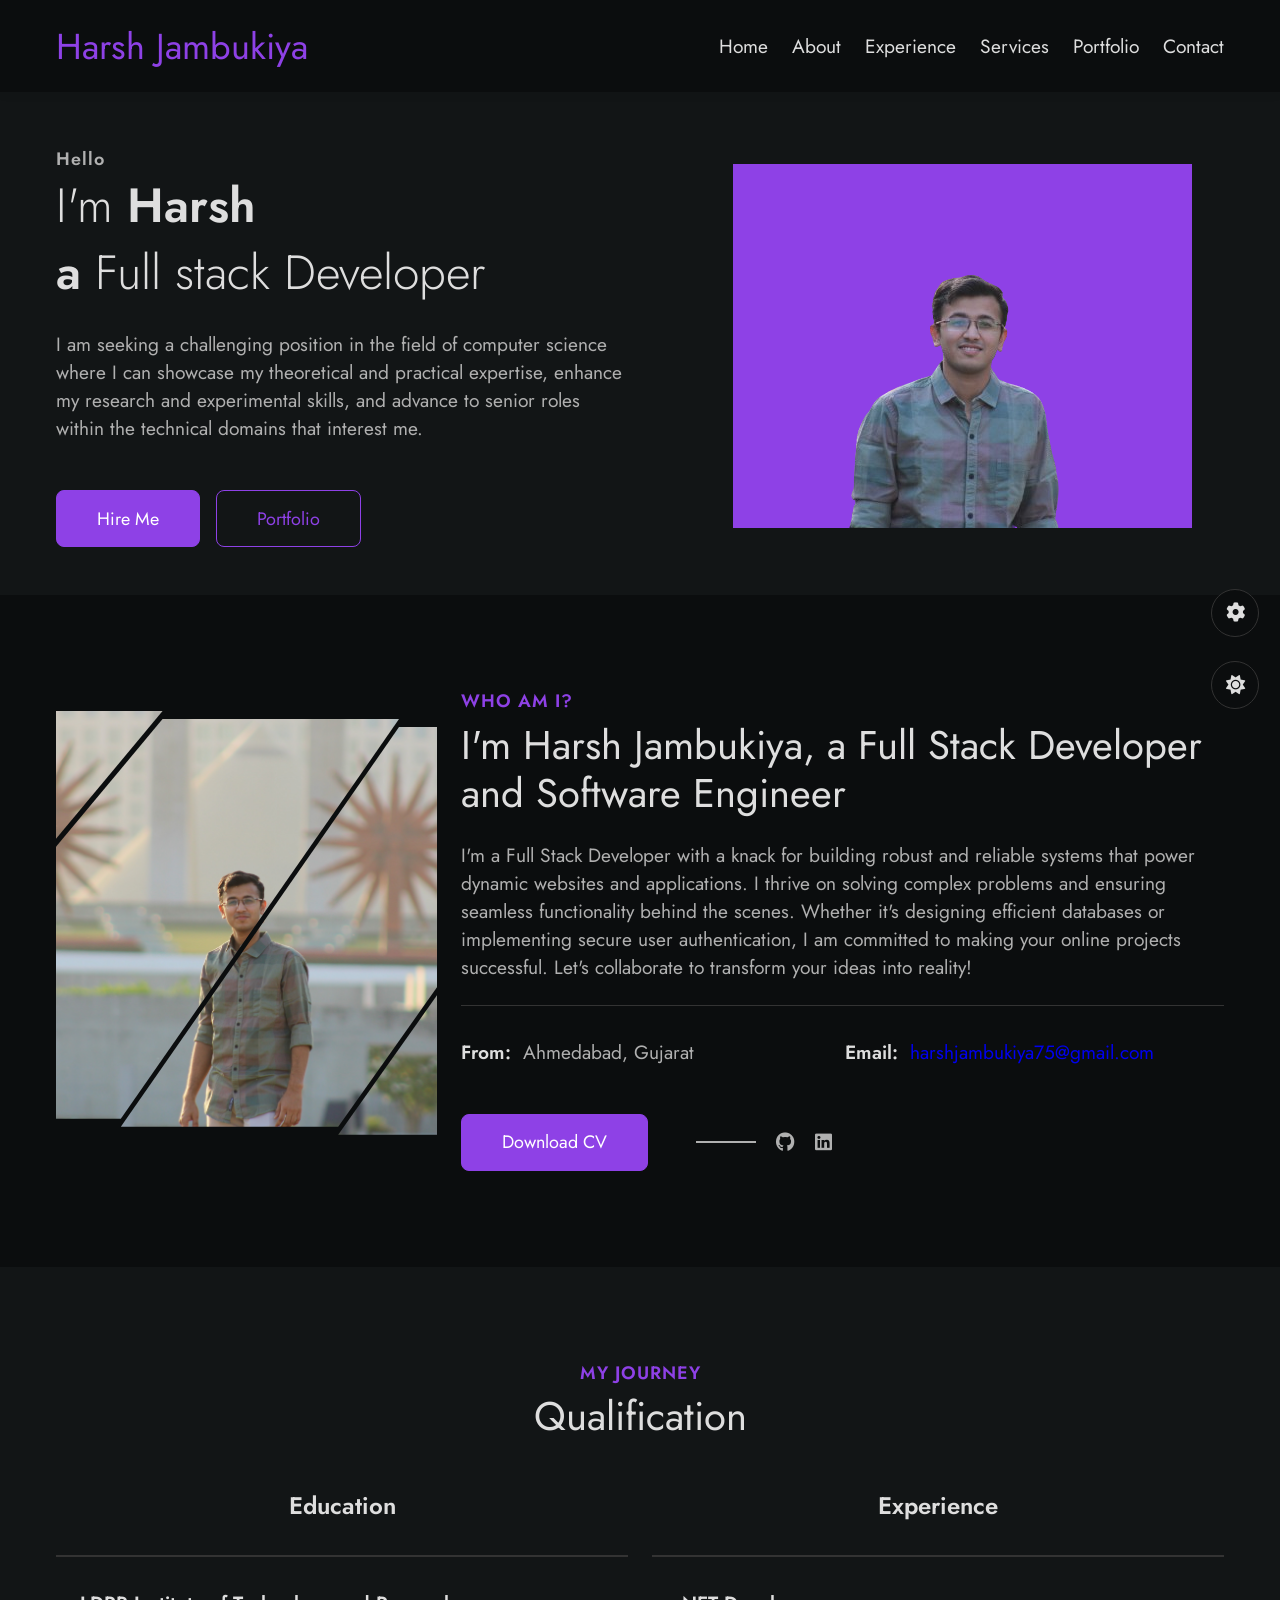
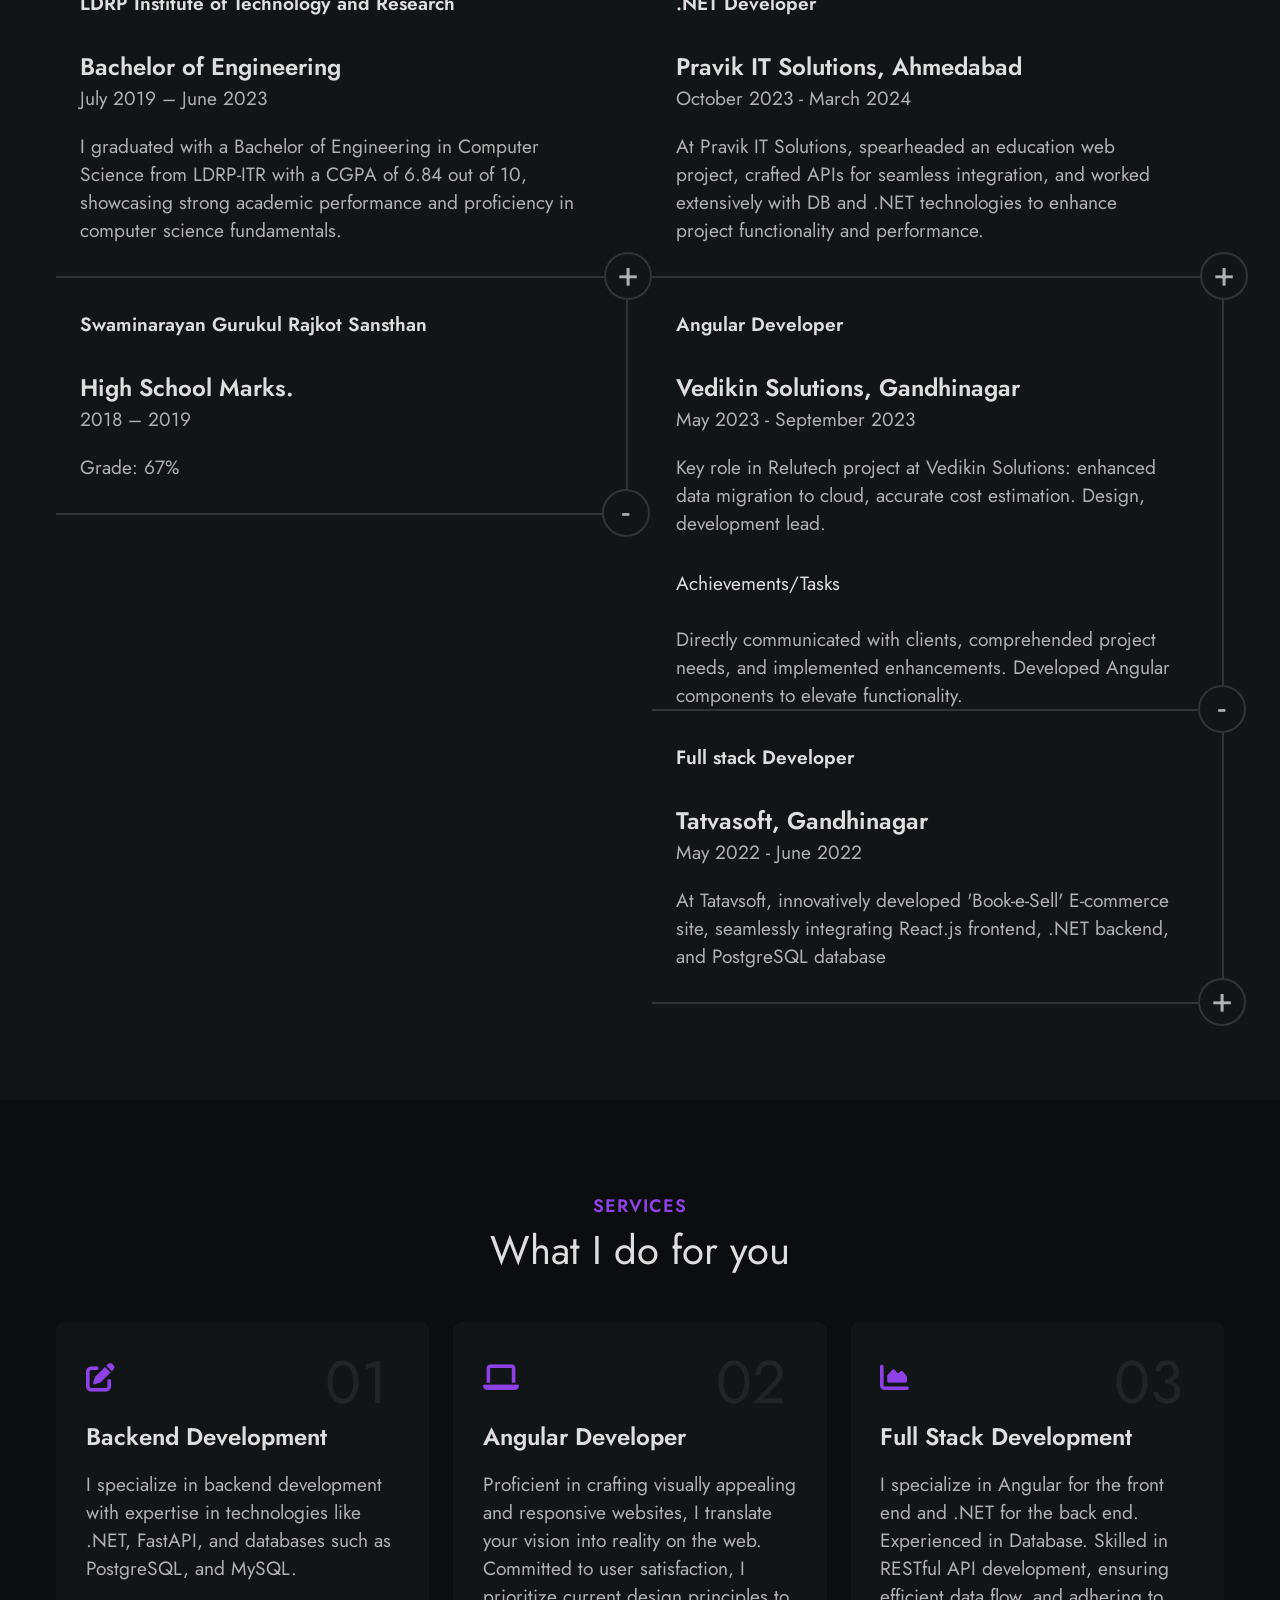
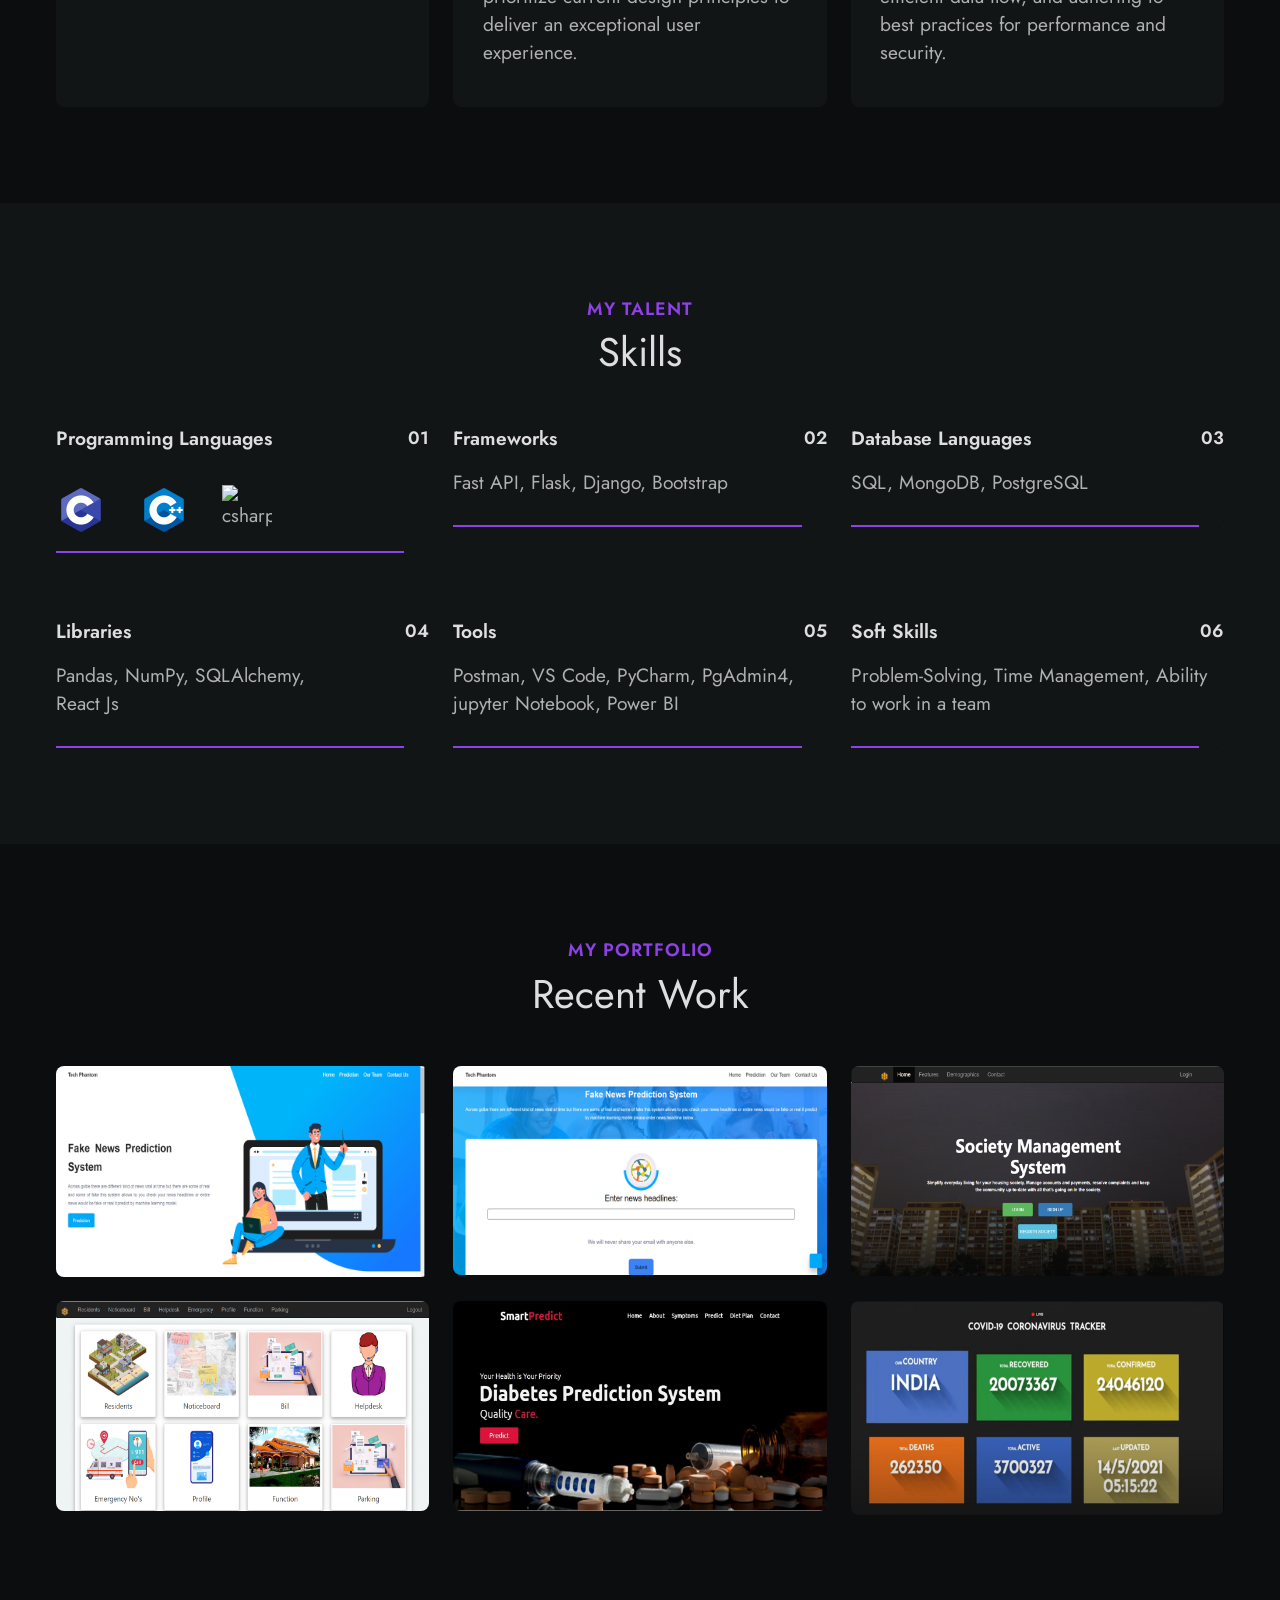
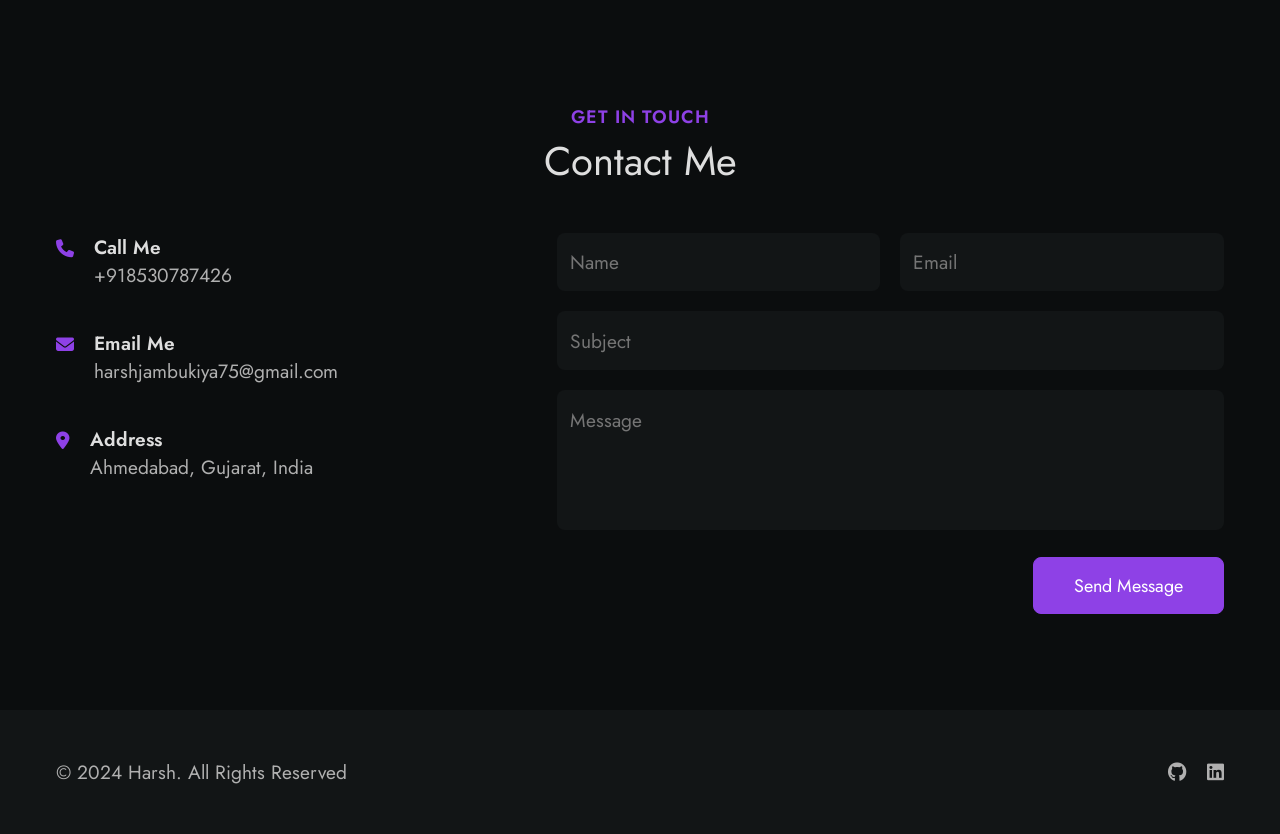
==== index.html @ 57f11ddd "Add my info" ====
<!DOCTYPE html>
<html lang="en">
  <head>
    <meta charset="UTF-8" />
    <meta name="viewport" content="width=device-width, initial-scale=1.0" />

    <title>Portfolio Website</title>

    <!--Font Awesome-->
    <link
      rel="stylesheet"
      href="https://cdnjs.cloudflare.com/ajax/libs/font-awesome/6.5.1/css/all.min.css"
    />

    <!--Font Awesome-->
    <link rel="stylesheet" href="assets/css/styles.css" />
  </head>
  <body>
    <!--==================== STYLE SWITCHER ====================-->
    <input type="radio" name="color" id="color-1" />
    <input type="radio" name="color" id="color-2" />
    <input type="radio" name="color" id="color-3" />
    <input type="radio" name="color" id="color-4" />
    <input type="radio" name="color" id="color-5" />
    <input type="radio" name="color" id="color-6" />
    <input type="radio" name="color" id="color-7" />
    <input type="radio" name="color" id="color-8" />
    <input type="radio" name="color" id="color-9" />
    <input type="radio" name="color" id="color-10" />
    <input type="checkbox" id="toggler" />
    <input type="checkbox" id="day-night" />

    <div class="style__switcher">
      <label for="toggler" class="style__switcher-toggler">
        <i class="fa-solid fa-gear fa-spin"></i>
      </label>

      <label for="day-night" class="style__switcher-theme">
        <i class="fa-solid fa-sun"></i>
        <i class="fa-solid fa-moon"></i>
      </label>

      <h3 class="style__switcher-title">Theme colors</h3>

      <div class="style__switcher-colors">
        <label for="color-1" class="color-1 color"></label>
        <label for="color-2" class="color-2 color"></label>
        <label for="color-3" class="color-3 color"></label>
        <label for="color-4" class="color-4 color"></label>
        <label for="color-5" class="color-5 color"></label>
        <label for="color-6" class="color-6 color"></label>
        <label for="color-7" class="color-7 color"></label>
        <label for="color-8" class="color-8 color"></label>
        <label for="color-9" class="color-9 color"></label>
        <label for="color-10" class="color-10 color"></label>
      </div>
    </div>

    <!--==================== HEADER ====================-->
    <header class="header">
      <nav class="nav container">
        <a href="index.html" class="nav__logo">Harsh Jambukiya</a>

        <input type="checkbox" id="nav-toggler" />

        <label for="nav-toggler" class="nav__toggle">
          <i class="fa-solid fa-bars"></i>
        </label>

        <ul class="nav__list">
          <li class="nav__item">
            <a href="#home" class="nav__link active-link">Home</a>
          </li>

          <li class="nav__item">
            <a href="#about" class="nav__link">About</a>
          </li>

          <li class="nav__item">
            <a href="#qualification" class="nav__link">Experience</a>
          </li>

          <li class="nav__item">
            <a href="#services" class="nav__link">Services</a>
          </li>

          <li class="nav__item">
            <a href="#works" class="nav__link">Portfolio</a>
          </li>

          <li class="nav__item">
            <a href="#contact" class="nav__link">Contact</a>
          </li>
        </ul>
      </nav>
    </header>

    <!--==================== MAIN ====================-->
    <main class="main">
      <!--==================== HOME ====================-->
      <section class="home" id="home">
        <div class="home__container container grid">
          <div class="home__content">
            <span class="home__small">Hello</span>
            <h1 class="home__title">
              <span>I'm</span> Harsh <br />
              a <span>Full stack Developer</span>
            </h1>

            <p class="home__description">
              I am seeking a challenging position in the field of computer
              science where I can showcase my theoretical and practical
              expertise, enhance my research and experimental skills, and
              advance to senior roles within the technical domains that interest
              me.
            </p>

            <div class="home__btns">
              <a href="#contact" class="btn">Hire Me</a>
              <a href="#works" class="btn btn--transparent">Portfolio</a>
            </div>
          </div>

          <div class="home__img-wrapper">
            <img src="assets/img/1.png" alt="" class="home__img" />
          </div>
        </div>
      </section>

      <!--==================== ABOUT ====================-->
      <section class="about section" id="about">
        <div class="about__container container grid">
          <div class="about__img-wrapper">
            <img src="assets/img/profile.jpg" alt="" class="about__img" />
            <img src="assets/img/profile.jpg" alt="" class="about__img" />
            <img src="assets/img/profile.jpg" alt="" class="about__img" />
            <img src="assets/img/profile.jpg" alt="" class="about__img" />
          </div>

          <div class="about__content">
            <h2 class="section__title" data-title="Who am i?">
              I'm Harsh Jambukiya, a Full Stack Developer and Software Engineer
            </h2>

            <p class="about__description">
              I'm a Full Stack Developer with a knack for building robust and
              reliable systems that power dynamic websites and applications. I
              thrive on solving complex problems and ensuring seamless
              functionality behind the scenes. Whether it's designing efficient
              databases or implementing secure user authentication, I am
              committed to making your online projects successful. Let's
              collaborate to transform your ideas into reality!
            </p>

            <ul class="about__data grid">
              <li class="data__item">
                <h3 class="data__title">From:</h3>
                <span class="data__description">Ahmedabad, Gujarat</span>
              </li>

              <li class="data__item">
                <h3 class="data__title">Email:</h3>
                <a
                  href="mailto:harshjambukiya75@gmail.com?subject=Contact&body=Hi%2C%0A%0AI%20saw%20your%20Portfolio%20and%20I%20want%20to%20contact%20you."
                  class="contact__data"
                  >harshjambukiya75@gmail.com</a
                >
              </li>
            </ul>

            <div class="about__bottom">
              <a
                href="https://drive.google.com/file/d/15xY2BOihuQLJzqJaTKsDNTOsERKd1O0m/view?usp=sharing"
                target="_blank"
                class="btn"
                >Download CV</a
              >

              <div class="about__social-links">
                <a
                  href="https://github.com/HarshJambukiya"
                  target="_blank"
                  class="about__social-link"
                >
                  <i class="fa-brands fa-github"></i>
                </a>
                <a
                  href="https://www.linkedin.com/in/harsh-jambukiya-/"
                  target="_blank"
                  class="about__social-link"
                >
                  <i class="fa-brands fa-linkedin"></i>
                </a>
              </div>
            </div>
          </div>
        </div>
      </section>

      <!--==================== QUALIFICATION ====================-->
      <section class="qualification section" id="qualification">
        <h2 class="section__title title-center" data-title="My Journey">
          Qualification
        </h2>

        <div class="resume__container container grid">
          <div class="resume__group">
            <h3 class="resume__heading">Education</h3>

            <div class="resume__items">
              <div class="resume__item">
                <div class="resume__header">
                  <h3 class="resume__subtitle">
                    LDRP Institute of Technology and Research
                  </h3>
                  <span class="resume__icon">+</span>
                </div>

                <div class="resume__content">
                  <div class="resume__datea-title">
                    <h3 class="resume__title">Bachelor of Engineering</h3>
                    <span class="resume__date">July 2019 – June 2023</span>
                  </div>

                  <p class="resume__description">
                    I graduated with a Bachelor of Engineering in Computer
                    Science from LDRP-ITR with a CGPA of 6.84 out of 10,
                    showcasing strong academic performance and proficiency in
                    computer science fundamentals.
                  </p>
                </div>
              </div>

              <div class="resume__item">
                <div class="resume__header">
                  <h3 class="resume__subtitle">
                    Swaminarayan Gurukul Rajkot Sansthan
                  </h3>
                  <span class="resume__icon">-</span>
                </div>

                <div class="resume__content">
                  <div class="resume__datea-title">
                    <h3 class="resume__title">High School Marks.</h3>
                    <span class="resume__date">2018 – 2019</span>
                  </div>

                  <p class="resume__description">Grade: 67%</p>
                </div>
              </div>
            </div>
          </div>

          <div class="resume__group">
            <h3 class="resume__heading">Experience</h3>

            <div class="resume__items">
              <div class="resume__item">
                <div class="resume__header">
                  <h3 class="resume__subtitle">.NET Developer</h3>
                  <span class="resume__icon">+</span>
                </div>

                <div class="resume__content">
                  <div class="resume__datea-title">
                    <h3 class="resume__title">
                      Pravik IT Solutions, Ahmedabad
                    </h3>
                    <span class="resume__date">October 2023 - March 2024</span>
                  </div>

                  <p class="resume__description">
                    At Pravik IT Solutions, spearheaded an education web
                    project, crafted APIs for seamless integration, and worked
                    extensively with DB and .NET technologies to enhance project
                    functionality and performance.
                  </p>
                </div>
              </div>

              <div class="resume__item">
                <div class="resume__header">
                  <h3 class="resume__subtitle">Angular Developer</h3>
                  <span class="resume__icon">-</span>
                </div>

                <div class="resume__content">
                  <div class="resume__datea-title">
                    <h3 class="resume__title">
                      Vedikin Solutions, Gandhinagar
                    </h3>
                    <span class="resume__date">May 2023 - September 2023</span>
                  </div>

                  <p class="resume__description">
                    Key role in Relutech project at Vedikin Solutions: enhanced
                    data migration to cloud, accurate cost estimation. Design,
                    development lead.
                  </p>
                  <p style="color: hsl(0, 0%, 87%)">Achievements/Tasks</p>
                  <br />
                  <ul>
                    <li>
                      <p>
                        Directly communicated with clients, comprehended project
                        needs, and implemented enhancements. Developed Angular
                        components to elevate functionality.
                      </p>
                    </li>
                  </ul>
                </div>
              </div>

              <div class="resume__item">
                <div class="resume__header">
                  <h3 class="resume__subtitle">Full stack Developer</h3>
                  <span class="resume__icon">+</span>
                </div>

                <div class="resume__content">
                  <div class="resume__datea-title">
                    <h3 class="resume__title">Tatvasoft, Gandhinagar</h3>
                    <span class="resume__date">May 2022 - June 2022</span>
                  </div>

                  <p class="resume__description">
                    At Tatavsoft, innovatively developed 'Book-e-Sell'
                    E-commerce site, seamlessly integrating React.js frontend,
                    .NET backend, and PostgreSQL database
                  </p>
                </div>
              </div>
            </div>
          </div>
        </div>
      </section>

      <!--==================== SERVICES ====================-->
      <section class="services section" id="services">
        <h2 class="section__title title-center" data-title="Services">
          What I do for you
        </h2>

        <div class="services__container container grid">
          <div class="services__item">
            <i class="fa-solid fa-pen-to-square services__icon"></i>

            <h3 class="services__title">Backend Development</h3>
            <p class="services__description">
              I specialize in backend development with expertise in technologies
              like .NET, FastAPI, and databases such as PostgreSQL, and MySQL.
            </p>

            <span class="services__no">01</span>
          </div>

          <div class="services__item">
            <i class="fa-solid fa-laptop services__icon"></i>

            <h3 class="services__title">Angular Developer</h3>
            <p class="services__description">
                Proficient in crafting visually appealing and responsive websites, I translate your vision into reality on the web. Committed to user satisfaction, I prioritize current design principles to deliver an exceptional user experience.
            </p>

            <span class="services__no">02</span>
          </div>

          <div class="services__item">
            <i class="fa-solid fa-chart-area services__icon"></i>

            <h3 class="services__title">Full Stack Development</h3>
            <p class="services__description">
              I specialize in Angular for the front
              end and .NET for the back end. Experienced in Database. Skilled in RESTful API development, ensuring
              efficient data flow, and adhering to best practices for
              performance and security.
            </p>

            <span class="services__no">03</span>
          </div>
        </div>
      </section>

      <!--==================== SKILLS ====================-->
      <section class="skills section">
        <h2 class="section__title title-center" data-title="My Talent">
          Skills
        </h2>

        <div class="skills__container container grid">
          <div class="skills__item">
            <div class="skills__titles">
              <h3 class="skills__name">Programming Languages</h3>
              <span class="skills__no">01</span>
            </div>

            <p class="skills__description">
                <div class="image-container">
                    <img src="assets/img/c.png" alt="C Logo" width="50" height="50">
                    <img src="assets/img/c++.png" alt="C++ Logo" width="50" height="50">
                    <img src="assets/img/c#.png" alt="csharp Logo" width="50" height="50">
                </div>
            </p>

            <div class="sills__bar">
              <div class="skills__percentage" style="width: 100%">
                <span></span>
              </div>
            </div>
          </div>

          <div class="skills__item">
            <div class="skills__titles">
              <h3 class="skills__name">Frameworks</h3>
              <span class="skills__no">02</span>
            </div>

            <p class="skills__description">
              Fast API, Flask, Django, Bootstrap
            </p>

            <div class="sills__bar">
              <div class="skills__percentage" style="width: 100%">
                <span></span>
              </div>
            </div>
          </div>

          <div class="skills__item">
            <div class="skills__titles">
              <h3 class="skills__name">Database Languages</h3>
              <span class="skills__no">03</span>
            </div>

            <p class="skills__description">SQL, MongoDB, PostgreSQL</p>

            <div class="sills__bar">
              <div class="skills__percentage" style="width: 100%">
                <span></span>
              </div>
            </div>
          </div>

          <div class="skills__item">
            <div class="skills__titles">
              <h3 class="skills__name">Libraries</h3>
              <span class="skills__no">04</span>
            </div>

            <p class="skills__description">
              Pandas, NumPy, SQLAlchemy, <br />React Js
            </p>

            <div class="sills__bar">
              <div class="skills__percentage" style="width: 100%">
                <span></span>
              </div>
            </div>
          </div>

          <div class="skills__item">
            <div class="skills__titles">
              <h3 class="skills__name">Tools</h3>
              <span class="skills__no">05</span>
            </div>

            <p class="skills__description">
              Postman, VS Code, PyCharm, PgAdmin4, jupyter Notebook, Power BI
            </p>

            <div class="sills__bar">
              <div class="skills__percentage" style="width: 100%">
                <span></span>
              </div>
            </div>
          </div>

          <div class="skills__item">
            <div class="skills__titles">
              <h3 class="skills__name">Soft Skills</h3>
              <span class="skills__no">06</span>
            </div>

            <p class="skills__description">
              Problem-Solving, Time Management, Ability to work in a team
            </p>

            <div class="sills__bar">
              <div class="skills__percentage" style="width: 100%">
                <span></span>
              </div>
            </div>
          </div>
        </div>
      </section>

      <!--==================== PORTFOLIO ====================-->
      <section class="works section" id="works">
        <h2 class="section__title title-center" data-title="My Portfolio">
          Recent Work
        </h2>

        <div class="work__container container grid">
          <div class="work__card">
            <img src="assets/img/fake_news-1.png" alt="" class="work__img" />

            <div class="work__details">
              <h3 class="work__title">Fake News Detection</h3>
              <span class="work__description">This is home Page.</span>
            </div>
          </div>

          <div class="work__card">
            <img src="assets/img/fake_news-2.png" alt="" class="work__img" />

            <div class="work__details">
              <h3 class="work__title">Fake News Detection</h3>
              <span class="work__description">This is Prediction Page.</span>
            </div>
          </div>

          <div class="work__card">
            <img src="assets/img/society-1.png" alt="" class="work__img" />

            <div class="work__details">
              <h3 class="work__title">Society Management</h3>
              <span class="work__description">This is Login/Home Page.</span>
            </div>
          </div>

          <div class="work__card">
            <img src="assets/img/society-2.png" alt="" class="work__img" />

            <div class="work__details">
              <h3 class="work__title">Society Management</h3>
              <span class="work__description">Details of Society.</span>
            </div>
          </div>

          <div class="work__card">
            <img src="assets/img/Diabetes-1.jpg" alt="" class="work__img" />

            <div class="work__details">
              <h3 class="work__title">Diabetes Prediction</h3>
              <span class="work__description">This is Login/Home Page.</span>
            </div>
          </div>

          <div class="work__card">
            <img src="assets/img/Covid-tracker.png" alt="" class="work__img" />

            <div class="work__details">
              <h3 class="work__title">COVID-19 Live Tracker</h3>
              <span class="work__description">Coronavirus Live Tracker.</span>
            </div>
          </div>
        </div>
      </section>

      <!--==================== TESTIMONIALS ====================-->
      <section class="testimonials"></section>

      <!--==================== CONTACT ====================-->
      <section class="contact section" id="contact">
        <h2 class="section__title title-center" data-title="Get in touch">
          Contact Me
        </h2>

        <div class="contact__container container grid">
          <div class="contact__details">
            <div class="contact__item">
              <i class="fa-solid fa-phone contact__icon"></i>

              <div>
                <h3 class="contact__title">Call Me</h3>
                <span class="contact__data">+918530787426</span>
              </div>
            </div>

            <div class="contact__item">
              <i class="fa-solid fa-envelope contact__icon"></i>

              <div>
                <h3 class="contact__title">Email Me</h3>
                <span class="contact__data">harshjambukiya75@gmail.com </span>
              </div>
            </div>

            <div class="contact__item">
              <i class="fa-solid fa-location-dot contact__icon"></i>

              <div>
                <h3 class="contact__title">Address</h3>
                <span class="contact__data">Ahmedabad, Gujarat, India</span>
              </div>
            </div>
          </div>

          <form
            action="https://api.web3forms.com/submit"
            method="POST"
            class="contact__form"
          >
            <input
              type="hidden"
              name="access_key"
              value="88652309-dd6a-4e6a-bd64-de5ef6742611"
            />
            <div class="form__group">
              <div class="form__input">
                <input
                  type="text"
                  placeholder="Name"
                  name="username"
                  class="input__control"
                  required
                  autocomplete="off"
                />
              </div>

              <div class="form__input">
                <input
                  type="email"
                  placeholder="Email"
                  name="email"
                  class="input__control"
                  required
                  autocomplete="off"
                />
              </div>
            </div>

            <div class="form__input">
              <input
                type="text"
                placeholder="Subject"
                name="subject"
                class="input__control"
                required
                autocomplete="off"
              />
            </div>

            <div class="form__input">
              <textarea
                name="Message"
                id="Message"
                placeholder="Message"
                cols="30"
                rows="10"
                class="input__control textarea"
                minlength="5"
              ></textarea>
            </div>

            <button class="btn contact__btn">Send Message</button>
          </form>
        </div>
      </section>
    </main>

    <!--==================== FOOTER ====================-->
    <footer class="footer">
      <div class="footer__container container">
        <p class="footer__copyright">&copy; 2024 Harsh. All Rights Reserved</p>

        <div class="footer__social-links">
          <a
            href="https://github.com/HarshJambukiya"
            target="_blank"
            class="footer__social-link"
          >
            <i class="fa-brands fa-github"></i>
          </a>

          <a
            href="https://www.linkedin.com/in/harsh-jambukiya-/"
            target="_blank"
            class="footer__social-link"
          >
            <i class="fa-brands fa-linkedin"></i>
          </a>
        </div>
      </div>
    </footer>
  </body>
</html>
---- assets/css/styles.css ----
/*=============== GOOGLE FONTS ===============*/
@import url('https://fonts.googleapis.com/css2?family=Jost:wght@300;400;600&display=swap');


/*=============== VARIABLES CSS ===============*/
:root {
  --header-height: 3.5rem;

  /*========== Colors ==========*/
  /* Color mode HSL(hue, saturation, lightness) */
  --first-color: hsl(268, 77%, 58%);
  --first-color-dark: hsl(268, 78%, 51%);
  --first-color-light: hsl(268, 100%, 83%);
  --title-color: hsl(0, 0%, 87%);
  --text-color: hsl(0, 0%, 69%);
  --body-color: hsl(200, 12%, 5%);
  --container-color: hsl(200, 10%, 8%);
  --border-color: hsl(0, 0%, 20%);
  --white: #fff;

  /*========== Font and typography ==========*/
  /* .5rem = 8px | 1rem = 16px ... */
  --body-font: 'Jost', sans-serif;
  --big-font-size: 3rem;
  --h1-font-size: 2.5rem;
  --h2-font-size: 2.25rem;
  --h3-font-size: 1.5rem;
  --larger-font-size: 1.2rem;
  --large-font-size: 1.125rem;

  /*========== Font weight ==========*/
  --weight-300: 300;
  --weight-400: 400;
  --weight-600: 600;
}

/*=============== DARK THEME ===============*/
#day-night:checked~* {
  --title-color: hsl(247, 27%, 31%);
  --text-color: hsl(0, 0%, 41%);
  --body-color: hsl(0, 0%, 100%);
  --container-color: hsl(266, 78%, 98%);
  --border-color: hsl(0, 0%, 87%);
}

/*=============== BASE ===============*/
* {
  margin: 0;
  padding: 0;
  box-sizing: border-box;
}

html {
  scroll-behavior: smooth;
}

input,
textarea,
button,
body {
  font-family: var(--body-font);
  font-size: var(--larger-font-size);
}

main {
  background-color: var(--body-color);
  color: var(--text-color);
}

input,
textarea,
button {
  outline: none;
  border: none;
  background-color: transparent;
}

h1,
h2,
h3 {
  color: var(--title-color);
  font-weight: var(--weight-600);
}

ul {
  list-style: none;
}

a {
  text-decoration: none;
}

img {
  max-width: 100%;
}

/*=============== REUSABLE CSS CLASSES ===============*/
.container {
  max-width: 1200px;
  margin-inline: auto;
  padding-inline: 1rem;
}

.grid {
  display: grid;
  gap: 1.5rem;
}

.section {
  padding-block: 6rem;
}

.section__title {
  font-size: var(--h1-font-size);
  font-weight: var(--weight-400);
  line-height: 1.2;
  margin-bottom: 1.5rem;
}

.section__title::before {
  content: attr(data-title);
  display: block;
  color: var(--first-color);
  font-size: var(--large-font-size);
  font-weight: var(--weight-600);
  text-transform: uppercase;
  letter-spacing: 1px;
  margin-bottom: .5rem;
}

.title-center {
  text-align: center;
  margin-bottom: 3rem;
}

/*=============== STYLE SWITCHER ===============*/
input[type='radio'],
input[type='checkbox'] {
  display: none;
}

.style__switcher {
  position: fixed;
  right: 0;
  bottom: 20%;
  padding: 1rem;
  width: 220px;
  border: 1px solid var(--border-color);
  background-color: var(--container-color);
  border-radius: 0.5rem;
  z-index: 1000;
  transform: translateX(100%);
  transition: all 0.3s ease;
}

#toggler:checked~.style__switcher {
  transform: translateX(0);
}

.style__switcher-toggler,
.style__switcher-theme {
  position: absolute;
  right: 110%;
  color: var(--title-color);
  background-color: var(--body-color);
  border: 1px solid var(--border-color);
  height: 48px;
  width: 48px;
  border-radius: 50%;
  cursor: pointer;
  display: grid;
  place-items: center;
}

.style__switcher-toggler {
  top: 7%;
}

.style__switcher-theme {
  bottom: 7%;
}

.style__switcher-theme .fa-moon {
  display: none;
}

#day-night:checked~* .fa-sun {
  display: none;
}

#day-night:checked~* .fa-moon {
  display: block;
}

.style__switcher-title {
  font-size: var(--larger-font-size);
  margin-bottom: 0.75rem;
}

.style__switcher-colors {
  display: grid;
  grid-template-columns: repeat(5, 1fr);
  gap: 0.5rem;
}

.style__switcher-colors .color {
  height: 30px;
  width: 30px;
  border-radius: 50%;
}

.color-1 {
  background-color: hsl(252, 35%, 51%);
}

.color-2 {
  background-color: hsl(351, 85%, 51%);
}

.color-3 {
  background-color: hsl(271, 76%, 53%);
}

.color-4 {
  background-color: hsl(225, 73%, 57%);
}

.color-5 {
  background-color: hsl(43, 74%, 49%);
}

.color-6 {
  background-color: hsl(339, 81%, 66%);
}

.color-7 {
  background-color: hsl(80, 61%, 50%);
}

.color-8 {
  background-color: hsl(19, 96%, 52%);
}

.color-9 {
  background-color: hsl(88, 65%, 43%);
}

.color-10 {
  background-color: hsl(42, 100%, 50%);
}

#color-1:checked~* {
  --first-color: hsl(252, 35%, 51%);
  --first-color-dark: hsl(252, 25%, 51%);
  --first-color-light: hsl(252, 100%, 83%);
}

#color-2:checked~* {
  --first-color: hsl(351, 85%, 51%);
  --first-color-dark: hsl(351, 75%, 51%);
  --first-color-light: hsl(351, 100%, 83%);
}

#color-3:checked~* {
  --first-color: hsl(271, 76%, 53%);
  --first-color-dark: hsl(271, 60%, 53%);
  --first-color-light: hsl(271, 100%, 83%);
}

#color-4:checked~* {
  --first-color: hsl(225, 73%, 57%);
  --first-color-dark: hsl(225, 63%, 57%);
  --first-color-light: hsl(225, 100%, 83%);
}

#color-5:checked~* {
  --first-color: hsl(43, 74%, 49%);
  --first-color-dark: hsl(43, 64%, 49%);
  --first-color-light: hsl(43, 100%, 83%);
}

#color-6:checked~* {
  --first-color: hsl(339, 81%, 66%);
  --first-color-dark: hsl(339, 71%, 66%);
  --first-color-light: hsl(339, 100%, 83%);
}

#color-7:checked~* {
  --first-color: hsl(80, 61%, 50%);
  --first-color-dark: hsl(80, 51%, 50%);
  --first-color-light: hsl(80, 100%, 83%);
}

#color-8:checked~* {
  --first-color: hsl(19, 96%, 52%);
  --first-color-dark: hsl(19, 86%, 52%);
  --first-color-light: hsl(19, 100%, 83%);
}

#color-9:checked~* {
  --first-color: hsl(88, 65%, 43%);
  --first-color-dark: hsl(88, 55%, 43%);
  --first-color-light: hsl(88, 100%, 83%);
}

#color-10:checked~* {
  --first-color: hsl(42, 100%, 50%);
  --first-color-dark: hsl(42, 85%, 50%);
  --first-color-light: hsl(42, 100%, 83%);
}

/*=============== HEADER & NAV ===============*/
.header {
  position: fixed;
  top: 0;
  left: 0;
  width: 100%;
  background-color: var(--body-color);
  box-shadow: 0 3px 9px hsla(0, 0%, 0%, 0.05);
  z-index: 100;
}

.nav,
.nav__list {
  display: flex;
}

.nav {
  height: calc(var(--header-height) + 2.25rem);
  justify-content: space-between;
  align-items: center;
}

.nav__logo {
  color: var(--first-color);
  font-size: var(--h2-font-size);
}

.nav__list {
  column-gap: 1.5rem;
}

.nav__link {
  color: var(--title-color);
  transition: all .3s ease;
}

.nav__toggle {
  display: none;
}

/* Active link */

/* .active-link, */
.nav__link:hover {
  color: var(--first-color);
}

/*=============== HOME ===============*/
.home {
  background-color: var(--container-color);
  padding-block: 9rem 3rem;
}

.home__container {
  grid-template-columns: repeat(2, 1fr);
  align-items: center;
}

.home__small {
  font-size: var(--large-font-size);
  font-weight: var(--weight-600);
  letter-spacing: 1px;
}

.home__title {
  font-size: var(--big-font-size);
  line-height: 1.4;
}

.home__title span {
  font-weight: var(--weight-300);
}

.home__description {
  margin-block: 1.5rem 3rem;
}

.home__btns {
  display: flex;
  column-gap: 1rem;
}

.home__img-wrapper {
  margin-inline: auto 2rem;
  position: relative;
}

.home__img-wrapper::before,
.home__img-wrapper::after {
  content: '';
  position: absolute;
  inset: 0;
}

.home__img-wrapper::before {
  background-color: var(--first-color-light);
  animation: animate__before 8s ease-in-out infinite;
}

.home__img-wrapper::after {
  background-color: var(--first-color);
}

.home__img-wrapper::after,
.home__img {
  animation: animate__after 8s ease-in-out infinite;
}

.home__img {
  z-index: 10;
  position: relative;
  vertical-align: middle;
}

/* Home animation */
@keyframes animate__before {
  0% {
    border-radius: 65% 35% 29% 71% / 55% 30% 70% 45%;
  }

  50% {
    border-radius: 21% 79% 50% 50% / 21% 50% 50% 79%;
  }

  100% {
    border-radius: 65% 35% 29% 71% / 55% 30% 70% 45%;
  }
}

@keyframes animate__after {
  0% {
    border-radius: 21% 79% 50% 50% / 21% 50% 50% 79%;
  }

  50% {
    border-radius: 65% 35% 29% 71% / 55% 30% 70% 45%;
  }

  100% {
    border-radius: 21% 79% 50% 50% / 21% 50% 50% 79%;
  }
}

/*=============== BUTTON ===============*/
.btn {
  display: inline-block;
  background-color: var(--first-color);
  border: 1px solid var(--first-color);
  color: var(--white);
  padding: 0.9rem 2.5rem;
  font-size: var(--large-font-size);
  border-radius: 0.5rem;
  transition: all 0.5s ease;
}

.btn--transparent {
  background-color: transparent;
  color: var(--first-color);
}

/* Button hover */
.btn:hover {
  background-color: var(--first-color-dark);
}

.btn--transparent:hover {
  background-color: var(--first-color);
  color: var(--white);
}

/*=============== ABOUT ===============*/
.about__container {
  grid-template-columns: 4fr 8fr;
  align-items: center;
}

.about__img-wrapper {
  position: relative;
  height: 400px;
}

.about__img {
  position: absolute;
  top: 0;
  left: 0;
  height: 100%;
  object-fit: cover;
  transition: all .3s ease;
}

.about__img:nth-child(1) {
  clip-path: polygon(0 0, 0 32%, 28% 0);
  transform: translateY(-1.25rem);
}

.about__img:nth-child(2) {
  clip-path: polygon(28% 0, 0 32%, 0 100%, 17% 100%, 90% 0);
  transform: translateY(-0.75rem);
}

.about__img:nth-child(3) {
  clip-path: polygon(100% 0, 100% 65%, 74% 100%, 17% 100%, 90% 0);
  transform: translateY(-0.25rem);
}

.about__img:nth-child(4) {
  clip-path: polygon(100% 65%, 74% 100%, 100% 100%);
  transform: translateY(0.25rem);
}

/* About img hover */
.about__img-wrapper:hover .about__img {
  transform: translateY(0);
}

.about__description {
  border-bottom: 1px solid var(--border-color);
  padding-bottom: 1.5rem;
  margin-bottom: 2rem;
}

.about__data {
  grid-template-columns: repeat(2, 1fr);
  gap: .25rem;
  margin-bottom: 3rem;
}

.data__item {
  display: flex;
  column-gap: .75rem;
}

.data__title {
  font-size: var(--larger-font-size);
}

.about__link {
  color: hsl(225, 73%, 57%);
  /* text-decoration: underline;
    cursor: pointer; */
}

.about__bottom,
.about__social-links {
  display: flex;
  align-items: center;
}

.about__bottom {
  column-gap: 3rem;
}

.about__social-links {
  column-gap: 1.25rem;
}

.about__social-links::before {
  content: '';
  background-color: var(--text-color);
  width: 60px;
  height: 2px;
}

.about__social-link {
  color: var(--text-color);
  transition: all 0.3s ease;
}

.about__social-link:hover {
  color: var(--first-color);
}

/*=============== QUALIFICATION ===============*/
.qualification {
  background-color: var(--container-color);
}

.resume__container {
  grid-template-columns: repeat(2, 1fr);
}

.resume__heading {
  text-align: center;
  font-size: var(--h3-font-size);
  padding-bottom: 2rem;
}

.resume__heading,
.resume__item {
  border-bottom: 2px solid var(--border-color)
}

.resume__item:not(:first-child) {
  border-right: 2px solid var(--border-color);
}

.resume__item {
  position: relative;
}

.resume__header {
  padding: 2rem 1.5rem;
}

.resume__subtitle {
  font-size: var(--larger-font-size);
  cursor: pointer;
}

.resume__icon {
  background-color: var(--container-color);
  border: 2px solid var(--border-color);
  font-size: var(--h2-font-size);
  width: 48px;
  height: 48px;
  border-radius: 50%;
  line-height: 1.1em;
  text-align: center;
  cursor: pointer;
  position: absolute;
  right: -1.5rem;
  bottom: -1.5rem;
  z-index: 10;
}

.resume__content {
  padding-inline: 1.5rem 3rem;
}

.resume__date-title {
  display: flex;
  justify-content: space-between;
  align-items: center;
}

.resume__title {
  font-size: var(--h3-font-size);
}

.resume_date {
  color: var(--title-color);
  font-size: var(--large-font-size);
}

.resume__description {
  margin-block: 1.25rem 2rem;
}

/*=============== SERVICES ===============*/
.services__container {
  grid-template-columns: repeat(3, 1fr);
}

.services__item {
  background-color: var(--container-color);
  border: 1px solid var(--container-color);
  padding: 2.5rem 1.8rem;
  border-radius: .5rem;
  position: relative;
  transition: all .5rem ease;
}

/* Services hover */
.services__item:hover {
  background-color: var(--body-color);
  border-color: var(--border-color);
}

.services__icon {
  color: var(--first-color);
  font-size: 1.8rem;
}

.services__title {
  font-size: var(--h3-font-size);
  margin-block: 1.5rem 1rem;
}

.services__no {
  position: absolute;
  right: 2.5rem;
  top: 1rem;
  color: var(--title-color);
  font-size: 3.75rem;
  opacity: 0.07;
}

/*=============== SKILLS ===============*/
.skills {
  background-color: var(--container-color);
}

.skills__container {
  grid-template-columns: repeat(3, 1fr);
  row-gap: 4rem;
}

.skills__titles {
  display: flex;
  justify-content: space-between;
  align-items: center;
}


.skills__name {
  font-size: var(--larger-font-size);
}

.skills__no {
  color: var(--title-color);
  font-size: var(--large-font-size);
  font-weight: var(--weight-600);
}

.skills__description {
  margin-block: 1rem 1.8rem;
}

.skills__bar,
.skills__percentage {
  height: 2px;
  background-color: var(--border-color);
}

.skills__bar {
  background-color: var(--border-color);
}

.skills__percentage {
  background-color: var(--first-color);
  position: relative;
}

.skills__percentage span {
  background-color: var(--container-color);
  border: 0px solid var(--border-color);
  width: 25px;
  height: 25px;
  border-radius: 50%;
  position: absolute;
  right: 0;
  top: -0.75rem;
}

/*=============== PORTFOLIO ===============*/
.work__container {
  grid-template-columns: repeat(3, 1fr);
}

.work__card {
  position: relative;
  cursor: pointer;
  /* transition: 1s; */
  /* margin: 0 10px; */
}

.work__img {
  vertical-align: middle;
  width: 100%;
}

.work__details {
  position: absolute;
  inset: 0;
  background-color: hsla(0, 0%, 0%, 0.5);
  display: flex;
  flex-direction: column;
  justify-content: center;
  align-items: center;
  opacity: 0;
  transition: all .4s ease-in-out;
}


.work__img,
.work__details {
  border-radius: .5rem;
}

.work__title {
  font-size: var(--h3-font-size);
}

.work__title,
.work__description {
  color: var(--white);
  transform: translateY(1.5rem);
  transition: all .3s ease-in-out;
}

.work__description {
  font-size: var(--larger-font-size);
}


/* Work hover */
.work__card:hover .work__details {
  opacity: 1;
  /* transform: scale(1.3);
    z-index: 2; */
}

.work__card:hover :is(.work__title, .about__description) {
  transform: translateY(0)
}

/*=============== TESTIMONIALS ===============*/

/*=============== CONTACT ===============*/
.contact__container {
  grid-template-columns: 5fr 7fr;
  align-items: flex-start;
}

.contact__item {
  display: flex;
  align-items: flex-start;
  column-gap: 1.25rem;
}

.contact__item:not(:last-child) {
  margin-bottom: 2.5rem;
}

.contact__icon {
  color: var(--first-color);
  font-size: var(--large-font-size);
  line-height: 1.8;
}

.contact__title {
  font-size: var(--larger-font-size);
}

.contact__data {
  font-size: var(--larger-font-size);
}

.form__group {
  display: grid;
  grid-template-columns: repeat(2, 1fr);
  column-gap: 1.25rem;
}

.input__control {
  color: var(--title-color);
  background-color: var(--container-color);
  border: 1px solid transparent;
  padding: 0.9rem 0.75rem;
  width: 100%;
  border-radius: 0.5rem;
  margin-bottom: 1.25rem;
}

.textarea {
  height: 140px;
  resize: none;
}

.contact__btn {
  float: right;
}

/*=============== FOOTER ===============*/
.footer {
  background-color: var(--container-color);
  padding-block: 3rem;
}

.footer__container {
  display: flex;
  justify-content: space-between;
  align-items: center;
}

.footer__copyright {
  color: var(--text-color);
}

.footer__social-links {
  display: flex;
  column-gap: 1.25rem;
}

.footer__social-link {
  color: var(--text-color);
  font-size: var(--larger-font-size);
}

.image-container {
  display: flex;
  align-items: center;
  /* Optional: align images vertically center */
}

.image-container img {
  margin-block: 0.25rem 1rem;
  /* Optional: add some space between images */
}

/* For Language images css */
.image-container {
  display: flex;
  align-items: center;
  /* Optional: align images vertically center */
}

.image-container img {
  margin-right: 33px;
  /* Optional: add some space between images */
}

/* Media Query for Large Screens */


/* Media Query for Medium Screens */
@media (max-width: 1023px) and (min-width: 768px) {
  .image-container {
    flex-wrap: wrap;
    /* Allow images to wrap to the next line */
    justify-content: center;
    /* Center align images */
  }

  .image-container img {
    margin: 5px;
    /* Adjust margin for smaller screens */
  }
}

/* Media Query for Small Screens */
@media (max-width: 767px) {
  .image-container {
    flex-wrap: wrap;
    /* Allow images to wrap to the next line */
    justify-content: center;
    /* Center align images */
  }

  .image-container img {
    margin: 5px;
    /* Adjust margin for smaller screens */
  }
}


/* END */


/*=============== BREAKPOINTS ===============*/
/* For large devices */
@media screen and (max-width: 1200px) {
  .container {
    max-width: 960px;
  }

  :root {
    --big-font-size: 2.5rem;
    --h1-font-size: 2rem;
    --h2-font-size: 1.75rem;
    --h3-font-size: 1.25rem;
    --larger-font-size: 1rem;
    --large-font-size: 0.938rem;
  }

  .home__img {
    width: 340px;
  }

  .about__img-wrapper {
    height: 320px;
  }

  .resume__icon {
    line-height: 1.4em;
  }

  .services__icon {
    font-size: 1.5rem;
  }

  .services__no {
    font-size: 2.5rem;
  }

  .services__title {
    margin-block: 1.25rem 0.75rem;
  }

  .style__switcher {
    width: 200px;
  }

  .style__switcher-colors .color {
    width: 24px;
    height: 24px;
  }

  .style__switcher-toggler,
  .style__switcher-theme {
    width: 40px;
    height: 40px;
  }

  .style__switcher-toggler {
    top: 10%;
  }

  .style__switcher-theme {
    bottom: 10%;
  }
}

@media screen and (max-width: 992px) {
  .container {
    max-width: 720px;
  }

  .home__container,
  .about__container,
  .resume__container,
  .contact__container {
    grid-template-columns: 1fr;
  }

  .home__content {
    order: 1;
  }

  .home__img-wrapper {
    margin-inline: auto;
  }

  .about__container,
  .contact__container {
    row-gap: 2rem;
  }

  .about__img:not(:first-child) {
    display: none;
  }

  .about__img:first-child {
    clip-path: initial;
    transform: initial;
    left: 50%;
    translate: -50%;
  }

  .services__container,
  .skills__container,
  .work__container {
    grid-template-columns: repeat(2, 1fr);
  }

  .resume__container {
    row-gap: 2.5rem;
  }
}

/* For medium devices */
@media screen and (max-width: 768px) {
  .container {
    max-width: 560px;
  }

  .nav {
    height: calc(var(--header-height) + 1rem);
  }

  .nav__list {
    position: absolute;
    top: 100%;
    left: 0;
    width: 100%;
    background-color: var(--body-color);
    flex-direction: column;
    align-items: center;
    row-gap: 0.75rem;
    max-height: 0;
    overflow: hidden;
    transition: all 0.3s ease;
  }

  .nav__toggle {
    display: block;
    color: var(--text-color);
    font-size: 1.3rem;
  }

  #nav-toggler:checked~.nav__list {
    max-height: 500px;
    padding: 1.75rem;
  }

  .home__img {
    width: 300px;
  }
}

/* For small devices */
@media screen and (max-width: 576px) {
  .home {
    padding-top: 7rem;
  }

  .section {
    padding-block: 4rem;
  }

  .resume__icon {
    display: none;
  }

  .services__container,
  .skills__container,
  .work__container,
  .form__group {
    grid-template-columns: 1fr;
  }

  .footer__container {
    flex-direction: column;
    row-gap: 1rem;
  }
}

@media screen and (max-width: 450px) {
  .about__data {
    grid-template-columns: 1fr;
  }

  .about__bottom,
  .resume__date-title {
    flex-direction: column;
    align-items: flex-start;
  }

  .about__bottom .btn {
    row-gap: 1.25rem;
  }

  .about__bottom .btn {
    order: 1;
  }

  .resume__date-title {
    row-gap: 0.25rem;
  }

  .resume__header,
  .skills__titles,
  .skills__description {
    padding-inline: 1rem;
  }

  .resume__content {
    padding-inline: 1rem 1.5rem;
  }

  .services__item {
    padding: 2rem 1.5rem;
  }
}
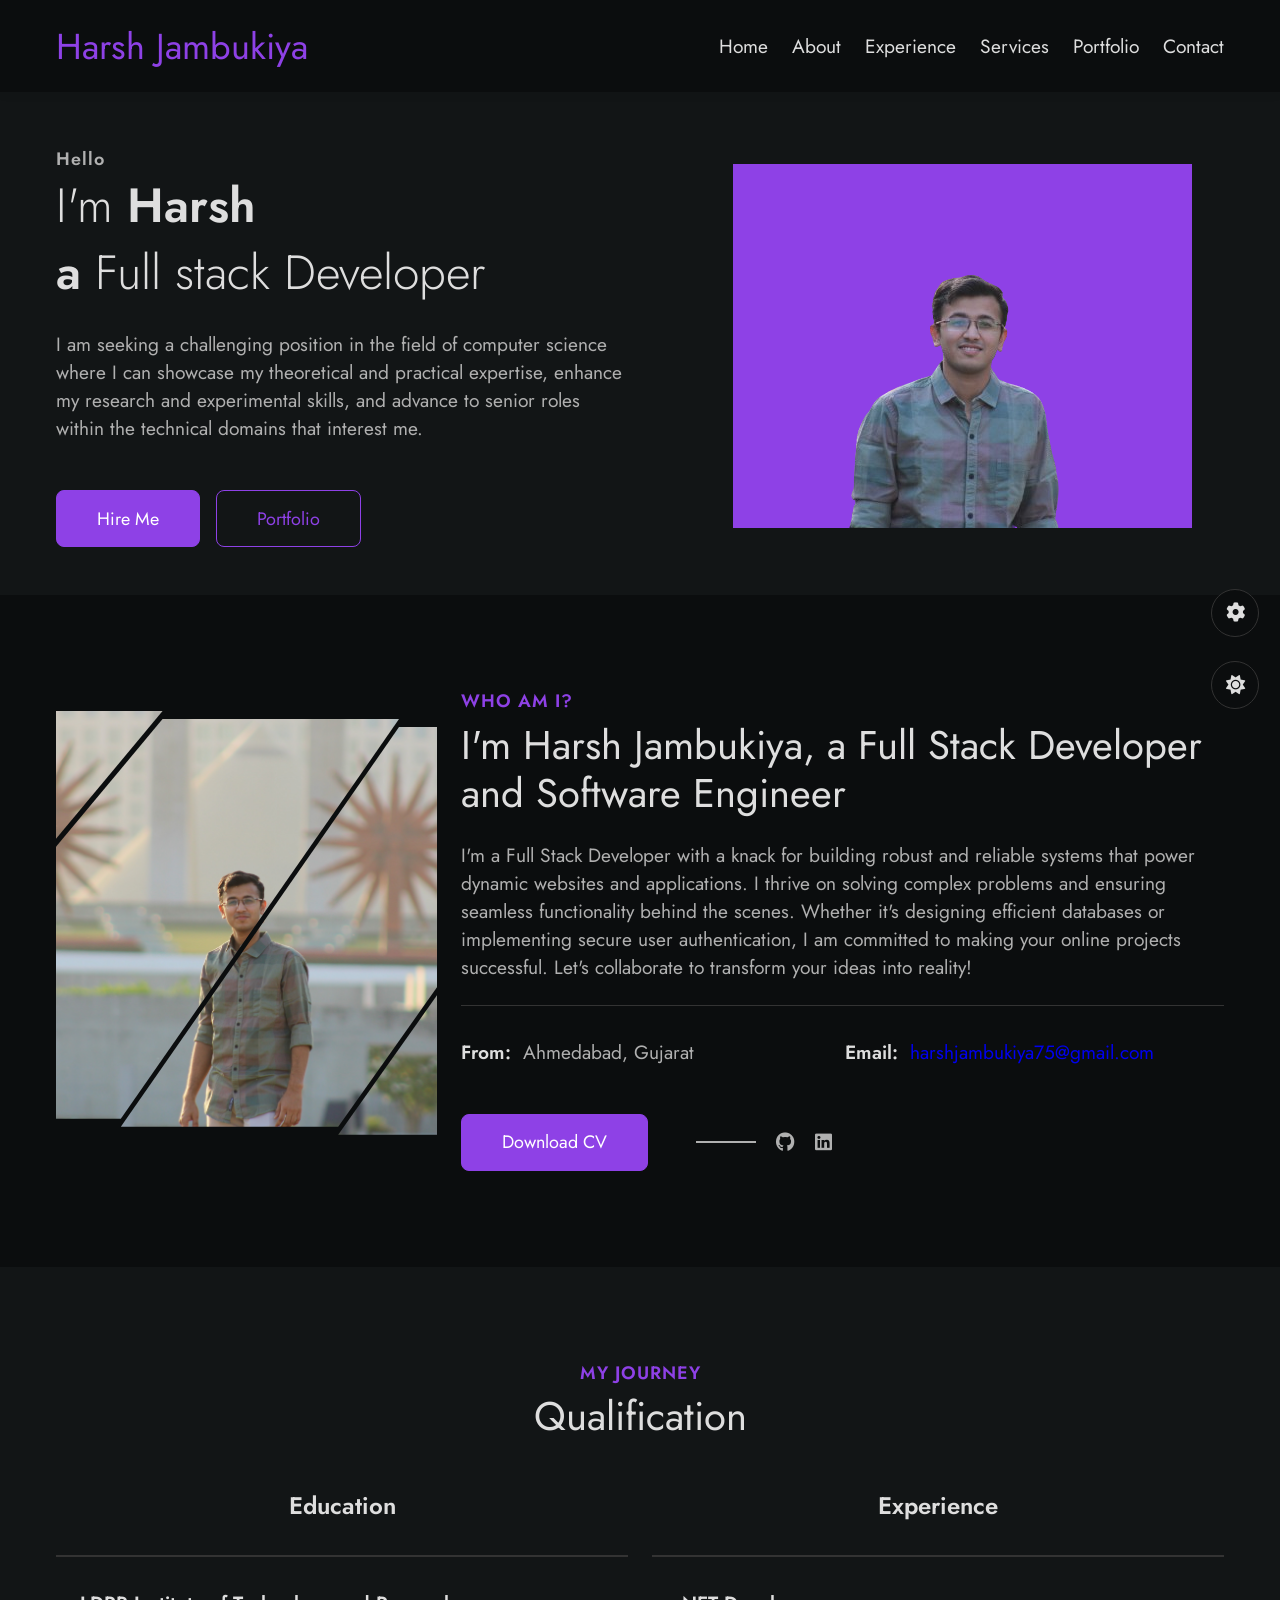
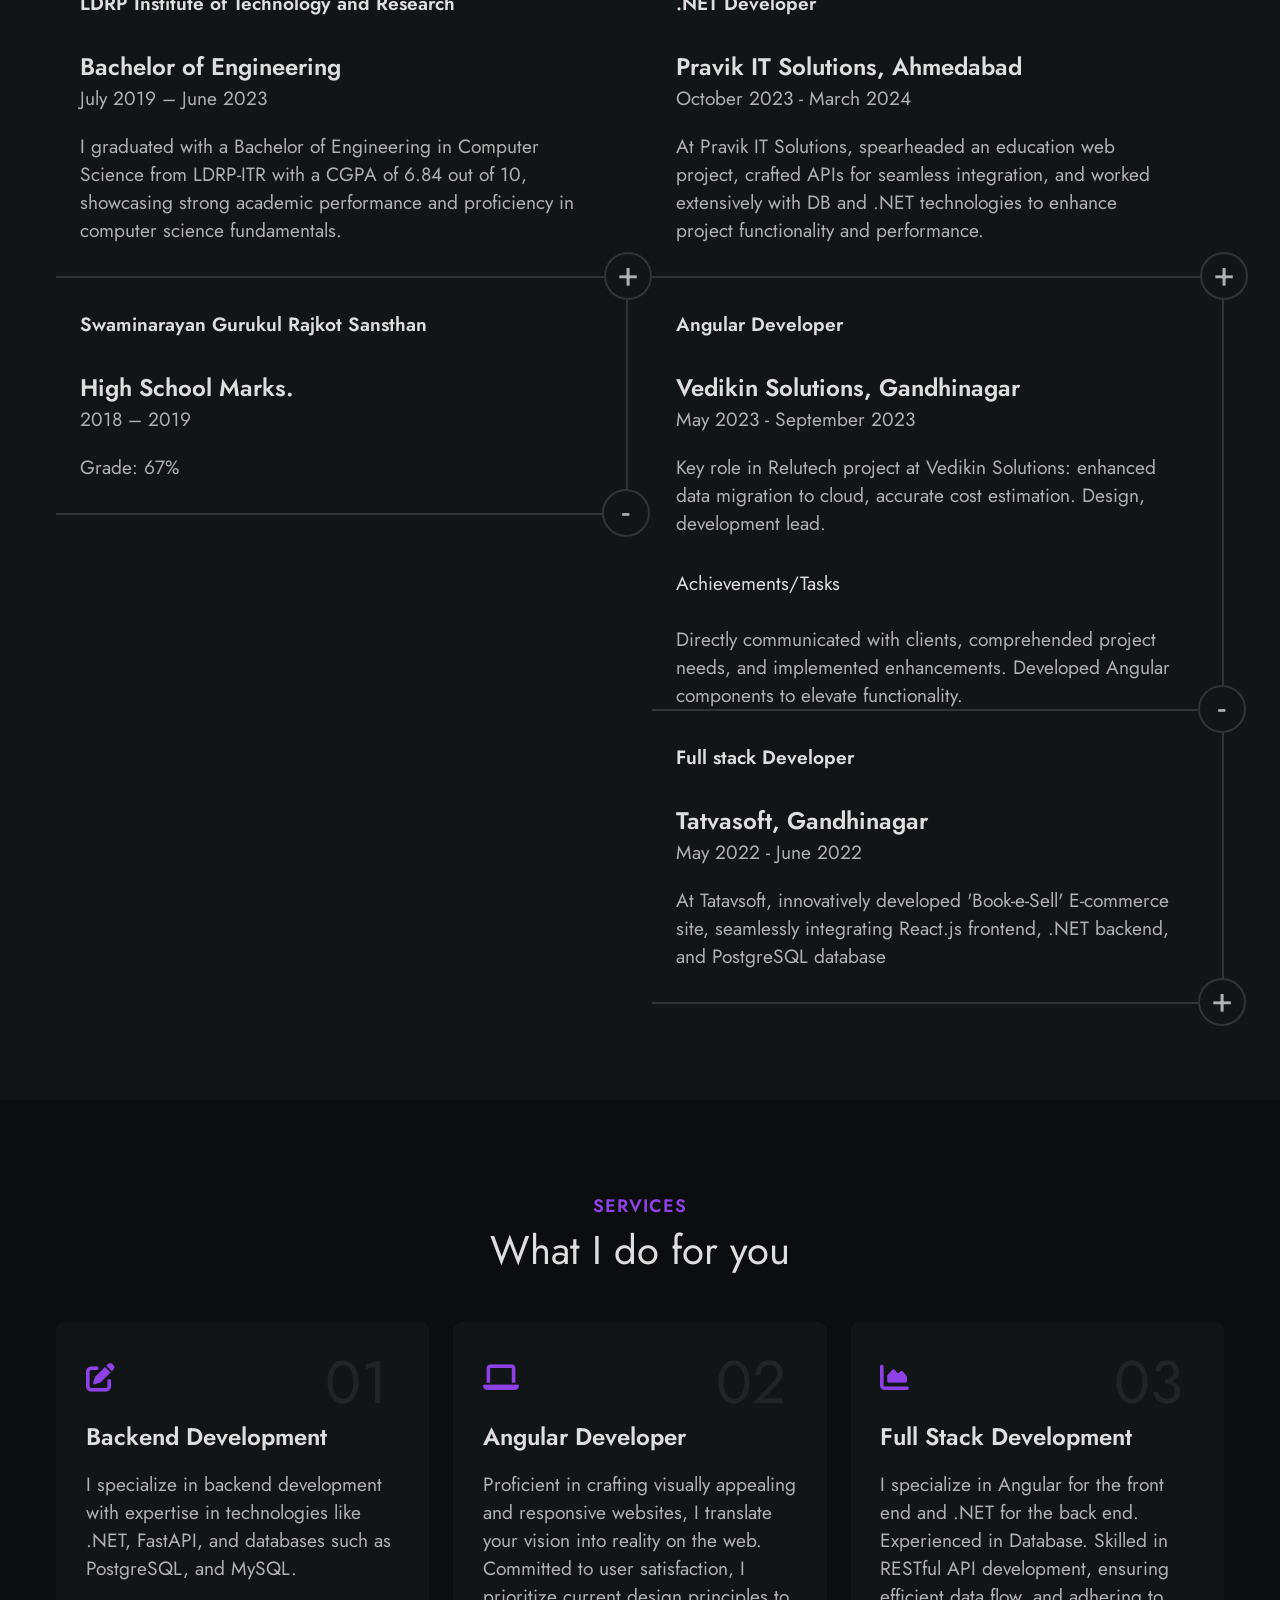
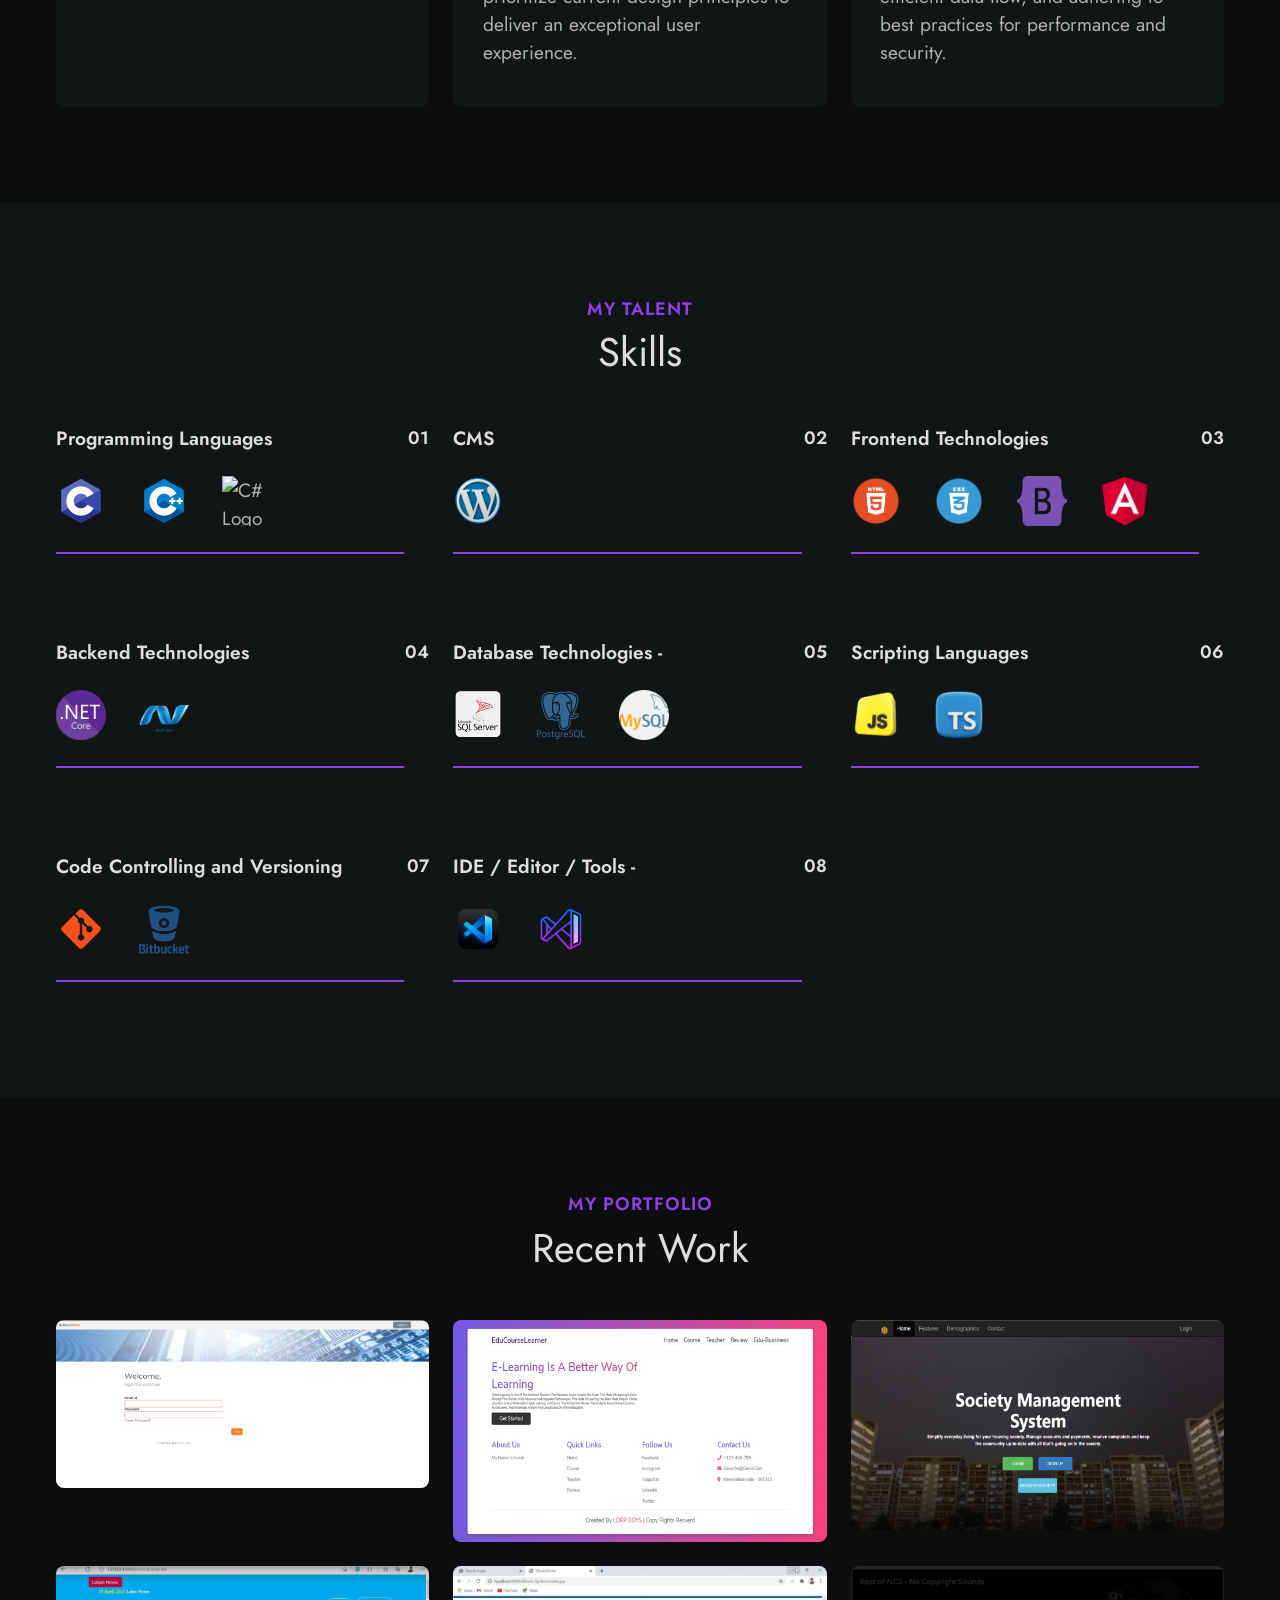
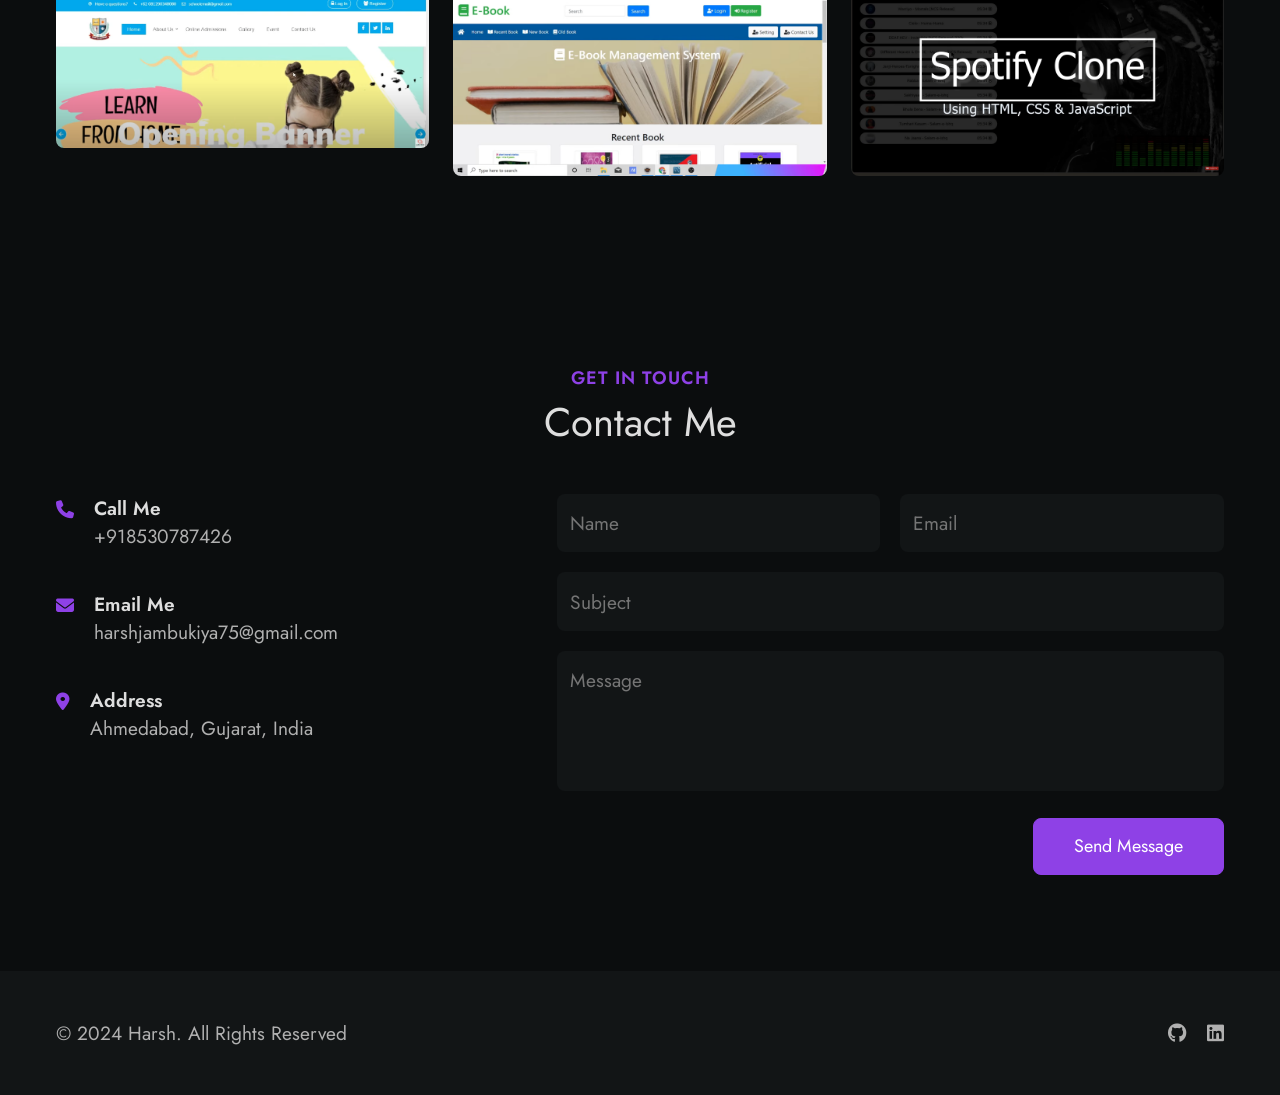
==== commit 4acd8864: "All Code update" ====
--- a/index.html
+++ b/index.html
@@ -1,687 +1,673 @@
 <!DOCTYPE html>
 <html lang="en">
-  <head>
-    <meta charset="UTF-8" />
-    <meta name="viewport" content="width=device-width, initial-scale=1.0" />
-
-    <title>Portfolio Website</title>
-
-    <!--Font Awesome-->
-    <link
-      rel="stylesheet"
-      href="https://cdnjs.cloudflare.com/ajax/libs/font-awesome/6.5.1/css/all.min.css"
-    />
-
-    <!--Font Awesome-->
-    <link rel="stylesheet" href="assets/css/styles.css" />
-  </head>
-  <body>
-    <!--==================== STYLE SWITCHER ====================-->
-    <input type="radio" name="color" id="color-1" />
-    <input type="radio" name="color" id="color-2" />
-    <input type="radio" name="color" id="color-3" />
-    <input type="radio" name="color" id="color-4" />
-    <input type="radio" name="color" id="color-5" />
-    <input type="radio" name="color" id="color-6" />
-    <input type="radio" name="color" id="color-7" />
-    <input type="radio" name="color" id="color-8" />
-    <input type="radio" name="color" id="color-9" />
-    <input type="radio" name="color" id="color-10" />
-    <input type="checkbox" id="toggler" />
-    <input type="checkbox" id="day-night" />
-
-    <div class="style__switcher">
-      <label for="toggler" class="style__switcher-toggler">
-        <i class="fa-solid fa-gear fa-spin"></i>
+
+<head>
+  <meta charset="UTF-8" />
+  <meta name="viewport" content="width=device-width, initial-scale=1.0" />
+
+  <title>Portfolio Website</title>
+
+  <!--Font Awesome-->
+  <link rel="stylesheet" href="https://cdnjs.cloudflare.com/ajax/libs/font-awesome/6.5.1/css/all.min.css" />
+
+  <!--Font Awesome-->
+  <link rel="stylesheet" href="assets/css/styles.css" />
+</head>
+
+<body>
+  <!--==================== STYLE SWITCHER ====================-->
+  <input type="radio" name="color" id="color-1" />
+  <input type="radio" name="color" id="color-2" />
+  <input type="radio" name="color" id="color-3" />
+  <input type="radio" name="color" id="color-4" />
+  <input type="radio" name="color" id="color-5" />
+  <input type="radio" name="color" id="color-6" />
+  <input type="radio" name="color" id="color-7" />
+  <input type="radio" name="color" id="color-8" />
+  <input type="radio" name="color" id="color-9" />
+  <input type="radio" name="color" id="color-10" />
+  <input type="checkbox" id="toggler" />
+  <input type="checkbox" id="day-night" />
+
+  <div class="style__switcher">
+    <label for="toggler" class="style__switcher-toggler">
+      <i class="fa-solid fa-gear fa-spin"></i>
+    </label>
+
+    <label for="day-night" class="style__switcher-theme">
+      <i class="fa-solid fa-sun"></i>
+      <i class="fa-solid fa-moon"></i>
+    </label>
+
+    <h3 class="style__switcher-title">Theme colors</h3>
+
+    <div class="style__switcher-colors">
+      <label for="color-1" class="color-1 color"></label>
+      <label for="color-2" class="color-2 color"></label>
+      <label for="color-3" class="color-3 color"></label>
+      <label for="color-4" class="color-4 color"></label>
+      <label for="color-5" class="color-5 color"></label>
+      <label for="color-6" class="color-6 color"></label>
+      <label for="color-7" class="color-7 color"></label>
+      <label for="color-8" class="color-8 color"></label>
+      <label for="color-9" class="color-9 color"></label>
+      <label for="color-10" class="color-10 color"></label>
+    </div>
+  </div>
+
+  <!--==================== HEADER ====================-->
+  <header class="header">
+    <nav class="nav container">
+      <a href="index.html" class="nav__logo">Harsh Jambukiya</a>
+
+      <input type="checkbox" id="nav-toggler" />
+
+      <label for="nav-toggler" class="nav__toggle">
+        <i class="fa-solid fa-bars"></i>
       </label>
 
-      <label for="day-night" class="style__switcher-theme">
-        <i class="fa-solid fa-sun"></i>
-        <i class="fa-solid fa-moon"></i>
-      </label>
-
-      <h3 class="style__switcher-title">Theme colors</h3>
-
-      <div class="style__switcher-colors">
-        <label for="color-1" class="color-1 color"></label>
-        <label for="color-2" class="color-2 color"></label>
-        <label for="color-3" class="color-3 color"></label>
-        <label for="color-4" class="color-4 color"></label>
-        <label for="color-5" class="color-5 color"></label>
-        <label for="color-6" class="color-6 color"></label>
-        <label for="color-7" class="color-7 color"></label>
-        <label for="color-8" class="color-8 color"></label>
-        <label for="color-9" class="color-9 color"></label>
-        <label for="color-10" class="color-10 color"></label>
+      <ul class="nav__list">
+        <li class="nav__item">
+          <a href="#home" class="nav__link active-link">Home</a>
+        </li>
+
+        <li class="nav__item">
+          <a href="#about" class="nav__link">About</a>
+        </li>
+
+        <li class="nav__item">
+          <a href="#qualification" class="nav__link">Experience</a>
+        </li>
+
+        <li class="nav__item">
+          <a href="#services" class="nav__link">Services</a>
+        </li>
+
+        <li class="nav__item">
+          <a href="#works" class="nav__link">Portfolio</a>
+        </li>
+
+        <li class="nav__item">
+          <a href="#contact" class="nav__link">Contact</a>
+        </li>
+      </ul>
+    </nav>
+  </header>
+
+  <!--==================== MAIN ====================-->
+  <main class="main">
+    <!--==================== HOME ====================-->
+    <section class="home" id="home">
+      <div class="home__container container grid">
+        <div class="home__content">
+          <span class="home__small">Hello</span>
+          <h1 class="home__title">
+            <span>I'm</span> Harsh <br />
+            a <span>Full stack Developer</span>
+          </h1>
+
+          <p class="home__description">
+            I am seeking a challenging position in the field of computer
+            science where I can showcase my theoretical and practical
+            expertise, enhance my research and experimental skills, and
+            advance to senior roles within the technical domains that interest
+            me.
+          </p>
+
+          <div class="home__btns">
+            <a href="#contact" class="btn">Hire Me</a>
+            <a href="#works" class="btn btn--transparent">Portfolio</a>
+          </div>
+        </div>
+
+        <div class="home__img-wrapper">
+          <img src="assets/img/1.png" alt="" class="home__img" />
+        </div>
+      </div>
+    </section>
+
+    <!--==================== ABOUT ====================-->
+    <section class="about section" id="about">
+      <div class="about__container container grid">
+        <div class="about__img-wrapper">
+          <img src="assets/img/profile.jpg" alt="" class="about__img" />
+          <img src="assets/img/profile.jpg" alt="" class="about__img" />
+          <img src="assets/img/profile.jpg" alt="" class="about__img" />
+          <img src="assets/img/profile.jpg" alt="" class="about__img" />
+        </div>
+
+        <div class="about__content">
+          <h2 class="section__title" data-title="Who am i?">
+            I'm Harsh Jambukiya, a Full Stack Developer and Software Engineer
+          </h2>
+
+          <p class="about__description">
+            I'm a Full Stack Developer with a knack for building robust and
+            reliable systems that power dynamic websites and applications. I
+            thrive on solving complex problems and ensuring seamless
+            functionality behind the scenes. Whether it's designing efficient
+            databases or implementing secure user authentication, I am
+            committed to making your online projects successful. Let's
+            collaborate to transform your ideas into reality!
+          </p>
+
+          <ul class="about__data grid">
+            <li class="data__item">
+              <h3 class="data__title">From:</h3>
+              <span class="data__description">Ahmedabad, Gujarat</span>
+            </li>
+
+            <li class="data__item">
+              <h3 class="data__title">Email:</h3>
+              <a href="mailto:harshjambukiya75@gmail.com?subject=Contact&body=Hi%2C%0A%0AI%20saw%20your%20Portfolio%20and%20I%20want%20to%20contact%20you."
+                class="contact__data">harshjambukiya75@gmail.com</a>
+            </li>
+          </ul>
+
+          <div class="about__bottom">
+            <a href="https://drive.google.com/file/d/15xY2BOihuQLJzqJaTKsDNTOsERKd1O0m/view?usp=sharing" target="_blank"
+              class="btn">Download CV</a>
+
+            <div class="about__social-links">
+              <a href="https://github.com/HarshJambukiya" target="_blank" class="about__social-link">
+                <i class="fa-brands fa-github"></i>
+              </a>
+              <a href="https://www.linkedin.com/in/harsh-jambukiya-/" target="_blank" class="about__social-link">
+                <i class="fa-brands fa-linkedin"></i>
+              </a>
+            </div>
+          </div>
+        </div>
+      </div>
+    </section>
+
+    <!--==================== QUALIFICATION ====================-->
+    <section class="qualification section" id="qualification">
+      <h2 class="section__title title-center" data-title="My Journey">
+        Qualification
+      </h2>
+
+      <div class="resume__container container grid">
+        <div class="resume__group">
+          <h3 class="resume__heading">Education</h3>
+
+          <div class="resume__items">
+            <div class="resume__item">
+              <div class="resume__header">
+                <h3 class="resume__subtitle">
+                  LDRP Institute of Technology and Research
+                </h3>
+                <span class="resume__icon">+</span>
+              </div>
+
+              <div class="resume__content">
+                <div class="resume__datea-title">
+                  <h3 class="resume__title">Bachelor of Engineering</h3>
+                  <span class="resume__date">July 2019 – June 2023</span>
+                </div>
+
+                <p class="resume__description">
+                  I graduated with a Bachelor of Engineering in Computer
+                  Science from LDRP-ITR with a CGPA of 6.84 out of 10,
+                  showcasing strong academic performance and proficiency in
+                  computer science fundamentals.
+                </p>
+              </div>
+            </div>
+
+            <div class="resume__item">
+              <div class="resume__header">
+                <h3 class="resume__subtitle">
+                  Swaminarayan Gurukul Rajkot Sansthan
+                </h3>
+                <span class="resume__icon">-</span>
+              </div>
+
+              <div class="resume__content">
+                <div class="resume__datea-title">
+                  <h3 class="resume__title">High School Marks.</h3>
+                  <span class="resume__date">2018 – 2019</span>
+                </div>
+
+                <p class="resume__description">Grade: 67%</p>
+              </div>
+            </div>
+          </div>
+        </div>
+
+        <div class="resume__group">
+          <h3 class="resume__heading">Experience</h3>
+
+          <div class="resume__items">
+            <div class="resume__item">
+              <div class="resume__header">
+                <h3 class="resume__subtitle">.NET Developer</h3>
+                <span class="resume__icon">+</span>
+              </div>
+
+              <div class="resume__content">
+                <div class="resume__datea-title">
+                  <h3 class="resume__title">
+                    Pravik IT Solutions, Ahmedabad
+                  </h3>
+                  <span class="resume__date">October 2023 - March 2024</span>
+                </div>
+
+                <p class="resume__description">
+                  At Pravik IT Solutions, spearheaded an education web
+                  project, crafted APIs for seamless integration, and worked
+                  extensively with DB and .NET technologies to enhance project
+                  functionality and performance.
+                </p>
+              </div>
+            </div>
+
+            <div class="resume__item">
+              <div class="resume__header">
+                <h3 class="resume__subtitle">Angular Developer</h3>
+                <span class="resume__icon">-</span>
+              </div>
+
+              <div class="resume__content">
+                <div class="resume__datea-title">
+                  <h3 class="resume__title">
+                    Vedikin Solutions, Gandhinagar
+                  </h3>
+                  <span class="resume__date">May 2023 - September 2023</span>
+                </div>
+
+                <p class="resume__description">
+                  Key role in Relutech project at Vedikin Solutions: enhanced
+                  data migration to cloud, accurate cost estimation. Design,
+                  development lead.
+                </p>
+                <p style="color: hsl(0, 0%, 87%)">Achievements/Tasks</p>
+                <br />
+                <ul>
+                  <li>
+                    <p>
+                      Directly communicated with clients, comprehended project
+                      needs, and implemented enhancements. Developed Angular
+                      components to elevate functionality.
+                    </p>
+                  </li>
+                </ul>
+              </div>
+            </div>
+
+            <div class="resume__item">
+              <div class="resume__header">
+                <h3 class="resume__subtitle">Full stack Developer</h3>
+                <span class="resume__icon">+</span>
+              </div>
+
+              <div class="resume__content">
+                <div class="resume__datea-title">
+                  <h3 class="resume__title">Tatvasoft, Gandhinagar</h3>
+                  <span class="resume__date">May 2022 - June 2022</span>
+                </div>
+
+                <p class="resume__description">
+                  At Tatavsoft, innovatively developed 'Book-e-Sell'
+                  E-commerce site, seamlessly integrating React.js frontend,
+                  .NET backend, and PostgreSQL database
+                </p>
+              </div>
+            </div>
+          </div>
+        </div>
+      </div>
+    </section>
+
+    <!--==================== SERVICES ====================-->
+    <section class="services section" id="services">
+      <h2 class="section__title title-center" data-title="Services">
+        What I do for you
+      </h2>
+
+      <div class="services__container container grid">
+        <div class="services__item">
+          <i class="fa-solid fa-pen-to-square services__icon"></i>
+
+          <h3 class="services__title">Backend Development</h3>
+          <p class="services__description">
+            I specialize in backend development with expertise in technologies
+            like .NET, FastAPI, and databases such as PostgreSQL, and MySQL.
+          </p>
+
+          <span class="services__no">01</span>
+        </div>
+
+        <div class="services__item">
+          <i class="fa-solid fa-laptop services__icon"></i>
+
+          <h3 class="services__title">Angular Developer</h3>
+          <p class="services__description">
+            Proficient in crafting visually appealing and responsive websites,
+            I translate your vision into reality on the web. Committed to user
+            satisfaction, I prioritize current design principles to deliver an
+            exceptional user experience.
+          </p>
+
+          <span class="services__no">02</span>
+        </div>
+
+        <div class="services__item">
+          <i class="fa-solid fa-chart-area services__icon"></i>
+
+          <h3 class="services__title">Full Stack Development</h3>
+          <p class="services__description">
+            I specialize in Angular for the front end and .NET for the back
+            end. Experienced in Database. Skilled in RESTful API development,
+            ensuring efficient data flow, and adhering to best practices for
+            performance and security.
+          </p>
+
+          <span class="services__no">03</span>
+        </div>
+      </div>
+    </section>
+
+    <!--==================== SKILLS ====================-->
+    <section class="skills section">
+      <h2 class="section__title title-center" data-title="My Talent">
+        Skills
+      </h2>
+
+      <div class="skills__container container grid">
+        <div class="skills__item">
+          <div class="skills__titles">
+            <h3 class="skills__name">Programming Languages</h3>
+            <span class="skills__no">01</span>
+          </div>
+
+          <div class="image-container">
+            <img src="assets/img/c.png" alt="C Logo" width="50" height="50" />
+            <img src="assets/img/c++.png" alt="C++ Logo" width="50" height="50" />
+            <img src="assets/img/c#.jpg" alt="C# Logo" width="50" height="50" />
+          </div>
+
+          <div class="sills__bar">
+            <div class="skills__percentage" style="width: 100%">
+              <span></span>
+            </div>
+          </div>
+        </div>
+
+        <div class="skills__item">
+          <div class="skills__titles">
+            <h3 class="skills__name">CMS</h3>
+            <span class="skills__no">02</span>
+          </div>
+
+          <div class="image-container">
+            <img src="assets/img/WP.png" alt="Wordpress Logo" width="50" height="50" />
+          </div>
+
+          <div class="sills__bar">
+            <div class="skills__percentage" style="width: 100%">
+              <span></span>
+            </div>
+          </div>
+        </div>
+
+        <div class="skills__item">
+          <div class="skills__titles">
+            <h3 class="skills__name">Frontend Technologies</h3>
+            <span class="skills__no">03</span>
+          </div>
+
+          <div class="image-container">
+            <img src="assets/img/html.png" alt="HTML Logo" width="50" height="50" />
+            <img src="assets/img/css.png" alt="CSS Logo" width="50" height="50" />
+            <img src="assets/img/BT.png" alt="BOOTSTREAP Logo" width="50" height="50" />
+            <img src="assets/img/Angular.png" alt="ANGULAR Logo" width="50" height="50" />
+          </div>
+
+          <div class="sills__bar">
+            <div class="skills__percentage" style="width: 100%">
+              <span></span>
+            </div>
+          </div>
+        </div>
+
+        <div class="skills__item">
+          <div class="skills__titles">
+            <h3 class="skills__name">Backend Technologies</h3>
+            <span class="skills__no">04</span>
+          </div>
+
+          <div class="image-container">
+            <img src="assets/img/net-core.png" alt=".Net-core Logo" width="50" height="50" />
+            <img src="assets/img/ASP.png" alt="ASP .net Logo" width="50" height="50" />
+          </div>
+
+          <div class="sills__bar">
+            <div class="skills__percentage" style="width: 100%">
+              <span></span>
+            </div>
+          </div>
+        </div>
+
+        <div class="skills__item">
+          <div class="skills__titles">
+            <h3 class="skills__name">Database Technologies -</h3>
+            <span class="skills__no">05</span>
+          </div>
+
+          <div class="image-container">
+            <img src="assets/img/SQL-server.png" alt="Sql server Logo" width="50" height="50" />
+            <img src="assets/img/PS.png" alt="PostgreSQL Logo" width="50" height="50" />
+            <img src="assets/img/MSQL.png" alt="Mysql Logo" width="50" height="50" />
+          </div>
+
+          <div class="sills__bar">
+            <div class="skills__percentage" style="width: 100%">
+              <span></span>
+            </div>
+          </div>
+        </div>
+
+        <div class="skills__item">
+          <div class="skills__titles">
+            <h3 class="skills__name">Scripting Languages</h3>
+            <span class="skills__no">06</span>
+          </div>
+          <div class="image-container">
+            <img src="assets/img/js.png" alt="JS Logo" width="50" height="50" />
+            <img src="assets/img/TS.png" alt="TY Logo" width="50" height="50" />
+          </div>
+
+          <div class="sills__bar">
+            <div class="skills__percentage" style="width: 100%">
+              <span></span>
+            </div>
+          </div>
+        </div>
+
+        <div class="skills__item">
+          <div class="skills__titles">
+            <h3 class="skills__name">Code Controlling and Versioning</h3>
+            <span class="skills__no">07</span>
+          </div>
+          <div class="image-container">
+            <img src="assets/img/GIT.png" alt="GIT Logo" width="50" height="50" />
+            <img src="assets/img/Bitbucket.png" alt="BitBucket Logo" width="50" height="50" />
+          </div>
+
+          <div class="sills__bar">
+            <div class="skills__percentage" style="width: 100%">
+              <span></span>
+            </div>
+          </div>
+        </div>
+
+        <div class="skills__item">
+          <div class="skills__titles">
+            <h3 class="skills__name">IDE / Editor / Tools -</h3>
+            <span class="skills__no">08</span>
+          </div>
+          <div class="image-container">
+            <img src="assets/img/VS.png" alt="VS code Logo" width="50" height="50" />
+            <img src="assets/img/VS-studio.png" alt="Visual Studio Logo" width="50" height="50" />
+          </div>
+
+          <div class="sills__bar">
+            <div class="skills__percentage" style="width: 100%">
+              <span></span>
+            </div>
+          </div>
+        </div>
+      </div>
+    </section>
+
+    <!--==================== PORTFOLIO ====================-->
+    <section class="works section" id="works">
+      <h2 class="section__title title-center" data-title="My Portfolio">
+        Recent Work
+      </h2>
+
+      <div class="work__container container grid">
+        <div class="work__card" style="height: 100; width:100;">
+          <img src="assets/img/Relutech.png" alt="" class="work__img" />
+
+          <div class="work__details">
+            <h3 class="work__title">Relutech</h3>
+            <span class="work__description">Server Migration Tool.</span>
+          </div>
+        </div>
+
+        <div class="work__card">
+          <img src="assets/img/EduCourse.jpg" alt="" class="work__img" />
+
+          <div class="work__details">
+            <h3 class="work__title">Educourse Learner</h3>
+            <span class="work__description">This is Online Learning website.</span>
+          </div>
+        </div>
+
+        <div class="work__card">
+          <img src="assets/img/society-1.png" alt="" class="work__img" />
+
+          <div class="work__details">
+            <h3 class="work__title">Society Management</h3>
+            <span class="work__description">This is Login/Home Page.</span>
+          </div>
+        </div>
+
+        <div class="work__card">
+          <img src="assets/img/SchoolM.png" alt="" class="work__img" />
+
+          <div class="work__details">
+            <h3 class="work__title">School Management</h3>
+            <span class="work__description">Details of School Management.</span>
+          </div>
+        </div>
+
+        <div class="work__card">
+          <img src="assets/img/Book-e-sell.png" alt="" class="work__img" />
+
+          <div class="work__details">
+            <h3 class="work__title">Book E sell</h3>
+            <span class="work__description">This is book selling project.</span>
+          </div>
+        </div>
+
+        <div class="work__card">
+          <img src="assets/img/Spotify.png" alt="" class="work__img" />
+
+          <div class="work__details">
+            <h3 class="work__title">Spotify web clone</h3>
+            <span class="work__description">Listening songs.</span>
+          </div>
+        </div>
+      </div>
+    </section>
+
+    <!--==================== TESTIMONIALS ====================-->
+    <section class="testimonials"></section>
+
+    <!--==================== CONTACT ====================-->
+    <section class="contact section" id="contact">
+      <h2 class="section__title title-center" data-title="Get in touch">
+        Contact Me
+      </h2>
+
+      <div class="contact__container container grid">
+        <div class="contact__details">
+          <div class="contact__item">
+            <i class="fa-solid fa-phone contact__icon"></i>
+
+            <div>
+              <h3 class="contact__title">Call Me</h3>
+              <span class="contact__data">+918530787426</span>
+            </div>
+          </div>
+
+          <div class="contact__item">
+            <i class="fa-solid fa-envelope contact__icon"></i>
+
+            <div>
+              <h3 class="contact__title">Email Me</h3>
+              <span class="contact__data">harshjambukiya75@gmail.com </span>
+            </div>
+          </div>
+
+          <div class="contact__item">
+            <i class="fa-solid fa-location-dot contact__icon"></i>
+
+            <div>
+              <h3 class="contact__title">Address</h3>
+              <span class="contact__data">Ahmedabad, Gujarat, India</span>
+            </div>
+          </div>
+        </div>
+
+        <form action="https://api.web3forms.com/submit" method="POST" class="contact__form">
+          <input type="hidden" name="access_key" value="88652309-dd6a-4e6a-bd64-de5ef6742611" />
+          <div class="form__group">
+            <div class="form__input">
+              <input type="text" placeholder="Name" name="username" class="input__control" required
+                autocomplete="off" />
+            </div>
+
+            <div class="form__input">
+              <input type="email" placeholder="Email" name="email" class="input__control" required autocomplete="off" />
+            </div>
+          </div>
+
+          <div class="form__input">
+            <input type="text" placeholder="Subject" name="subject" class="input__control" required
+              autocomplete="off" />
+          </div>
+
+          <div class="form__input">
+            <textarea name="Message" id="Message" placeholder="Message" cols="30" rows="10"
+              class="input__control textarea" minlength="5"></textarea>
+          </div>
+
+          <button class="btn contact__btn">Send Message</button>
+        </form>
+      </div>
+    </section>
+  </main>
+
+  <!--==================== FOOTER ====================-->
+  <footer class="footer">
+    <div class="footer__container container">
+      <p class="footer__copyright">&copy; 2024 Harsh. All Rights Reserved</p>
+
+      <div class="footer__social-links">
+        <a href="https://github.com/HarshJambukiya" target="_blank" class="footer__social-link">
+          <i class="fa-brands fa-github"></i>
+        </a>
+
+        <a href="https://www.linkedin.com/in/harsh-jambukiya-/" target="_blank" class="footer__social-link">
+          <i class="fa-brands fa-linkedin"></i>
+        </a>
       </div>
     </div>
-
-    <!--==================== HEADER ====================-->
-    <header class="header">
-      <nav class="nav container">
-        <a href="index.html" class="nav__logo">Harsh Jambukiya</a>
-
-        <input type="checkbox" id="nav-toggler" />
-
-        <label for="nav-toggler" class="nav__toggle">
-          <i class="fa-solid fa-bars"></i>
-        </label>
-
-        <ul class="nav__list">
-          <li class="nav__item">
-            <a href="#home" class="nav__link active-link">Home</a>
-          </li>
-
-          <li class="nav__item">
-            <a href="#about" class="nav__link">About</a>
-          </li>
-
-          <li class="nav__item">
-            <a href="#qualification" class="nav__link">Experience</a>
-          </li>
-
-          <li class="nav__item">
-            <a href="#services" class="nav__link">Services</a>
-          </li>
-
-          <li class="nav__item">
-            <a href="#works" class="nav__link">Portfolio</a>
-          </li>
-
-          <li class="nav__item">
-            <a href="#contact" class="nav__link">Contact</a>
-          </li>
-        </ul>
-      </nav>
-    </header>
-
-    <!--==================== MAIN ====================-->
-    <main class="main">
-      <!--==================== HOME ====================-->
-      <section class="home" id="home">
-        <div class="home__container container grid">
-          <div class="home__content">
-            <span class="home__small">Hello</span>
-            <h1 class="home__title">
-              <span>I'm</span> Harsh <br />
-              a <span>Full stack Developer</span>
-            </h1>
-
-            <p class="home__description">
-              I am seeking a challenging position in the field of computer
-              science where I can showcase my theoretical and practical
-              expertise, enhance my research and experimental skills, and
-              advance to senior roles within the technical domains that interest
-              me.
-            </p>
-
-            <div class="home__btns">
-              <a href="#contact" class="btn">Hire Me</a>
-              <a href="#works" class="btn btn--transparent">Portfolio</a>
-            </div>
-          </div>
-
-          <div class="home__img-wrapper">
-            <img src="assets/img/1.png" alt="" class="home__img" />
-          </div>
-        </div>
-      </section>
-
-      <!--==================== ABOUT ====================-->
-      <section class="about section" id="about">
-        <div class="about__container container grid">
-          <div class="about__img-wrapper">
-            <img src="assets/img/profile.jpg" alt="" class="about__img" />
-            <img src="assets/img/profile.jpg" alt="" class="about__img" />
-            <img src="assets/img/profile.jpg" alt="" class="about__img" />
-            <img src="assets/img/profile.jpg" alt="" class="about__img" />
-          </div>
-
-          <div class="about__content">
-            <h2 class="section__title" data-title="Who am i?">
-              I'm Harsh Jambukiya, a Full Stack Developer and Software Engineer
-            </h2>
-
-            <p class="about__description">
-              I'm a Full Stack Developer with a knack for building robust and
-              reliable systems that power dynamic websites and applications. I
-              thrive on solving complex problems and ensuring seamless
-              functionality behind the scenes. Whether it's designing efficient
-              databases or implementing secure user authentication, I am
-              committed to making your online projects successful. Let's
-              collaborate to transform your ideas into reality!
-            </p>
-
-            <ul class="about__data grid">
-              <li class="data__item">
-                <h3 class="data__title">From:</h3>
-                <span class="data__description">Ahmedabad, Gujarat</span>
-              </li>
-
-              <li class="data__item">
-                <h3 class="data__title">Email:</h3>
-                <a
-                  href="mailto:harshjambukiya75@gmail.com?subject=Contact&body=Hi%2C%0A%0AI%20saw%20your%20Portfolio%20and%20I%20want%20to%20contact%20you."
-                  class="contact__data"
-                  >harshjambukiya75@gmail.com</a
-                >
-              </li>
-            </ul>
-
-            <div class="about__bottom">
-              <a
-                href="https://drive.google.com/file/d/15xY2BOihuQLJzqJaTKsDNTOsERKd1O0m/view?usp=sharing"
-                target="_blank"
-                class="btn"
-                >Download CV</a
-              >
-
-              <div class="about__social-links">
-                <a
-                  href="https://github.com/HarshJambukiya"
-                  target="_blank"
-                  class="about__social-link"
-                >
-                  <i class="fa-brands fa-github"></i>
-                </a>
-                <a
-                  href="https://www.linkedin.com/in/harsh-jambukiya-/"
-                  target="_blank"
-                  class="about__social-link"
-                >
-                  <i class="fa-brands fa-linkedin"></i>
-                </a>
-              </div>
-            </div>
-          </div>
-        </div>
-      </section>
-
-      <!--==================== QUALIFICATION ====================-->
-      <section class="qualification section" id="qualification">
-        <h2 class="section__title title-center" data-title="My Journey">
-          Qualification
-        </h2>
-
-        <div class="resume__container container grid">
-          <div class="resume__group">
-            <h3 class="resume__heading">Education</h3>
-
-            <div class="resume__items">
-              <div class="resume__item">
-                <div class="resume__header">
-                  <h3 class="resume__subtitle">
-                    LDRP Institute of Technology and Research
-                  </h3>
-                  <span class="resume__icon">+</span>
-                </div>
-
-                <div class="resume__content">
-                  <div class="resume__datea-title">
-                    <h3 class="resume__title">Bachelor of Engineering</h3>
-                    <span class="resume__date">July 2019 – June 2023</span>
-                  </div>
-
-                  <p class="resume__description">
-                    I graduated with a Bachelor of Engineering in Computer
-                    Science from LDRP-ITR with a CGPA of 6.84 out of 10,
-                    showcasing strong academic performance and proficiency in
-                    computer science fundamentals.
-                  </p>
-                </div>
-              </div>
-
-              <div class="resume__item">
-                <div class="resume__header">
-                  <h3 class="resume__subtitle">
-                    Swaminarayan Gurukul Rajkot Sansthan
-                  </h3>
-                  <span class="resume__icon">-</span>
-                </div>
-
-                <div class="resume__content">
-                  <div class="resume__datea-title">
-                    <h3 class="resume__title">High School Marks.</h3>
-                    <span class="resume__date">2018 – 2019</span>
-                  </div>
-
-                  <p class="resume__description">Grade: 67%</p>
-                </div>
-              </div>
-            </div>
-          </div>
-
-          <div class="resume__group">
-            <h3 class="resume__heading">Experience</h3>
-
-            <div class="resume__items">
-              <div class="resume__item">
-                <div class="resume__header">
-                  <h3 class="resume__subtitle">.NET Developer</h3>
-                  <span class="resume__icon">+</span>
-                </div>
-
-                <div class="resume__content">
-                  <div class="resume__datea-title">
-                    <h3 class="resume__title">
-                      Pravik IT Solutions, Ahmedabad
-                    </h3>
-                    <span class="resume__date">October 2023 - March 2024</span>
-                  </div>
-
-                  <p class="resume__description">
-                    At Pravik IT Solutions, spearheaded an education web
-                    project, crafted APIs for seamless integration, and worked
-                    extensively with DB and .NET technologies to enhance project
-                    functionality and performance.
-                  </p>
-                </div>
-              </div>
-
-              <div class="resume__item">
-                <div class="resume__header">
-                  <h3 class="resume__subtitle">Angular Developer</h3>
-                  <span class="resume__icon">-</span>
-                </div>
-
-                <div class="resume__content">
-                  <div class="resume__datea-title">
-                    <h3 class="resume__title">
-                      Vedikin Solutions, Gandhinagar
-                    </h3>
-                    <span class="resume__date">May 2023 - September 2023</span>
-                  </div>
-
-                  <p class="resume__description">
-                    Key role in Relutech project at Vedikin Solutions: enhanced
-                    data migration to cloud, accurate cost estimation. Design,
-                    development lead.
-                  </p>
-                  <p style="color: hsl(0, 0%, 87%)">Achievements/Tasks</p>
-                  <br />
-                  <ul>
-                    <li>
-                      <p>
-                        Directly communicated with clients, comprehended project
-                        needs, and implemented enhancements. Developed Angular
-                        components to elevate functionality.
-                      </p>
-                    </li>
-                  </ul>
-                </div>
-              </div>
-
-              <div class="resume__item">
-                <div class="resume__header">
-                  <h3 class="resume__subtitle">Full stack Developer</h3>
-                  <span class="resume__icon">+</span>
-                </div>
-
-                <div class="resume__content">
-                  <div class="resume__datea-title">
-                    <h3 class="resume__title">Tatvasoft, Gandhinagar</h3>
-                    <span class="resume__date">May 2022 - June 2022</span>
-                  </div>
-
-                  <p class="resume__description">
-                    At Tatavsoft, innovatively developed 'Book-e-Sell'
-                    E-commerce site, seamlessly integrating React.js frontend,
-                    .NET backend, and PostgreSQL database
-                  </p>
-                </div>
-              </div>
-            </div>
-          </div>
-        </div>
-      </section>
-
-      <!--==================== SERVICES ====================-->
-      <section class="services section" id="services">
-        <h2 class="section__title title-center" data-title="Services">
-          What I do for you
-        </h2>
-
-        <div class="services__container container grid">
-          <div class="services__item">
-            <i class="fa-solid fa-pen-to-square services__icon"></i>
-
-            <h3 class="services__title">Backend Development</h3>
-            <p class="services__description">
-              I specialize in backend development with expertise in technologies
-              like .NET, FastAPI, and databases such as PostgreSQL, and MySQL.
-            </p>
-
-            <span class="services__no">01</span>
-          </div>
-
-          <div class="services__item">
-            <i class="fa-solid fa-laptop services__icon"></i>
-
-            <h3 class="services__title">Angular Developer</h3>
-            <p class="services__description">
-                Proficient in crafting visually appealing and responsive websites, I translate your vision into reality on the web. Committed to user satisfaction, I prioritize current design principles to deliver an exceptional user experience.
-            </p>
-
-            <span class="services__no">02</span>
-          </div>
-
-          <div class="services__item">
-            <i class="fa-solid fa-chart-area services__icon"></i>
-
-            <h3 class="services__title">Full Stack Development</h3>
-            <p class="services__description">
-              I specialize in Angular for the front
-              end and .NET for the back end. Experienced in Database. Skilled in RESTful API development, ensuring
-              efficient data flow, and adhering to best practices for
-              performance and security.
-            </p>
-
-            <span class="services__no">03</span>
-          </div>
-        </div>
-      </section>
-
-      <!--==================== SKILLS ====================-->
-      <section class="skills section">
-        <h2 class="section__title title-center" data-title="My Talent">
-          Skills
-        </h2>
-
-        <div class="skills__container container grid">
-          <div class="skills__item">
-            <div class="skills__titles">
-              <h3 class="skills__name">Programming Languages</h3>
-              <span class="skills__no">01</span>
-            </div>
-
-            <p class="skills__description">
-                <div class="image-container">
-                    <img src="assets/img/c.png" alt="C Logo" width="50" height="50">
-                    <img src="assets/img/c++.png" alt="C++ Logo" width="50" height="50">
-                    <img src="assets/img/c#.png" alt="csharp Logo" width="50" height="50">
-                </div>
-            </p>
-
-            <div class="sills__bar">
-              <div class="skills__percentage" style="width: 100%">
-                <span></span>
-              </div>
-            </div>
-          </div>
-
-          <div class="skills__item">
-            <div class="skills__titles">
-              <h3 class="skills__name">Frameworks</h3>
-              <span class="skills__no">02</span>
-            </div>
-
-            <p class="skills__description">
-              Fast API, Flask, Django, Bootstrap
-            </p>
-
-            <div class="sills__bar">
-              <div class="skills__percentage" style="width: 100%">
-                <span></span>
-              </div>
-            </div>
-          </div>
-
-          <div class="skills__item">
-            <div class="skills__titles">
-              <h3 class="skills__name">Database Languages</h3>
-              <span class="skills__no">03</span>
-            </div>
-
-            <p class="skills__description">SQL, MongoDB, PostgreSQL</p>
-
-            <div class="sills__bar">
-              <div class="skills__percentage" style="width: 100%">
-                <span></span>
-              </div>
-            </div>
-          </div>
-
-          <div class="skills__item">
-            <div class="skills__titles">
-              <h3 class="skills__name">Libraries</h3>
-              <span class="skills__no">04</span>
-            </div>
-
-            <p class="skills__description">
-              Pandas, NumPy, SQLAlchemy, <br />React Js
-            </p>
-
-            <div class="sills__bar">
-              <div class="skills__percentage" style="width: 100%">
-                <span></span>
-              </div>
-            </div>
-          </div>
-
-          <div class="skills__item">
-            <div class="skills__titles">
-              <h3 class="skills__name">Tools</h3>
-              <span class="skills__no">05</span>
-            </div>
-
-            <p class="skills__description">
-              Postman, VS Code, PyCharm, PgAdmin4, jupyter Notebook, Power BI
-            </p>
-
-            <div class="sills__bar">
-              <div class="skills__percentage" style="width: 100%">
-                <span></span>
-              </div>
-            </div>
-          </div>
-
-          <div class="skills__item">
-            <div class="skills__titles">
-              <h3 class="skills__name">Soft Skills</h3>
-              <span class="skills__no">06</span>
-            </div>
-
-            <p class="skills__description">
-              Problem-Solving, Time Management, Ability to work in a team
-            </p>
-
-            <div class="sills__bar">
-              <div class="skills__percentage" style="width: 100%">
-                <span></span>
-              </div>
-            </div>
-          </div>
-        </div>
-      </section>
-
-      <!--==================== PORTFOLIO ====================-->
-      <section class="works section" id="works">
-        <h2 class="section__title title-center" data-title="My Portfolio">
-          Recent Work
-        </h2>
-
-        <div class="work__container container grid">
-          <div class="work__card">
-            <img src="assets/img/fake_news-1.png" alt="" class="work__img" />
-
-            <div class="work__details">
-              <h3 class="work__title">Fake News Detection</h3>
-              <span class="work__description">This is home Page.</span>
-            </div>
-          </div>
-
-          <div class="work__card">
-            <img src="assets/img/fake_news-2.png" alt="" class="work__img" />
-
-            <div class="work__details">
-              <h3 class="work__title">Fake News Detection</h3>
-              <span class="work__description">This is Prediction Page.</span>
-            </div>
-          </div>
-
-          <div class="work__card">
-            <img src="assets/img/society-1.png" alt="" class="work__img" />
-
-            <div class="work__details">
-              <h3 class="work__title">Society Management</h3>
-              <span class="work__description">This is Login/Home Page.</span>
-            </div>
-          </div>
-
-          <div class="work__card">
-            <img src="assets/img/society-2.png" alt="" class="work__img" />
-
-            <div class="work__details">
-              <h3 class="work__title">Society Management</h3>
-              <span class="work__description">Details of Society.</span>
-            </div>
-          </div>
-
-          <div class="work__card">
-            <img src="assets/img/Diabetes-1.jpg" alt="" class="work__img" />
-
-            <div class="work__details">
-              <h3 class="work__title">Diabetes Prediction</h3>
-              <span class="work__description">This is Login/Home Page.</span>
-            </div>
-          </div>
-
-          <div class="work__card">
-            <img src="assets/img/Covid-tracker.png" alt="" class="work__img" />
-
-            <div class="work__details">
-              <h3 class="work__title">COVID-19 Live Tracker</h3>
-              <span class="work__description">Coronavirus Live Tracker.</span>
-            </div>
-          </div>
-        </div>
-      </section>
-
-      <!--==================== TESTIMONIALS ====================-->
-      <section class="testimonials"></section>
-
-      <!--==================== CONTACT ====================-->
-      <section class="contact section" id="contact">
-        <h2 class="section__title title-center" data-title="Get in touch">
-          Contact Me
-        </h2>
-
-        <div class="contact__container container grid">
-          <div class="contact__details">
-            <div class="contact__item">
-              <i class="fa-solid fa-phone contact__icon"></i>
-
-              <div>
-                <h3 class="contact__title">Call Me</h3>
-                <span class="contact__data">+918530787426</span>
-              </div>
-            </div>
-
-            <div class="contact__item">
-              <i class="fa-solid fa-envelope contact__icon"></i>
-
-              <div>
-                <h3 class="contact__title">Email Me</h3>
-                <span class="contact__data">harshjambukiya75@gmail.com </span>
-              </div>
-            </div>
-
-            <div class="contact__item">
-              <i class="fa-solid fa-location-dot contact__icon"></i>
-
-              <div>
-                <h3 class="contact__title">Address</h3>
-                <span class="contact__data">Ahmedabad, Gujarat, India</span>
-              </div>
-            </div>
-          </div>
-
-          <form
-            action="https://api.web3forms.com/submit"
-            method="POST"
-            class="contact__form"
-          >
-            <input
-              type="hidden"
-              name="access_key"
-              value="88652309-dd6a-4e6a-bd64-de5ef6742611"
-            />
-            <div class="form__group">
-              <div class="form__input">
-                <input
-                  type="text"
-                  placeholder="Name"
-                  name="username"
-                  class="input__control"
-                  required
-                  autocomplete="off"
-                />
-              </div>
-
-              <div class="form__input">
-                <input
-                  type="email"
-                  placeholder="Email"
-                  name="email"
-                  class="input__control"
-                  required
-                  autocomplete="off"
-                />
-              </div>
-            </div>
-
-            <div class="form__input">
-              <input
-                type="text"
-                placeholder="Subject"
-                name="subject"
-                class="input__control"
-                required
-                autocomplete="off"
-              />
-            </div>
-
-            <div class="form__input">
-              <textarea
-                name="Message"
-                id="Message"
-                placeholder="Message"
-                cols="30"
-                rows="10"
-                class="input__control textarea"
-                minlength="5"
-              ></textarea>
-            </div>
-
-            <button class="btn contact__btn">Send Message</button>
-          </form>
-        </div>
-      </section>
-    </main>
-
-    <!--==================== FOOTER ====================-->
-    <footer class="footer">
-      <div class="footer__container container">
-        <p class="footer__copyright">&copy; 2024 Harsh. All Rights Reserved</p>
-
-        <div class="footer__social-links">
-          <a
-            href="https://github.com/HarshJambukiya"
-            target="_blank"
-            class="footer__social-link"
-          >
-            <i class="fa-brands fa-github"></i>
-          </a>
-
-          <a
-            href="https://www.linkedin.com/in/harsh-jambukiya-/"
-            target="_blank"
-            class="footer__social-link"
-          >
-            <i class="fa-brands fa-linkedin"></i>
-          </a>
-        </div>
-      </div>
-    </footer>
-  </body>
-</html>
+  </footer>
+</body>
+
+</html>
--- a/assets/css/styles.css
+++ b/assets/css/styles.css
@@ -957,6 +957,30 @@
 
 /* END */
 
+/* Harsh code skills */
+
+.skills__item {
+  margin-bottom: 20px;
+  /* Add space between each skill item */
+}
+
+.skills__titles {
+  margin-bottom: 20px;
+  /* Space after the skills name */
+}
+
+.image-container {
+  margin-bottom: 10px;
+  /* Space after the images */
+}
+
+.skills__bar {
+  margin-top: 20px;
+  /* Space before the skills bar */
+}
+
+
+/* END */
 
 /*=============== BREAKPOINTS ===============*/
 /* For large devices */
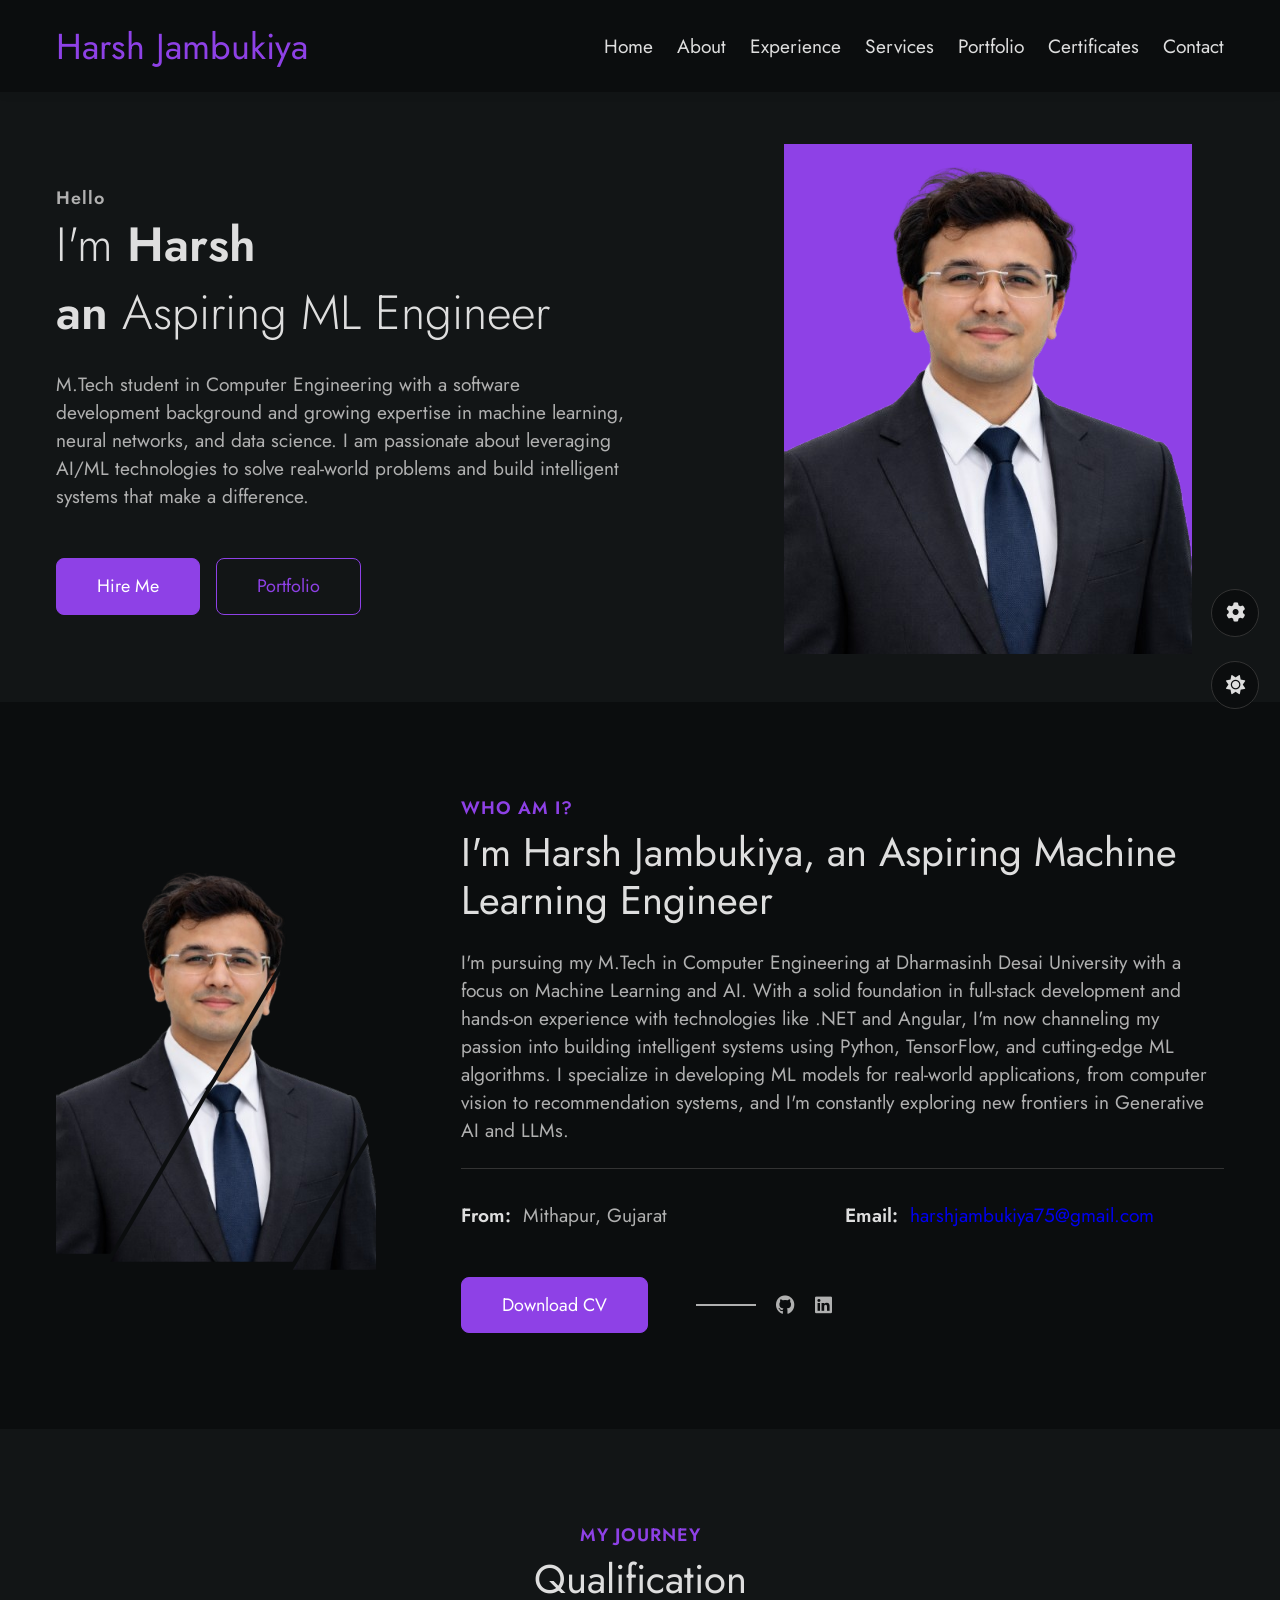
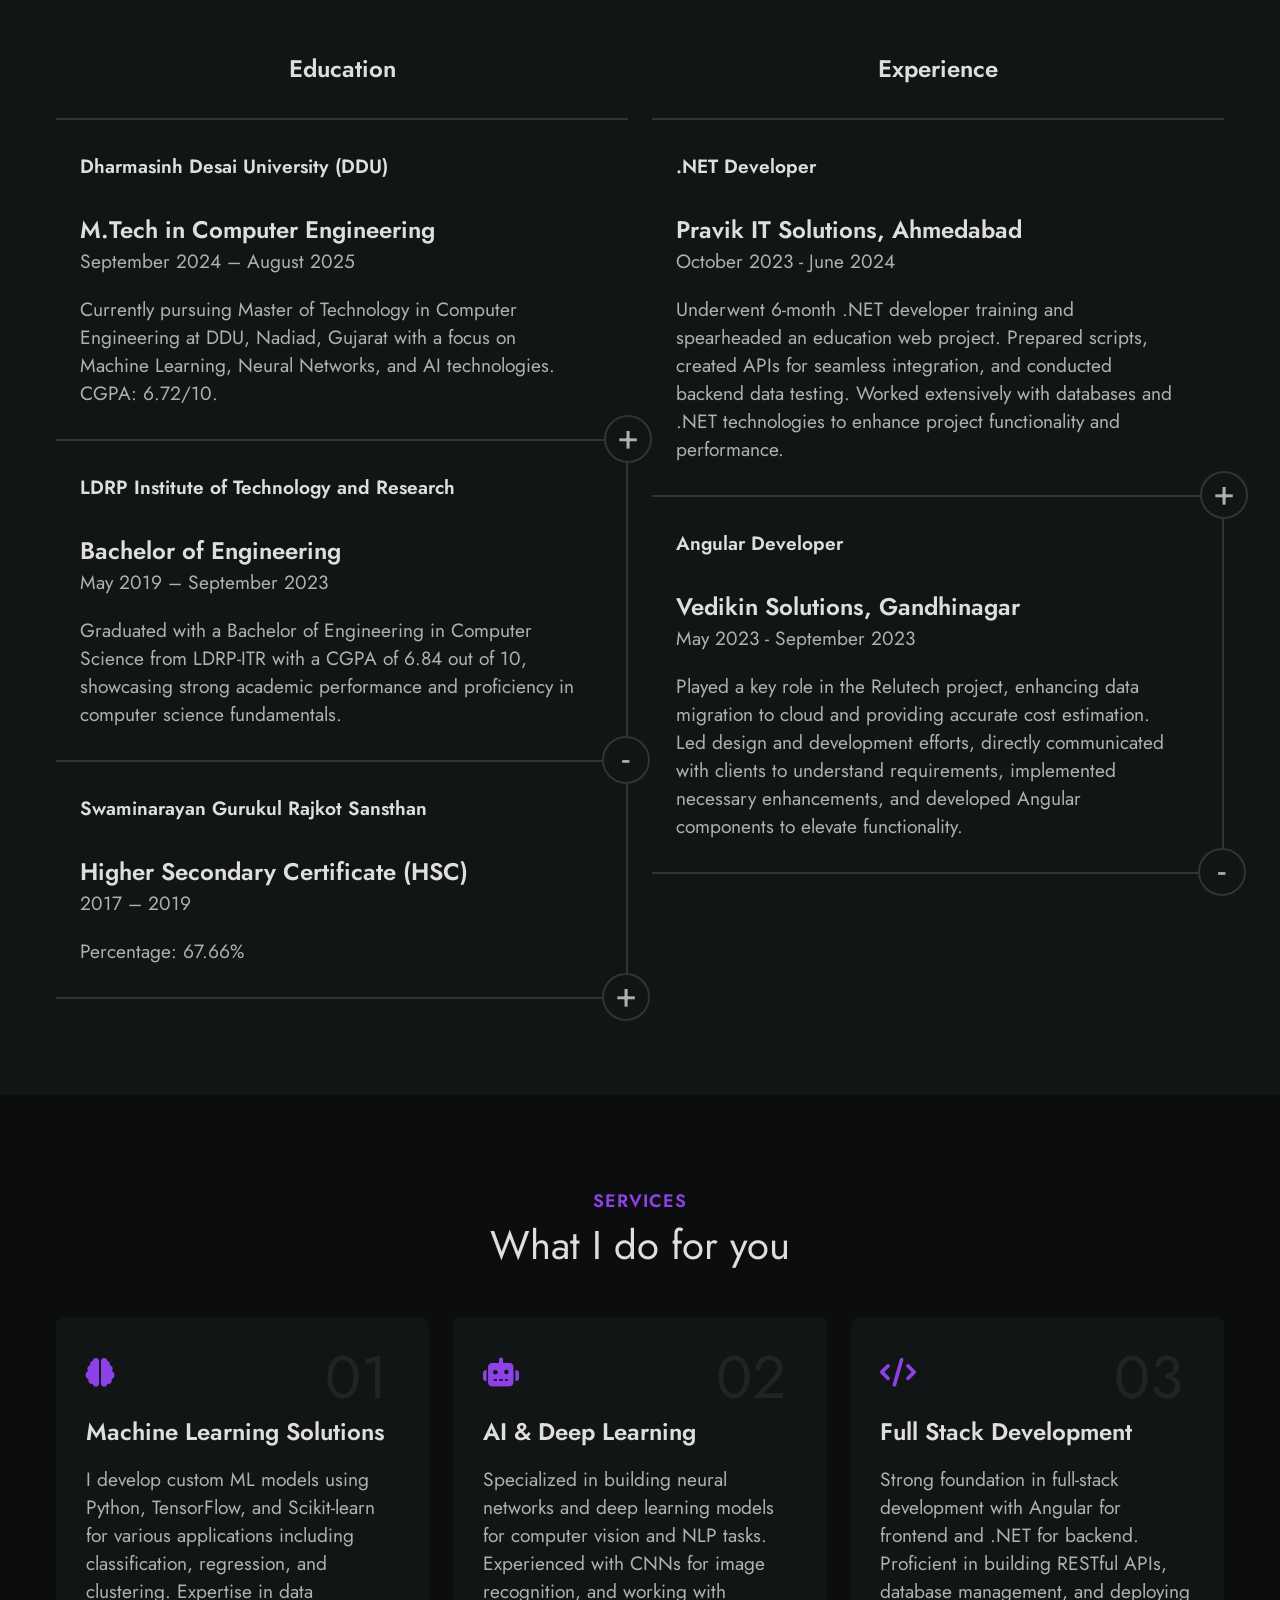
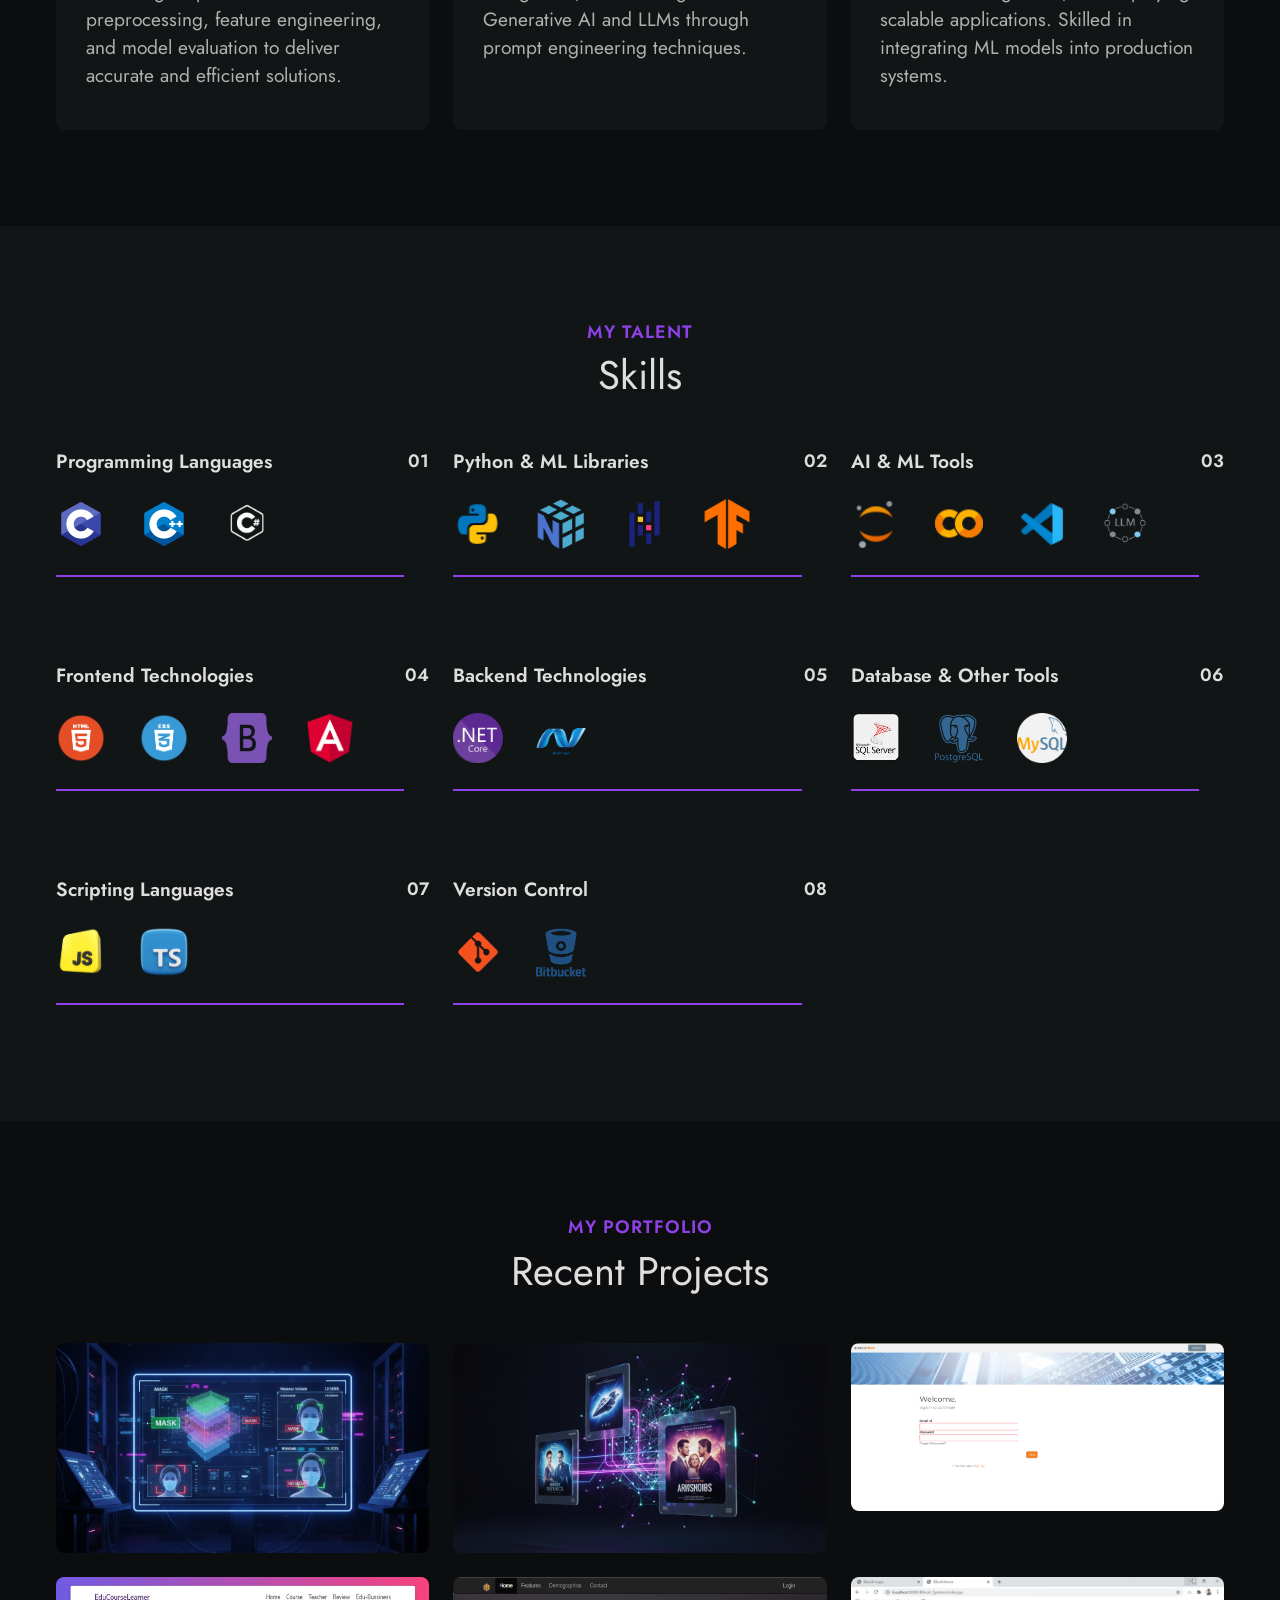
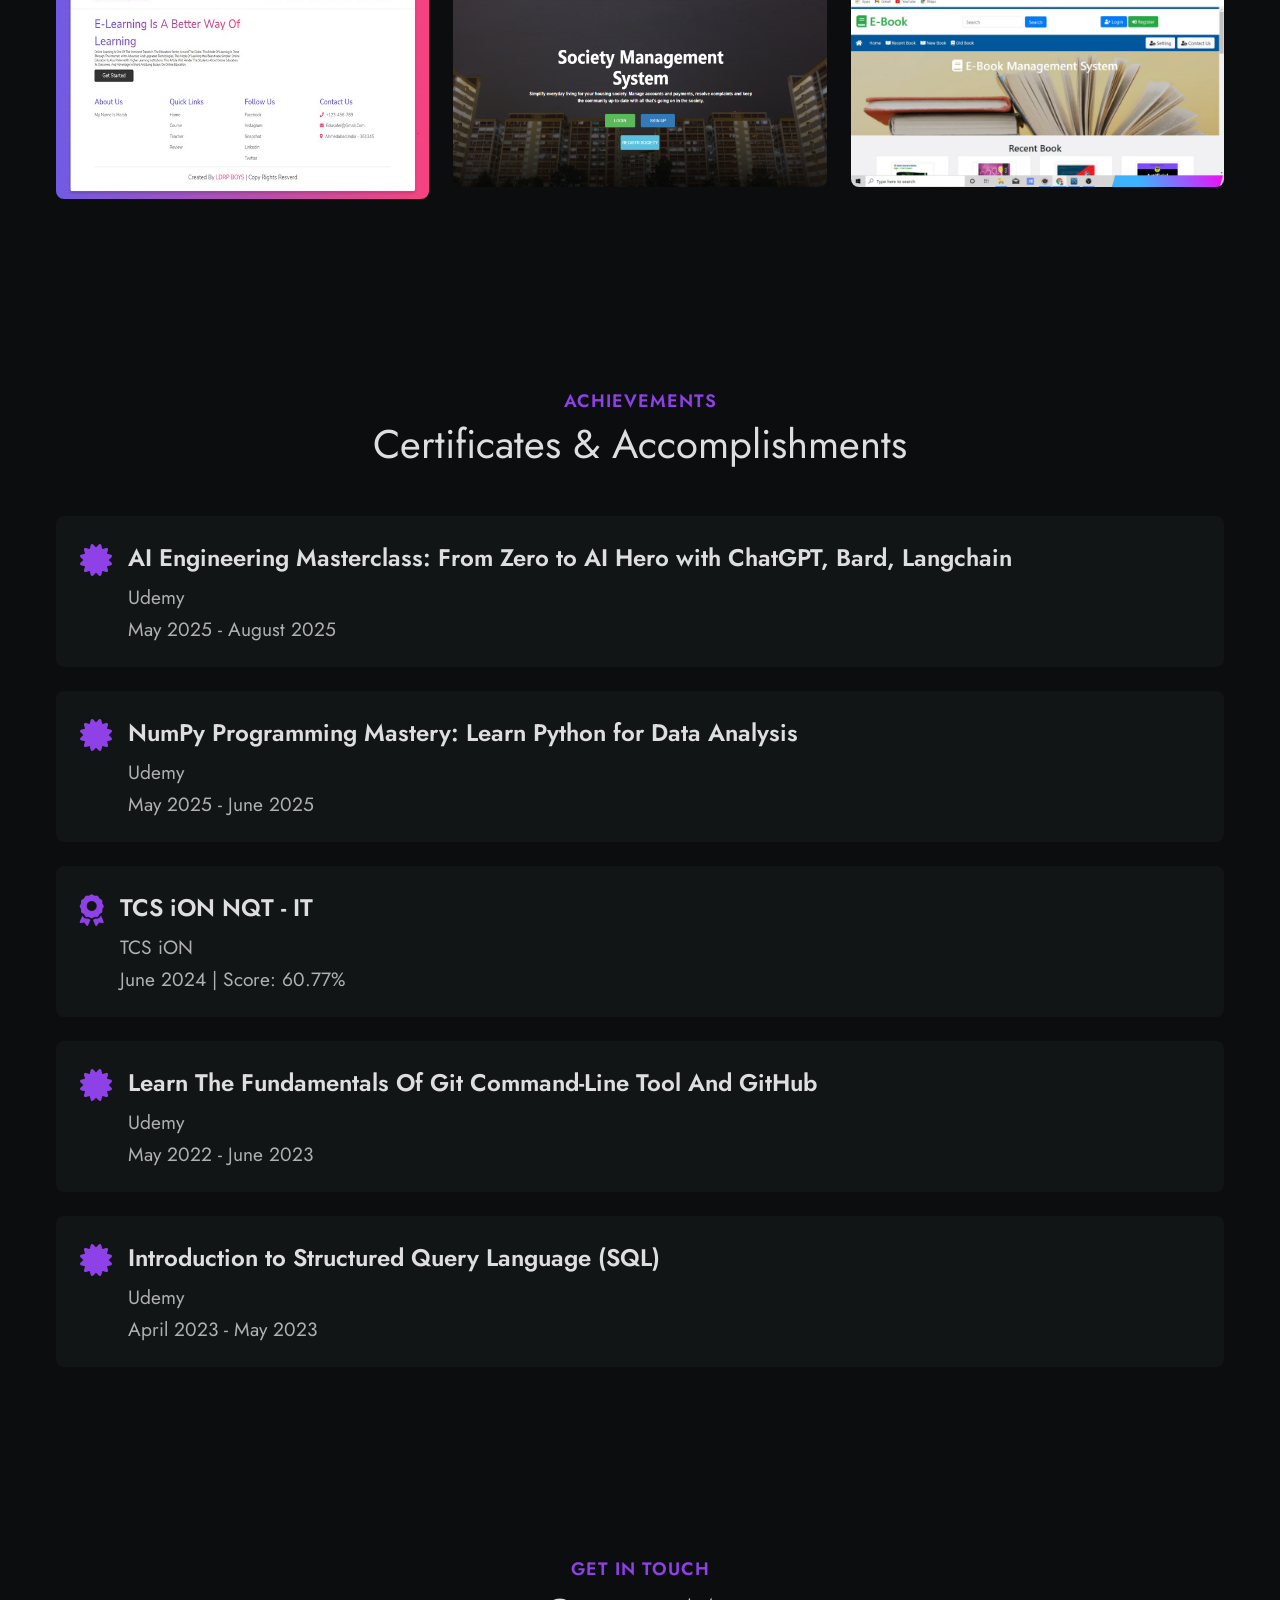
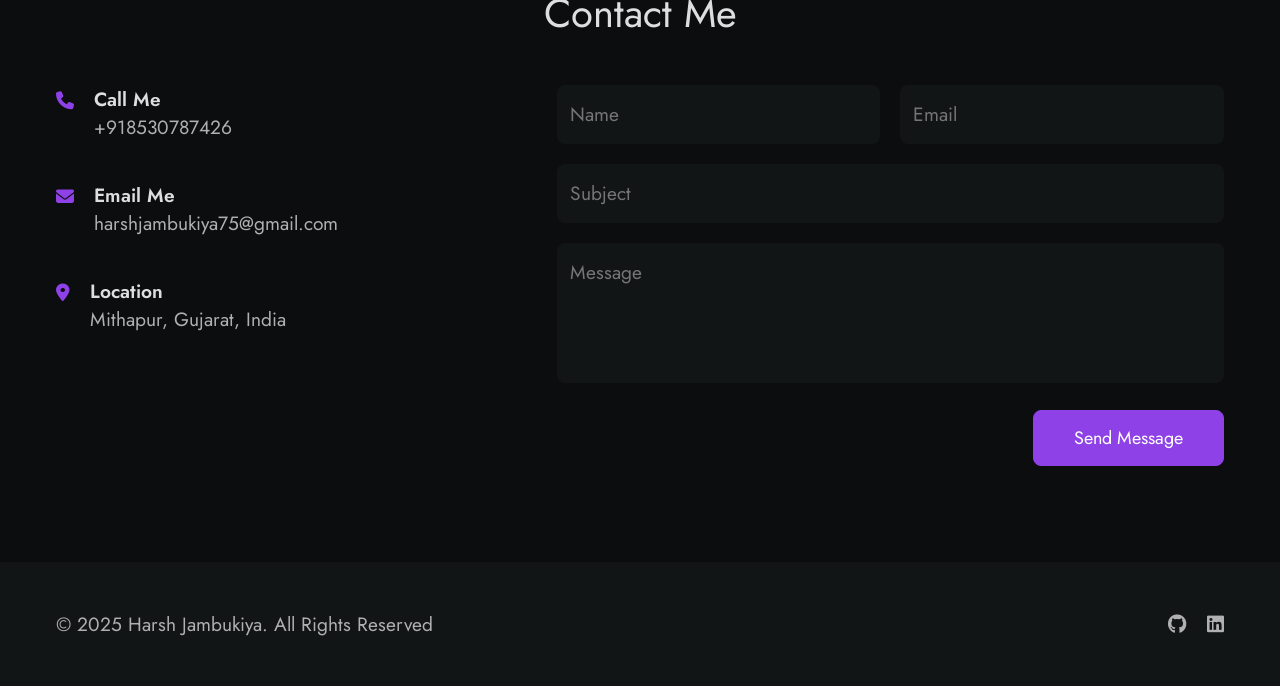
==== commit 3c615de4: "Update Portfolio" ====
--- a/index.html
+++ b/index.html
@@ -1,673 +1,1012 @@
 <!DOCTYPE html>
 <html lang="en">
-
-<head>
-  <meta charset="UTF-8" />
-  <meta name="viewport" content="width=device-width, initial-scale=1.0" />
-
-  <title>Portfolio Website</title>
-
-  <!--Font Awesome-->
-  <link rel="stylesheet" href="https://cdnjs.cloudflare.com/ajax/libs/font-awesome/6.5.1/css/all.min.css" />
-
-  <!--Font Awesome-->
-  <link rel="stylesheet" href="assets/css/styles.css" />
-</head>
-
-<body>
-  <!--==================== STYLE SWITCHER ====================-->
-  <input type="radio" name="color" id="color-1" />
-  <input type="radio" name="color" id="color-2" />
-  <input type="radio" name="color" id="color-3" />
-  <input type="radio" name="color" id="color-4" />
-  <input type="radio" name="color" id="color-5" />
-  <input type="radio" name="color" id="color-6" />
-  <input type="radio" name="color" id="color-7" />
-  <input type="radio" name="color" id="color-8" />
-  <input type="radio" name="color" id="color-9" />
-  <input type="radio" name="color" id="color-10" />
-  <input type="checkbox" id="toggler" />
-  <input type="checkbox" id="day-night" />
-
-  <div class="style__switcher">
-    <label for="toggler" class="style__switcher-toggler">
-      <i class="fa-solid fa-gear fa-spin"></i>
-    </label>
-
-    <label for="day-night" class="style__switcher-theme">
-      <i class="fa-solid fa-sun"></i>
-      <i class="fa-solid fa-moon"></i>
-    </label>
-
-    <h3 class="style__switcher-title">Theme colors</h3>
-
-    <div class="style__switcher-colors">
-      <label for="color-1" class="color-1 color"></label>
-      <label for="color-2" class="color-2 color"></label>
-      <label for="color-3" class="color-3 color"></label>
-      <label for="color-4" class="color-4 color"></label>
-      <label for="color-5" class="color-5 color"></label>
-      <label for="color-6" class="color-6 color"></label>
-      <label for="color-7" class="color-7 color"></label>
-      <label for="color-8" class="color-8 color"></label>
-      <label for="color-9" class="color-9 color"></label>
-      <label for="color-10" class="color-10 color"></label>
+  <head>
+    <meta charset="UTF-8" />
+    <meta name="viewport" content="width=device-width, initial-scale=1.0" />
+
+    <title>Harsh Jambukiya - ML Engineer Portfolio</title>
+
+    <!--Font Awesome-->
+    <link
+      rel="stylesheet"
+      href="https://cdnjs.cloudflare.com/ajax/libs/font-awesome/6.5.1/css/all.min.css"
+    />
+
+    <!--Font Awesome-->
+    <link rel="stylesheet" href="assets/css/styles.css" />
+  </head>
+
+  <body>
+    <!--==================== STYLE SWITCHER ====================-->
+    <input type="radio" name="color" id="color-1" />
+    <input type="radio" name="color" id="color-2" />
+    <input type="radio" name="color" id="color-3" />
+    <input type="radio" name="color" id="color-4" />
+    <input type="radio" name="color" id="color-5" />
+    <input type="radio" name="color" id="color-6" />
+    <input type="radio" name="color" id="color-7" />
+    <input type="radio" name="color" id="color-8" />
+    <input type="radio" name="color" id="color-9" />
+    <input type="radio" name="color" id="color-10" />
+    <input type="checkbox" id="toggler" />
+    <input type="checkbox" id="day-night" />
+
+    <div class="style__switcher">
+      <label for="toggler" class="style__switcher-toggler">
+        <i class="fa-solid fa-gear fa-spin"></i>
+      </label>
+
+      <label for="day-night" class="style__switcher-theme">
+        <i class="fa-solid fa-sun"></i>
+        <i class="fa-solid fa-moon"></i>
+      </label>
+
+      <h3 class="style__switcher-title">Theme colors</h3>
+
+      <div class="style__switcher-colors">
+        <label for="color-1" class="color-1 color"></label>
+        <label for="color-2" class="color-2 color"></label>
+        <label for="color-3" class="color-3 color"></label>
+        <label for="color-4" class="color-4 color"></label>
+        <label for="color-5" class="color-5 color"></label>
+        <label for="color-6" class="color-6 color"></label>
+        <label for="color-7" class="color-7 color"></label>
+        <label for="color-8" class="color-8 color"></label>
+        <label for="color-9" class="color-9 color"></label>
+        <label for="color-10" class="color-10 color"></label>
+      </div>
+    </div>
+
+    <!--==================== HEADER ====================-->
+    <header class="header">
+      <nav class="nav container">
+        <a href="index.html" class="nav__logo">Harsh Jambukiya</a>
+
+        <input type="checkbox" id="nav-toggler" />
+
+        <label for="nav-toggler" class="nav__toggle">
+          <i class="fa-solid fa-bars"></i>
+        </label>
+
+        <ul class="nav__list">
+          <li class="nav__item">
+            <a href="#home" class="nav__link active-link">Home</a>
+          </li>
+
+          <li class="nav__item">
+            <a href="#about" class="nav__link">About</a>
+          </li>
+
+          <li class="nav__item">
+            <a href="#qualification" class="nav__link">Experience</a>
+          </li>
+
+          <li class="nav__item">
+            <a href="#services" class="nav__link">Services</a>
+          </li>
+
+          <li class="nav__item">
+            <a href="#works" class="nav__link">Portfolio</a>
+          </li>
+
+          <li class="nav__item">
+            <a href="#certificates" class="nav__link">Certificates</a>
+          </li>
+
+          <li class="nav__item">
+            <a href="#contact" class="nav__link">Contact</a>
+          </li>
+        </ul>
+      </nav>
+    </header>
+
+    <!--==================== MAIN ====================-->
+    <main class="main">
+      <!--==================== HOME ====================-->
+      <section class="home" id="home">
+        <div class="home__container container grid">
+          <div class="home__content">
+            <span class="home__small">Hello</span>
+            <h1 class="home__title">
+              <span>I'm</span> Harsh <br />
+              an <span>Aspiring ML Engineer</span>
+            </h1>
+
+            <p class="home__description">
+              M.Tech student in Computer Engineering with a software development
+              background and growing expertise in machine learning, neural
+              networks, and data science. I am passionate about leveraging AI/ML
+              technologies to solve real-world problems and build intelligent
+              systems that make a difference.
+            </p>
+
+            <div class="home__btns">
+              <a href="#contact" class="btn">Hire Me</a>
+              <a href="#works" class="btn btn--transparent">Portfolio</a>
+            </div>
+          </div>
+
+          <div class="home__img-wrapper">
+            <img src="assets/img/HomeHarsh.png" alt="" class="home__img" />
+          </div>
+        </div>
+      </section>
+
+      <!--==================== ABOUT ====================-->
+      <section class="about section" id="about">
+        <div class="about__container container grid">
+          <div class="about__img-wrapper">
+            <img src="assets/img/Harsh.png" alt="" class="about__img" />
+            <img src="assets/img/Harsh.png" alt="" class="about__img" />
+            <img src="assets/img/Harsh.png" alt="" class="about__img" />
+            <img src="assets/img/Harsh.png" alt="" class="about__img" />
+          </div>
+
+          <div class="about__content">
+            <h2 class="section__title" data-title="Who am i?">
+              I'm Harsh Jambukiya, an Aspiring Machine Learning Engineer
+            </h2>
+
+            <p class="about__description">
+              I'm pursuing my M.Tech in Computer Engineering at Dharmasinh Desai
+              University with a focus on Machine Learning and AI. With a solid
+              foundation in full-stack development and hands-on experience with
+              technologies like .NET and Angular, I'm now channeling my passion
+              into building intelligent systems using Python, TensorFlow, and
+              cutting-edge ML algorithms. I specialize in developing ML models
+              for real-world applications, from computer vision to
+              recommendation systems, and I'm constantly exploring new frontiers
+              in Generative AI and LLMs.
+            </p>
+
+            <ul class="about__data grid">
+              <li class="data__item">
+                <h3 class="data__title">From:</h3>
+                <span class="data__description">Mithapur, Gujarat</span>
+              </li>
+
+              <li class="data__item">
+                <h3 class="data__title">Email:</h3>
+                <a
+                  href="mailto:harshjambukiya75@gmail.com?subject=Contact&body=Hi%2C%0A%0AI%20saw%20your%20Portfolio%20and%20I%20want%20to%20contact%20you."
+                  class="contact__data"
+                  >harshjambukiya75@gmail.com</a
+                >
+              </li>
+            </ul>
+
+            <div class="about__bottom">
+              <a
+                href="https://drive.google.com/file/d/1h7hyjil7koFTNn_AosfOhfXyly43hzsX/view?usp=sharing"
+                target="_blank"
+                class="btn"
+                >Download CV</a
+              >
+
+              <div class="about__social-links">
+                <a
+                  href="https://github.com/HarshJambukiya"
+                  target="_blank"
+                  class="about__social-link"
+                >
+                  <i class="fa-brands fa-github"></i>
+                </a>
+                <a
+                  href="https://www.linkedin.com/in/harsh-jambukiya-/"
+                  target="_blank"
+                  class="about__social-link"
+                >
+                  <i class="fa-brands fa-linkedin"></i>
+                </a>
+              </div>
+            </div>
+          </div>
+        </div>
+      </section>
+
+      <!--==================== QUALIFICATION ====================-->
+      <section class="qualification section" id="qualification">
+        <h2 class="section__title title-center" data-title="My Journey">
+          Qualification
+        </h2>
+
+        <div class="resume__container container grid">
+          <div class="resume__group">
+            <h3 class="resume__heading">Education</h3>
+
+            <div class="resume__items">
+              <div class="resume__item">
+                <div class="resume__header">
+                  <h3 class="resume__subtitle">
+                    Dharmasinh Desai University (DDU)
+                  </h3>
+                  <span class="resume__icon">+</span>
+                </div>
+
+                <div class="resume__content">
+                  <div class="resume__datea-title">
+                    <h3 class="resume__title">
+                      M.Tech in Computer Engineering
+                    </h3>
+                    <span class="resume__date"
+                      >September 2024 – August 2025</span
+                    >
+                  </div>
+
+                  <p class="resume__description">
+                    Currently pursuing Master of Technology in Computer
+                    Engineering at DDU, Nadiad, Gujarat with a focus on Machine
+                    Learning, Neural Networks, and AI technologies. CGPA:
+                    6.72/10.
+                  </p>
+                </div>
+              </div>
+
+              <div class="resume__item">
+                <div class="resume__header">
+                  <h3 class="resume__subtitle">
+                    LDRP Institute of Technology and Research
+                  </h3>
+                  <span class="resume__icon">-</span>
+                </div>
+
+                <div class="resume__content">
+                  <div class="resume__datea-title">
+                    <h3 class="resume__title">Bachelor of Engineering</h3>
+                    <span class="resume__date">May 2019 – September 2023</span>
+                  </div>
+
+                  <p class="resume__description">
+                    Graduated with a Bachelor of Engineering in Computer Science
+                    from LDRP-ITR with a CGPA of 6.84 out of 10, showcasing
+                    strong academic performance and proficiency in computer
+                    science fundamentals.
+                  </p>
+                </div>
+              </div>
+
+              <div class="resume__item">
+                <div class="resume__header">
+                  <h3 class="resume__subtitle">
+                    Swaminarayan Gurukul Rajkot Sansthan
+                  </h3>
+                  <span class="resume__icon">+</span>
+                </div>
+
+                <div class="resume__content">
+                  <div class="resume__datea-title">
+                    <h3 class="resume__title">
+                      Higher Secondary Certificate (HSC)
+                    </h3>
+                    <span class="resume__date">2017 – 2019</span>
+                  </div>
+
+                  <p class="resume__description">Percentage: 67.66%</p>
+                </div>
+              </div>
+            </div>
+          </div>
+
+          <div class="resume__group">
+            <h3 class="resume__heading">Experience</h3>
+
+            <div class="resume__items">
+              <div class="resume__item">
+                <div class="resume__header">
+                  <h3 class="resume__subtitle">.NET Developer</h3>
+                  <span class="resume__icon">+</span>
+                </div>
+
+                <div class="resume__content">
+                  <div class="resume__datea-title">
+                    <h3 class="resume__title">
+                      Pravik IT Solutions, Ahmedabad
+                    </h3>
+                    <span class="resume__date">October 2023 - June 2024</span>
+                  </div>
+
+                  <p class="resume__description">
+                    Underwent 6-month .NET developer training and spearheaded an
+                    education web project. Prepared scripts, created APIs for
+                    seamless integration, and conducted backend data testing.
+                    Worked extensively with databases and .NET technologies to
+                    enhance project functionality and performance.
+                  </p>
+                </div>
+              </div>
+
+              <div class="resume__item">
+                <div class="resume__header">
+                  <h3 class="resume__subtitle">Angular Developer</h3>
+                  <span class="resume__icon">-</span>
+                </div>
+
+                <div class="resume__content">
+                  <div class="resume__datea-title">
+                    <h3 class="resume__title">
+                      Vedikin Solutions, Gandhinagar
+                    </h3>
+                    <span class="resume__date">May 2023 - September 2023</span>
+                  </div>
+
+                  <p class="resume__description">
+                    Played a key role in the Relutech project, enhancing data
+                    migration to cloud and providing accurate cost estimation.
+                    Led design and development efforts, directly communicated
+                    with clients to understand requirements, implemented
+                    necessary enhancements, and developed Angular components to
+                    elevate functionality.
+                  </p>
+                </div>
+              </div>
+            </div>
+          </div>
+        </div>
+      </section>
+
+      <!--==================== SERVICES ====================-->
+      <section class="services section" id="services">
+        <h2 class="section__title title-center" data-title="Services">
+          What I do for you
+        </h2>
+
+        <div class="services__container container grid">
+          <div class="services__item">
+            <i class="fa-solid fa-brain services__icon"></i>
+
+            <h3 class="services__title">Machine Learning Solutions</h3>
+            <p class="services__description">
+              I develop custom ML models using Python, TensorFlow, and
+              Scikit-learn for various applications including classification,
+              regression, and clustering. Expertise in data preprocessing,
+              feature engineering, and model evaluation to deliver accurate and
+              efficient solutions.
+            </p>
+
+            <span class="services__no">01</span>
+          </div>
+
+          <div class="services__item">
+            <i class="fa-solid fa-robot services__icon"></i>
+
+            <h3 class="services__title">AI & Deep Learning</h3>
+            <p class="services__description">
+              Specialized in building neural networks and deep learning models
+              for computer vision and NLP tasks. Experienced with CNNs for image
+              recognition, and working with Generative AI and LLMs through
+              prompt engineering techniques.
+            </p>
+
+            <span class="services__no">02</span>
+          </div>
+
+          <div class="services__item">
+            <i class="fa-solid fa-code services__icon"></i>
+
+            <h3 class="services__title">Full Stack Development</h3>
+            <p class="services__description">
+              Strong foundation in full-stack development with Angular for
+              frontend and .NET for backend. Proficient in building RESTful
+              APIs, database management, and deploying scalable applications.
+              Skilled in integrating ML models into production systems.
+            </p>
+
+            <span class="services__no">03</span>
+          </div>
+        </div>
+      </section>
+
+      <!--==================== SKILLS ====================-->
+      <section class="skills section">
+        <h2 class="section__title title-center" data-title="My Talent">
+          Skills
+        </h2>
+
+        <div class="skills__container container grid">
+          <div class="skills__item">
+            <div class="skills__titles">
+              <h3 class="skills__name">Programming Languages</h3>
+              <span class="skills__no">01</span>
+            </div>
+
+            <div class="image-container">
+              <img src="assets/img/c.png" alt="C Logo" width="50" height="50" />
+              <img
+                src="assets/img/c++.png"
+                alt="C++ Logo"
+                width="50"
+                height="50"
+              />
+              
+              <img
+                src="assets/img/csharp.png"
+                alt="C# Logo"
+                width="50"
+                height="50"
+              />
+            </div>
+
+            <div class="sills__bar">
+              <div class="skills__percentage" style="width: 100%">
+                <span></span>
+              </div>
+            </div>
+          </div>
+
+          <div class="skills__item">
+            <div class="skills__titles">
+              <h3 class="skills__name">Python & ML Libraries</h3>
+              <span class="skills__no">02</span>
+            </div>
+
+            <!-- Logos -->
+            <div class="image-container">
+              <img
+                src="assets/img/python.png"
+                alt="Python Logo"
+                width="50"
+                height="50"
+              />
+              <img
+                src="assets/img/numpy.png"
+                alt="NumPy Logo"
+                width="50"
+                height="50"
+              />
+              <img
+                src="assets/img/pandas.png"
+                alt="Pandas Logo"
+                width="50"
+                height="50"
+              />
+              <img
+                src="assets/img/tensorflow.png"
+                alt="TensorFlow Logo"
+                width="50"
+                height="50"
+              />
+            </div>
+
+            <div class="sills__bar">
+              <div class="skills__percentage" style="width: 100%">
+                <span></span>
+              </div>
+            </div>
+          </div>
+
+          <div class="skills__item">
+  <div class="skills__titles">
+    <h3 class="skills__name">AI & ML Tools</h3>
+    <span class="skills__no">03</span>
+  </div>
+
+  <!-- Tool Logos -->
+  <div class="image-container">
+    <img src="assets/img/jupyter.png" alt="Jupyter Notebook Logo" width="50" height="50" />
+    <img src="assets/img/colab.png" alt="Google Colab Logo" width="50" height="50" />
+    <img src="assets/img/vscode.png" alt="VS Code Logo" width="50" height="50" />
+    <img src="assets/img/llm.png" alt="LLM Logo" width="50" height="50" />
+  </div>
+
+
+  <div class="sills__bar">
+    <div class="skills__percentage" style="width: 100%">
+      <span></span>
     </div>
   </div>
-
-  <!--==================== HEADER ====================-->
-  <header class="header">
-    <nav class="nav container">
-      <a href="index.html" class="nav__logo">Harsh Jambukiya</a>
-
-      <input type="checkbox" id="nav-toggler" />
-
-      <label for="nav-toggler" class="nav__toggle">
-        <i class="fa-solid fa-bars"></i>
-      </label>
-
-      <ul class="nav__list">
-        <li class="nav__item">
-          <a href="#home" class="nav__link active-link">Home</a>
-        </li>
-
-        <li class="nav__item">
-          <a href="#about" class="nav__link">About</a>
-        </li>
-
-        <li class="nav__item">
-          <a href="#qualification" class="nav__link">Experience</a>
-        </li>
-
-        <li class="nav__item">
-          <a href="#services" class="nav__link">Services</a>
-        </li>
-
-        <li class="nav__item">
-          <a href="#works" class="nav__link">Portfolio</a>
-        </li>
-
-        <li class="nav__item">
-          <a href="#contact" class="nav__link">Contact</a>
-        </li>
-      </ul>
-    </nav>
-  </header>
-
-  <!--==================== MAIN ====================-->
-  <main class="main">
-    <!--==================== HOME ====================-->
-    <section class="home" id="home">
-      <div class="home__container container grid">
-        <div class="home__content">
-          <span class="home__small">Hello</span>
-          <h1 class="home__title">
-            <span>I'm</span> Harsh <br />
-            a <span>Full stack Developer</span>
-          </h1>
-
-          <p class="home__description">
-            I am seeking a challenging position in the field of computer
-            science where I can showcase my theoretical and practical
-            expertise, enhance my research and experimental skills, and
-            advance to senior roles within the technical domains that interest
-            me.
-          </p>
-
-          <div class="home__btns">
-            <a href="#contact" class="btn">Hire Me</a>
-            <a href="#works" class="btn btn--transparent">Portfolio</a>
+</div>
+
+
+          <div class="skills__item">
+            <div class="skills__titles">
+              <h3 class="skills__name">Frontend Technologies</h3>
+              <span class="skills__no">04</span>
+            </div>
+
+            <div class="image-container">
+              <img
+                src="assets/img/html.png"
+                alt="HTML Logo"
+                width="50"
+                height="50"
+              />
+              <img
+                src="assets/img/css.png"
+                alt="CSS Logo"
+                width="50"
+                height="50"
+              />
+              <img
+                src="assets/img/BT.png"
+                alt="Bootstrap Logo"
+                width="50"
+                height="50"
+              />
+              <img
+                src="assets/img/Angular.png"
+                alt="Angular Logo"
+                width="50"
+                height="50"
+              />
+            </div>
+
+            <div class="sills__bar">
+              <div class="skills__percentage" style="width: 100%">
+                <span></span>
+              </div>
+            </div>
+          </div>
+
+          <div class="skills__item">
+            <div class="skills__titles">
+              <h3 class="skills__name">Backend Technologies</h3>
+              <span class="skills__no">05</span>
+            </div>
+
+            <div class="image-container">
+              <img
+                src="assets/img/net-core.png"
+                alt=".Net-core Logo"
+                width="50"
+                height="50"
+              />
+              <img
+                src="assets/img/ASP.png"
+                alt="ASP .net Logo"
+                width="50"
+                height="50"
+              />
+            </div>
+
+            <div class="sills__bar">
+              <div class="skills__percentage" style="width: 100%">
+                <span></span>
+              </div>
+            </div>
+          </div>
+
+          <div class="skills__item">
+            <div class="skills__titles">
+              <h3 class="skills__name">Database & Other Tools</h3>
+              <span class="skills__no">06</span>
+            </div>
+
+            <div class="image-container">
+              <img
+                src="assets/img/SQL-server.png"
+                alt="SQL Server Logo"
+                width="50"
+                height="50"
+              />
+              <img
+                src="assets/img/PS.png"
+                alt="PostgreSQL Logo"
+                width="50"
+                height="50"
+              />
+              <img
+                src="assets/img/MSQL.png"
+                alt="MySQL Logo"
+                width="50"
+                height="50"
+              />
+            </div>
+
+            <div class="sills__bar">
+              <div class="skills__percentage" style="width: 100%">
+                <span></span>
+              </div>
+            </div>
+          </div>
+
+          <div class="skills__item">
+            <div class="skills__titles">
+              <h3 class="skills__name">Scripting Languages</h3>
+              <span class="skills__no">07</span>
+            </div>
+            <div class="image-container">
+              <img
+                src="assets/img/js.png"
+                alt="JavaScript Logo"
+                width="50"
+                height="50"
+              />
+              <img
+                src="assets/img/TS.png"
+                alt="TypeScript Logo"
+                width="50"
+                height="50"
+              />
+            </div>
+
+            <div class="sills__bar">
+              <div class="skills__percentage" style="width: 100%">
+                <span></span>
+              </div>
+            </div>
+          </div>
+
+          <div class="skills__item">
+            <div class="skills__titles">
+              <h3 class="skills__name">Version Control</h3>
+              <span class="skills__no">08</span>
+            </div>
+            <div class="image-container">
+              <img
+                src="assets/img/GIT.png"
+                alt="GIT Logo"
+                width="50"
+                height="50"
+              />
+              <img
+                src="assets/img/Bitbucket.png"
+                alt="BitBucket Logo"
+                width="50"
+                height="50"
+              />
+            </div>
+
+            <div class="sills__bar">
+              <div class="skills__percentage" style="width: 100%">
+                <span></span>
+              </div>
+            </div>
           </div>
         </div>
-
-        <div class="home__img-wrapper">
-          <img src="assets/img/1.png" alt="" class="home__img" />
+      </section>
+
+      <!--==================== PORTFOLIO ====================-->
+      <section class="works section" id="works">
+        <h2 class="section__title title-center" data-title="My Portfolio">
+          Recent Projects
+        </h2>
+
+        <div class="work__container container grid">
+          <div class="work__card">
+            <img
+              src="assets/img/face-mask.png"
+              alt="Face Mask Detection"
+              class="work__img"
+              onerror="this.src='https://via.placeholder.com/400x300/667eea/ffffff?text=Face+Mask+Detection'"
+            />
+
+            <div class="work__details">
+              <h3 class="work__title">
+                Face Mask Detection using CNN & OpenCV
+              </h3>
+              <span class="work__description"
+                >Real-time face mask detection system using Convolutional Neural
+                Networks and OpenCV. Implements image augmentation, dropout
+                regularization, and comprehensive model evaluation.</span
+              >
+            </div>
+          </div>
+
+          <div class="work__card">
+            <img
+              src="assets/img/movie-rec.png"
+              alt="Movie Recommendation"
+              class="work__img"
+              onerror="this.src='https://via.placeholder.com/400x300/764ba2/ffffff?text=Movie+Recommender'"
+            />
+
+            <div class="work__details">
+              <h3 class="work__title">Movie Recommendation System</h3>
+              <span class="work__description"
+                >Content-based movie recommendation system using NLP techniques
+                (CountVectorizer, cosine similarity). Deployed with Streamlit
+                and integrated with TMDB API for dynamic poster fetching.</span
+              >
+            </div>
+          </div>
+
+          <div class="work__card">
+            <img
+              src="assets/img/Relutech.png"
+              alt="Relutech"
+              class="work__img"
+            />
+
+            <div class="work__details">
+              <h3 class="work__title">RELUTECH - Server Migration Tool</h3>
+              <span class="work__description"
+                >Designed critical features using Angular and PHP. Facilitated
+                efficient data migration to cloud storage with robust security
+                through hash code password storage.</span
+              >
+            </div>
+          </div>
+
+          <div class="work__card">
+            <img
+              src="assets/img/EduCourse.jpg"
+              alt="Educourse"
+              class="work__img"
+            />
+
+            <div class="work__details">
+              <h3 class="work__title">Educourse Learner</h3>
+              <span class="work__description"
+                >Online learning platform with comprehensive course management
+                and interactive features.</span
+              >
+            </div>
+          </div>
+
+          <div class="work__card">
+            <img
+              src="assets/img/society-1.png"
+              alt="Society Management"
+              class="work__img"
+            />
+
+            <div class="work__details">
+              <h3 class="work__title">Society Management System</h3>
+              <span class="work__description"
+                >Complete society management solution with member tracking and
+                administrative features.</span
+              >
+            </div>
+          </div>
+
+          <div class="work__card">
+            <img
+              src="assets/img/Book-e-sell.png"
+              alt="Book E-sell"
+              class="work__img"
+            />
+
+            <div class="work__details">
+              <h3 class="work__title">Book-e-Sell E-commerce</h3>
+              <span class="work__description"
+                >Full-stack e-commerce platform built with React.js, .NET
+                backend, and PostgreSQL database.</span
+              >
+            </div>
+          </div>
+        </div>
+      </section>
+
+      <!--==================== CERTIFICATES ====================-->
+      <section class="certificates section" id="certificates">
+        <h2 class="section__title title-center" data-title="Achievements">
+          Certificates & Accomplishments
+        </h2>
+
+        <div class="certificates__container container">
+          <div class="certificates__items">
+            <div class="certificate__item">
+              <i class="fa-solid fa-certificate certificate__icon"></i>
+              <div class="certificate__content">
+                <h3 class="certificate__title">
+                  AI Engineering Masterclass: From Zero to AI Hero with ChatGPT,
+                  Bard, Langchain
+                </h3>
+                <span class="certificate__platform">Udemy</span>
+                <span class="certificate__date">May 2025 - August 2025</span>
+              </div>
+            </div>
+
+            <div class="certificate__item">
+              <i class="fa-solid fa-certificate certificate__icon"></i>
+              <div class="certificate__content">
+                <h3 class="certificate__title">
+                  NumPy Programming Mastery: Learn Python for Data Analysis
+                </h3>
+                <span class="certificate__platform">Udemy</span>
+                <span class="certificate__date">May 2025 - June 2025</span>
+              </div>
+            </div>
+
+            <div class="certificate__item">
+              <i class="fa-solid fa-award certificate__icon"></i>
+              <div class="certificate__content">
+                <h3 class="certificate__title">TCS iON NQT - IT</h3>
+                <span class="certificate__platform">TCS iON</span>
+                <span class="certificate__date">June 2024 | Score: 60.77%</span>
+              </div>
+            </div>
+
+            <div class="certificate__item">
+              <i class="fa-solid fa-certificate certificate__icon"></i>
+              <div class="certificate__content">
+                <h3 class="certificate__title">
+                  Learn The Fundamentals Of Git Command-Line Tool And GitHub
+                </h3>
+                <span class="certificate__platform">Udemy</span>
+                <span class="certificate__date">May 2022 - June 2023</span>
+              </div>
+            </div>
+
+            <div class="certificate__item">
+              <i class="fa-solid fa-certificate certificate__icon"></i>
+              <div class="certificate__content">
+                <h3 class="certificate__title">
+                  Introduction to Structured Query Language (SQL)
+                </h3>
+                <span class="certificate__platform">Udemy</span>
+                <span class="certificate__date">April 2023 - May 2023</span>
+              </div>
+            </div>
+          </div>
+        </div>
+      </section>
+
+      <!--==================== CONTACT ====================-->
+      <section class="contact section" id="contact">
+        <h2 class="section__title title-center" data-title="Get in touch">
+          Contact Me
+        </h2>
+
+        <div class="contact__container container grid">
+          <div class="contact__details">
+            <div class="contact__item">
+              <i class="fa-solid fa-phone contact__icon"></i>
+
+              <div>
+                <h3 class="contact__title">Call Me</h3>
+                <span class="contact__data">+918530787426</span>
+              </div>
+            </div>
+
+            <div class="contact__item">
+              <i class="fa-solid fa-envelope contact__icon"></i>
+
+              <div>
+                <h3 class="contact__title">Email Me</h3>
+                <span class="contact__data">harshjambukiya75@gmail.com</span>
+              </div>
+            </div>
+
+            <div class="contact__item">
+              <i class="fa-solid fa-location-dot contact__icon"></i>
+
+              <div>
+                <h3 class="contact__title">Location</h3>
+                <span class="contact__data">Mithapur, Gujarat, India</span>
+              </div>
+            </div>
+          </div>
+
+          <form
+            action="https://api.web3forms.com/submit"
+            method="POST"
+            class="contact__form"
+          >
+            <input
+              type="hidden"
+              name="access_key"
+              value="f230814d-1fc3-4435-8a81-3d4c2ea38bbd"
+            />
+            <div class="form__group">
+              <div class="form__input">
+                <input
+                  type="text"
+                  placeholder="Name"
+                  name="username"
+                  class="input__control"
+                  required
+                  autocomplete="off"
+                />
+              </div>
+
+              <div class="form__input">
+                <input
+                  type="email"
+                  placeholder="Email"
+                  name="email"
+                  class="input__control"
+                  required
+                  autocomplete="off"
+                />
+              </div>
+            </div>
+
+            <div class="form__input">
+              <input
+                type="text"
+                placeholder="Subject"
+                name="subject"
+                class="input__control"
+                required
+                autocomplete="off"
+              />
+            </div>
+
+            <div class="form__input">
+              <textarea
+                name="Message"
+                id="Message"
+                placeholder="Message"
+                cols="30"
+                rows="10"
+                class="input__control textarea"
+                minlength="5"
+              ></textarea>
+            </div>
+
+            <button class="btn contact__btn">Send Message</button>
+          </form>
+        </div>
+      </section>
+    </main>
+
+    <!--==================== FOOTER ====================-->
+    <footer class="footer">
+      <div class="footer__container container">
+        <p class="footer__copyright">
+          &copy; 2025 Harsh Jambukiya. All Rights Reserved
+        </p>
+
+        <div class="footer__social-links">
+          <a
+            href="https://github.com/HarshJambukiya"
+            target="_blank"
+            class="footer__social-link"
+          >
+            <i class="fa-brands fa-github"></i>
+          </a>
+
+          <a
+            href="https://www.linkedin.com/in/harsh-jambukiya-/"
+            target="_blank"
+            class="footer__social-link"
+          >
+            <i class="fa-brands fa-linkedin"></i>
+          </a>
         </div>
       </div>
-    </section>
-
-    <!--==================== ABOUT ====================-->
-    <section class="about section" id="about">
-      <div class="about__container container grid">
-        <div class="about__img-wrapper">
-          <img src="assets/img/profile.jpg" alt="" class="about__img" />
-          <img src="assets/img/profile.jpg" alt="" class="about__img" />
-          <img src="assets/img/profile.jpg" alt="" class="about__img" />
-          <img src="assets/img/profile.jpg" alt="" class="about__img" />
-        </div>
-
-        <div class="about__content">
-          <h2 class="section__title" data-title="Who am i?">
-            I'm Harsh Jambukiya, a Full Stack Developer and Software Engineer
-          </h2>
-
-          <p class="about__description">
-            I'm a Full Stack Developer with a knack for building robust and
-            reliable systems that power dynamic websites and applications. I
-            thrive on solving complex problems and ensuring seamless
-            functionality behind the scenes. Whether it's designing efficient
-            databases or implementing secure user authentication, I am
-            committed to making your online projects successful. Let's
-            collaborate to transform your ideas into reality!
-          </p>
-
-          <ul class="about__data grid">
-            <li class="data__item">
-              <h3 class="data__title">From:</h3>
-              <span class="data__description">Ahmedabad, Gujarat</span>
-            </li>
-
-            <li class="data__item">
-              <h3 class="data__title">Email:</h3>
-              <a href="mailto:harshjambukiya75@gmail.com?subject=Contact&body=Hi%2C%0A%0AI%20saw%20your%20Portfolio%20and%20I%20want%20to%20contact%20you."
-                class="contact__data">harshjambukiya75@gmail.com</a>
-            </li>
-          </ul>
-
-          <div class="about__bottom">
-            <a href="https://drive.google.com/file/d/15xY2BOihuQLJzqJaTKsDNTOsERKd1O0m/view?usp=sharing" target="_blank"
-              class="btn">Download CV</a>
-
-            <div class="about__social-links">
-              <a href="https://github.com/HarshJambukiya" target="_blank" class="about__social-link">
-                <i class="fa-brands fa-github"></i>
-              </a>
-              <a href="https://www.linkedin.com/in/harsh-jambukiya-/" target="_blank" class="about__social-link">
-                <i class="fa-brands fa-linkedin"></i>
-              </a>
-            </div>
-          </div>
-        </div>
-      </div>
-    </section>
-
-    <!--==================== QUALIFICATION ====================-->
-    <section class="qualification section" id="qualification">
-      <h2 class="section__title title-center" data-title="My Journey">
-        Qualification
-      </h2>
-
-      <div class="resume__container container grid">
-        <div class="resume__group">
-          <h3 class="resume__heading">Education</h3>
-
-          <div class="resume__items">
-            <div class="resume__item">
-              <div class="resume__header">
-                <h3 class="resume__subtitle">
-                  LDRP Institute of Technology and Research
-                </h3>
-                <span class="resume__icon">+</span>
-              </div>
-
-              <div class="resume__content">
-                <div class="resume__datea-title">
-                  <h3 class="resume__title">Bachelor of Engineering</h3>
-                  <span class="resume__date">July 2019 – June 2023</span>
-                </div>
-
-                <p class="resume__description">
-                  I graduated with a Bachelor of Engineering in Computer
-                  Science from LDRP-ITR with a CGPA of 6.84 out of 10,
-                  showcasing strong academic performance and proficiency in
-                  computer science fundamentals.
-                </p>
-              </div>
-            </div>
-
-            <div class="resume__item">
-              <div class="resume__header">
-                <h3 class="resume__subtitle">
-                  Swaminarayan Gurukul Rajkot Sansthan
-                </h3>
-                <span class="resume__icon">-</span>
-              </div>
-
-              <div class="resume__content">
-                <div class="resume__datea-title">
-                  <h3 class="resume__title">High School Marks.</h3>
-                  <span class="resume__date">2018 – 2019</span>
-                </div>
-
-                <p class="resume__description">Grade: 67%</p>
-              </div>
-            </div>
-          </div>
-        </div>
-
-        <div class="resume__group">
-          <h3 class="resume__heading">Experience</h3>
-
-          <div class="resume__items">
-            <div class="resume__item">
-              <div class="resume__header">
-                <h3 class="resume__subtitle">.NET Developer</h3>
-                <span class="resume__icon">+</span>
-              </div>
-
-              <div class="resume__content">
-                <div class="resume__datea-title">
-                  <h3 class="resume__title">
-                    Pravik IT Solutions, Ahmedabad
-                  </h3>
-                  <span class="resume__date">October 2023 - March 2024</span>
-                </div>
-
-                <p class="resume__description">
-                  At Pravik IT Solutions, spearheaded an education web
-                  project, crafted APIs for seamless integration, and worked
-                  extensively with DB and .NET technologies to enhance project
-                  functionality and performance.
-                </p>
-              </div>
-            </div>
-
-            <div class="resume__item">
-              <div class="resume__header">
-                <h3 class="resume__subtitle">Angular Developer</h3>
-                <span class="resume__icon">-</span>
-              </div>
-
-              <div class="resume__content">
-                <div class="resume__datea-title">
-                  <h3 class="resume__title">
-                    Vedikin Solutions, Gandhinagar
-                  </h3>
-                  <span class="resume__date">May 2023 - September 2023</span>
-                </div>
-
-                <p class="resume__description">
-                  Key role in Relutech project at Vedikin Solutions: enhanced
-                  data migration to cloud, accurate cost estimation. Design,
-                  development lead.
-                </p>
-                <p style="color: hsl(0, 0%, 87%)">Achievements/Tasks</p>
-                <br />
-                <ul>
-                  <li>
-                    <p>
-                      Directly communicated with clients, comprehended project
-                      needs, and implemented enhancements. Developed Angular
-                      components to elevate functionality.
-                    </p>
-                  </li>
-                </ul>
-              </div>
-            </div>
-
-            <div class="resume__item">
-              <div class="resume__header">
-                <h3 class="resume__subtitle">Full stack Developer</h3>
-                <span class="resume__icon">+</span>
-              </div>
-
-              <div class="resume__content">
-                <div class="resume__datea-title">
-                  <h3 class="resume__title">Tatvasoft, Gandhinagar</h3>
-                  <span class="resume__date">May 2022 - June 2022</span>
-                </div>
-
-                <p class="resume__description">
-                  At Tatavsoft, innovatively developed 'Book-e-Sell'
-                  E-commerce site, seamlessly integrating React.js frontend,
-                  .NET backend, and PostgreSQL database
-                </p>
-              </div>
-            </div>
-          </div>
-        </div>
-      </div>
-    </section>
-
-    <!--==================== SERVICES ====================-->
-    <section class="services section" id="services">
-      <h2 class="section__title title-center" data-title="Services">
-        What I do for you
-      </h2>
-
-      <div class="services__container container grid">
-        <div class="services__item">
-          <i class="fa-solid fa-pen-to-square services__icon"></i>
-
-          <h3 class="services__title">Backend Development</h3>
-          <p class="services__description">
-            I specialize in backend development with expertise in technologies
-            like .NET, FastAPI, and databases such as PostgreSQL, and MySQL.
-          </p>
-
-          <span class="services__no">01</span>
-        </div>
-
-        <div class="services__item">
-          <i class="fa-solid fa-laptop services__icon"></i>
-
-          <h3 class="services__title">Angular Developer</h3>
-          <p class="services__description">
-            Proficient in crafting visually appealing and responsive websites,
-            I translate your vision into reality on the web. Committed to user
-            satisfaction, I prioritize current design principles to deliver an
-            exceptional user experience.
-          </p>
-
-          <span class="services__no">02</span>
-        </div>
-
-        <div class="services__item">
-          <i class="fa-solid fa-chart-area services__icon"></i>
-
-          <h3 class="services__title">Full Stack Development</h3>
-          <p class="services__description">
-            I specialize in Angular for the front end and .NET for the back
-            end. Experienced in Database. Skilled in RESTful API development,
-            ensuring efficient data flow, and adhering to best practices for
-            performance and security.
-          </p>
-
-          <span class="services__no">03</span>
-        </div>
-      </div>
-    </section>
-
-    <!--==================== SKILLS ====================-->
-    <section class="skills section">
-      <h2 class="section__title title-center" data-title="My Talent">
-        Skills
-      </h2>
-
-      <div class="skills__container container grid">
-        <div class="skills__item">
-          <div class="skills__titles">
-            <h3 class="skills__name">Programming Languages</h3>
-            <span class="skills__no">01</span>
-          </div>
-
-          <div class="image-container">
-            <img src="assets/img/c.png" alt="C Logo" width="50" height="50" />
-            <img src="assets/img/c++.png" alt="C++ Logo" width="50" height="50" />
-            <img src="assets/img/c#.jpg" alt="C# Logo" width="50" height="50" />
-          </div>
-
-          <div class="sills__bar">
-            <div class="skills__percentage" style="width: 100%">
-              <span></span>
-            </div>
-          </div>
-        </div>
-
-        <div class="skills__item">
-          <div class="skills__titles">
-            <h3 class="skills__name">CMS</h3>
-            <span class="skills__no">02</span>
-          </div>
-
-          <div class="image-container">
-            <img src="assets/img/WP.png" alt="Wordpress Logo" width="50" height="50" />
-          </div>
-
-          <div class="sills__bar">
-            <div class="skills__percentage" style="width: 100%">
-              <span></span>
-            </div>
-          </div>
-        </div>
-
-        <div class="skills__item">
-          <div class="skills__titles">
-            <h3 class="skills__name">Frontend Technologies</h3>
-            <span class="skills__no">03</span>
-          </div>
-
-          <div class="image-container">
-            <img src="assets/img/html.png" alt="HTML Logo" width="50" height="50" />
-            <img src="assets/img/css.png" alt="CSS Logo" width="50" height="50" />
-            <img src="assets/img/BT.png" alt="BOOTSTREAP Logo" width="50" height="50" />
-            <img src="assets/img/Angular.png" alt="ANGULAR Logo" width="50" height="50" />
-          </div>
-
-          <div class="sills__bar">
-            <div class="skills__percentage" style="width: 100%">
-              <span></span>
-            </div>
-          </div>
-        </div>
-
-        <div class="skills__item">
-          <div class="skills__titles">
-            <h3 class="skills__name">Backend Technologies</h3>
-            <span class="skills__no">04</span>
-          </div>
-
-          <div class="image-container">
-            <img src="assets/img/net-core.png" alt=".Net-core Logo" width="50" height="50" />
-            <img src="assets/img/ASP.png" alt="ASP .net Logo" width="50" height="50" />
-          </div>
-
-          <div class="sills__bar">
-            <div class="skills__percentage" style="width: 100%">
-              <span></span>
-            </div>
-          </div>
-        </div>
-
-        <div class="skills__item">
-          <div class="skills__titles">
-            <h3 class="skills__name">Database Technologies -</h3>
-            <span class="skills__no">05</span>
-          </div>
-
-          <div class="image-container">
-            <img src="assets/img/SQL-server.png" alt="Sql server Logo" width="50" height="50" />
-            <img src="assets/img/PS.png" alt="PostgreSQL Logo" width="50" height="50" />
-            <img src="assets/img/MSQL.png" alt="Mysql Logo" width="50" height="50" />
-          </div>
-
-          <div class="sills__bar">
-            <div class="skills__percentage" style="width: 100%">
-              <span></span>
-            </div>
-          </div>
-        </div>
-
-        <div class="skills__item">
-          <div class="skills__titles">
-            <h3 class="skills__name">Scripting Languages</h3>
-            <span class="skills__no">06</span>
-          </div>
-          <div class="image-container">
-            <img src="assets/img/js.png" alt="JS Logo" width="50" height="50" />
-            <img src="assets/img/TS.png" alt="TY Logo" width="50" height="50" />
-          </div>
-
-          <div class="sills__bar">
-            <div class="skills__percentage" style="width: 100%">
-              <span></span>
-            </div>
-          </div>
-        </div>
-
-        <div class="skills__item">
-          <div class="skills__titles">
-            <h3 class="skills__name">Code Controlling and Versioning</h3>
-            <span class="skills__no">07</span>
-          </div>
-          <div class="image-container">
-            <img src="assets/img/GIT.png" alt="GIT Logo" width="50" height="50" />
-            <img src="assets/img/Bitbucket.png" alt="BitBucket Logo" width="50" height="50" />
-          </div>
-
-          <div class="sills__bar">
-            <div class="skills__percentage" style="width: 100%">
-              <span></span>
-            </div>
-          </div>
-        </div>
-
-        <div class="skills__item">
-          <div class="skills__titles">
-            <h3 class="skills__name">IDE / Editor / Tools -</h3>
-            <span class="skills__no">08</span>
-          </div>
-          <div class="image-container">
-            <img src="assets/img/VS.png" alt="VS code Logo" width="50" height="50" />
-            <img src="assets/img/VS-studio.png" alt="Visual Studio Logo" width="50" height="50" />
-          </div>
-
-          <div class="sills__bar">
-            <div class="skills__percentage" style="width: 100%">
-              <span></span>
-            </div>
-          </div>
-        </div>
-      </div>
-    </section>
-
-    <!--==================== PORTFOLIO ====================-->
-    <section class="works section" id="works">
-      <h2 class="section__title title-center" data-title="My Portfolio">
-        Recent Work
-      </h2>
-
-      <div class="work__container container grid">
-        <div class="work__card" style="height: 100; width:100;">
-          <img src="assets/img/Relutech.png" alt="" class="work__img" />
-
-          <div class="work__details">
-            <h3 class="work__title">Relutech</h3>
-            <span class="work__description">Server Migration Tool.</span>
-          </div>
-        </div>
-
-        <div class="work__card">
-          <img src="assets/img/EduCourse.jpg" alt="" class="work__img" />
-
-          <div class="work__details">
-            <h3 class="work__title">Educourse Learner</h3>
-            <span class="work__description">This is Online Learning website.</span>
-          </div>
-        </div>
-
-        <div class="work__card">
-          <img src="assets/img/society-1.png" alt="" class="work__img" />
-
-          <div class="work__details">
-            <h3 class="work__title">Society Management</h3>
-            <span class="work__description">This is Login/Home Page.</span>
-          </div>
-        </div>
-
-        <div class="work__card">
-          <img src="assets/img/SchoolM.png" alt="" class="work__img" />
-
-          <div class="work__details">
-            <h3 class="work__title">School Management</h3>
-            <span class="work__description">Details of School Management.</span>
-          </div>
-        </div>
-
-        <div class="work__card">
-          <img src="assets/img/Book-e-sell.png" alt="" class="work__img" />
-
-          <div class="work__details">
-            <h3 class="work__title">Book E sell</h3>
-            <span class="work__description">This is book selling project.</span>
-          </div>
-        </div>
-
-        <div class="work__card">
-          <img src="assets/img/Spotify.png" alt="" class="work__img" />
-
-          <div class="work__details">
-            <h3 class="work__title">Spotify web clone</h3>
-            <span class="work__description">Listening songs.</span>
-          </div>
-        </div>
-      </div>
-    </section>
-
-    <!--==================== TESTIMONIALS ====================-->
-    <section class="testimonials"></section>
-
-    <!--==================== CONTACT ====================-->
-    <section class="contact section" id="contact">
-      <h2 class="section__title title-center" data-title="Get in touch">
-        Contact Me
-      </h2>
-
-      <div class="contact__container container grid">
-        <div class="contact__details">
-          <div class="contact__item">
-            <i class="fa-solid fa-phone contact__icon"></i>
-
-            <div>
-              <h3 class="contact__title">Call Me</h3>
-              <span class="contact__data">+918530787426</span>
-            </div>
-          </div>
-
-          <div class="contact__item">
-            <i class="fa-solid fa-envelope contact__icon"></i>
-
-            <div>
-              <h3 class="contact__title">Email Me</h3>
-              <span class="contact__data">harshjambukiya75@gmail.com </span>
-            </div>
-          </div>
-
-          <div class="contact__item">
-            <i class="fa-solid fa-location-dot contact__icon"></i>
-
-            <div>
-              <h3 class="contact__title">Address</h3>
-              <span class="contact__data">Ahmedabad, Gujarat, India</span>
-            </div>
-          </div>
-        </div>
-
-        <form action="https://api.web3forms.com/submit" method="POST" class="contact__form">
-          <input type="hidden" name="access_key" value="88652309-dd6a-4e6a-bd64-de5ef6742611" />
-          <div class="form__group">
-            <div class="form__input">
-              <input type="text" placeholder="Name" name="username" class="input__control" required
-                autocomplete="off" />
-            </div>
-
-            <div class="form__input">
-              <input type="email" placeholder="Email" name="email" class="input__control" required autocomplete="off" />
-            </div>
-          </div>
-
-          <div class="form__input">
-            <input type="text" placeholder="Subject" name="subject" class="input__control" required
-              autocomplete="off" />
-          </div>
-
-          <div class="form__input">
-            <textarea name="Message" id="Message" placeholder="Message" cols="30" rows="10"
-              class="input__control textarea" minlength="5"></textarea>
-          </div>
-
-          <button class="btn contact__btn">Send Message</button>
-        </form>
-      </div>
-    </section>
-  </main>
-
-  <!--==================== FOOTER ====================-->
-  <footer class="footer">
-    <div class="footer__container container">
-      <p class="footer__copyright">&copy; 2024 Harsh. All Rights Reserved</p>
-
-      <div class="footer__social-links">
-        <a href="https://github.com/HarshJambukiya" target="_blank" class="footer__social-link">
-          <i class="fa-brands fa-github"></i>
-        </a>
-
-        <a href="https://www.linkedin.com/in/harsh-jambukiya-/" target="_blank" class="footer__social-link">
-          <i class="fa-brands fa-linkedin"></i>
-        </a>
-      </div>
-    </div>
-  </footer>
-</body>
-
-</html>+    </footer>
+
+    <style>
+      /* Additional styles for certificates section */
+      .certificates__items {
+        display: grid;
+        gap: 1.5rem;
+      }
+
+      .certificate__item {
+        background: var(--container-color);
+        padding: 1.5rem;
+        border-radius: 0.5rem;
+        display: flex;
+        gap: 1rem;
+        align-items: flex-start;
+        transition: transform 0.3s;
+      }
+
+      .certificate__item:hover {
+        transform: translateY(-5px);
+      }
+
+      .certificate__icon {
+        font-size: 2rem;
+        color: var(--first-color);
+        margin-top: 0.25rem;
+      }
+
+      .certificate__content {
+        flex: 1;
+      }
+
+      .certificate__title {
+        font-size: var(--h3-font-size);
+        margin-bottom: 0.5rem;
+        color: var(--title-color);
+      }
+
+      .certificate__platform,
+      .certificate__date {
+        display: block;
+        font-size: var(--small-font-size);
+        color: var(--text-color);
+        margin-top: 0.25rem;
+      }
+
+      .skills__description {
+        font-size: var(--small-font-size);
+        line-height: 1.6;
+      }
+    </style>
+  </body>
+</html>
--- a/assets/css/styles.css
+++ b/assets/css/styles.css
@@ -488,6 +488,10 @@
 .about__img-wrapper {
   position: relative;
   height: 400px;
+
+  display: flex;
+  justify-content: center;
+  align-items: center;
 }
 
 .about__img {
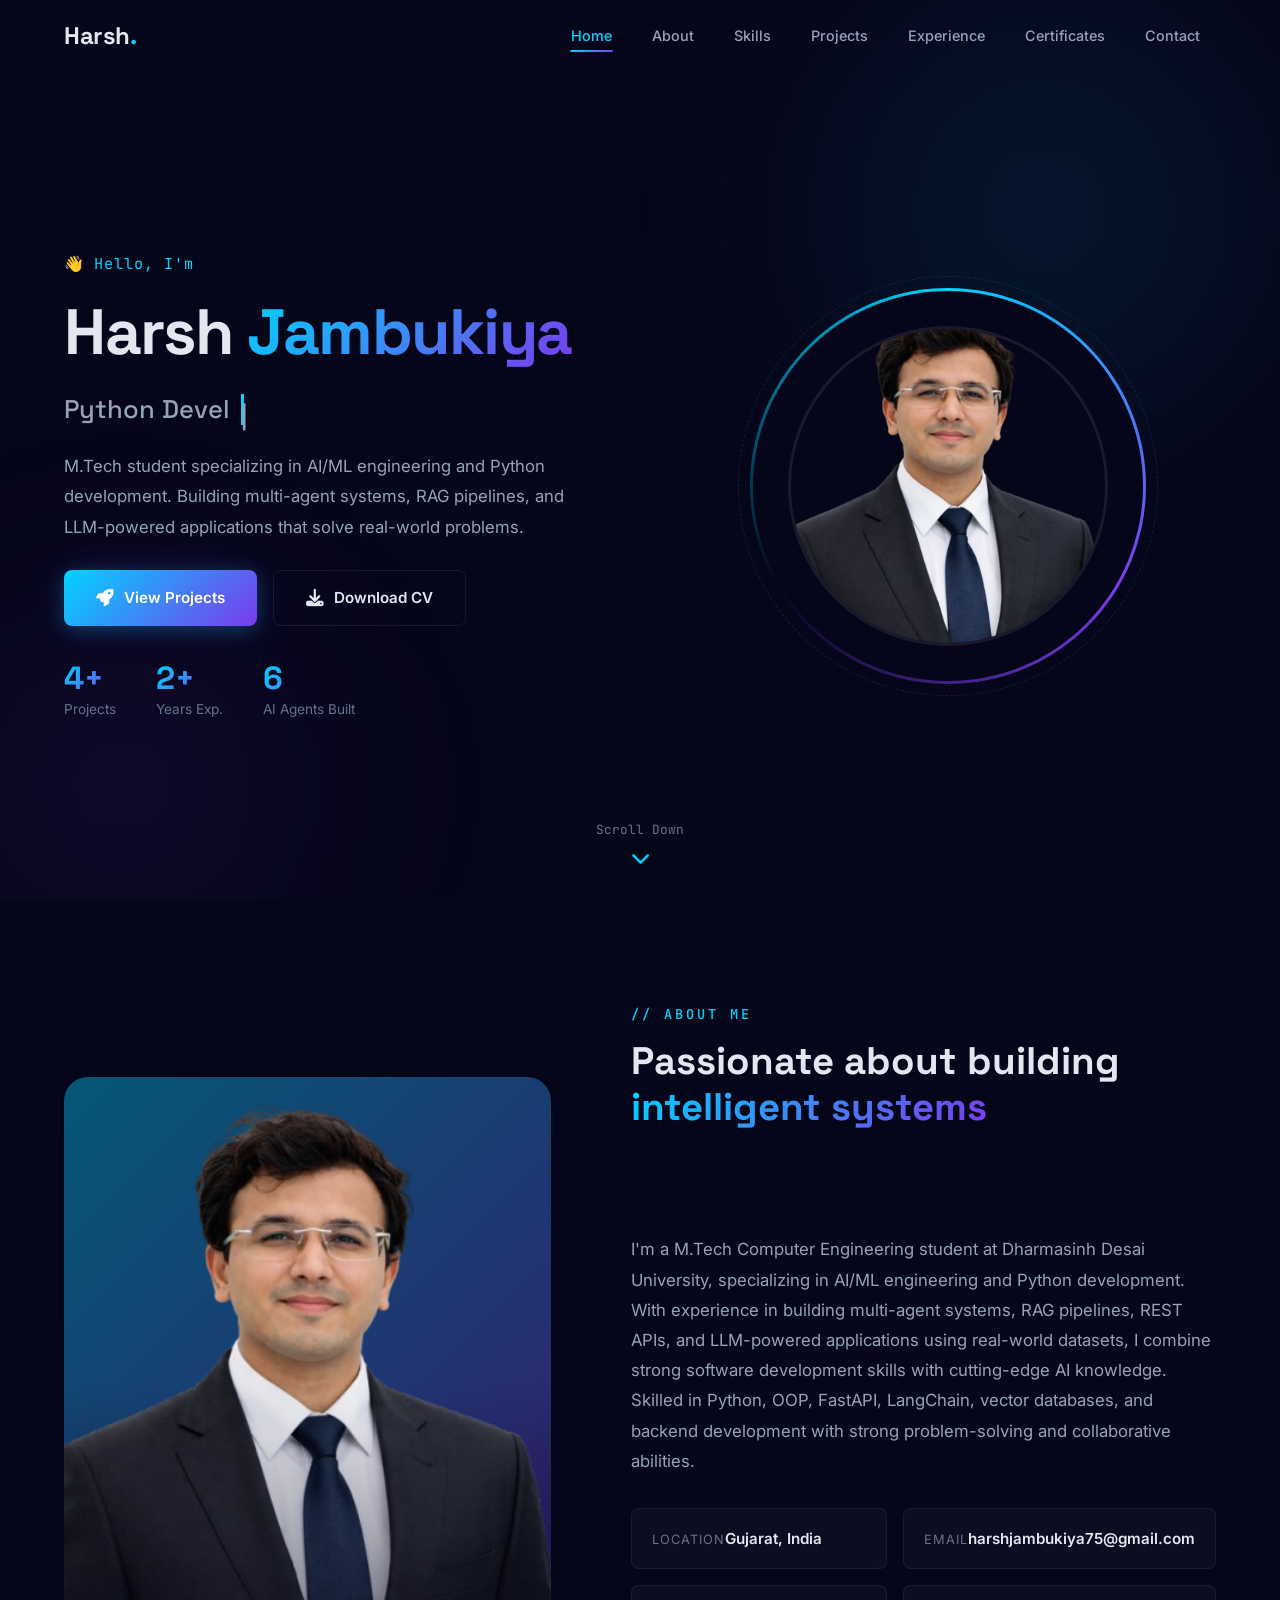
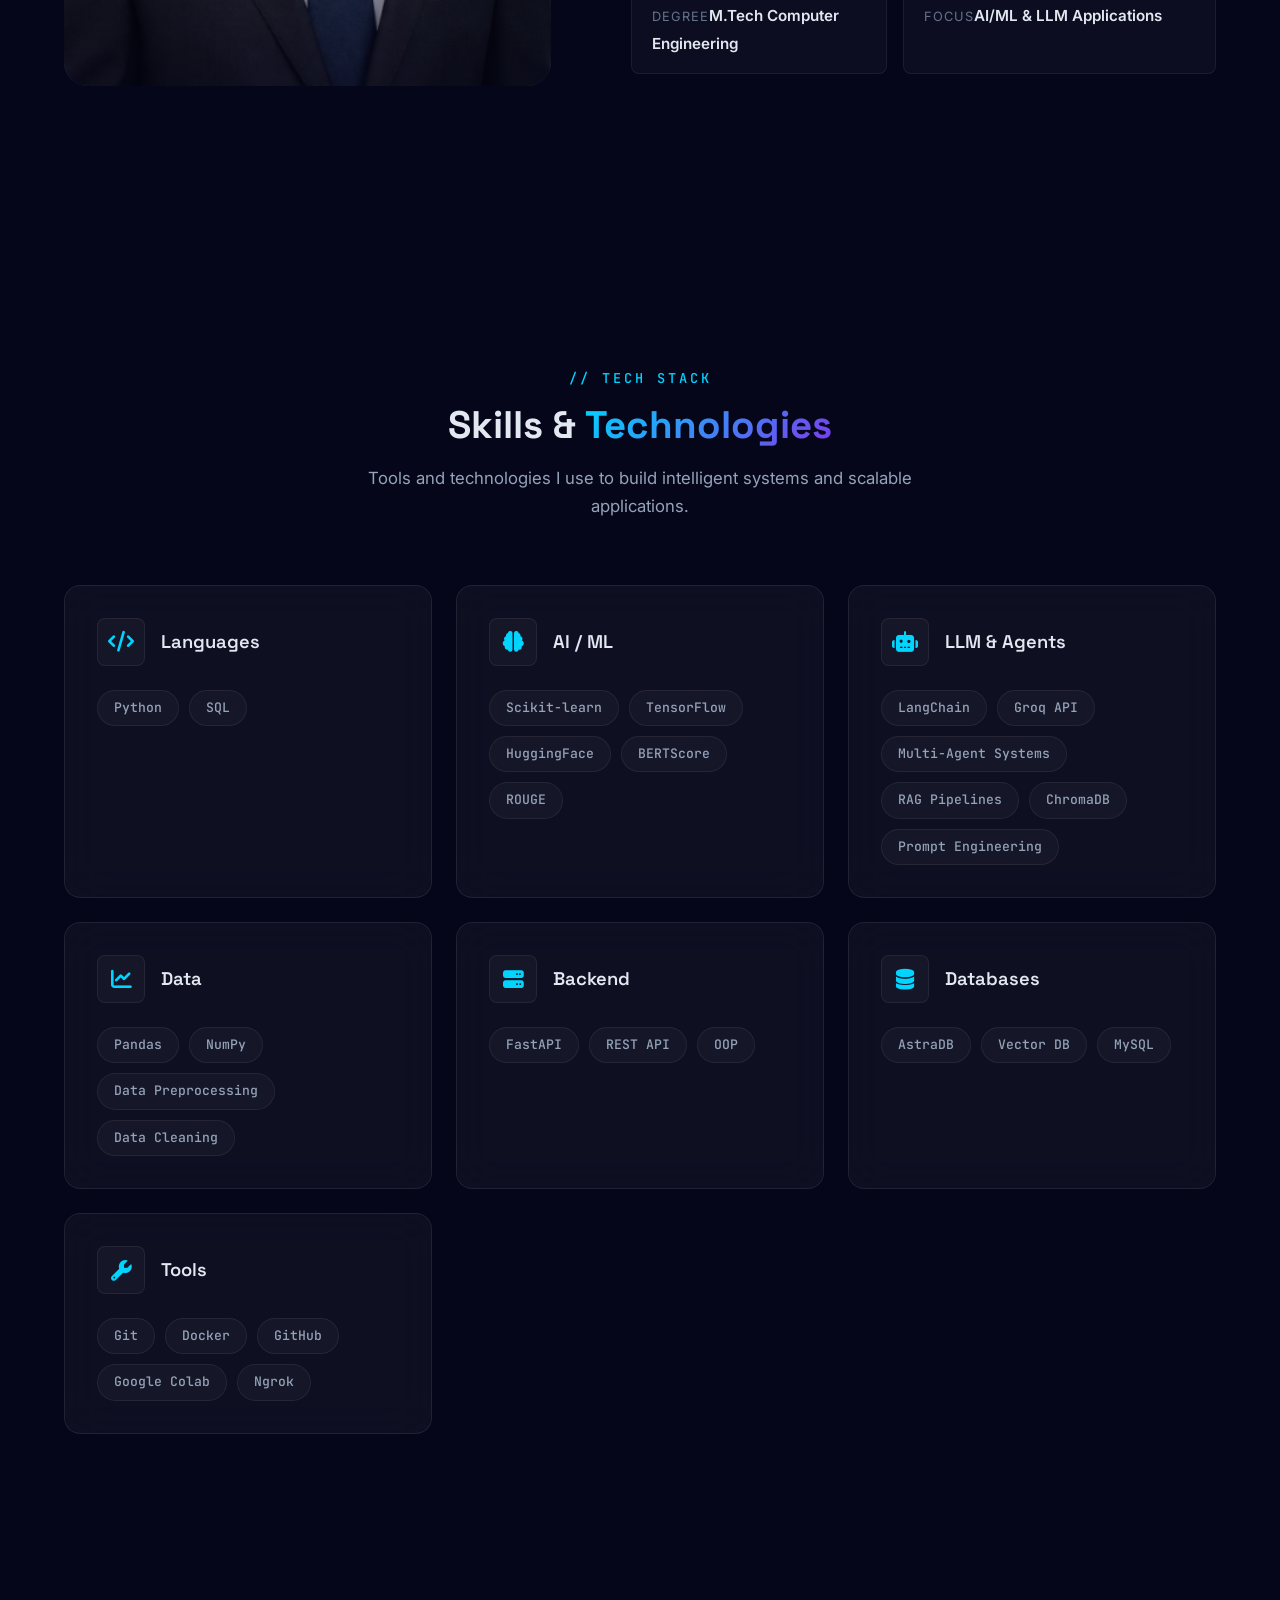
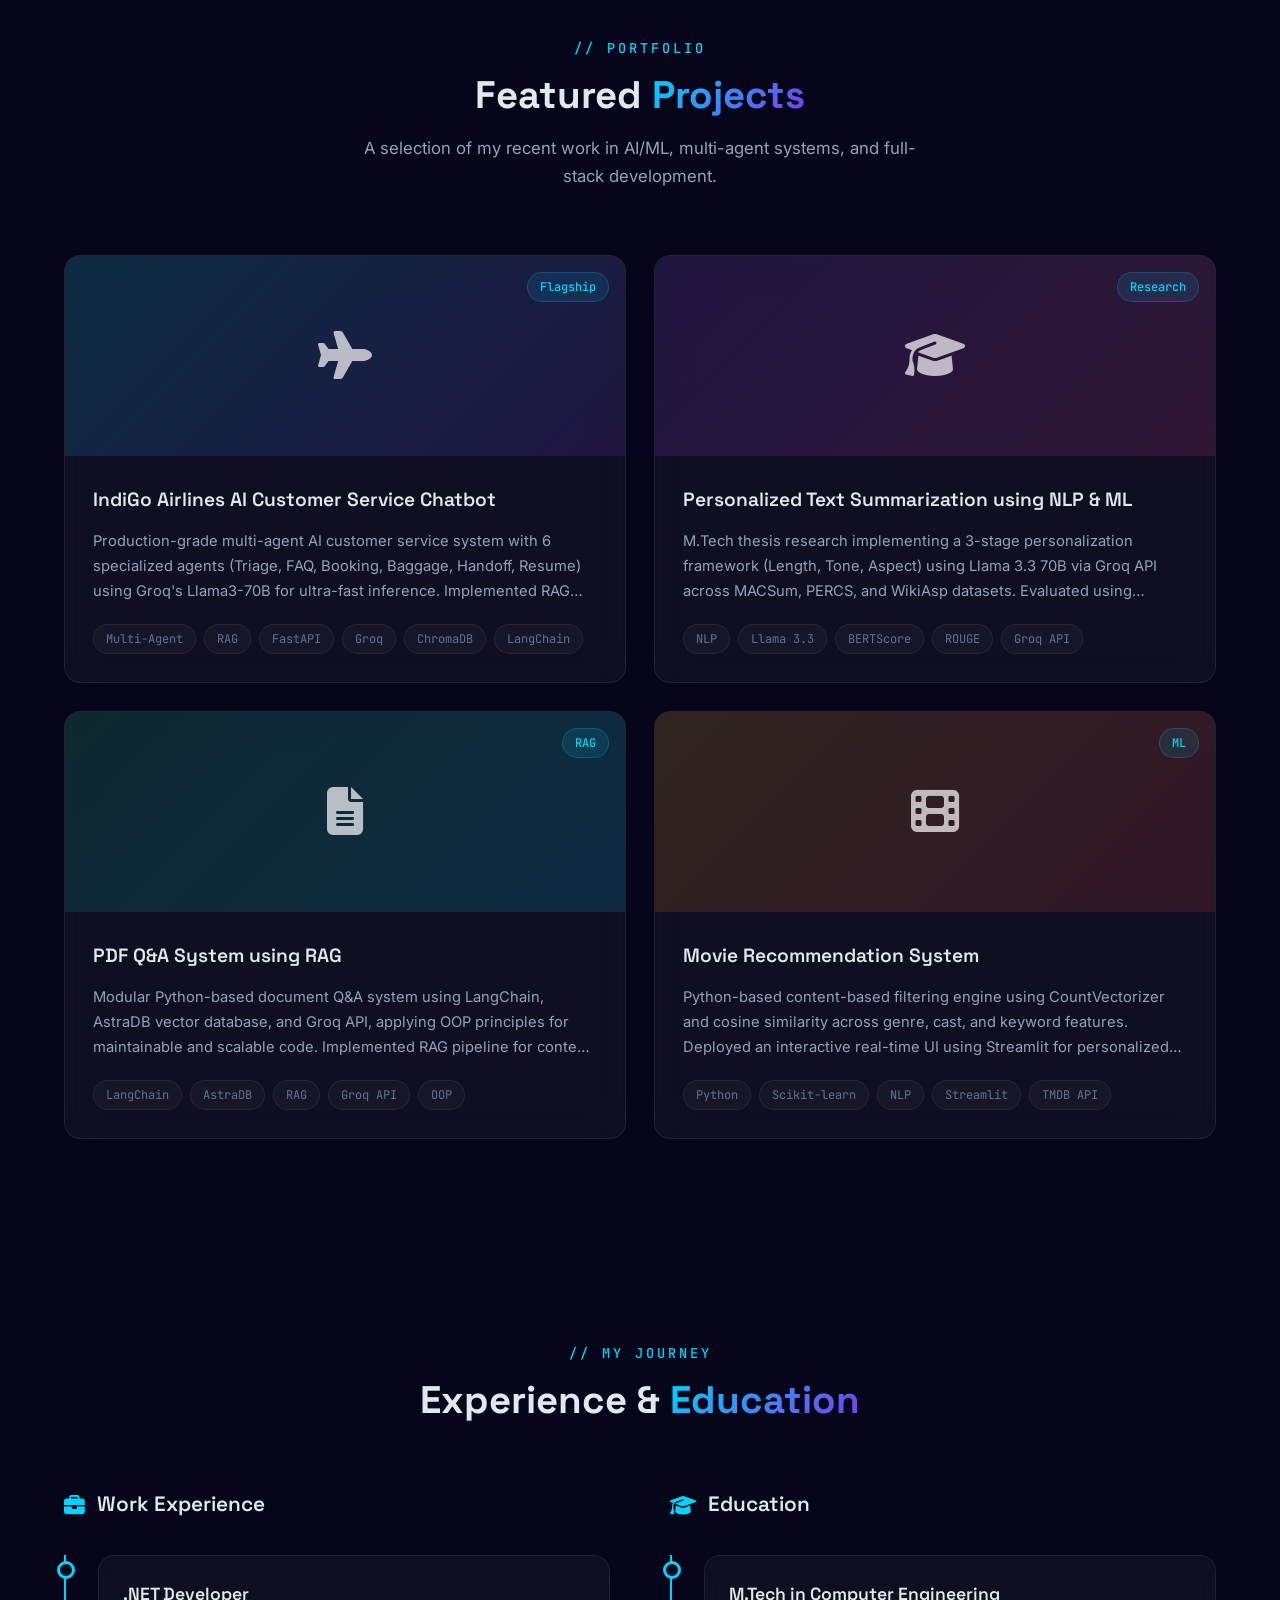
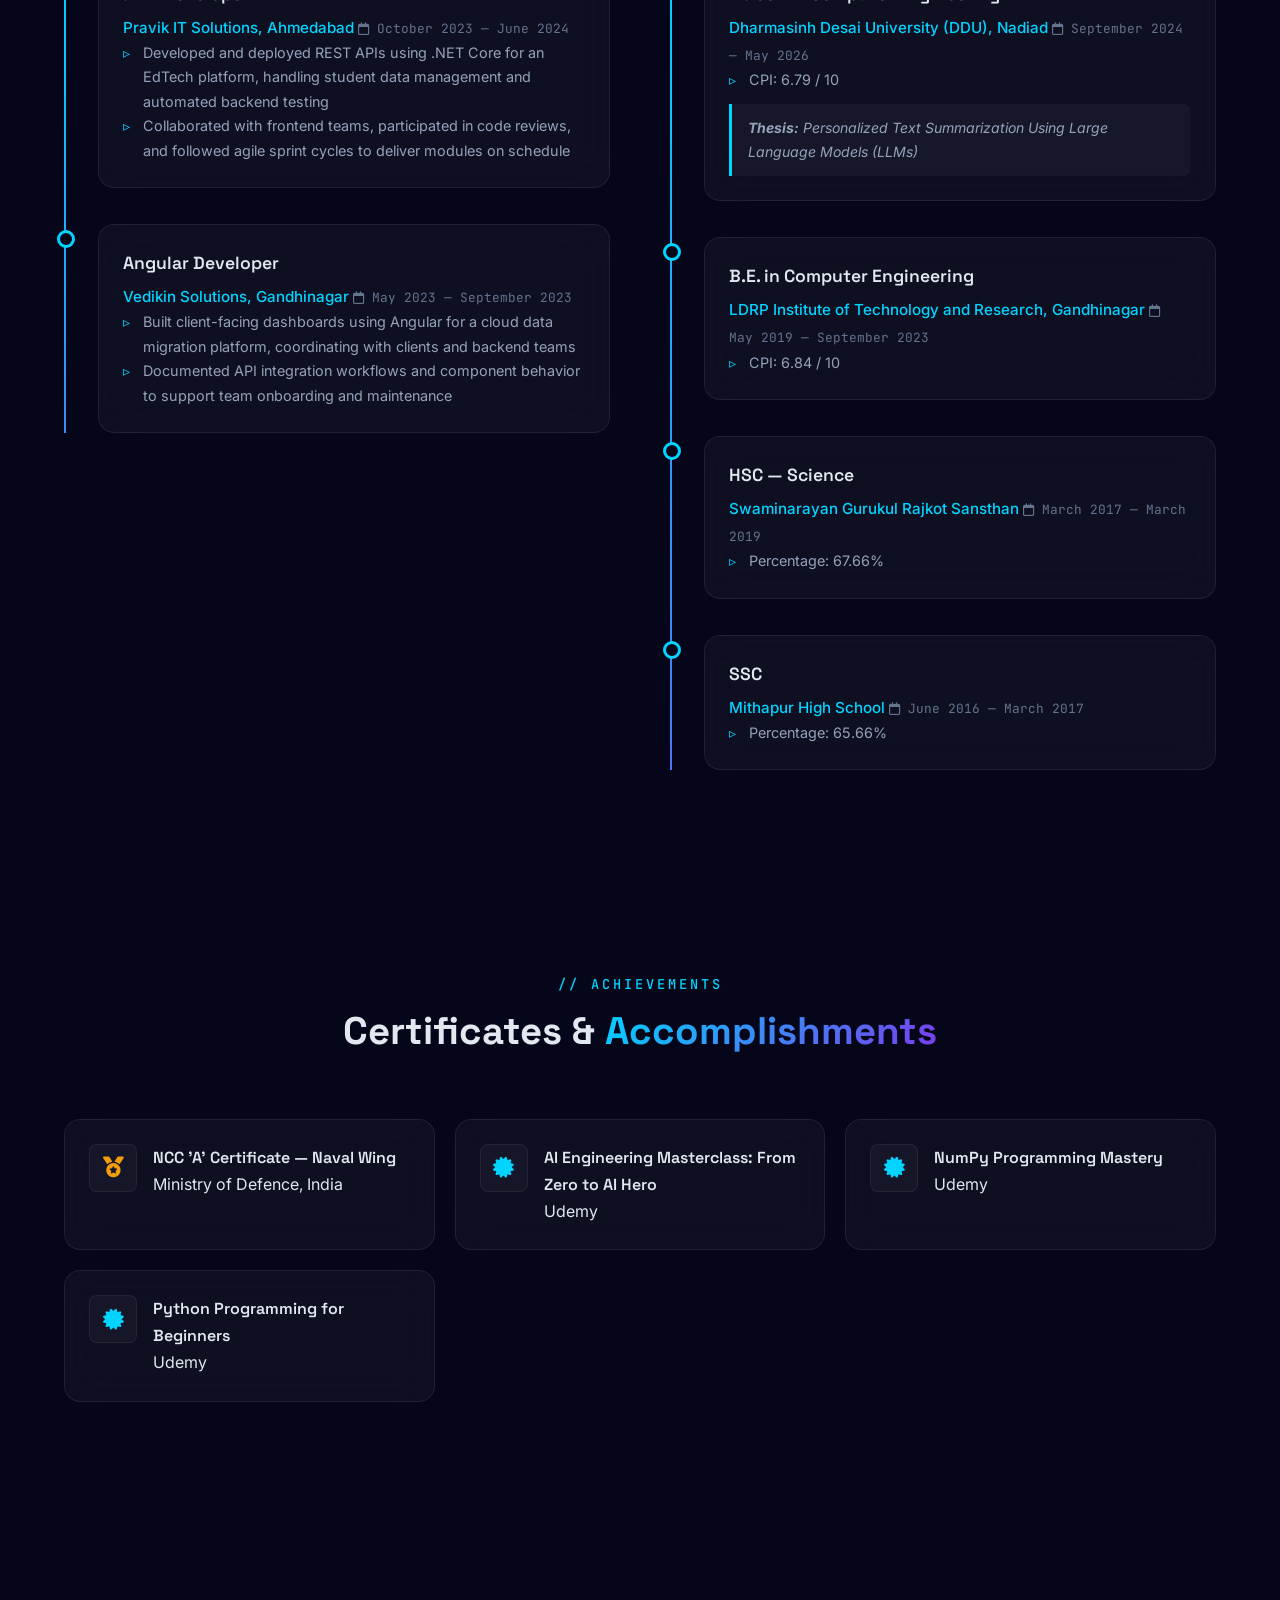
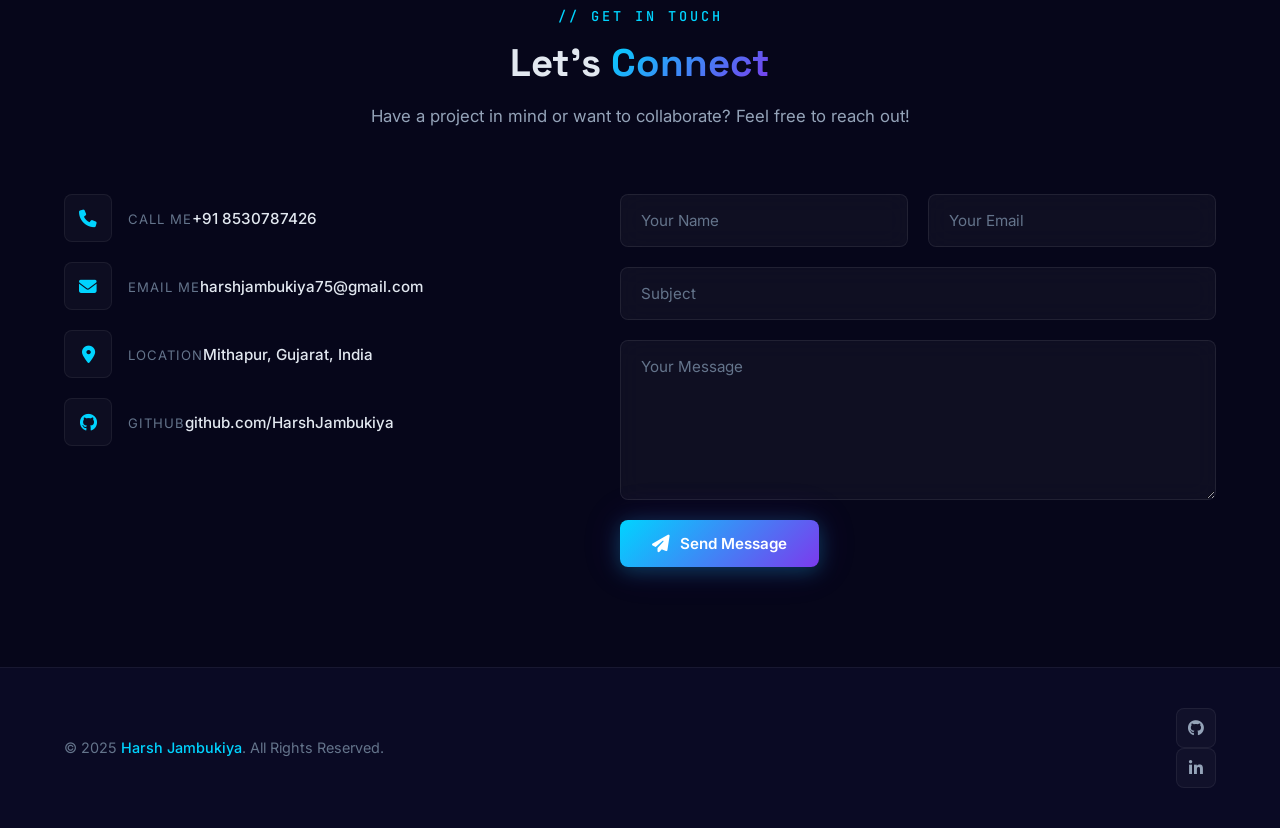
==== commit 7b3a70fb: "Complete portfolio redesign - premium dark theme with glassmorphism, updated resume content, new pro" ====
--- a/index.html
+++ b/index.html
@@ -1,1012 +1,361 @@
-<!DOCTYPE html>
+﻿<!DOCTYPE html>
 <html lang="en">
   <head>
     <meta charset="UTF-8" />
     <meta name="viewport" content="width=device-width, initial-scale=1.0" />
-
-    <title>Harsh Jambukiya - ML Engineer Portfolio</title>
-
-    <!--Font Awesome-->
-    <link
-      rel="stylesheet"
-      href="https://cdnjs.cloudflare.com/ajax/libs/font-awesome/6.5.1/css/all.min.css"
-    />
-
-    <!--Font Awesome-->
+    <title>Harsh Jambukiya — AI/ML Engineer | Python Developer</title>
+    <meta name="description" content="Portfolio of Harsh Jambukiya — M.Tech student specializing in AI/ML engineering, multi-agent systems, RAG pipelines, and LLM-powered applications." />
+    <meta name="keywords" content="AI, ML, Machine Learning, Python, LangChain, RAG, LLM, Portfolio, Harsh Jambukiya" />
+    <meta name="author" content="Harsh Jambukiya" />
+    <link rel="preconnect" href="https://fonts.googleapis.com" />
+    <link rel="preconnect" href="https://fonts.gstatic.com" crossorigin />
+    <link href="https://fonts.googleapis.com/css2?family=Space+Grotesk:wght@400;500;600;700&family=Inter:wght@300;400;500;600;700&family=JetBrains+Mono:wght@400;500&display=swap" rel="stylesheet" />
+    <link rel="stylesheet" href="https://cdnjs.cloudflare.com/ajax/libs/font-awesome/6.5.1/css/all.min.css" />
     <link rel="stylesheet" href="assets/css/styles.css" />
   </head>
-
   <body>
-    <!--==================== STYLE SWITCHER ====================-->
-    <input type="radio" name="color" id="color-1" />
-    <input type="radio" name="color" id="color-2" />
-    <input type="radio" name="color" id="color-3" />
-    <input type="radio" name="color" id="color-4" />
-    <input type="radio" name="color" id="color-5" />
-    <input type="radio" name="color" id="color-6" />
-    <input type="radio" name="color" id="color-7" />
-    <input type="radio" name="color" id="color-8" />
-    <input type="radio" name="color" id="color-9" />
-    <input type="radio" name="color" id="color-10" />
-    <input type="checkbox" id="toggler" />
-    <input type="checkbox" id="day-night" />
-
-    <div class="style__switcher">
-      <label for="toggler" class="style__switcher-toggler">
-        <i class="fa-solid fa-gear fa-spin"></i>
-      </label>
-
-      <label for="day-night" class="style__switcher-theme">
-        <i class="fa-solid fa-sun"></i>
-        <i class="fa-solid fa-moon"></i>
-      </label>
-
-      <h3 class="style__switcher-title">Theme colors</h3>
-
-      <div class="style__switcher-colors">
-        <label for="color-1" class="color-1 color"></label>
-        <label for="color-2" class="color-2 color"></label>
-        <label for="color-3" class="color-3 color"></label>
-        <label for="color-4" class="color-4 color"></label>
-        <label for="color-5" class="color-5 color"></label>
-        <label for="color-6" class="color-6 color"></label>
-        <label for="color-7" class="color-7 color"></label>
-        <label for="color-8" class="color-8 color"></label>
-        <label for="color-9" class="color-9 color"></label>
-        <label for="color-10" class="color-10 color"></label>
+    <!-- NAVIGATION -->
+    <nav class="navbar" id="navbar">
+      <div class="navbar__container container">
+        <a href="#home" class="navbar__logo">Harsh<span>.</span></a>
+        <ul class="navbar__links" id="nav-links">
+          <li><a href="#home" class="navbar__link active">Home</a></li>
+          <li><a href="#about" class="navbar__link">About</a></li>
+          <li><a href="#skills" class="navbar__link">Skills</a></li>
+          <li><a href="#projects" class="navbar__link">Projects</a></li>
+          <li><a href="#experience" class="navbar__link">Experience</a></li>
+          <li><a href="#certificates" class="navbar__link">Certificates</a></li>
+          <li><a href="#contact" class="navbar__link">Contact</a></li>
+        </ul>
+        <div class="navbar__toggle" id="nav-toggle">
+          <span></span><span></span><span></span>
+        </div>
       </div>
-    </div>
-
-    <!--==================== HEADER ====================-->
-    <header class="header">
-      <nav class="nav container">
-        <a href="index.html" class="nav__logo">Harsh Jambukiya</a>
-
-        <input type="checkbox" id="nav-toggler" />
-
-        <label for="nav-toggler" class="nav__toggle">
-          <i class="fa-solid fa-bars"></i>
-        </label>
-
-        <ul class="nav__list">
-          <li class="nav__item">
-            <a href="#home" class="nav__link active-link">Home</a>
-          </li>
-
-          <li class="nav__item">
-            <a href="#about" class="nav__link">About</a>
-          </li>
-
-          <li class="nav__item">
-            <a href="#qualification" class="nav__link">Experience</a>
-          </li>
-
-          <li class="nav__item">
-            <a href="#services" class="nav__link">Services</a>
-          </li>
-
-          <li class="nav__item">
-            <a href="#works" class="nav__link">Portfolio</a>
-          </li>
-
-          <li class="nav__item">
-            <a href="#certificates" class="nav__link">Certificates</a>
-          </li>
-
-          <li class="nav__item">
-            <a href="#contact" class="nav__link">Contact</a>
-          </li>
-        </ul>
-      </nav>
-    </header>
-
-    <!--==================== MAIN ====================-->
-    <main class="main">
-      <!--==================== HOME ====================-->
-      <section class="home" id="home">
-        <div class="home__container container grid">
-          <div class="home__content">
-            <span class="home__small">Hello</span>
-            <h1 class="home__title">
-              <span>I'm</span> Harsh <br />
-              an <span>Aspiring ML Engineer</span>
-            </h1>
-
-            <p class="home__description">
-              M.Tech student in Computer Engineering with a software development
-              background and growing expertise in machine learning, neural
-              networks, and data science. I am passionate about leveraging AI/ML
-              technologies to solve real-world problems and build intelligent
-              systems that make a difference.
-            </p>
-
-            <div class="home__btns">
-              <a href="#contact" class="btn">Hire Me</a>
-              <a href="#works" class="btn btn--transparent">Portfolio</a>
-            </div>
-          </div>
-
-          <div class="home__img-wrapper">
-            <img src="assets/img/HomeHarsh.png" alt="" class="home__img" />
-          </div>
-        </div>
-      </section>
-
-      <!--==================== ABOUT ====================-->
+    </nav>
+    <div class="nav-overlay" id="nav-overlay"></div>
+
+    <main>
+      <!-- HERO -->
+      <section class="hero" id="home">
+        <div class="hero__bg">
+          <div class="hero__blob hero__blob--1"></div>
+          <div class="hero__blob hero__blob--2"></div>
+          <div class="hero__grid-pattern"></div>
+        </div>
+        <div class="container hero__container">
+          <div class="hero__content">
+            <p class="hero__greeting"><span>&#x1F44B;</span> Hello, I'm</p>
+            <h1 class="hero__name">Harsh <span class="gradient-text">Jambukiya</span></h1>
+            <div class="hero__typewriter">
+              <span class="hero__typewriter-text"></span>
+              <span class="hero__cursor">|</span>
+            </div>
+            <p class="hero__description">M.Tech student specializing in AI/ML engineering and Python development. Building multi-agent systems, RAG pipelines, and LLM-powered applications that solve real-world problems.</p>
+            <div class="hero__actions">
+              <a href="#projects" class="btn btn--primary"><i class="fa-solid fa-rocket"></i> View Projects</a>
+              <a href="https://drive.google.com/file/d/1h7hyjil7koFTNn_AosfOhfXyly43hzsX/view?usp=sharing" target="_blank" class="btn btn--outline"><i class="fa-solid fa-download"></i> Download CV</a>
+            </div>
+            <div class="hero__stats">
+              <div class="hero__stat"><span class="hero__stat-number">4+</span><span class="hero__stat-label">Projects</span></div>
+              <div class="hero__stat"><span class="hero__stat-number">2+</span><span class="hero__stat-label">Years Exp.</span></div>
+              <div class="hero__stat"><span class="hero__stat-number">6</span><span class="hero__stat-label">AI Agents Built</span></div>
+            </div>
+          </div>
+          <div class="hero__visual">
+            <div class="hero__image-wrapper">
+              <img src="assets/img/HomeHarsh.png" alt="Harsh Jambukiya" class="hero__image" onerror="this.style.display='none'; this.nextElementSibling.style.display='flex';" />
+              <div class="hero__avatar" style="display:none">HJ</div>
+              <div class="hero__image-ring"></div>
+            </div>
+          </div>
+        </div>
+        <a href="#about" class="hero__scroll-indicator"><span>Scroll Down</span><i class="fa-solid fa-chevron-down"></i></a>
+      </section>
+
+      <!-- ABOUT -->
       <section class="about section" id="about">
-        <div class="about__container container grid">
-          <div class="about__img-wrapper">
-            <img src="assets/img/Harsh.png" alt="" class="about__img" />
-            <img src="assets/img/Harsh.png" alt="" class="about__img" />
-            <img src="assets/img/Harsh.png" alt="" class="about__img" />
-            <img src="assets/img/Harsh.png" alt="" class="about__img" />
-          </div>
-
+        <div class="about__container container">
+          <div class="about__image-section reveal">
+            <div class="about__image-wrapper">
+              <img src="assets/img/Harsh.png" alt="Harsh Jambukiya" class="about__image" onerror="this.src='https://via.placeholder.com/400x500/0a0a24/00d4ff?text=HJ'" />
+            </div>
+            <div class="about__image-decoration about__image-decoration--1"></div>
+            <div class="about__image-decoration about__image-decoration--2"></div>
+          </div>
           <div class="about__content">
-            <h2 class="section__title" data-title="Who am i?">
-              I'm Harsh Jambukiya, an Aspiring Machine Learning Engineer
-            </h2>
-
-            <p class="about__description">
-              I'm pursuing my M.Tech in Computer Engineering at Dharmasinh Desai
-              University with a focus on Machine Learning and AI. With a solid
-              foundation in full-stack development and hands-on experience with
-              technologies like .NET and Angular, I'm now channeling my passion
-              into building intelligent systems using Python, TensorFlow, and
-              cutting-edge ML algorithms. I specialize in developing ML models
-              for real-world applications, from computer vision to
-              recommendation systems, and I'm constantly exploring new frontiers
-              in Generative AI and LLMs.
-            </p>
-
-            <ul class="about__data grid">
-              <li class="data__item">
-                <h3 class="data__title">From:</h3>
-                <span class="data__description">Mithapur, Gujarat</span>
-              </li>
-
-              <li class="data__item">
-                <h3 class="data__title">Email:</h3>
-                <a
-                  href="mailto:harshjambukiya75@gmail.com?subject=Contact&body=Hi%2C%0A%0AI%20saw%20your%20Portfolio%20and%20I%20want%20to%20contact%20you."
-                  class="contact__data"
-                  >harshjambukiya75@gmail.com</a
-                >
-              </li>
-            </ul>
-
-            <div class="about__bottom">
-              <a
-                href="https://drive.google.com/file/d/1h7hyjil7koFTNn_AosfOhfXyly43hzsX/view?usp=sharing"
-                target="_blank"
-                class="btn"
-                >Download CV</a
-              >
-
+            <div class="section__header reveal">
+              <span class="section__label">// About Me</span>
+              <h2 class="section__title">Passionate about building <span class="gradient-text">intelligent systems</span></h2>
+            </div>
+            <p class="about__description reveal">I'm a M.Tech Computer Engineering student at Dharmasinh Desai University, specializing in AI/ML engineering and Python development. With experience in building multi-agent systems, RAG pipelines, REST APIs, and LLM-powered applications using real-world datasets, I combine strong software development skills with cutting-edge AI knowledge. Skilled in Python, OOP, FastAPI, LangChain, vector databases, and backend development with strong problem-solving and collaborative abilities.</p>
+            <div class="about__info reveal">
+              <div class="about__info-item"><span class="about__info-label">Location</span><span class="about__info-value">Gujarat, India</span></div>
+              <div class="about__info-item"><span class="about__info-label">Email</span><span class="about__info-value"><a href="mailto:harshjambukiya75@gmail.com">harshjambukiya75@gmail.com</a></span></div>
+              <div class="about__info-item"><span class="about__info-label">Degree</span><span class="about__info-value">M.Tech Computer Engineering</span></div>
+              <div class="about__info-item"><span class="about__info-label">Focus</span><span class="about__info-value">AI/ML & LLM Applications</span></div>
+            </div>
+            <div class="about__actions reveal">
+              <a href="https://drive.google.com/file/d/1h7hyjil7koFTNn_AosfOhfXyly43hzsX/view?usp=sharing" target="_blank" class="btn btn--primary"><i class="fa-solid fa-file-arrow-down"></i> Download CV</a>
               <div class="about__social-links">
-                <a
-                  href="https://github.com/HarshJambukiya"
-                  target="_blank"
-                  class="about__social-link"
-                >
-                  <i class="fa-brands fa-github"></i>
-                </a>
-                <a
-                  href="https://www.linkedin.com/in/harsh-jambukiya-/"
-                  target="_blank"
-                  class="about__social-link"
-                >
-                  <i class="fa-brands fa-linkedin"></i>
-                </a>
-              </div>
-            </div>
-          </div>
-        </div>
-      </section>
-
-      <!--==================== QUALIFICATION ====================-->
-      <section class="qualification section" id="qualification">
-        <h2 class="section__title title-center" data-title="My Journey">
-          Qualification
-        </h2>
-
-        <div class="resume__container container grid">
-          <div class="resume__group">
-            <h3 class="resume__heading">Education</h3>
-
-            <div class="resume__items">
-              <div class="resume__item">
-                <div class="resume__header">
-                  <h3 class="resume__subtitle">
-                    Dharmasinh Desai University (DDU)
-                  </h3>
-                  <span class="resume__icon">+</span>
-                </div>
-
-                <div class="resume__content">
-                  <div class="resume__datea-title">
-                    <h3 class="resume__title">
-                      M.Tech in Computer Engineering
-                    </h3>
-                    <span class="resume__date"
-                      >September 2024 – August 2025</span
-                    >
-                  </div>
-
-                  <p class="resume__description">
-                    Currently pursuing Master of Technology in Computer
-                    Engineering at DDU, Nadiad, Gujarat with a focus on Machine
-                    Learning, Neural Networks, and AI technologies. CGPA:
-                    6.72/10.
-                  </p>
-                </div>
-              </div>
-
-              <div class="resume__item">
-                <div class="resume__header">
-                  <h3 class="resume__subtitle">
-                    LDRP Institute of Technology and Research
-                  </h3>
-                  <span class="resume__icon">-</span>
-                </div>
-
-                <div class="resume__content">
-                  <div class="resume__datea-title">
-                    <h3 class="resume__title">Bachelor of Engineering</h3>
-                    <span class="resume__date">May 2019 – September 2023</span>
-                  </div>
-
-                  <p class="resume__description">
-                    Graduated with a Bachelor of Engineering in Computer Science
-                    from LDRP-ITR with a CGPA of 6.84 out of 10, showcasing
-                    strong academic performance and proficiency in computer
-                    science fundamentals.
-                  </p>
-                </div>
-              </div>
-
-              <div class="resume__item">
-                <div class="resume__header">
-                  <h3 class="resume__subtitle">
-                    Swaminarayan Gurukul Rajkot Sansthan
-                  </h3>
-                  <span class="resume__icon">+</span>
-                </div>
-
-                <div class="resume__content">
-                  <div class="resume__datea-title">
-                    <h3 class="resume__title">
-                      Higher Secondary Certificate (HSC)
-                    </h3>
-                    <span class="resume__date">2017 – 2019</span>
-                  </div>
-
-                  <p class="resume__description">Percentage: 67.66%</p>
-                </div>
-              </div>
-            </div>
-          </div>
-
-          <div class="resume__group">
-            <h3 class="resume__heading">Experience</h3>
-
-            <div class="resume__items">
-              <div class="resume__item">
-                <div class="resume__header">
-                  <h3 class="resume__subtitle">.NET Developer</h3>
-                  <span class="resume__icon">+</span>
-                </div>
-
-                <div class="resume__content">
-                  <div class="resume__datea-title">
-                    <h3 class="resume__title">
-                      Pravik IT Solutions, Ahmedabad
-                    </h3>
-                    <span class="resume__date">October 2023 - June 2024</span>
-                  </div>
-
-                  <p class="resume__description">
-                    Underwent 6-month .NET developer training and spearheaded an
-                    education web project. Prepared scripts, created APIs for
-                    seamless integration, and conducted backend data testing.
-                    Worked extensively with databases and .NET technologies to
-                    enhance project functionality and performance.
-                  </p>
-                </div>
-              </div>
-
-              <div class="resume__item">
-                <div class="resume__header">
-                  <h3 class="resume__subtitle">Angular Developer</h3>
-                  <span class="resume__icon">-</span>
-                </div>
-
-                <div class="resume__content">
-                  <div class="resume__datea-title">
-                    <h3 class="resume__title">
-                      Vedikin Solutions, Gandhinagar
-                    </h3>
-                    <span class="resume__date">May 2023 - September 2023</span>
-                  </div>
-
-                  <p class="resume__description">
-                    Played a key role in the Relutech project, enhancing data
-                    migration to cloud and providing accurate cost estimation.
-                    Led design and development efforts, directly communicated
-                    with clients to understand requirements, implemented
-                    necessary enhancements, and developed Angular components to
-                    elevate functionality.
-                  </p>
-                </div>
-              </div>
-            </div>
-          </div>
-        </div>
-      </section>
-
-      <!--==================== SERVICES ====================-->
-      <section class="services section" id="services">
-        <h2 class="section__title title-center" data-title="Services">
-          What I do for you
-        </h2>
-
-        <div class="services__container container grid">
-          <div class="services__item">
-            <i class="fa-solid fa-brain services__icon"></i>
-
-            <h3 class="services__title">Machine Learning Solutions</h3>
-            <p class="services__description">
-              I develop custom ML models using Python, TensorFlow, and
-              Scikit-learn for various applications including classification,
-              regression, and clustering. Expertise in data preprocessing,
-              feature engineering, and model evaluation to deliver accurate and
-              efficient solutions.
-            </p>
-
-            <span class="services__no">01</span>
-          </div>
-
-          <div class="services__item">
-            <i class="fa-solid fa-robot services__icon"></i>
-
-            <h3 class="services__title">AI & Deep Learning</h3>
-            <p class="services__description">
-              Specialized in building neural networks and deep learning models
-              for computer vision and NLP tasks. Experienced with CNNs for image
-              recognition, and working with Generative AI and LLMs through
-              prompt engineering techniques.
-            </p>
-
-            <span class="services__no">02</span>
-          </div>
-
-          <div class="services__item">
-            <i class="fa-solid fa-code services__icon"></i>
-
-            <h3 class="services__title">Full Stack Development</h3>
-            <p class="services__description">
-              Strong foundation in full-stack development with Angular for
-              frontend and .NET for backend. Proficient in building RESTful
-              APIs, database management, and deploying scalable applications.
-              Skilled in integrating ML models into production systems.
-            </p>
-
-            <span class="services__no">03</span>
-          </div>
-        </div>
-      </section>
-
-      <!--==================== SKILLS ====================-->
-      <section class="skills section">
-        <h2 class="section__title title-center" data-title="My Talent">
-          Skills
-        </h2>
-
-        <div class="skills__container container grid">
-          <div class="skills__item">
-            <div class="skills__titles">
-              <h3 class="skills__name">Programming Languages</h3>
-              <span class="skills__no">01</span>
-            </div>
-
-            <div class="image-container">
-              <img src="assets/img/c.png" alt="C Logo" width="50" height="50" />
-              <img
-                src="assets/img/c++.png"
-                alt="C++ Logo"
-                width="50"
-                height="50"
-              />
-              
-              <img
-                src="assets/img/csharp.png"
-                alt="C# Logo"
-                width="50"
-                height="50"
-              />
-            </div>
-
-            <div class="sills__bar">
-              <div class="skills__percentage" style="width: 100%">
-                <span></span>
-              </div>
-            </div>
-          </div>
-
-          <div class="skills__item">
-            <div class="skills__titles">
-              <h3 class="skills__name">Python & ML Libraries</h3>
-              <span class="skills__no">02</span>
-            </div>
-
-            <!-- Logos -->
-            <div class="image-container">
-              <img
-                src="assets/img/python.png"
-                alt="Python Logo"
-                width="50"
-                height="50"
-              />
-              <img
-                src="assets/img/numpy.png"
-                alt="NumPy Logo"
-                width="50"
-                height="50"
-              />
-              <img
-                src="assets/img/pandas.png"
-                alt="Pandas Logo"
-                width="50"
-                height="50"
-              />
-              <img
-                src="assets/img/tensorflow.png"
-                alt="TensorFlow Logo"
-                width="50"
-                height="50"
-              />
-            </div>
-
-            <div class="sills__bar">
-              <div class="skills__percentage" style="width: 100%">
-                <span></span>
-              </div>
-            </div>
-          </div>
-
-          <div class="skills__item">
-  <div class="skills__titles">
-    <h3 class="skills__name">AI & ML Tools</h3>
-    <span class="skills__no">03</span>
-  </div>
-
-  <!-- Tool Logos -->
-  <div class="image-container">
-    <img src="assets/img/jupyter.png" alt="Jupyter Notebook Logo" width="50" height="50" />
-    <img src="assets/img/colab.png" alt="Google Colab Logo" width="50" height="50" />
-    <img src="assets/img/vscode.png" alt="VS Code Logo" width="50" height="50" />
-    <img src="assets/img/llm.png" alt="LLM Logo" width="50" height="50" />
-  </div>
-
-
-  <div class="sills__bar">
-    <div class="skills__percentage" style="width: 100%">
-      <span></span>
-    </div>
-  </div>
-</div>
-
-
-          <div class="skills__item">
-            <div class="skills__titles">
-              <h3 class="skills__name">Frontend Technologies</h3>
-              <span class="skills__no">04</span>
-            </div>
-
-            <div class="image-container">
-              <img
-                src="assets/img/html.png"
-                alt="HTML Logo"
-                width="50"
-                height="50"
-              />
-              <img
-                src="assets/img/css.png"
-                alt="CSS Logo"
-                width="50"
-                height="50"
-              />
-              <img
-                src="assets/img/BT.png"
-                alt="Bootstrap Logo"
-                width="50"
-                height="50"
-              />
-              <img
-                src="assets/img/Angular.png"
-                alt="Angular Logo"
-                width="50"
-                height="50"
-              />
-            </div>
-
-            <div class="sills__bar">
-              <div class="skills__percentage" style="width: 100%">
-                <span></span>
-              </div>
-            </div>
-          </div>
-
-          <div class="skills__item">
-            <div class="skills__titles">
-              <h3 class="skills__name">Backend Technologies</h3>
-              <span class="skills__no">05</span>
-            </div>
-
-            <div class="image-container">
-              <img
-                src="assets/img/net-core.png"
-                alt=".Net-core Logo"
-                width="50"
-                height="50"
-              />
-              <img
-                src="assets/img/ASP.png"
-                alt="ASP .net Logo"
-                width="50"
-                height="50"
-              />
-            </div>
-
-            <div class="sills__bar">
-              <div class="skills__percentage" style="width: 100%">
-                <span></span>
-              </div>
-            </div>
-          </div>
-
-          <div class="skills__item">
-            <div class="skills__titles">
-              <h3 class="skills__name">Database & Other Tools</h3>
-              <span class="skills__no">06</span>
-            </div>
-
-            <div class="image-container">
-              <img
-                src="assets/img/SQL-server.png"
-                alt="SQL Server Logo"
-                width="50"
-                height="50"
-              />
-              <img
-                src="assets/img/PS.png"
-                alt="PostgreSQL Logo"
-                width="50"
-                height="50"
-              />
-              <img
-                src="assets/img/MSQL.png"
-                alt="MySQL Logo"
-                width="50"
-                height="50"
-              />
-            </div>
-
-            <div class="sills__bar">
-              <div class="skills__percentage" style="width: 100%">
-                <span></span>
-              </div>
-            </div>
-          </div>
-
-          <div class="skills__item">
-            <div class="skills__titles">
-              <h3 class="skills__name">Scripting Languages</h3>
-              <span class="skills__no">07</span>
-            </div>
-            <div class="image-container">
-              <img
-                src="assets/img/js.png"
-                alt="JavaScript Logo"
-                width="50"
-                height="50"
-              />
-              <img
-                src="assets/img/TS.png"
-                alt="TypeScript Logo"
-                width="50"
-                height="50"
-              />
-            </div>
-
-            <div class="sills__bar">
-              <div class="skills__percentage" style="width: 100%">
-                <span></span>
-              </div>
-            </div>
-          </div>
-
-          <div class="skills__item">
-            <div class="skills__titles">
-              <h3 class="skills__name">Version Control</h3>
-              <span class="skills__no">08</span>
-            </div>
-            <div class="image-container">
-              <img
-                src="assets/img/GIT.png"
-                alt="GIT Logo"
-                width="50"
-                height="50"
-              />
-              <img
-                src="assets/img/Bitbucket.png"
-                alt="BitBucket Logo"
-                width="50"
-                height="50"
-              />
-            </div>
-
-            <div class="sills__bar">
-              <div class="skills__percentage" style="width: 100%">
-                <span></span>
-              </div>
-            </div>
-          </div>
-        </div>
-      </section>
-
-      <!--==================== PORTFOLIO ====================-->
-      <section class="works section" id="works">
-        <h2 class="section__title title-center" data-title="My Portfolio">
-          Recent Projects
-        </h2>
-
-        <div class="work__container container grid">
-          <div class="work__card">
-            <img
-              src="assets/img/face-mask.png"
-              alt="Face Mask Detection"
-              class="work__img"
-              onerror="this.src='https://via.placeholder.com/400x300/667eea/ffffff?text=Face+Mask+Detection'"
-            />
-
-            <div class="work__details">
-              <h3 class="work__title">
-                Face Mask Detection using CNN & OpenCV
-              </h3>
-              <span class="work__description"
-                >Real-time face mask detection system using Convolutional Neural
-                Networks and OpenCV. Implements image augmentation, dropout
-                regularization, and comprehensive model evaluation.</span
-              >
-            </div>
-          </div>
-
-          <div class="work__card">
-            <img
-              src="assets/img/movie-rec.png"
-              alt="Movie Recommendation"
-              class="work__img"
-              onerror="this.src='https://via.placeholder.com/400x300/764ba2/ffffff?text=Movie+Recommender'"
-            />
-
-            <div class="work__details">
-              <h3 class="work__title">Movie Recommendation System</h3>
-              <span class="work__description"
-                >Content-based movie recommendation system using NLP techniques
-                (CountVectorizer, cosine similarity). Deployed with Streamlit
-                and integrated with TMDB API for dynamic poster fetching.</span
-              >
-            </div>
-          </div>
-
-          <div class="work__card">
-            <img
-              src="assets/img/Relutech.png"
-              alt="Relutech"
-              class="work__img"
-            />
-
-            <div class="work__details">
-              <h3 class="work__title">RELUTECH - Server Migration Tool</h3>
-              <span class="work__description"
-                >Designed critical features using Angular and PHP. Facilitated
-                efficient data migration to cloud storage with robust security
-                through hash code password storage.</span
-              >
-            </div>
-          </div>
-
-          <div class="work__card">
-            <img
-              src="assets/img/EduCourse.jpg"
-              alt="Educourse"
-              class="work__img"
-            />
-
-            <div class="work__details">
-              <h3 class="work__title">Educourse Learner</h3>
-              <span class="work__description"
-                >Online learning platform with comprehensive course management
-                and interactive features.</span
-              >
-            </div>
-          </div>
-
-          <div class="work__card">
-            <img
-              src="assets/img/society-1.png"
-              alt="Society Management"
-              class="work__img"
-            />
-
-            <div class="work__details">
-              <h3 class="work__title">Society Management System</h3>
-              <span class="work__description"
-                >Complete society management solution with member tracking and
-                administrative features.</span
-              >
-            </div>
-          </div>
-
-          <div class="work__card">
-            <img
-              src="assets/img/Book-e-sell.png"
-              alt="Book E-sell"
-              class="work__img"
-            />
-
-            <div class="work__details">
-              <h3 class="work__title">Book-e-Sell E-commerce</h3>
-              <span class="work__description"
-                >Full-stack e-commerce platform built with React.js, .NET
-                backend, and PostgreSQL database.</span
-              >
-            </div>
-          </div>
-        </div>
-      </section>
-
-      <!--==================== CERTIFICATES ====================-->
+                <a href="https://github.com/HarshJambukiya" target="_blank" class="about__social-link" aria-label="GitHub"><i class="fa-brands fa-github"></i></a>
+                <a href="https://www.linkedin.com/in/harsh-jambukiya-/" target="_blank" class="about__social-link" aria-label="LinkedIn"><i class="fa-brands fa-linkedin-in"></i></a>
+              </div>
+            </div>
+          </div>
+        </div>
+      </section>
+
+      <!-- SKILLS -->
+      <section class="skills section" id="skills">
+        <div class="container">
+          <div class="section__header section__header--center reveal">
+            <span class="section__label">// Tech Stack</span>
+            <h2 class="section__title">Skills & <span class="gradient-text">Technologies</span></h2>
+            <p class="section__subtitle">Tools and technologies I use to build intelligent systems and scalable applications.</p>
+          </div>
+          <div class="skills__grid">
+            <div class="skill-category reveal reveal-delay-1">
+              <div class="skill-category__header"><div class="skill-category__icon"><i class="fa-solid fa-code"></i></div><h3 class="skill-category__title">Languages</h3></div>
+              <div class="skill-category__tags"><span class="skill-tag">Python</span><span class="skill-tag">SQL</span></div>
+            </div>
+            <div class="skill-category reveal reveal-delay-2">
+              <div class="skill-category__header"><div class="skill-category__icon"><i class="fa-solid fa-brain"></i></div><h3 class="skill-category__title">AI / ML</h3></div>
+              <div class="skill-category__tags"><span class="skill-tag">Scikit-learn</span><span class="skill-tag">TensorFlow</span><span class="skill-tag">HuggingFace</span><span class="skill-tag">BERTScore</span><span class="skill-tag">ROUGE</span></div>
+            </div>
+            <div class="skill-category reveal reveal-delay-3">
+              <div class="skill-category__header"><div class="skill-category__icon"><i class="fa-solid fa-robot"></i></div><h3 class="skill-category__title">LLM & Agents</h3></div>
+              <div class="skill-category__tags"><span class="skill-tag">LangChain</span><span class="skill-tag">Groq API</span><span class="skill-tag">Multi-Agent Systems</span><span class="skill-tag">RAG Pipelines</span><span class="skill-tag">ChromaDB</span><span class="skill-tag">Prompt Engineering</span></div>
+            </div>
+            <div class="skill-category reveal reveal-delay-1">
+              <div class="skill-category__header"><div class="skill-category__icon"><i class="fa-solid fa-chart-line"></i></div><h3 class="skill-category__title">Data</h3></div>
+              <div class="skill-category__tags"><span class="skill-tag">Pandas</span><span class="skill-tag">NumPy</span><span class="skill-tag">Data Preprocessing</span><span class="skill-tag">Data Cleaning</span></div>
+            </div>
+            <div class="skill-category reveal reveal-delay-2">
+              <div class="skill-category__header"><div class="skill-category__icon"><i class="fa-solid fa-server"></i></div><h3 class="skill-category__title">Backend</h3></div>
+              <div class="skill-category__tags"><span class="skill-tag">FastAPI</span><span class="skill-tag">REST API</span><span class="skill-tag">OOP</span></div>
+            </div>
+            <div class="skill-category reveal reveal-delay-3">
+              <div class="skill-category__header"><div class="skill-category__icon"><i class="fa-solid fa-database"></i></div><h3 class="skill-category__title">Databases</h3></div>
+              <div class="skill-category__tags"><span class="skill-tag">AstraDB</span><span class="skill-tag">Vector DB</span><span class="skill-tag">MySQL</span></div>
+            </div>
+            <div class="skill-category reveal reveal-delay-1">
+              <div class="skill-category__header"><div class="skill-category__icon"><i class="fa-solid fa-wrench"></i></div><h3 class="skill-category__title">Tools</h3></div>
+              <div class="skill-category__tags"><span class="skill-tag">Git</span><span class="skill-tag">Docker</span><span class="skill-tag">GitHub</span><span class="skill-tag">Google Colab</span><span class="skill-tag">Ngrok</span></div>
+            </div>
+          </div>
+        </div>
+      </section>
+
+      <!-- PROJECTS -->
+      <section class="projects section" id="projects">
+        <div class="container">
+          <div class="section__header section__header--center reveal">
+            <span class="section__label">// Portfolio</span>
+            <h2 class="section__title">Featured <span class="gradient-text">Projects</span></h2>
+            <p class="section__subtitle">A selection of my recent work in AI/ML, multi-agent systems, and full-stack development.</p>
+          </div>
+          <div class="projects__grid">
+            <div class="project-card reveal reveal-delay-1">
+              <div class="project-card__visual"><div class="project-card__gradient project-card__gradient--1"><i class="fa-solid fa-plane project-card__visual-icon"></i></div><span class="project-card__badge">Flagship</span></div>
+              <div class="project-card__content">
+                <h3 class="project-card__title">IndiGo Airlines AI Customer Service Chatbot</h3>
+                <p class="project-card__description">Production-grade multi-agent AI customer service system with 6 specialized agents (Triage, FAQ, Booking, Baggage, Handoff, Resume) using Groq's Llama3-70B for ultra-fast inference. Implemented RAG pipeline over airline policy documents using ChromaDB with persistent vector storage.</p>
+                <div class="project-card__tags"><span class="project-card__tag">Multi-Agent</span><span class="project-card__tag">RAG</span><span class="project-card__tag">FastAPI</span><span class="project-card__tag">Groq</span><span class="project-card__tag">ChromaDB</span><span class="project-card__tag">LangChain</span></div>
+              </div>
+            </div>
+            <div class="project-card reveal reveal-delay-2">
+              <div class="project-card__visual"><div class="project-card__gradient project-card__gradient--2"><i class="fa-solid fa-graduation-cap project-card__visual-icon"></i></div><span class="project-card__badge">Research</span></div>
+              <div class="project-card__content">
+                <h3 class="project-card__title">Personalized Text Summarization using NLP & ML</h3>
+                <p class="project-card__description">M.Tech thesis research implementing a 3-stage personalization framework (Length, Tone, Aspect) using Llama 3.3 70B via Groq API across MACSum, PERCS, and WikiAsp datasets. Evaluated using BERTScore, ROUGE, and Flesch-Kincaid metrics.</p>
+                <div class="project-card__tags"><span class="project-card__tag">NLP</span><span class="project-card__tag">Llama 3.3</span><span class="project-card__tag">BERTScore</span><span class="project-card__tag">ROUGE</span><span class="project-card__tag">Groq API</span></div>
+              </div>
+            </div>
+            <div class="project-card reveal reveal-delay-3">
+              <div class="project-card__visual"><div class="project-card__gradient project-card__gradient--3"><i class="fa-solid fa-file-lines project-card__visual-icon"></i></div><span class="project-card__badge">RAG</span></div>
+              <div class="project-card__content">
+                <h3 class="project-card__title">PDF Q&A System using RAG</h3>
+                <p class="project-card__description">Modular Python-based document Q&A system using LangChain, AstraDB vector database, and Groq API, applying OOP principles for maintainable and scalable code. Implemented RAG pipeline for context-aware question answering.</p>
+                <div class="project-card__tags"><span class="project-card__tag">LangChain</span><span class="project-card__tag">AstraDB</span><span class="project-card__tag">RAG</span><span class="project-card__tag">Groq API</span><span class="project-card__tag">OOP</span></div>
+              </div>
+            </div>
+            <div class="project-card reveal reveal-delay-4">
+              <div class="project-card__visual"><div class="project-card__gradient project-card__gradient--4"><i class="fa-solid fa-film project-card__visual-icon"></i></div><span class="project-card__badge">ML</span></div>
+              <div class="project-card__content">
+                <h3 class="project-card__title">Movie Recommendation System</h3>
+                <p class="project-card__description">Python-based content-based filtering engine using CountVectorizer and cosine similarity across genre, cast, and keyword features. Deployed an interactive real-time UI using Streamlit for personalized recommendations.</p>
+                <div class="project-card__tags"><span class="project-card__tag">Python</span><span class="project-card__tag">Scikit-learn</span><span class="project-card__tag">NLP</span><span class="project-card__tag">Streamlit</span><span class="project-card__tag">TMDB API</span></div>
+              </div>
+            </div>
+          </div>
+        </div>
+      </section>
+
+      <!-- EXPERIENCE -->
+      <section class="experience section" id="experience">
+        <div class="container">
+          <div class="section__header section__header--center reveal">
+            <span class="section__label">// My Journey</span>
+            <h2 class="section__title">Experience & <span class="gradient-text">Education</span></h2>
+          </div>
+          <div class="experience__grid">
+            <div>
+              <h3 class="experience__column-title reveal"><i class="fa-solid fa-briefcase"></i> Work Experience</h3>
+              <div class="timeline">
+                <div class="timeline__item reveal">
+                  <div class="timeline__dot"></div>
+                  <div class="timeline__card">
+                    <h4 class="timeline__role">.NET Developer</h4>
+                    <span class="timeline__company">Pravik IT Solutions, Ahmedabad</span>
+                    <span class="timeline__date"><i class="fa-regular fa-calendar"></i> October 2023 — June 2024</span>
+                    <ul class="timeline__description">
+                      <li>Developed and deployed REST APIs using .NET Core for an EdTech platform, handling student data management and automated backend testing</li>
+                      <li>Collaborated with frontend teams, participated in code reviews, and followed agile sprint cycles to deliver modules on schedule</li>
+                    </ul>
+                  </div>
+                </div>
+                <div class="timeline__item reveal">
+                  <div class="timeline__dot"></div>
+                  <div class="timeline__card">
+                    <h4 class="timeline__role">Angular Developer</h4>
+                    <span class="timeline__company">Vedikin Solutions, Gandhinagar</span>
+                    <span class="timeline__date"><i class="fa-regular fa-calendar"></i> May 2023 — September 2023</span>
+                    <ul class="timeline__description">
+                      <li>Built client-facing dashboards using Angular for a cloud data migration platform, coordinating with clients and backend teams</li>
+                      <li>Documented API integration workflows and component behavior to support team onboarding and maintenance</li>
+                    </ul>
+                  </div>
+                </div>
+              </div>
+            </div>
+            <div>
+              <h3 class="experience__column-title reveal"><i class="fa-solid fa-graduation-cap"></i> Education</h3>
+              <div class="timeline">
+                <div class="timeline__item reveal">
+                  <div class="timeline__dot"></div>
+                  <div class="timeline__card">
+                    <h4 class="timeline__role">M.Tech in Computer Engineering</h4>
+                    <span class="timeline__company">Dharmasinh Desai University (DDU), Nadiad</span>
+                    <span class="timeline__date"><i class="fa-regular fa-calendar"></i> September 2024 — May 2026</span>
+                    <ul class="timeline__description"><li>CPI: 6.79 / 10</li></ul>
+                    <div class="timeline__thesis"><strong>Thesis:</strong> Personalized Text Summarization Using Large Language Models (LLMs)</div>
+                  </div>
+                </div>
+                <div class="timeline__item reveal">
+                  <div class="timeline__dot"></div>
+                  <div class="timeline__card">
+                    <h4 class="timeline__role">B.E. in Computer Engineering</h4>
+                    <span class="timeline__company">LDRP Institute of Technology and Research, Gandhinagar</span>
+                    <span class="timeline__date"><i class="fa-regular fa-calendar"></i> May 2019 — September 2023</span>
+                    <ul class="timeline__description"><li>CPI: 6.84 / 10</li></ul>
+                  </div>
+                </div>
+                <div class="timeline__item reveal">
+                  <div class="timeline__dot"></div>
+                  <div class="timeline__card">
+                    <h4 class="timeline__role">HSC — Science</h4>
+                    <span class="timeline__company">Swaminarayan Gurukul Rajkot Sansthan</span>
+                    <span class="timeline__date"><i class="fa-regular fa-calendar"></i> March 2017 — March 2019</span>
+                    <ul class="timeline__description"><li>Percentage: 67.66%</li></ul>
+                  </div>
+                </div>
+                <div class="timeline__item reveal">
+                  <div class="timeline__dot"></div>
+                  <div class="timeline__card">
+                    <h4 class="timeline__role">SSC</h4>
+                    <span class="timeline__company">Mithapur High School</span>
+                    <span class="timeline__date"><i class="fa-regular fa-calendar"></i> June 2016 — March 2017</span>
+                    <ul class="timeline__description"><li>Percentage: 65.66%</li></ul>
+                  </div>
+                </div>
+              </div>
+            </div>
+          </div>
+        </div>
+      </section>
+
+      <!-- CERTIFICATES -->
       <section class="certificates section" id="certificates">
-        <h2 class="section__title title-center" data-title="Achievements">
-          Certificates & Accomplishments
-        </h2>
-
-        <div class="certificates__container container">
-          <div class="certificates__items">
-            <div class="certificate__item">
-              <i class="fa-solid fa-certificate certificate__icon"></i>
-              <div class="certificate__content">
-                <h3 class="certificate__title">
-                  AI Engineering Masterclass: From Zero to AI Hero with ChatGPT,
-                  Bard, Langchain
-                </h3>
-                <span class="certificate__platform">Udemy</span>
-                <span class="certificate__date">May 2025 - August 2025</span>
-              </div>
-            </div>
-
-            <div class="certificate__item">
-              <i class="fa-solid fa-certificate certificate__icon"></i>
-              <div class="certificate__content">
-                <h3 class="certificate__title">
-                  NumPy Programming Mastery: Learn Python for Data Analysis
-                </h3>
-                <span class="certificate__platform">Udemy</span>
-                <span class="certificate__date">May 2025 - June 2025</span>
-              </div>
-            </div>
-
-            <div class="certificate__item">
-              <i class="fa-solid fa-award certificate__icon"></i>
-              <div class="certificate__content">
-                <h3 class="certificate__title">TCS iON NQT - IT</h3>
-                <span class="certificate__platform">TCS iON</span>
-                <span class="certificate__date">June 2024 | Score: 60.77%</span>
-              </div>
-            </div>
-
-            <div class="certificate__item">
-              <i class="fa-solid fa-certificate certificate__icon"></i>
-              <div class="certificate__content">
-                <h3 class="certificate__title">
-                  Learn The Fundamentals Of Git Command-Line Tool And GitHub
-                </h3>
-                <span class="certificate__platform">Udemy</span>
-                <span class="certificate__date">May 2022 - June 2023</span>
-              </div>
-            </div>
-
-            <div class="certificate__item">
-              <i class="fa-solid fa-certificate certificate__icon"></i>
-              <div class="certificate__content">
-                <h3 class="certificate__title">
-                  Introduction to Structured Query Language (SQL)
-                </h3>
-                <span class="certificate__platform">Udemy</span>
-                <span class="certificate__date">April 2023 - May 2023</span>
-              </div>
-            </div>
-          </div>
-        </div>
-      </section>
-
-      <!--==================== CONTACT ====================-->
+        <div class="container">
+          <div class="section__header section__header--center reveal">
+            <span class="section__label">// Achievements</span>
+            <h2 class="section__title">Certificates & <span class="gradient-text">Accomplishments</span></h2>
+          </div>
+          <div class="certificates__grid">
+            <div class="certificate-card reveal reveal-delay-1">
+              <div class="certificate-card__icon certificate-card__icon--award"><i class="fa-solid fa-medal"></i></div>
+              <div><h3 class="certificate-card__title">NCC 'A' Certificate — Naval Wing</h3><span class="certificate-card__platform">Ministry of Defence, India</span></div>
+            </div>
+            <div class="certificate-card reveal reveal-delay-2">
+              <div class="certificate-card__icon certificate-card__icon--cert"><i class="fa-solid fa-certificate"></i></div>
+              <div><h3 class="certificate-card__title">AI Engineering Masterclass: From Zero to AI Hero</h3><span class="certificate-card__platform">Udemy</span></div>
+            </div>
+            <div class="certificate-card reveal reveal-delay-3">
+              <div class="certificate-card__icon certificate-card__icon--cert"><i class="fa-solid fa-certificate"></i></div>
+              <div><h3 class="certificate-card__title">NumPy Programming Mastery</h3><span class="certificate-card__platform">Udemy</span></div>
+            </div>
+            <div class="certificate-card reveal reveal-delay-4">
+              <div class="certificate-card__icon certificate-card__icon--cert"><i class="fa-solid fa-certificate"></i></div>
+              <div><h3 class="certificate-card__title">Python Programming for Beginners</h3><span class="certificate-card__platform">Udemy</span></div>
+            </div>
+          </div>
+        </div>
+      </section>
+
+      <!-- CONTACT -->
       <section class="contact section" id="contact">
-        <h2 class="section__title title-center" data-title="Get in touch">
-          Contact Me
-        </h2>
-
-        <div class="contact__container container grid">
-          <div class="contact__details">
-            <div class="contact__item">
-              <i class="fa-solid fa-phone contact__icon"></i>
-
-              <div>
-                <h3 class="contact__title">Call Me</h3>
-                <span class="contact__data">+918530787426</span>
-              </div>
-            </div>
-
-            <div class="contact__item">
-              <i class="fa-solid fa-envelope contact__icon"></i>
-
-              <div>
-                <h3 class="contact__title">Email Me</h3>
-                <span class="contact__data">harshjambukiya75@gmail.com</span>
-              </div>
-            </div>
-
-            <div class="contact__item">
-              <i class="fa-solid fa-location-dot contact__icon"></i>
-
-              <div>
-                <h3 class="contact__title">Location</h3>
-                <span class="contact__data">Mithapur, Gujarat, India</span>
-              </div>
-            </div>
-          </div>
-
-          <form
-            action="https://api.web3forms.com/submit"
-            method="POST"
-            class="contact__form"
-          >
-            <input
-              type="hidden"
-              name="access_key"
-              value="f230814d-1fc3-4435-8a81-3d4c2ea38bbd"
-            />
-            <div class="form__group">
-              <div class="form__input">
-                <input
-                  type="text"
-                  placeholder="Name"
-                  name="username"
-                  class="input__control"
-                  required
-                  autocomplete="off"
-                />
-              </div>
-
-              <div class="form__input">
-                <input
-                  type="email"
-                  placeholder="Email"
-                  name="email"
-                  class="input__control"
-                  required
-                  autocomplete="off"
-                />
-              </div>
-            </div>
-
-            <div class="form__input">
-              <input
-                type="text"
-                placeholder="Subject"
-                name="subject"
-                class="input__control"
-                required
-                autocomplete="off"
-              />
-            </div>
-
-            <div class="form__input">
-              <textarea
-                name="Message"
-                id="Message"
-                placeholder="Message"
-                cols="30"
-                rows="10"
-                class="input__control textarea"
-                minlength="5"
-              ></textarea>
-            </div>
-
-            <button class="btn contact__btn">Send Message</button>
-          </form>
+        <div class="container">
+          <div class="section__header section__header--center reveal">
+            <span class="section__label">// Get In Touch</span>
+            <h2 class="section__title">Let's <span class="gradient-text">Connect</span></h2>
+            <p class="section__subtitle">Have a project in mind or want to collaborate? Feel free to reach out!</p>
+          </div>
+          <div class="contact__container">
+            <div class="contact__info reveal">
+              <div class="contact__info-list">
+                <div class="contact__info-item">
+                  <div class="contact__info-icon"><i class="fa-solid fa-phone"></i></div>
+                  <div><span class="contact__info-label">Call Me</span><span class="contact__info-value"><a href="tel:+918530787426">+91 8530787426</a></span></div>
+                </div>
+                <div class="contact__info-item">
+                  <div class="contact__info-icon"><i class="fa-solid fa-envelope"></i></div>
+                  <div><span class="contact__info-label">Email Me</span><span class="contact__info-value"><a href="mailto:harshjambukiya75@gmail.com">harshjambukiya75@gmail.com</a></span></div>
+                </div>
+                <div class="contact__info-item">
+                  <div class="contact__info-icon"><i class="fa-solid fa-location-dot"></i></div>
+                  <div><span class="contact__info-label">Location</span><span class="contact__info-value">Mithapur, Gujarat, India</span></div>
+                </div>
+                <div class="contact__info-item">
+                  <div class="contact__info-icon"><i class="fa-brands fa-github"></i></div>
+                  <div><span class="contact__info-label">GitHub</span><span class="contact__info-value"><a href="https://github.com/HarshJambukiya" target="_blank">github.com/HarshJambukiya</a></span></div>
+                </div>
+              </div>
+            </div>
+            <form action="https://api.web3forms.com/submit" method="POST" class="contact__form reveal">
+              <input type="hidden" name="access_key" value="f230814d-1fc3-4435-8a81-3d4c2ea38bbd" />
+              <div class="contact__form-row">
+                <input type="text" name="username" placeholder="Your Name" class="contact__input" required autocomplete="off" />
+                <input type="email" name="email" placeholder="Your Email" class="contact__input" required autocomplete="off" />
+              </div>
+              <input type="text" name="subject" placeholder="Subject" class="contact__input" required autocomplete="off" />
+              <textarea name="message" placeholder="Your Message" class="contact__textarea" rows="6" required minlength="5"></textarea>
+              <button type="submit" class="btn btn--primary contact__submit"><i class="fa-solid fa-paper-plane"></i> Send Message</button>
+            </form>
+          </div>
         </div>
       </section>
     </main>
 
-    <!--==================== FOOTER ====================-->
+    <!-- FOOTER -->
     <footer class="footer">
       <div class="footer__container container">
-        <p class="footer__copyright">
-          &copy; 2025 Harsh Jambukiya. All Rights Reserved
-        </p>
-
+        <p class="footer__copyright">&copy; 2025 <span>Harsh Jambukiya</span>. All Rights Reserved.</p>
         <div class="footer__social-links">
-          <a
-            href="https://github.com/HarshJambukiya"
-            target="_blank"
-            class="footer__social-link"
-          >
-            <i class="fa-brands fa-github"></i>
-          </a>
-
-          <a
-            href="https://www.linkedin.com/in/harsh-jambukiya-/"
-            target="_blank"
-            class="footer__social-link"
-          >
-            <i class="fa-brands fa-linkedin"></i>
-          </a>
+          <a href="https://github.com/HarshJambukiya" target="_blank" class="footer__social-link" aria-label="GitHub"><i class="fa-brands fa-github"></i></a>
+          <a href="https://www.linkedin.com/in/harsh-jambukiya-/" target="_blank" class="footer__social-link" aria-label="LinkedIn"><i class="fa-brands fa-linkedin-in"></i></a>
         </div>
       </div>
     </footer>
-
-    <style>
-      /* Additional styles for certificates section */
-      .certificates__items {
-        display: grid;
-        gap: 1.5rem;
-      }
-
-      .certificate__item {
-        background: var(--container-color);
-        padding: 1.5rem;
-        border-radius: 0.5rem;
-        display: flex;
-        gap: 1rem;
-        align-items: flex-start;
-        transition: transform 0.3s;
-      }
-
-      .certificate__item:hover {
-        transform: translateY(-5px);
-      }
-
-      .certificate__icon {
-        font-size: 2rem;
-        color: var(--first-color);
-        margin-top: 0.25rem;
-      }
-
-      .certificate__content {
-        flex: 1;
-      }
-
-      .certificate__title {
-        font-size: var(--h3-font-size);
-        margin-bottom: 0.5rem;
-        color: var(--title-color);
-      }
-
-      .certificate__platform,
-      .certificate__date {
-        display: block;
-        font-size: var(--small-font-size);
-        color: var(--text-color);
-        margin-top: 0.25rem;
-      }
-
-      .skills__description {
-        font-size: var(--small-font-size);
-        line-height: 1.6;
-      }
-    </style>
+    <script src="assets/js/main.js"></script>
   </body>
 </html>
--- a/assets/css/styles.css
+++ b/assets/css/styles.css
@@ -1,1203 +1,822 @@
-/*=============== GOOGLE FONTS ===============*/
-@import url('https://fonts.googleapis.com/css2?family=Jost:wght@300;400;600&display=swap');
-
-
-/*=============== VARIABLES CSS ===============*/
+﻿/* ============================================================
+   HARSH JAMBUKIYA - AI/ML Engineer Portfolio
+   Premium Dark Theme with Glassmorphism & Gradient Accents
+   ============================================================ */
+
+/* -- Google Fonts ------------------------------------------- */
+@import url('https://fonts.googleapis.com/css2?family=Space+Grotesk:wght@400;500;600;700&family=Inter:wght@300;400;500;600;700&family=JetBrains+Mono:wght@400;500;600&display=swap');
+
+/* -- CSS Custom Properties ---------------------------------- */
 :root {
-  --header-height: 3.5rem;
-
-  /*========== Colors ==========*/
-  /* Color mode HSL(hue, saturation, lightness) */
-  --first-color: hsl(268, 77%, 58%);
-  --first-color-dark: hsl(268, 78%, 51%);
-  --first-color-light: hsl(268, 100%, 83%);
-  --title-color: hsl(0, 0%, 87%);
-  --text-color: hsl(0, 0%, 69%);
-  --body-color: hsl(200, 12%, 5%);
-  --container-color: hsl(200, 10%, 8%);
-  --border-color: hsl(0, 0%, 20%);
-  --white: #fff;
-
-  /*========== Font and typography ==========*/
-  /* .5rem = 8px | 1rem = 16px ... */
-  --body-font: 'Jost', sans-serif;
-  --big-font-size: 3rem;
-  --h1-font-size: 2.5rem;
-  --h2-font-size: 2.25rem;
-  --h3-font-size: 1.5rem;
-  --larger-font-size: 1.2rem;
-  --large-font-size: 1.125rem;
-
-  /*========== Font weight ==========*/
-  --weight-300: 300;
-  --weight-400: 400;
-  --weight-600: 600;
-}
-
-/*=============== DARK THEME ===============*/
-#day-night:checked~* {
-  --title-color: hsl(247, 27%, 31%);
-  --text-color: hsl(0, 0%, 41%);
-  --body-color: hsl(0, 0%, 100%);
-  --container-color: hsl(266, 78%, 98%);
-  --border-color: hsl(0, 0%, 87%);
-}
-
-/*=============== BASE ===============*/
-* {
-  margin: 0;
-  padding: 0;
-  box-sizing: border-box;
-}
-
-html {
-  scroll-behavior: smooth;
-}
-
-input,
-textarea,
-button,
-body {
-  font-family: var(--body-font);
-  font-size: var(--larger-font-size);
-}
-
-main {
-  background-color: var(--body-color);
-  color: var(--text-color);
-}
-
-input,
-textarea,
-button {
-  outline: none;
-  border: none;
-  background-color: transparent;
-}
-
-h1,
-h2,
-h3 {
-  color: var(--title-color);
-  font-weight: var(--weight-600);
-}
-
-ul {
-  list-style: none;
-}
-
-a {
-  text-decoration: none;
-}
-
-img {
-  max-width: 100%;
-}
-
-/*=============== REUSABLE CSS CLASSES ===============*/
-.container {
-  max-width: 1200px;
-  margin-inline: auto;
-  padding-inline: 1rem;
-}
-
-.grid {
-  display: grid;
-  gap: 1.5rem;
-}
-
-.section {
-  padding-block: 6rem;
-}
-
-.section__title {
-  font-size: var(--h1-font-size);
-  font-weight: var(--weight-400);
-  line-height: 1.2;
-  margin-bottom: 1.5rem;
-}
-
-.section__title::before {
-  content: attr(data-title);
-  display: block;
-  color: var(--first-color);
-  font-size: var(--large-font-size);
-  font-weight: var(--weight-600);
-  text-transform: uppercase;
+  --bg-primary: #06061a;
+  --bg-secondary: #0a0a24;
+  --surface: rgba(255, 255, 255, 0.03);
+  --surface-hover: rgba(255, 255, 255, 0.06);
+  --accent-cyan: #00d4ff;
+  --accent-purple: #7c3aed;
+  --gradient-primary: linear-gradient(135deg, #00d4ff, #7c3aed);
+  --text-primary: #e2e8f0;
+  --text-secondary: #94a3b8;
+  --text-muted: #64748b;
+  --glass-bg: rgba(255, 255, 255, 0.04);
+  --glass-border: rgba(255, 255, 255, 0.08);
+  --border: rgba(255, 255, 255, 0.06);
+  --border-hover: rgba(0, 212, 255, 0.2);
+  --font-heading: 'Space Grotesk', sans-serif;
+  --font-body: 'Inter', sans-serif;
+  --font-mono: 'JetBrains Mono', monospace;
+  --container-max: 1200px;
+  --nav-height: 72px;
+  --section-padding: 100px;
+  --radius-sm: 8px;
+  --radius-md: 16px;
+  --radius-lg: 24px;
+  --transition: all 0.3s cubic-bezier(0.4, 0, 0.2, 1);
+}
+
+/* ============================================================
+   1. RESET & BASE
+   ============================================================ */
+*, *::before, *::after { margin: 0; padding: 0; box-sizing: border-box; }
+html { scroll-behavior: smooth; -webkit-font-smoothing: antialiased; -moz-osx-font-smoothing: grayscale; text-rendering: optimizeLegibility; }
+body { font-family: var(--font-body); font-size: 16px; line-height: 1.7; color: var(--text-primary); background-color: var(--bg-primary); overflow-x: hidden; min-height: 100vh; }
+img { max-width: 100%; height: auto; display: block; }
+a { text-decoration: none; color: inherit; transition: var(--transition); }
+ul, ol { list-style: none; }
+button { cursor: pointer; border: none; outline: none; background: none; font-family: inherit; color: inherit; }
+input, textarea { font-family: inherit; border: none; outline: none; }
+::selection { background: rgba(0, 212, 255, 0.25); color: #fff; }
+::-webkit-scrollbar { width: 8px; }
+::-webkit-scrollbar-track { background: var(--bg-primary); }
+::-webkit-scrollbar-thumb { background: linear-gradient(180deg, var(--accent-cyan), var(--accent-purple)); border-radius: 100px; }
+::-webkit-scrollbar-thumb:hover { background: linear-gradient(180deg, #33ddff, #9b5cff); }
+
+/* ============================================================
+   2. UTILITIES
+   ============================================================ */
+.container { width: 100%; max-width: var(--container-max); margin: 0 auto; padding: 0 24px; }
+.section { padding: var(--section-padding) 0; position: relative; }
+.section__header { margin-bottom: 64px; }
+.section__header--center { text-align: center; }
+.section__label { display: inline-block; font-family: var(--font-mono); font-size: 0.85rem; font-weight: 500; color: var(--accent-cyan); text-transform: uppercase; letter-spacing: 3px; margin-bottom: 12px; }
+.section__title { font-family: var(--font-heading); font-size: clamp(1.8rem, 3vw, 2.4rem); font-weight: 700; color: var(--text-primary); line-height: 1.2; margin-bottom: 16px; }
+.section__subtitle { font-size: 1.05rem; color: var(--text-secondary); max-width: 560px; line-height: 1.7; }
+.section__header--center .section__subtitle { margin: 0 auto; }
+.gradient-text { background: var(--gradient-primary); -webkit-background-clip: text; background-clip: text; -webkit-text-fill-color: transparent; }
+
+.btn { display: inline-flex; align-items: center; gap: 10px; padding: 14px 32px; font-family: var(--font-body); font-size: 0.95rem; font-weight: 600; border-radius: var(--radius-sm); transition: var(--transition); cursor: pointer; position: relative; overflow: hidden; white-space: nowrap; }
+.btn i { font-size: 1.1rem; transition: var(--transition); }
+.btn--primary { background: var(--gradient-primary); color: #fff; border: none; box-shadow: 0 4px 20px rgba(0, 212, 255, 0.25), 0 0 40px rgba(124, 58, 237, 0.15); }
+.btn--primary:hover { transform: translateY(-2px); box-shadow: 0 8px 32px rgba(0, 212, 255, 0.35), 0 0 60px rgba(124, 58, 237, 0.25); }
+.btn--primary:hover i { transform: translateX(4px); }
+.btn--outline { background: transparent; color: var(--text-primary); border: 1px solid var(--glass-border); backdrop-filter: blur(8px); }
+.btn--outline:hover { background: var(--surface-hover); border-color: var(--border-hover); transform: translateY(-2px); box-shadow: 0 4px 20px rgba(0, 212, 255, 0.1); }
+.glass-card { background: var(--glass-bg); border: 1px solid var(--glass-border); border-radius: var(--radius-md); backdrop-filter: blur(20px); -webkit-backdrop-filter: blur(20px); transition: var(--transition); }
+
+/* ============================================================
+   3. NAVIGATION (.navbar)
+   ============================================================ */
+.navbar { position: fixed; top: 0; left: 0; width: 100%; height: var(--nav-height); z-index: 1000; transition: var(--transition); }
+.navbar.scrolled { background: rgba(6, 6, 26, 0.85); backdrop-filter: blur(20px); -webkit-backdrop-filter: blur(20px); border-bottom: 1px solid var(--glass-border); box-shadow: 0 4px 30px rgba(0, 0, 0, 0.3); }
+.navbar__container { max-width: var(--container-max); margin: 0 auto; padding: 0 24px; height: 100%; display: flex; align-items: center; justify-content: space-between; }
+.navbar__logo { font-family: var(--font-heading); font-size: 1.5rem; font-weight: 700; color: var(--text-primary); letter-spacing: -0.5px; }
+.navbar__logo span { color: var(--accent-cyan); }
+.navbar__links { display: flex; align-items: center; gap: 8px; }
+.navbar__link { font-size: 0.9rem; font-weight: 500; color: var(--text-secondary); padding: 8px 16px; border-radius: var(--radius-sm); position: relative; transition: var(--transition); }
+.navbar__link::after { content: ''; position: absolute; bottom: 0; left: 50%; transform: translateX(-50%); width: 0; height: 2px; background: var(--gradient-primary); border-radius: 100px; transition: var(--transition); }
+.navbar__link:hover { color: var(--text-primary); }
+.navbar__link:hover::after, .navbar__link.active::after { width: 60%; }
+.navbar__link.active { color: var(--accent-cyan); }
+
+.navbar__toggle { display: none; flex-direction: column; justify-content: center; gap: 6px; width: 32px; height: 32px; cursor: pointer; z-index: 1001; }
+.navbar__toggle span { display: block; width: 100%; height: 2px; background: var(--text-primary); border-radius: 2px; transition: var(--transition); transform-origin: center; }
+.navbar__toggle.active span:nth-child(1) { transform: translateY(8px) rotate(45deg); }
+.navbar__toggle.active span:nth-child(2) { opacity: 0; transform: scaleX(0); }
+.navbar__toggle.active span:nth-child(3) { transform: translateY(-8px) rotate(-45deg); }
+
+.nav-overlay { position: fixed; inset: 0; background: rgba(0, 0, 0, 0.6); backdrop-filter: blur(4px); z-index: 998; opacity: 0; visibility: hidden; transition: var(--transition); }
+.nav-overlay.open { opacity: 1; visibility: visible; }
+
+/* ============================================================
+   4. HERO (.hero)
+   ============================================================ */
+.hero { min-height: 100vh; display: flex; align-items: center; position: relative; overflow: hidden; padding-top: var(--nav-height); }
+
+.hero__bg { position: absolute; inset: 0; pointer-events: none; overflow: hidden; }
+.hero__blob--1 { position: absolute; top: -10%; right: -5%; width: 600px; height: 600px; background: radial-gradient(circle, rgba(0, 212, 255, 0.12) 0%, transparent 70%); border-radius: 50%; filter: blur(100px); animation: blob-float 8s ease-in-out infinite; }
+.hero__blob--2 { position: absolute; bottom: -15%; left: -10%; width: 500px; height: 500px; background: radial-gradient(circle, rgba(124, 58, 237, 0.12) 0%, transparent 70%); border-radius: 50%; filter: blur(100px); animation: blob-float 8s ease-in-out infinite reverse; }
+.hero__grid-pattern { position: absolute; inset: 0; background-image: linear-gradient(rgba(255, 255, 255, 0.02) 1px, transparent 1px), linear-gradient(90deg, rgba(255, 255, 255, 0.02) 1px, transparent 1px); background-size: 60px 60px; mask-image: radial-gradient(ellipse at center, rgba(0, 0, 0, 0.4) 0%, transparent 70%); -webkit-mask-image: radial-gradient(ellipse at center, rgba(0, 0, 0, 0.4) 0%, transparent 70%); }
+
+.hero__container { display: grid; grid-template-columns: 1fr 1fr; gap: 80px; align-items: center; position: relative; z-index: 1; }
+.hero__content { display: flex; flex-direction: column; gap: 20px; }
+
+.hero__greeting {
+  font-family: var(--font-mono);
+  font-size: 0.95rem;
+  color: var(--accent-cyan);
   letter-spacing: 1px;
-  margin-bottom: .5rem;
-}
-
-.title-center {
-  text-align: center;
-  margin-bottom: 3rem;
-}
-
-/*=============== STYLE SWITCHER ===============*/
-input[type='radio'],
-input[type='checkbox'] {
-  display: none;
-}
-
-.style__switcher {
-  position: fixed;
-  right: 0;
-  bottom: 20%;
-  padding: 1rem;
-  width: 220px;
-  border: 1px solid var(--border-color);
-  background-color: var(--container-color);
-  border-radius: 0.5rem;
-  z-index: 1000;
-  transform: translateX(100%);
-  transition: all 0.3s ease;
-}
-
-#toggler:checked~.style__switcher {
-  transform: translateX(0);
-}
-
-.style__switcher-toggler,
-.style__switcher-theme {
+  opacity: 0;
+  animation: fadeInUp 0.6s ease forwards;
+  animation-delay: 0.2s;
+}
+
+.hero__name {
+  font-family: var(--font-heading);
+  font-size: clamp(2.8rem, 5vw, 4.2rem);
+  font-weight: 700;
+  line-height: 1.1;
+  letter-spacing: -1.5px;
+  color: var(--text-primary);
+  opacity: 0;
+  animation: fadeInUp 0.6s ease forwards;
+  animation-delay: 0.4s;
+}
+
+.hero__typewriter {
+  font-family: var(--font-heading);
+  font-size: clamp(1.2rem, 2.5vw, 1.6rem);
+  font-weight: 500;
+  color: var(--text-secondary);
+  opacity: 0;
+  animation: fadeInUp 0.6s ease forwards;
+  animation-delay: 0.6s;
+}
+
+.hero__cursor {
+  display: inline-block;
+  width: 3px;
+  height: 1.2em;
+  background: var(--accent-cyan);
+  margin-left: 4px;
+  vertical-align: text-bottom;
+  animation: blink 1s step-end infinite;
+}
+
+.hero__description {
+  font-size: 1.05rem;
+  color: var(--text-secondary);
+  line-height: 1.8;
+  max-width: 520px;
+  opacity: 0;
+  animation: fadeInUp 0.6s ease forwards;
+  animation-delay: 0.8s;
+}
+
+.hero__actions {
+  display: flex;
+  gap: 16px;
+  flex-wrap: wrap;
+  margin-top: 8px;
+  opacity: 0;
+  animation: fadeInUp 0.6s ease forwards;
+  animation-delay: 1s;
+}
+
+.hero__stats {
+  display: flex;
+  gap: 40px;
+  margin-top: 16px;
+  opacity: 0;
+  animation: fadeInUp 0.6s ease forwards;
+  animation-delay: 1.2s;
+}
+
+.hero__stat { display: flex; flex-direction: column; }
+.hero__stat-number { font-family: var(--font-heading); font-size: 2rem; font-weight: 700; line-height: 1; background: var(--gradient-primary); -webkit-background-clip: text; background-clip: text; -webkit-text-fill-color: transparent; }
+.hero__stat-label { font-size: 0.85rem; color: var(--text-muted); margin-top: 4px; }
+
+.hero__visual {
+  display: flex;
+  justify-content: center;
+  align-items: center;
+  opacity: 0;
+  animation: fadeInScale 0.8s ease forwards;
+  animation-delay: 0.6s;
+}
+
+.hero__image-wrapper {
+  position: relative;
+  width: 380px;
+  height: 380px;
+  display: flex;
+  justify-content: center;
+  align-items: center;
+}
+
+.hero__image {
+  width: 320px;
+  height: 320px;
+  border-radius: 50%;
+  object-fit: cover;
+  position: relative;
+  z-index: 2;
+  border: 3px solid var(--glass-border);
+}
+
+.hero__image-ring {
   position: absolute;
-  right: 110%;
-  color: var(--title-color);
-  background-color: var(--body-color);
-  border: 1px solid var(--border-color);
-  height: 48px;
-  width: 48px;
+  inset: -8px;
   border-radius: 50%;
-  cursor: pointer;
-  display: grid;
-  place-items: center;
-}
-
-.style__switcher-toggler {
-  top: 7%;
-}
-
-.style__switcher-theme {
-  bottom: 7%;
-}
-
-.style__switcher-theme .fa-moon {
-  display: none;
-}
-
-#day-night:checked~* .fa-sun {
-  display: none;
-}
-
-#day-night:checked~* .fa-moon {
-  display: block;
-}
-
-.style__switcher-title {
-  font-size: var(--larger-font-size);
-  margin-bottom: 0.75rem;
-}
-
-.style__switcher-colors {
-  display: grid;
-  grid-template-columns: repeat(5, 1fr);
-  gap: 0.5rem;
-}
-
-.style__switcher-colors .color {
-  height: 30px;
-  width: 30px;
+  background: conic-gradient(from 0deg, var(--accent-cyan), var(--accent-purple), transparent, var(--accent-cyan));
+  animation: spin 6s linear infinite;
+  z-index: 1;
+}
+
+.hero__image-ring::before {
+  content: '';
+  position: absolute;
+  inset: 3px;
   border-radius: 50%;
-}
-
-.color-1 {
-  background-color: hsl(252, 35%, 51%);
-}
-
-.color-2 {
-  background-color: hsl(351, 85%, 51%);
-}
-
-.color-3 {
-  background-color: hsl(271, 76%, 53%);
-}
-
-.color-4 {
-  background-color: hsl(225, 73%, 57%);
-}
-
-.color-5 {
-  background-color: hsl(43, 74%, 49%);
-}
-
-.color-6 {
-  background-color: hsl(339, 81%, 66%);
-}
-
-.color-7 {
-  background-color: hsl(80, 61%, 50%);
-}
-
-.color-8 {
-  background-color: hsl(19, 96%, 52%);
-}
-
-.color-9 {
-  background-color: hsl(88, 65%, 43%);
-}
-
-.color-10 {
-  background-color: hsl(42, 100%, 50%);
-}
-
-#color-1:checked~* {
-  --first-color: hsl(252, 35%, 51%);
-  --first-color-dark: hsl(252, 25%, 51%);
-  --first-color-light: hsl(252, 100%, 83%);
-}
-
-#color-2:checked~* {
-  --first-color: hsl(351, 85%, 51%);
-  --first-color-dark: hsl(351, 75%, 51%);
-  --first-color-light: hsl(351, 100%, 83%);
-}
-
-#color-3:checked~* {
-  --first-color: hsl(271, 76%, 53%);
-  --first-color-dark: hsl(271, 60%, 53%);
-  --first-color-light: hsl(271, 100%, 83%);
-}
-
-#color-4:checked~* {
-  --first-color: hsl(225, 73%, 57%);
-  --first-color-dark: hsl(225, 63%, 57%);
-  --first-color-light: hsl(225, 100%, 83%);
-}
-
-#color-5:checked~* {
-  --first-color: hsl(43, 74%, 49%);
-  --first-color-dark: hsl(43, 64%, 49%);
-  --first-color-light: hsl(43, 100%, 83%);
-}
-
-#color-6:checked~* {
-  --first-color: hsl(339, 81%, 66%);
-  --first-color-dark: hsl(339, 71%, 66%);
-  --first-color-light: hsl(339, 100%, 83%);
-}
-
-#color-7:checked~* {
-  --first-color: hsl(80, 61%, 50%);
-  --first-color-dark: hsl(80, 51%, 50%);
-  --first-color-light: hsl(80, 100%, 83%);
-}
-
-#color-8:checked~* {
-  --first-color: hsl(19, 96%, 52%);
-  --first-color-dark: hsl(19, 86%, 52%);
-  --first-color-light: hsl(19, 100%, 83%);
-}
-
-#color-9:checked~* {
-  --first-color: hsl(88, 65%, 43%);
-  --first-color-dark: hsl(88, 55%, 43%);
-  --first-color-light: hsl(88, 100%, 83%);
-}
-
-#color-10:checked~* {
-  --first-color: hsl(42, 100%, 50%);
-  --first-color-dark: hsl(42, 85%, 50%);
-  --first-color-light: hsl(42, 100%, 83%);
-}
-
-/*=============== HEADER & NAV ===============*/
-.header {
-  position: fixed;
-  top: 0;
-  left: 0;
+  background: var(--bg-primary);
+}
+
+.hero__image-wrapper::before {
+  content: '';
+  position: absolute;
+  inset: -20px;
+  border-radius: 50%;
+  border: 1px dashed rgba(0, 212, 255, 0.15);
+  animation: spin 20s linear infinite reverse;
+  z-index: 0;
+}
+
+.hero__scroll-indicator {
+  position: absolute;
+  bottom: 32px;
+  left: 50%;
+  transform: translateX(-50%);
+  display: flex;
+  flex-direction: column;
+  align-items: center;
+  gap: 8px;
+  color: var(--text-muted);
+  font-size: 0.8rem;
+  font-family: var(--font-mono);
+  animation: bounce-slow 2s ease-in-out infinite;
+  z-index: 2;
+}
+
+.hero__scroll-indicator i { font-size: 1.2rem; color: var(--accent-cyan); }
+
+/* ============================================================
+   5. ABOUT (.about)
+   ============================================================ */
+.about__container { display: grid; grid-template-columns: 1fr 1.2fr; gap: 80px; align-items: center; }
+
+.about__image-wrapper {
+  position: relative;
+  aspect-ratio: 4 / 5;
+  border-radius: var(--radius-lg);
+  overflow: hidden;
+}
+
+.about__image-wrapper img {
   width: 100%;
-  background-color: var(--body-color);
-  box-shadow: 0 3px 9px hsla(0, 0%, 0%, 0.05);
-  z-index: 100;
-}
-
-.nav,
-.nav__list {
-  display: flex;
-}
-
-.nav {
-  height: calc(var(--header-height) + 2.25rem);
-  justify-content: space-between;
-  align-items: center;
-}
-
-.nav__logo {
-  color: var(--first-color);
-  font-size: var(--h2-font-size);
-}
-
-.nav__list {
-  column-gap: 1.5rem;
-}
-
-.nav__link {
-  color: var(--title-color);
-  transition: all .3s ease;
-}
-
-.nav__toggle {
-  display: none;
-}
-
-/* Active link */
-
-/* .active-link, */
-.nav__link:hover {
-  color: var(--first-color);
-}
-
-/*=============== HOME ===============*/
-.home {
-  background-color: var(--container-color);
-  padding-block: 9rem 3rem;
-}
-
-.home__container {
-  grid-template-columns: repeat(2, 1fr);
-  align-items: center;
-}
-
-.home__small {
-  font-size: var(--large-font-size);
-  font-weight: var(--weight-600);
-  letter-spacing: 1px;
-}
-
-.home__title {
-  font-size: var(--big-font-size);
-  line-height: 1.4;
-}
-
-.home__title span {
-  font-weight: var(--weight-300);
-}
-
-.home__description {
-  margin-block: 1.5rem 3rem;
-}
-
-.home__btns {
-  display: flex;
-  column-gap: 1rem;
-}
-
-.home__img-wrapper {
-  margin-inline: auto 2rem;
-  position: relative;
-}
-
-.home__img-wrapper::before,
-.home__img-wrapper::after {
+  height: 100%;
+  object-fit: cover;
+  transition: transform 0.6s cubic-bezier(0.4, 0, 0.2, 1);
+}
+
+.about__image-wrapper:hover img { transform: scale(1.05); }
+
+.about__image-wrapper::after {
   content: '';
   position: absolute;
   inset: 0;
-}
-
-.home__img-wrapper::before {
-  background-color: var(--first-color-light);
-  animation: animate__before 8s ease-in-out infinite;
-}
-
-.home__img-wrapper::after {
-  background-color: var(--first-color);
-}
-
-.home__img-wrapper::after,
-.home__img {
-  animation: animate__after 8s ease-in-out infinite;
-}
-
-.home__img {
-  z-index: 10;
+  background: linear-gradient(to top, rgba(6, 6, 26, 0.6) 0%, transparent 50%);
+  pointer-events: none;
+}
+
+.about__image-wrapper::before {
+  content: '';
+  position: absolute;
+  top: -2px; left: -2px; right: -2px; bottom: -2px;
+  border-radius: var(--radius-lg);
+  background: var(--gradient-primary);
+  z-index: -1;
+  opacity: 0.4;
+  transition: var(--transition);
+}
+
+.about__image-wrapper:hover::before { opacity: 0.7; }
+.about__content { display: flex; flex-direction: column; gap: 24px; }
+.about__description { font-size: 1.05rem; color: var(--text-secondary); line-height: 1.8; }
+.about__info { display: grid; grid-template-columns: 1fr 1fr; gap: 16px; margin-top: 8px; }
+
+.about__info-item {
+  background: var(--surface);
+  border: 1px solid var(--border);
+  border-radius: var(--radius-sm);
+  padding: 16px 20px;
+  transition: var(--transition);
+}
+
+.about__info-item:hover { background: var(--surface-hover); border-color: var(--border-hover); }
+.about__info-label { font-size: 0.8rem; color: var(--text-muted); text-transform: uppercase; letter-spacing: 1px; margin-bottom: 4px; }
+.about__info-value { font-weight: 600; color: var(--text-primary); font-size: 0.95rem; }
+.about__actions { display: flex; align-items: center; gap: 20px; margin-top: 12px; flex-wrap: wrap; }
+.about__social-links { display: flex; gap: 12px; }
+
+.about__social-links a {
+  width: 44px; height: 44px;
+  display: flex; align-items: center; justify-content: center;
+  border-radius: var(--radius-sm);
+  background: var(--surface);
+  border: 1px solid var(--border);
+  color: var(--text-secondary);
+  font-size: 1.1rem;
+  transition: var(--transition);
+}
+
+.about__social-links a:hover {
+  color: var(--accent-cyan);
+  border-color: var(--border-hover);
+  background: var(--surface-hover);
+  box-shadow: 0 0 20px rgba(0, 212, 255, 0.15);
+  transform: translateY(-2px);
+}
+
+/* ============================================================
+   6. SKILLS (.skills)
+   ============================================================ */
+.skills__grid { display: grid; grid-template-columns: repeat(auto-fill, minmax(340px, 1fr)); gap: 24px; }
+
+.skill-category {
+  background: var(--glass-bg);
+  border: 1px solid var(--glass-border);
+  border-radius: var(--radius-md);
+  padding: 32px;
+  backdrop-filter: blur(20px);
+  -webkit-backdrop-filter: blur(20px);
+  transition: var(--transition);
+}
+
+.skill-category:hover {
+  border-color: var(--border-hover);
+  transform: translateY(-4px);
+  box-shadow: 0 12px 40px rgba(0, 0, 0, 0.3), 0 0 30px rgba(0, 212, 255, 0.08);
+}
+
+.skill-category__header { display: flex; align-items: center; gap: 16px; margin-bottom: 24px; }
+
+.skill-category__icon {
+  width: 48px; height: 48px;
+  display: flex; align-items: center; justify-content: center;
+  border-radius: var(--radius-sm);
+  background: var(--surface);
+  border: 1px solid var(--border);
+  font-size: 1.3rem;
+  color: var(--accent-cyan);
+  transition: var(--transition);
+}
+
+.skill-category:hover .skill-category__icon {
+  background: rgba(0, 212, 255, 0.08);
+  border-color: var(--border-hover);
+  box-shadow: 0 0 16px rgba(0, 212, 255, 0.12);
+}
+
+.skill-category__title { font-family: var(--font-heading); font-size: 1.15rem; font-weight: 600; color: var(--text-primary); }
+.skill-category__tags { display: flex; flex-wrap: wrap; gap: 10px; }
+
+.skill-tag {
+  font-family: var(--font-mono);
+  font-size: 0.82rem;
+  font-weight: 500;
+  color: var(--text-secondary);
+  background: var(--surface);
+  border: 1px solid var(--border);
+  padding: 6px 16px;
+  border-radius: 100px;
+  transition: var(--transition);
+  cursor: default;
+}
+
+.skill-tag:hover {
+  color: var(--accent-cyan);
+  border-color: var(--border-hover);
+  background: rgba(0, 212, 255, 0.05);
+}
+
+/* ============================================================
+   7. PROJECTS (.projects)
+   ============================================================ */
+.projects__grid { display: grid; grid-template-columns: repeat(2, 1fr); gap: 28px; }
+
+.project-card {
+  background: var(--glass-bg);
+  border: 1px solid var(--glass-border);
+  border-radius: var(--radius-md);
+  overflow: hidden;
+  backdrop-filter: blur(20px);
+  -webkit-backdrop-filter: blur(20px);
+  transition: var(--transition);
+  display: flex;
+  flex-direction: column;
+}
+
+.project-card:hover {
+  border-color: var(--border-hover);
+  transform: translateY(-6px);
+  box-shadow: 0 20px 60px rgba(0, 0, 0, 0.4), 0 0 40px rgba(0, 212, 255, 0.08);
+}
+
+.project-card__visual {
+  height: 200px;
+  display: flex;
+  align-items: center;
+  justify-content: center;
   position: relative;
-  vertical-align: middle;
-}
-
-/* Home animation */
-@keyframes animate__before {
-  0% {
-    border-radius: 65% 35% 29% 71% / 55% 30% 70% 45%;
-  }
-
-  50% {
-    border-radius: 21% 79% 50% 50% / 21% 50% 50% 79%;
-  }
-
-  100% {
-    border-radius: 65% 35% 29% 71% / 55% 30% 70% 45%;
-  }
-}
-
-@keyframes animate__after {
-  0% {
-    border-radius: 21% 79% 50% 50% / 21% 50% 50% 79%;
-  }
-
-  50% {
-    border-radius: 65% 35% 29% 71% / 55% 30% 70% 45%;
-  }
-
-  100% {
-    border-radius: 21% 79% 50% 50% / 21% 50% 50% 79%;
-  }
-}
-
-/*=============== BUTTON ===============*/
-.btn {
-  display: inline-block;
-  background-color: var(--first-color);
-  border: 1px solid var(--first-color);
-  color: var(--white);
-  padding: 0.9rem 2.5rem;
-  font-size: var(--large-font-size);
-  border-radius: 0.5rem;
-  transition: all 0.5s ease;
-}
-
-.btn--transparent {
-  background-color: transparent;
-  color: var(--first-color);
-}
-
-/* Button hover */
-.btn:hover {
-  background-color: var(--first-color-dark);
-}
-
-.btn--transparent:hover {
-  background-color: var(--first-color);
-  color: var(--white);
-}
-
-/*=============== ABOUT ===============*/
-.about__container {
-  grid-template-columns: 4fr 8fr;
+  overflow: hidden;
+}
+
+.project-card__visual i { font-size: 3rem; color: rgba(255, 255, 255, 0.7); z-index: 1; transition: var(--transition); }
+.project-card:hover .project-card__visual i { transform: scale(1.15); }
+
+.project-card:nth-child(1) .project-card__visual { background: linear-gradient(135deg, rgba(0, 212, 255, 0.15), rgba(124, 58, 237, 0.15)); }
+.project-card:nth-child(2) .project-card__visual { background: linear-gradient(135deg, rgba(124, 58, 237, 0.15), rgba(236, 72, 153, 0.15)); }
+.project-card:nth-child(3) .project-card__visual { background: linear-gradient(135deg, rgba(16, 185, 129, 0.15), rgba(0, 212, 255, 0.15)); }
+.project-card:nth-child(4) .project-card__visual { background: linear-gradient(135deg, rgba(245, 158, 11, 0.15), rgba(239, 68, 68, 0.15)); }
+.project-card:nth-child(n+5) .project-card__visual { background: linear-gradient(135deg, rgba(0, 212, 255, 0.1), rgba(124, 58, 237, 0.1)); }
+
+.project-card__badge {
+  position: absolute;
+  top: 16px; right: 16px;
+  font-family: var(--font-mono);
+  font-size: 0.75rem;
+  font-weight: 500;
+  color: var(--accent-cyan);
+  background: rgba(0, 212, 255, 0.1);
+  border: 1px solid rgba(0, 212, 255, 0.2);
+  padding: 4px 12px;
+  border-radius: 100px;
+  z-index: 2;
+}
+
+.project-card__content { padding: 28px; flex: 1; display: flex; flex-direction: column; gap: 12px; }
+.project-card__title { font-family: var(--font-heading); font-size: 1.2rem; font-weight: 600; color: var(--text-primary); transition: var(--transition); }
+.project-card:hover .project-card__title { color: var(--accent-cyan); }
+
+.project-card__description {
+  font-size: 0.92rem;
+  color: var(--text-secondary);
+  line-height: 1.7;
+  display: -webkit-box;
+  -webkit-line-clamp: 3;
+  -webkit-box-orient: vertical;
+  overflow: hidden;
+}
+
+.project-card__tags { display: flex; flex-wrap: wrap; gap: 8px; margin-top: auto; padding-top: 8px; }
+
+.project-card__tags span {
+  font-family: var(--font-mono);
+  font-size: 0.75rem;
+  color: var(--text-muted);
+  background: var(--surface);
+  border: 1px solid var(--border);
+  padding: 4px 12px;
+  border-radius: 100px;
+  transition: var(--transition);
+}
+
+.project-card:hover .project-card__tags span { border-color: var(--glass-border); }
+.project-card__links { display: flex; gap: 12px; margin-top: 8px; }
+.project-card__links a { display: inline-flex; align-items: center; gap: 6px; font-size: 0.85rem; font-weight: 500; color: var(--text-secondary); transition: var(--transition); }
+.project-card__links a:hover { color: var(--accent-cyan); }
+
+/* ============================================================
+   8. EXPERIENCE TIMELINE
+   ============================================================ */
+.experience__grid { display: grid; grid-template-columns: 1fr 1fr; gap: 60px; }
+
+.experience__column-title {
+  font-family: var(--font-heading);
+  font-size: 1.3rem;
+  font-weight: 600;
+  color: var(--text-primary);
+  display: flex;
   align-items: center;
-}
-
-.about__img-wrapper {
+  gap: 12px;
+  margin-bottom: 32px;
+}
+
+.experience__column-title i { font-size: 1.3rem; color: var(--accent-cyan); }
+
+.timeline {
   position: relative;
-  height: 400px;
-
-  display: flex;
-  justify-content: center;
+  padding-left: 32px;
+  border-left: 2px solid;
+  border-image: var(--gradient-primary) 1;
+}
+
+.timeline__item { position: relative; margin-bottom: 36px; }
+.timeline__item:last-child { margin-bottom: 0; }
+
+.timeline__dot {
+  position: absolute;
+  left: -41px;
+  top: 6px;
+  width: 18px;
+  height: 18px;
+  border-radius: 50%;
+  border: 3px solid var(--accent-cyan);
+  background: var(--bg-primary);
+  transition: var(--transition);
+  z-index: 1;
+}
+
+.timeline__item:hover .timeline__dot { background: var(--accent-cyan); box-shadow: 0 0 16px rgba(0, 212, 255, 0.4); }
+
+.timeline__card {
+  background: var(--glass-bg);
+  border: 1px solid var(--glass-border);
+  border-radius: var(--radius-md);
+  padding: 24px;
+  backdrop-filter: blur(20px);
+  -webkit-backdrop-filter: blur(20px);
+  transition: var(--transition);
+}
+
+.timeline__card:hover {
+  border-color: var(--border-hover);
+  box-shadow: 0 8px 32px rgba(0, 0, 0, 0.3), 0 0 24px rgba(0, 212, 255, 0.06);
+}
+
+.timeline__role { font-family: var(--font-heading); font-size: 1.1rem; font-weight: 600; color: var(--text-primary); margin-bottom: 4px; }
+.timeline__company { font-size: 0.95rem; color: var(--accent-cyan); font-weight: 500; margin-bottom: 6px; }
+.timeline__date { font-family: var(--font-mono); font-size: 0.8rem; color: var(--text-muted); margin-bottom: 12px; }
+.timeline__description { font-size: 0.9rem; color: var(--text-secondary); line-height: 1.7; }
+.timeline__description ul { display: flex; flex-direction: column; gap: 6px; }
+.timeline__description li { padding-left: 20px; position: relative; }
+.timeline__description li::before { content: '\25B9'; position: absolute; left: 0; color: var(--accent-cyan); font-size: 0.9rem; }
+
+.timeline__thesis {
+  margin-top: 12px;
+  padding: 12px 16px;
+  background: var(--surface);
+  border-left: 3px solid var(--accent-cyan);
+  border-radius: 0 var(--radius-sm) var(--radius-sm) 0;
+  font-size: 0.88rem;
+  color: var(--text-secondary);
+  font-style: italic;
+}
+
+/* ============================================================
+   9. CERTIFICATES
+   ============================================================ */
+.certificates__grid { display: grid; grid-template-columns: repeat(auto-fill, minmax(320px, 1fr)); gap: 20px; }
+
+.certificate-card {
+  display: flex;
+  align-items: flex-start;
+  gap: 16px;
+  background: var(--glass-bg);
+  border: 1px solid var(--glass-border);
+  border-radius: var(--radius-md);
+  padding: 24px;
+  backdrop-filter: blur(20px);
+  -webkit-backdrop-filter: blur(20px);
+  transition: var(--transition);
+}
+
+.certificate-card:hover {
+  border-color: var(--border-hover);
+  transform: translateY(-4px);
+  box-shadow: 0 12px 40px rgba(0, 0, 0, 0.3), 0 0 24px rgba(0, 212, 255, 0.08);
+}
+
+.certificate-card__icon {
+  flex-shrink: 0;
+  width: 48px; height: 48px;
+  display: flex; align-items: center; justify-content: center;
+  border-radius: var(--radius-sm);
+  background: var(--surface);
+  border: 1px solid var(--border);
+  font-size: 1.3rem;
+  transition: var(--transition);
+}
+
+.certificate-card__icon--award { color: #f59e0b; }
+.certificate-card:hover .certificate-card__icon--award { background: rgba(245, 158, 11, 0.08); border-color: rgba(245, 158, 11, 0.2); box-shadow: 0 0 16px rgba(245, 158, 11, 0.12); }
+.certificate-card__icon--cert { color: var(--accent-cyan); }
+.certificate-card:hover .certificate-card__icon--cert { background: rgba(0, 212, 255, 0.08); border-color: var(--border-hover); box-shadow: 0 0 16px rgba(0, 212, 255, 0.12); }
+
+.certificate-card__text { flex: 1; display: flex; flex-direction: column; gap: 4px; }
+.certificate-card__title { font-family: var(--font-heading); font-size: 1rem; font-weight: 600; color: var(--text-primary); }
+.certificate-card__issuer { font-size: 0.88rem; color: var(--text-secondary); }
+.certificate-card__date { font-family: var(--font-mono); font-size: 0.78rem; color: var(--text-muted); }
+
+/* ============================================================
+   10. CONTACT
+   ============================================================ */
+.contact__container { display: grid; grid-template-columns: 1fr 1.2fr; gap: 60px; align-items: start; }
+.contact__info { display: flex; flex-direction: column; gap: 24px; }
+.contact__info-list { display: flex; flex-direction: column; gap: 20px; }
+.contact__info-item { display: flex; align-items: center; gap: 16px; }
+
+.contact__info-icon {
+  flex-shrink: 0;
+  width: 48px; height: 48px;
+  display: flex; align-items: center; justify-content: center;
+  border-radius: var(--radius-sm);
+  background: var(--surface);
+  border: 1px solid var(--border);
+  color: var(--accent-cyan);
+  font-size: 1.1rem;
+  transition: var(--transition);
+}
+
+.contact__info-item:hover .contact__info-icon { background: rgba(0, 212, 255, 0.08); border-color: var(--border-hover); box-shadow: 0 0 16px rgba(0, 212, 255, 0.12); }
+.contact__info-label { font-size: 0.82rem; color: var(--text-muted); text-transform: uppercase; letter-spacing: 1px; }
+.contact__info-value { font-weight: 500; color: var(--text-primary); font-size: 0.95rem; }
+.contact__info-value a { color: var(--text-primary); transition: var(--transition); }
+.contact__info-value a:hover { color: var(--accent-cyan); }
+
+.contact__form { display: flex; flex-direction: column; gap: 20px; }
+.contact__form-row { display: grid; grid-template-columns: 1fr 1fr; gap: 20px; }
+
+.contact__input,
+.contact__textarea {
+  width: 100%;
+  padding: 16px 20px;
+  font-size: 0.95rem;
+  color: var(--text-primary);
+  background: var(--glass-bg);
+  border: 1px solid var(--glass-border);
+  border-radius: var(--radius-sm);
+  backdrop-filter: blur(12px);
+  -webkit-backdrop-filter: blur(12px);
+  transition: var(--transition);
+}
+
+.contact__input::placeholder, .contact__textarea::placeholder { color: var(--text-muted); }
+.contact__input:focus, .contact__textarea:focus { border-color: var(--accent-cyan); box-shadow: 0 0 20px rgba(0, 212, 255, 0.1); background: rgba(255, 255, 255, 0.06); }
+.contact__textarea { resize: vertical; min-height: 160px; }
+.contact__submit { align-self: flex-start; }
+
+/* ============================================================
+   11. FOOTER (.footer)
+   ============================================================ */
+.footer { border-top: 1px solid var(--border); background: var(--bg-secondary); padding: 40px 0; }
+
+.footer__container {
+  max-width: var(--container-max);
+  margin: 0 auto;
+  padding: 0 24px;
+  display: flex;
   align-items: center;
-}
-
-.about__img {
-  position: absolute;
-  top: 0;
-  left: 0;
-  height: 100%;
-  object-fit: cover;
-  transition: all .3s ease;
-}
-
-.about__img:nth-child(1) {
-  clip-path: polygon(0 0, 0 32%, 28% 0);
-  transform: translateY(-1.25rem);
-}
-
-.about__img:nth-child(2) {
-  clip-path: polygon(28% 0, 0 32%, 0 100%, 17% 100%, 90% 0);
-  transform: translateY(-0.75rem);
-}
-
-.about__img:nth-child(3) {
-  clip-path: polygon(100% 0, 100% 65%, 74% 100%, 17% 100%, 90% 0);
-  transform: translateY(-0.25rem);
-}
-
-.about__img:nth-child(4) {
-  clip-path: polygon(100% 65%, 74% 100%, 100% 100%);
-  transform: translateY(0.25rem);
-}
-
-/* About img hover */
-.about__img-wrapper:hover .about__img {
-  transform: translateY(0);
-}
-
-.about__description {
-  border-bottom: 1px solid var(--border-color);
-  padding-bottom: 1.5rem;
-  margin-bottom: 2rem;
-}
-
-.about__data {
-  grid-template-columns: repeat(2, 1fr);
-  gap: .25rem;
-  margin-bottom: 3rem;
-}
-
-.data__item {
-  display: flex;
-  column-gap: .75rem;
-}
-
-.data__title {
-  font-size: var(--larger-font-size);
-}
-
-.about__link {
-  color: hsl(225, 73%, 57%);
-  /* text-decoration: underline;
-    cursor: pointer; */
-}
-
-.about__bottom,
-.about__social-links {
-  display: flex;
-  align-items: center;
-}
-
-.about__bottom {
-  column-gap: 3rem;
-}
-
-.about__social-links {
-  column-gap: 1.25rem;
-}
-
-.about__social-links::before {
-  content: '';
-  background-color: var(--text-color);
-  width: 60px;
-  height: 2px;
-}
-
-.about__social-link {
-  color: var(--text-color);
-  transition: all 0.3s ease;
-}
-
-.about__social-link:hover {
-  color: var(--first-color);
-}
-
-/*=============== QUALIFICATION ===============*/
-.qualification {
-  background-color: var(--container-color);
-}
-
-.resume__container {
-  grid-template-columns: repeat(2, 1fr);
-}
-
-.resume__heading {
-  text-align: center;
-  font-size: var(--h3-font-size);
-  padding-bottom: 2rem;
-}
-
-.resume__heading,
-.resume__item {
-  border-bottom: 2px solid var(--border-color)
-}
-
-.resume__item:not(:first-child) {
-  border-right: 2px solid var(--border-color);
-}
-
-.resume__item {
-  position: relative;
-}
-
-.resume__header {
-  padding: 2rem 1.5rem;
-}
-
-.resume__subtitle {
-  font-size: var(--larger-font-size);
-  cursor: pointer;
-}
-
-.resume__icon {
-  background-color: var(--container-color);
-  border: 2px solid var(--border-color);
-  font-size: var(--h2-font-size);
-  width: 48px;
-  height: 48px;
-  border-radius: 50%;
-  line-height: 1.1em;
-  text-align: center;
-  cursor: pointer;
-  position: absolute;
-  right: -1.5rem;
-  bottom: -1.5rem;
-  z-index: 10;
-}
-
-.resume__content {
-  padding-inline: 1.5rem 3rem;
-}
-
-.resume__date-title {
-  display: flex;
   justify-content: space-between;
-  align-items: center;
-}
-
-.resume__title {
-  font-size: var(--h3-font-size);
-}
-
-.resume_date {
-  color: var(--title-color);
-  font-size: var(--large-font-size);
-}
-
-.resume__description {
-  margin-block: 1.25rem 2rem;
-}
-
-/*=============== SERVICES ===============*/
-.services__container {
-  grid-template-columns: repeat(3, 1fr);
-}
-
-.services__item {
-  background-color: var(--container-color);
-  border: 1px solid var(--container-color);
-  padding: 2.5rem 1.8rem;
-  border-radius: .5rem;
-  position: relative;
-  transition: all .5rem ease;
-}
-
-/* Services hover */
-.services__item:hover {
-  background-color: var(--body-color);
-  border-color: var(--border-color);
-}
-
-.services__icon {
-  color: var(--first-color);
-  font-size: 1.8rem;
-}
-
-.services__title {
-  font-size: var(--h3-font-size);
-  margin-block: 1.5rem 1rem;
-}
-
-.services__no {
-  position: absolute;
-  right: 2.5rem;
-  top: 1rem;
-  color: var(--title-color);
-  font-size: 3.75rem;
-  opacity: 0.07;
-}
-
-/*=============== SKILLS ===============*/
-.skills {
-  background-color: var(--container-color);
-}
-
-.skills__container {
-  grid-template-columns: repeat(3, 1fr);
-  row-gap: 4rem;
-}
-
-.skills__titles {
-  display: flex;
-  justify-content: space-between;
-  align-items: center;
-}
-
-
-.skills__name {
-  font-size: var(--larger-font-size);
-}
-
-.skills__no {
-  color: var(--title-color);
-  font-size: var(--large-font-size);
-  font-weight: var(--weight-600);
-}
-
-.skills__description {
-  margin-block: 1rem 1.8rem;
-}
-
-.skills__bar,
-.skills__percentage {
-  height: 2px;
-  background-color: var(--border-color);
-}
-
-.skills__bar {
-  background-color: var(--border-color);
-}
-
-.skills__percentage {
-  background-color: var(--first-color);
-  position: relative;
-}
-
-.skills__percentage span {
-  background-color: var(--container-color);
-  border: 0px solid var(--border-color);
-  width: 25px;
-  height: 25px;
-  border-radius: 50%;
-  position: absolute;
-  right: 0;
-  top: -0.75rem;
-}
-
-/*=============== PORTFOLIO ===============*/
-.work__container {
-  grid-template-columns: repeat(3, 1fr);
-}
-
-.work__card {
-  position: relative;
-  cursor: pointer;
-  /* transition: 1s; */
-  /* margin: 0 10px; */
-}
-
-.work__img {
-  vertical-align: middle;
-  width: 100%;
-}
-
-.work__details {
-  position: absolute;
-  inset: 0;
-  background-color: hsla(0, 0%, 0%, 0.5);
-  display: flex;
-  flex-direction: column;
-  justify-content: center;
-  align-items: center;
-  opacity: 0;
-  transition: all .4s ease-in-out;
-}
-
-
-.work__img,
-.work__details {
-  border-radius: .5rem;
-}
-
-.work__title {
-  font-size: var(--h3-font-size);
-}
-
-.work__title,
-.work__description {
-  color: var(--white);
-  transform: translateY(1.5rem);
-  transition: all .3s ease-in-out;
-}
-
-.work__description {
-  font-size: var(--larger-font-size);
-}
-
-
-/* Work hover */
-.work__card:hover .work__details {
-  opacity: 1;
-  /* transform: scale(1.3);
-    z-index: 2; */
-}
-
-.work__card:hover :is(.work__title, .about__description) {
-  transform: translateY(0)
-}
-
-/*=============== TESTIMONIALS ===============*/
-
-/*=============== CONTACT ===============*/
-.contact__container {
-  grid-template-columns: 5fr 7fr;
-  align-items: flex-start;
-}
-
-.contact__item {
-  display: flex;
-  align-items: flex-start;
-  column-gap: 1.25rem;
-}
-
-.contact__item:not(:last-child) {
-  margin-bottom: 2.5rem;
-}
-
-.contact__icon {
-  color: var(--first-color);
-  font-size: var(--large-font-size);
-  line-height: 1.8;
-}
-
-.contact__title {
-  font-size: var(--larger-font-size);
-}
-
-.contact__data {
-  font-size: var(--larger-font-size);
-}
-
-.form__group {
-  display: grid;
-  grid-template-columns: repeat(2, 1fr);
-  column-gap: 1.25rem;
-}
-
-.input__control {
-  color: var(--title-color);
-  background-color: var(--container-color);
-  border: 1px solid transparent;
-  padding: 0.9rem 0.75rem;
-  width: 100%;
-  border-radius: 0.5rem;
-  margin-bottom: 1.25rem;
-}
-
-.textarea {
-  height: 140px;
-  resize: none;
-}
-
-.contact__btn {
-  float: right;
-}
-
-/*=============== FOOTER ===============*/
-.footer {
-  background-color: var(--container-color);
-  padding-block: 3rem;
-}
-
-.footer__container {
-  display: flex;
-  justify-content: space-between;
-  align-items: center;
-}
-
-.footer__copyright {
-  color: var(--text-color);
-}
-
-.footer__social-links {
-  display: flex;
-  column-gap: 1.25rem;
-}
+  flex-wrap: wrap;
+  gap: 20px;
+}
+
+.footer__copyright { font-size: 0.9rem; color: var(--text-muted); }
+.footer__copyright span { color: var(--accent-cyan); font-weight: 500; }
+.footer__social { display: flex; gap: 12px; }
 
 .footer__social-link {
-  color: var(--text-color);
-  font-size: var(--larger-font-size);
-}
-
-.image-container {
-  display: flex;
-  align-items: center;
-  /* Optional: align images vertically center */
-}
-
-.image-container img {
-  margin-block: 0.25rem 1rem;
-  /* Optional: add some space between images */
-}
-
-/* For Language images css */
-.image-container {
-  display: flex;
-  align-items: center;
-  /* Optional: align images vertically center */
-}
-
-.image-container img {
-  margin-right: 33px;
-  /* Optional: add some space between images */
-}
-
-/* Media Query for Large Screens */
-
-
-/* Media Query for Medium Screens */
-@media (max-width: 1023px) and (min-width: 768px) {
-  .image-container {
-    flex-wrap: wrap;
-    /* Allow images to wrap to the next line */
-    justify-content: center;
-    /* Center align images */
-  }
-
-  .image-container img {
-    margin: 5px;
-    /* Adjust margin for smaller screens */
-  }
-}
-
-/* Media Query for Small Screens */
-@media (max-width: 767px) {
-  .image-container {
-    flex-wrap: wrap;
-    /* Allow images to wrap to the next line */
-    justify-content: center;
-    /* Center align images */
-  }
-
-  .image-container img {
-    margin: 5px;
-    /* Adjust margin for smaller screens */
-  }
-}
-
-
-/* END */
-
-/* Harsh code skills */
-
-.skills__item {
-  margin-bottom: 20px;
-  /* Add space between each skill item */
-}
-
-.skills__titles {
-  margin-bottom: 20px;
-  /* Space after the skills name */
-}
-
-.image-container {
-  margin-bottom: 10px;
-  /* Space after the images */
-}
-
-.skills__bar {
-  margin-top: 20px;
-  /* Space before the skills bar */
-}
-
-
-/* END */
-
-/*=============== BREAKPOINTS ===============*/
-/* For large devices */
-@media screen and (max-width: 1200px) {
-  .container {
-    max-width: 960px;
-  }
-
-  :root {
-    --big-font-size: 2.5rem;
-    --h1-font-size: 2rem;
-    --h2-font-size: 1.75rem;
-    --h3-font-size: 1.25rem;
-    --larger-font-size: 1rem;
-    --large-font-size: 0.938rem;
-  }
-
-  .home__img {
-    width: 340px;
-  }
-
-  .about__img-wrapper {
-    height: 320px;
-  }
-
-  .resume__icon {
-    line-height: 1.4em;
-  }
-
-  .services__icon {
-    font-size: 1.5rem;
-  }
-
-  .services__no {
-    font-size: 2.5rem;
-  }
-
-  .services__title {
-    margin-block: 1.25rem 0.75rem;
-  }
-
-  .style__switcher {
-    width: 200px;
-  }
-
-  .style__switcher-colors .color {
-    width: 24px;
-    height: 24px;
-  }
-
-  .style__switcher-toggler,
-  .style__switcher-theme {
-    width: 40px;
-    height: 40px;
-  }
-
-  .style__switcher-toggler {
-    top: 10%;
-  }
-
-  .style__switcher-theme {
-    bottom: 10%;
-  }
-}
-
-@media screen and (max-width: 992px) {
-  .container {
-    max-width: 720px;
-  }
-
-  .home__container,
-  .about__container,
-  .resume__container,
-  .contact__container {
-    grid-template-columns: 1fr;
-  }
-
-  .home__content {
-    order: 1;
-  }
-
-  .home__img-wrapper {
-    margin-inline: auto;
-  }
-
-  .about__container,
-  .contact__container {
-    row-gap: 2rem;
-  }
-
-  .about__img:not(:first-child) {
-    display: none;
-  }
-
-  .about__img:first-child {
-    clip-path: initial;
-    transform: initial;
-    left: 50%;
-    translate: -50%;
-  }
-
-  .services__container,
-  .skills__container,
-  .work__container {
-    grid-template-columns: repeat(2, 1fr);
-  }
-
-  .resume__container {
-    row-gap: 2.5rem;
-  }
-}
-
-/* For medium devices */
-@media screen and (max-width: 768px) {
-  .container {
-    max-width: 560px;
-  }
-
-  .nav {
-    height: calc(var(--header-height) + 1rem);
-  }
-
-  .nav__list {
-    position: absolute;
-    top: 100%;
-    left: 0;
-    width: 100%;
-    background-color: var(--body-color);
-    flex-direction: column;
-    align-items: center;
-    row-gap: 0.75rem;
-    max-height: 0;
-    overflow: hidden;
-    transition: all 0.3s ease;
-  }
-
-  .nav__toggle {
-    display: block;
-    color: var(--text-color);
-    font-size: 1.3rem;
-  }
-
-  #nav-toggler:checked~.nav__list {
-    max-height: 500px;
-    padding: 1.75rem;
-  }
-
-  .home__img {
-    width: 300px;
-  }
-}
-
-/* For small devices */
-@media screen and (max-width: 576px) {
-  .home {
-    padding-top: 7rem;
-  }
-
-  .section {
-    padding-block: 4rem;
-  }
-
-  .resume__icon {
-    display: none;
-  }
-
-  .services__container,
-  .skills__container,
-  .work__container,
-  .form__group {
-    grid-template-columns: 1fr;
-  }
-
-  .footer__container {
-    flex-direction: column;
-    row-gap: 1rem;
-  }
-}
-
-@media screen and (max-width: 450px) {
-  .about__data {
-    grid-template-columns: 1fr;
-  }
-
-  .about__bottom,
-  .resume__date-title {
+  width: 40px; height: 40px;
+  display: flex; align-items: center; justify-content: center;
+  border-radius: var(--radius-sm);
+  background: var(--surface);
+  border: 1px solid var(--border);
+  color: var(--text-secondary);
+  font-size: 1rem;
+  transition: var(--transition);
+}
+
+.footer__social-link:hover {
+  color: var(--accent-cyan);
+  border-color: var(--border-hover);
+  background: var(--surface-hover);
+  transform: translateY(-2px);
+  box-shadow: 0 4px 16px rgba(0, 212, 255, 0.12);
+}
+
+/* ============================================================
+   12. SCROLL REVEAL
+   ============================================================ */
+.reveal { opacity: 0; transform: translateY(40px); transition: opacity 0.8s ease, transform 0.8s ease; }
+.reveal.revealed { opacity: 1; transform: translateY(0); }
+.reveal-delay-1 { transition-delay: 0.1s; }
+.reveal-delay-2 { transition-delay: 0.2s; }
+.reveal-delay-3 { transition-delay: 0.3s; }
+.reveal-delay-4 { transition-delay: 0.4s; }
+
+/* ============================================================
+   13. KEYFRAMES
+   ============================================================ */
+@keyframes fadeInUp {
+  from { opacity: 0; transform: translateY(30px); }
+  to { opacity: 1; transform: translateY(0); }
+}
+
+@keyframes fadeInScale {
+  from { opacity: 0; transform: scale(0.9); }
+  to { opacity: 1; transform: scale(1); }
+}
+
+@keyframes blink {
+  0%, 100% { opacity: 1; }
+  50% { opacity: 0; }
+}
+
+@keyframes spin {
+  from { transform: rotate(0deg); }
+  to { transform: rotate(360deg); }
+}
+
+@keyframes blob-float {
+  0%, 100% { transform: translate(0, 0) scale(1); }
+  33% { transform: translate(30px, -40px) scale(1.05); }
+  66% { transform: translate(-20px, 20px) scale(0.95); }
+}
+
+@keyframes bounce-slow {
+  0%, 100% { transform: translateX(-50%) translateY(0); }
+  50% { transform: translateX(-50%) translateY(12px); }
+}
+
+@keyframes gradient-shift {
+  0% { background-position: 0% 50%; }
+  50% { background-position: 100% 50%; }
+  100% { background-position: 0% 50%; }
+}
+
+/* ============================================================
+   14. RESPONSIVE DESIGN
+   ============================================================ */
+
+/* 1024px: Tablet & Small Desktop */
+@media (max-width: 1024px) {
+  :root { --section-padding: 80px; }
+  .hero__container { grid-template-columns: 1fr; text-align: center; gap: 48px; }
+  .hero__content { align-items: center; order: 2; }
+  .hero__description { max-width: 600px; margin: 0 auto; }
+  .hero__actions { justify-content: center; }
+  .hero__stats { justify-content: center; }
+  .hero__visual { order: 1; }
+  .hero__image-wrapper { width: 300px; height: 300px; }
+  .hero__image { width: 250px; height: 250px; }
+  .about__container { grid-template-columns: 1fr; gap: 48px; }
+  .about__image-wrapper { max-width: 400px; margin: 0 auto; }
+  .experience__grid { grid-template-columns: 1fr; gap: 48px; }
+  .contact__container { grid-template-columns: 1fr; gap: 48px; }
+}
+
+/* 768px: Mobile Landscape & Tablet Portrait */
+@media (max-width: 768px) {
+  :root { --section-padding: 64px; }
+
+  .navbar__toggle { display: flex; }
+
+  .navbar__links {
+    position: fixed;
+    top: 0; right: -100%;
+    width: 280px; height: 100vh;
     flex-direction: column;
     align-items: flex-start;
+    padding: 100px 32px 40px;
+    background: rgba(6, 6, 26, 0.96);
+    backdrop-filter: blur(24px);
+    -webkit-backdrop-filter: blur(24px);
+    border-left: 1px solid var(--glass-border);
+    gap: 4px;
+    transition: right 0.4s cubic-bezier(0.4, 0, 0.2, 1);
+    z-index: 999;
   }
 
-  .about__bottom .btn {
-    row-gap: 1.25rem;
-  }
-
-  .about__bottom .btn {
-    order: 1;
-  }
-
-  .resume__date-title {
-    row-gap: 0.25rem;
-  }
-
-  .resume__header,
-  .skills__titles,
-  .skills__description {
-    padding-inline: 1rem;
-  }
-
-  .resume__content {
-    padding-inline: 1rem 1.5rem;
-  }
-
-  .services__item {
-    padding: 2rem 1.5rem;
-  }
-}+  .navbar__links.open { right: 0; }
+  .navbar__link { font-size: 1.05rem; padding: 12px 16px; width: 100%; border-radius: var(--radius-sm); }
+  .navbar__link:hover { background: var(--surface-hover); }
+  .navbar__link::after { display: none; }
+  .navbar__link.active { background: rgba(0, 212, 255, 0.06); }
+
+  .projects__grid { grid-template-columns: 1fr; }
+  .skills__grid { grid-template-columns: 1fr; }
+  .certificates__grid { grid-template-columns: 1fr; }
+  .section__title { font-size: clamp(1.5rem, 4vw, 2rem); }
+  .hero__blob--1 { width: 400px; height: 400px; }
+  .hero__blob--2 { width: 350px; height: 350px; }
+}
+
+/* 480px: Mobile Portrait */
+@media (max-width: 480px) {
+  .container { padding: 0 16px; }
+  .navbar__container { padding: 0 16px; }
+  .hero__name { font-size: clamp(2rem, 8vw, 2.8rem); }
+  .hero__actions { flex-direction: column; width: 100%; }
+  .hero__actions .btn { width: 100%; justify-content: center; }
+  .hero__stats { flex-direction: column; gap: 20px; align-items: center; }
+  .hero__stat { align-items: center; text-align: center; }
+  .hero__image-wrapper { width: 240px; height: 240px; }
+  .hero__image { width: 200px; height: 200px; }
+  .about__info { grid-template-columns: 1fr; }
+  .about__actions { flex-direction: column; align-items: stretch; }
+  .about__social-links { justify-content: center; }
+  .contact__form-row { grid-template-columns: 1fr; }
+  .btn { padding: 12px 24px; font-size: 0.9rem; }
+  .footer__container { flex-direction: column; text-align: center; padding: 0 16px; }
+  .section__header { margin-bottom: 40px; }
+}
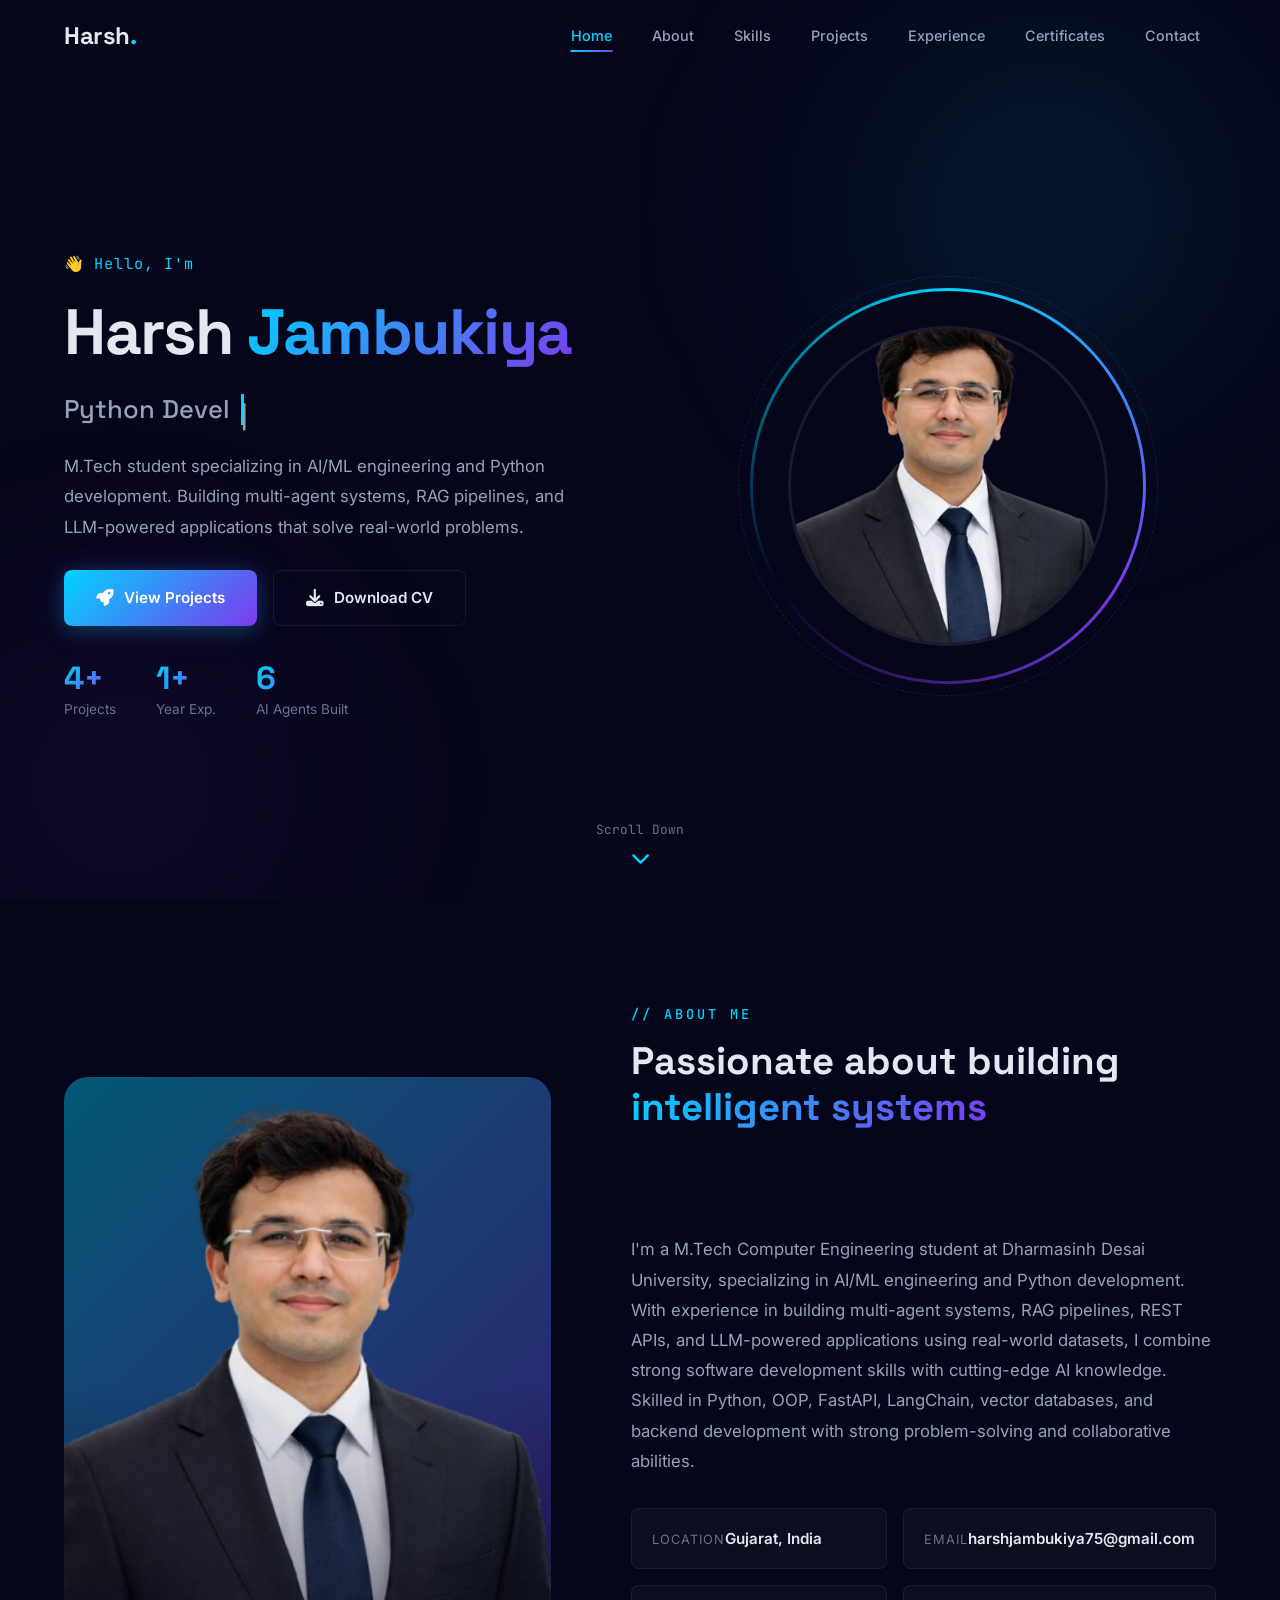
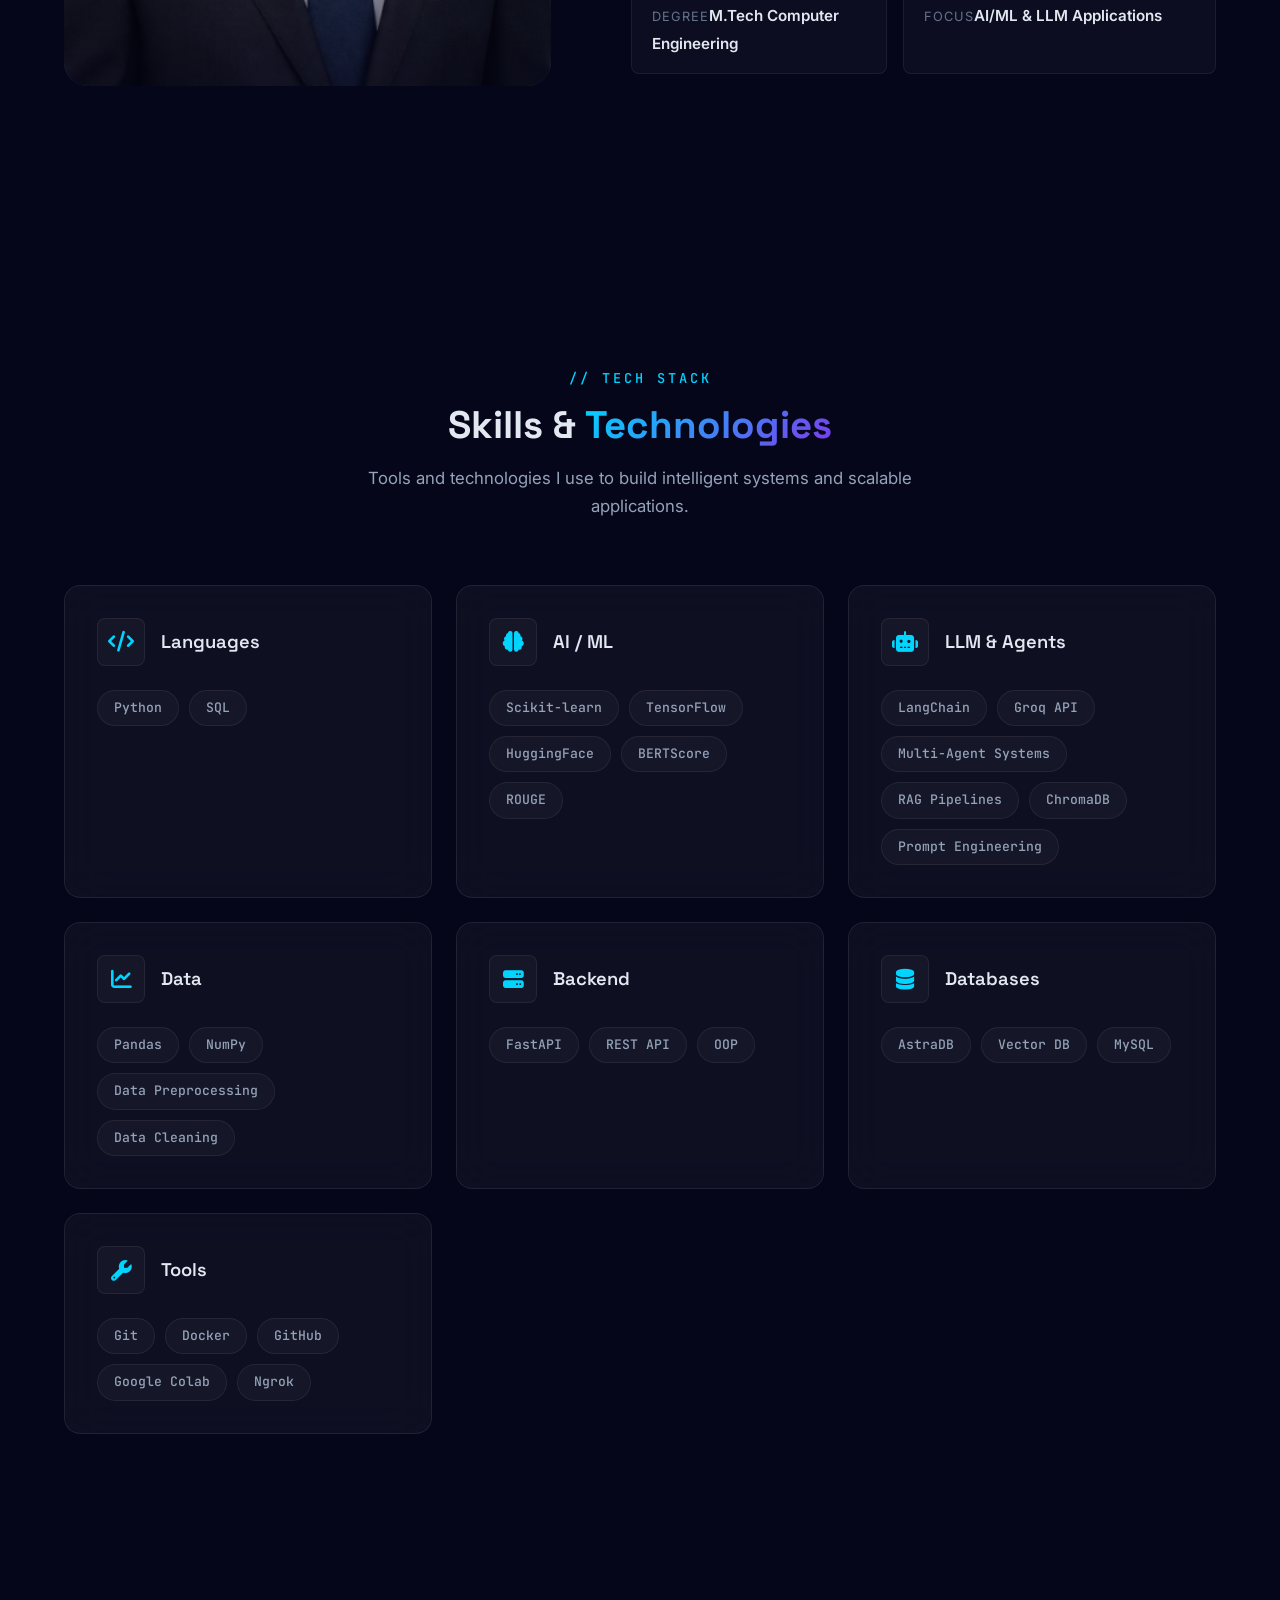
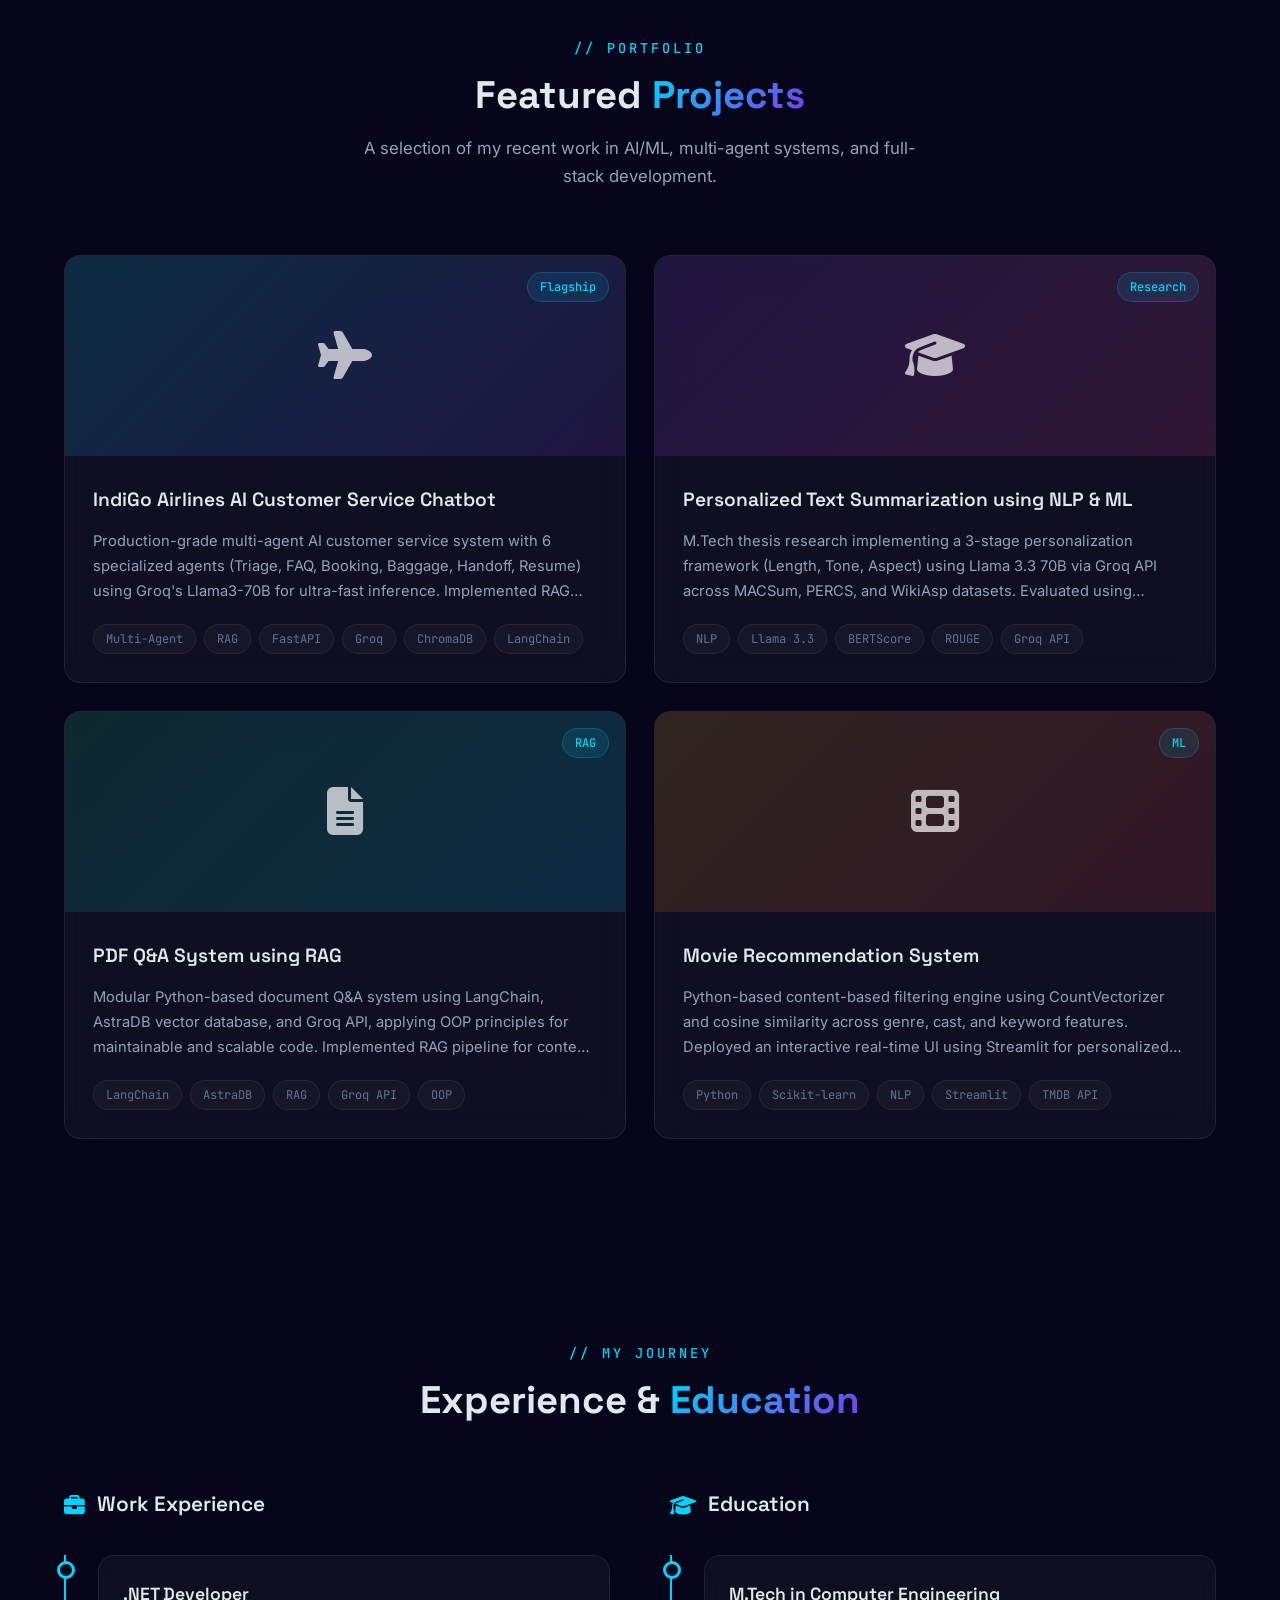
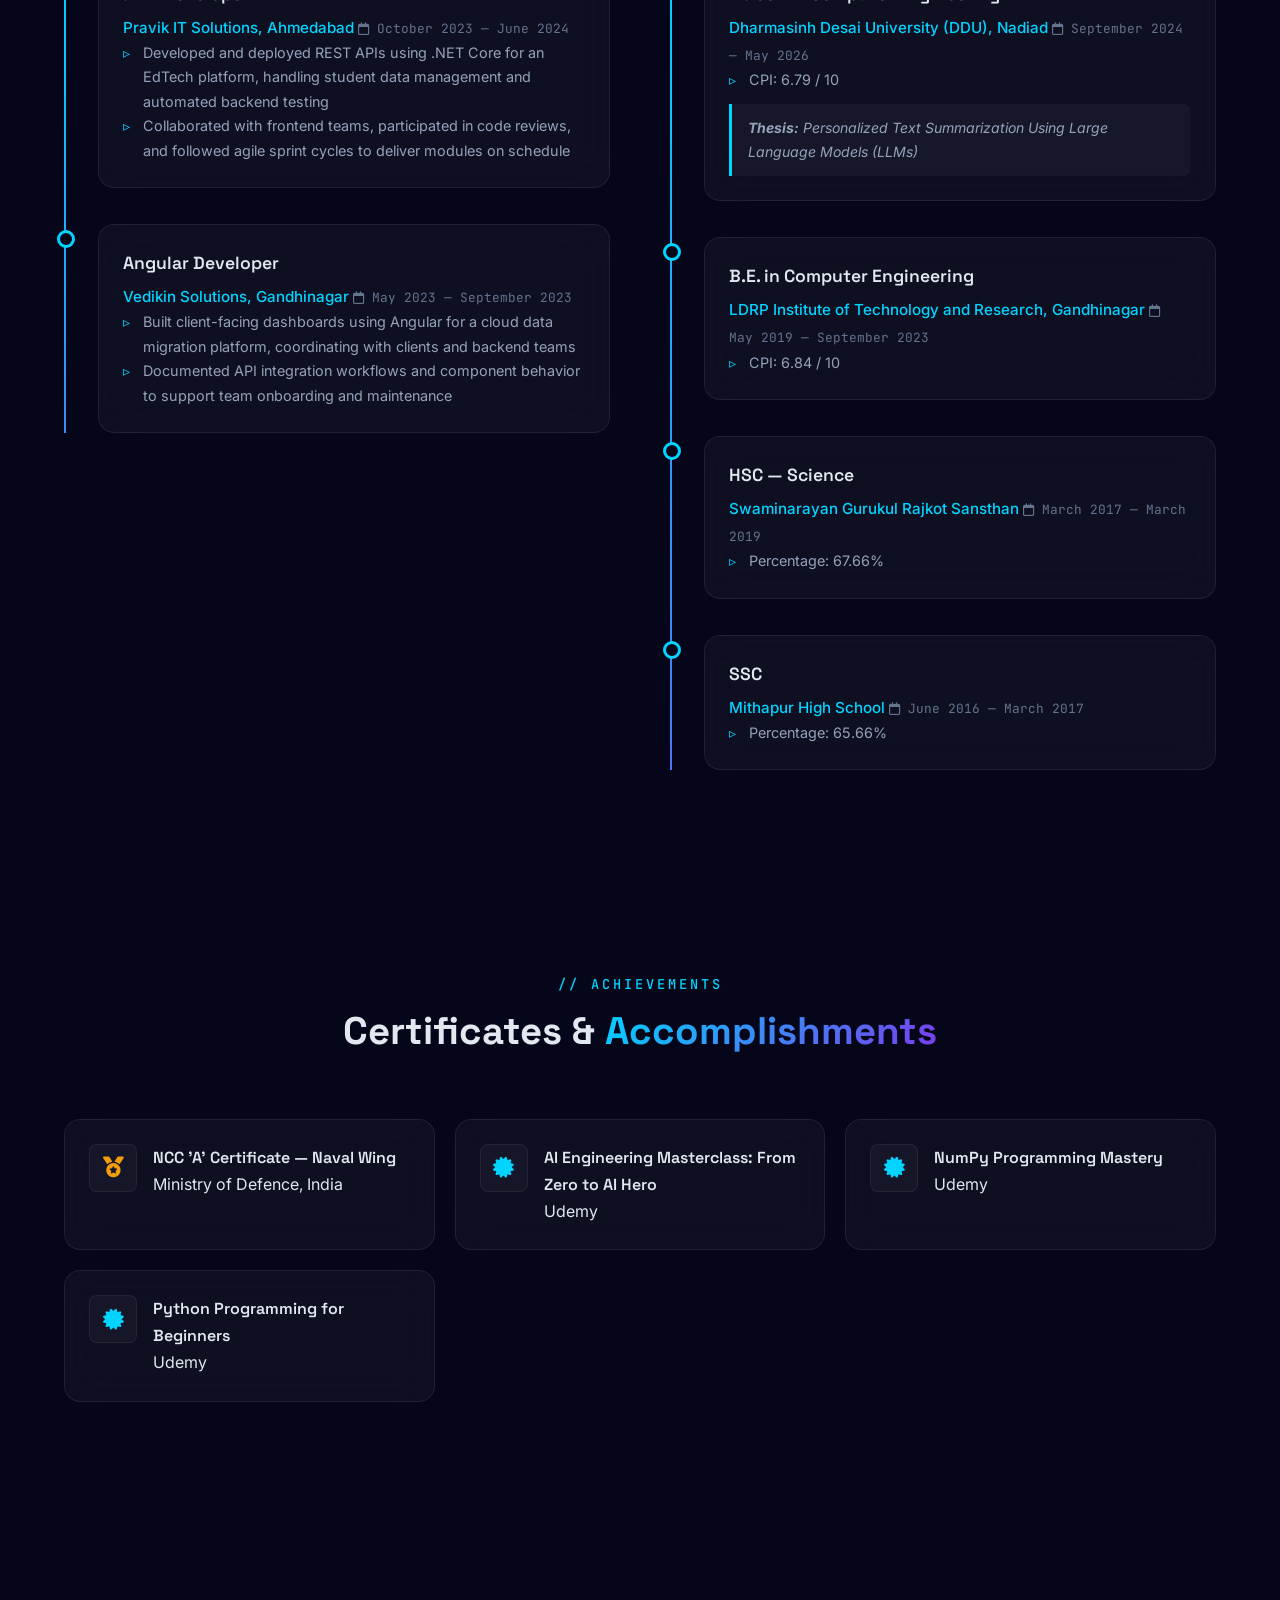
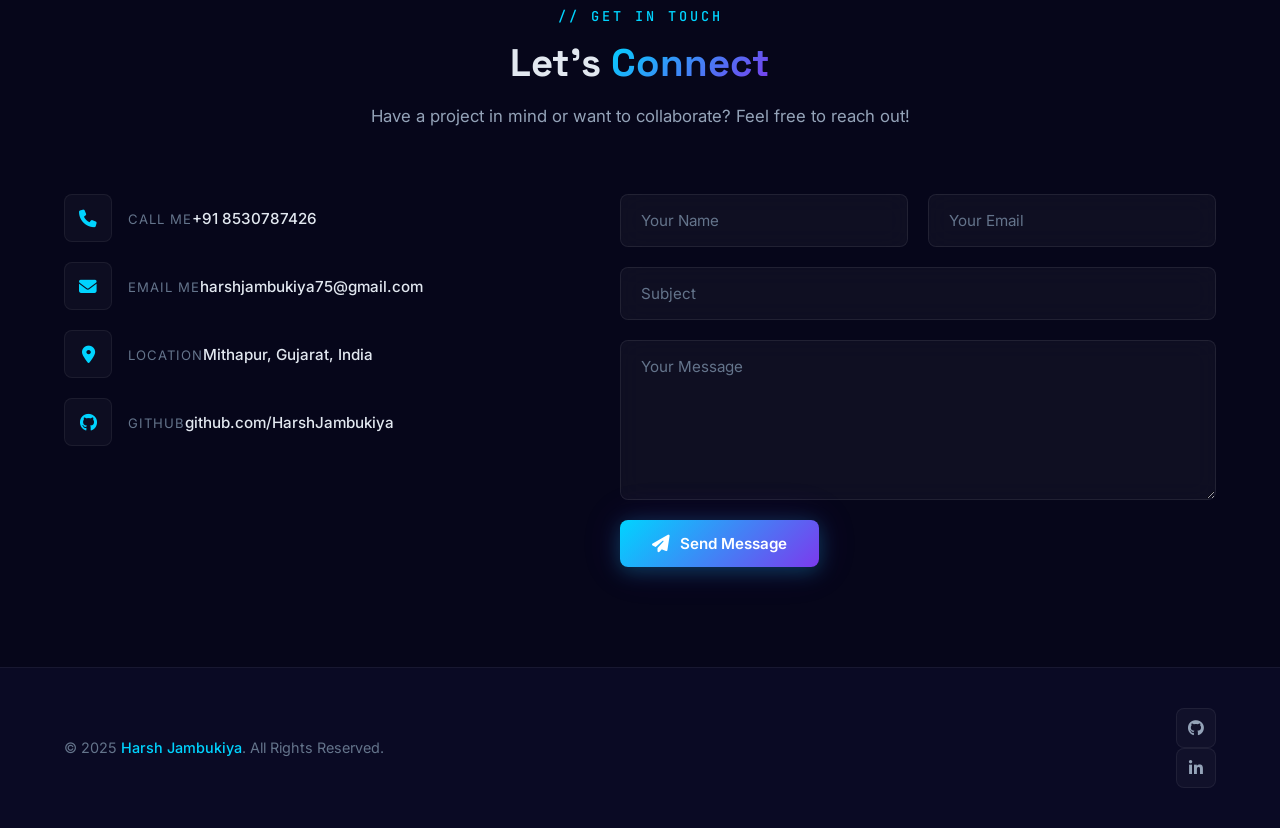
==== commit c51c493e: "Fix experience stat: 1+ year (was incorrectly 2+)" ====
--- a/index.html
+++ b/index.html
@@ -57,7 +57,7 @@
             </div>
             <div class="hero__stats">
               <div class="hero__stat"><span class="hero__stat-number">4+</span><span class="hero__stat-label">Projects</span></div>
-              <div class="hero__stat"><span class="hero__stat-number">2+</span><span class="hero__stat-label">Years Exp.</span></div>
+              <div class="hero__stat"><span class="hero__stat-number">1+</span><span class="hero__stat-label">Year Exp.</span></div>
               <div class="hero__stat"><span class="hero__stat-number">6</span><span class="hero__stat-label">AI Agents Built</span></div>
             </div>
           </div>
@@ -359,3 +359,4 @@
     <script src="assets/js/main.js"></script>
   </body>
 </html>
+
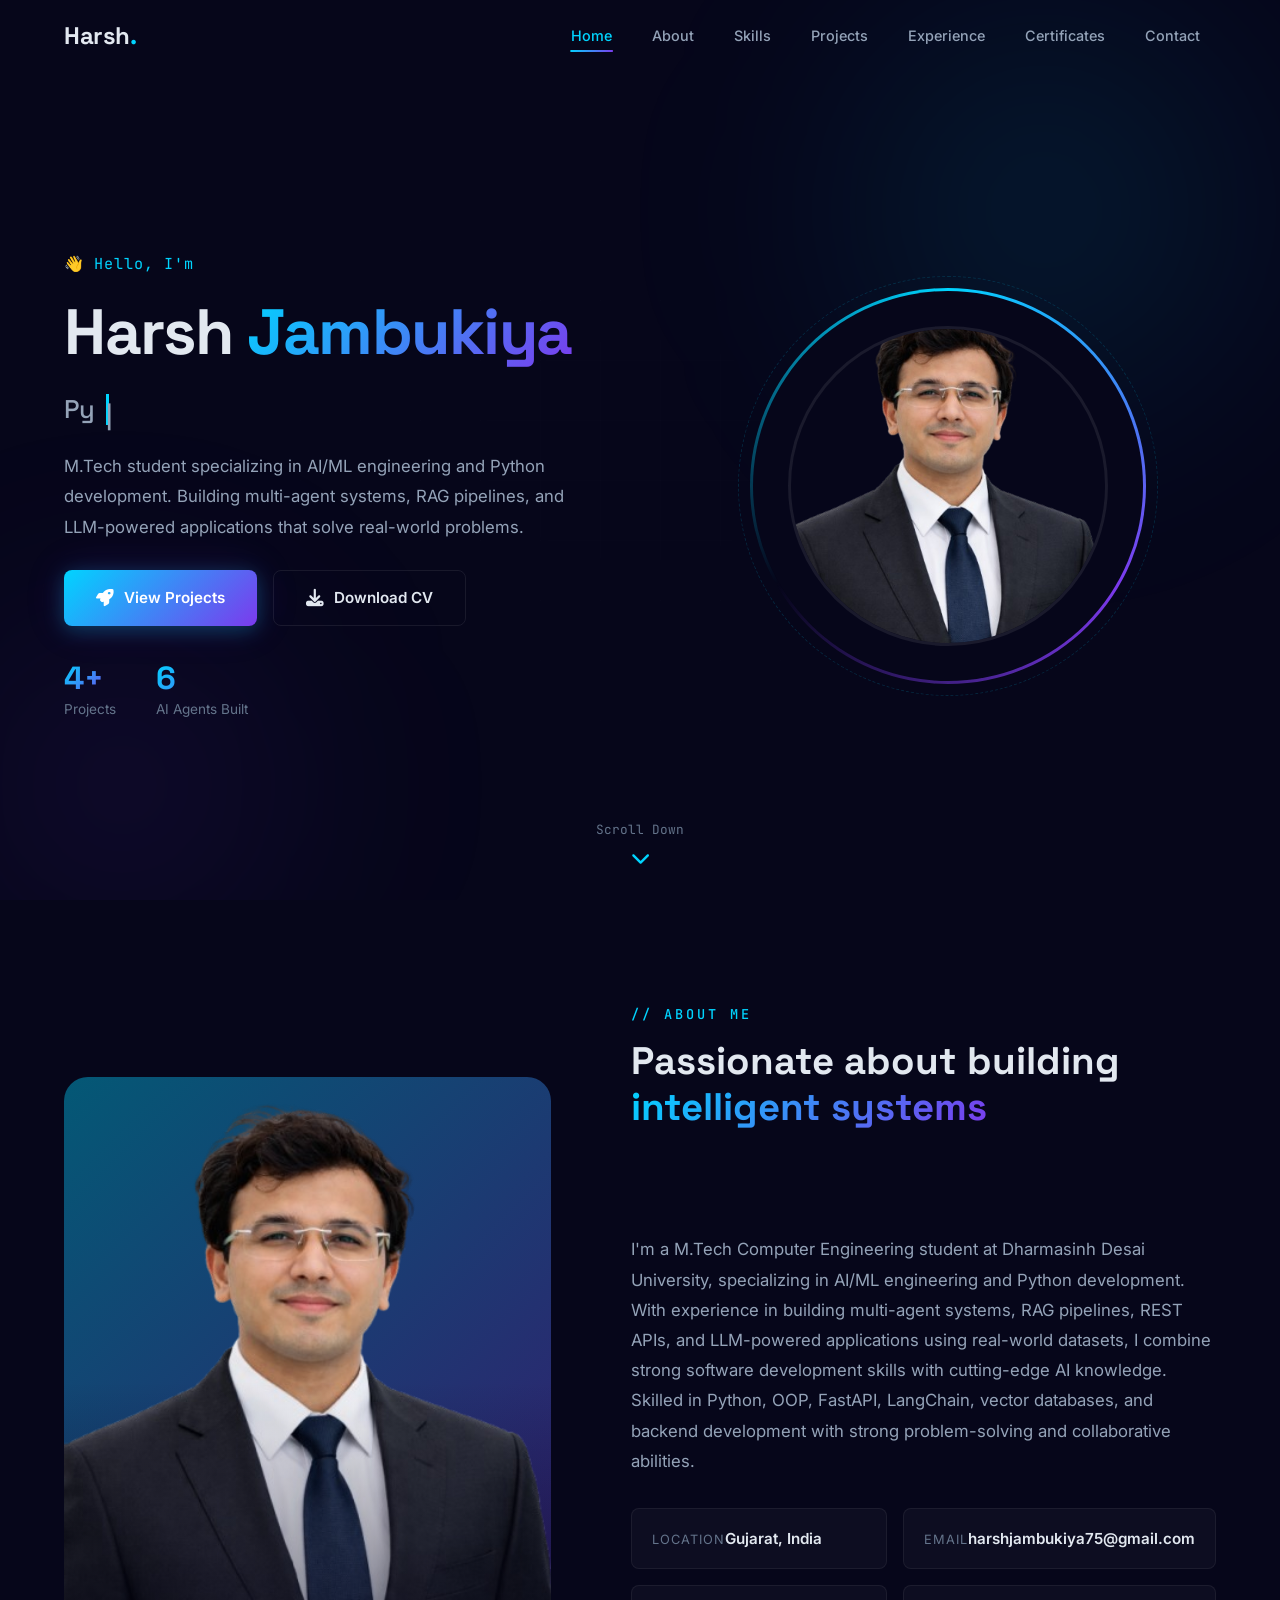
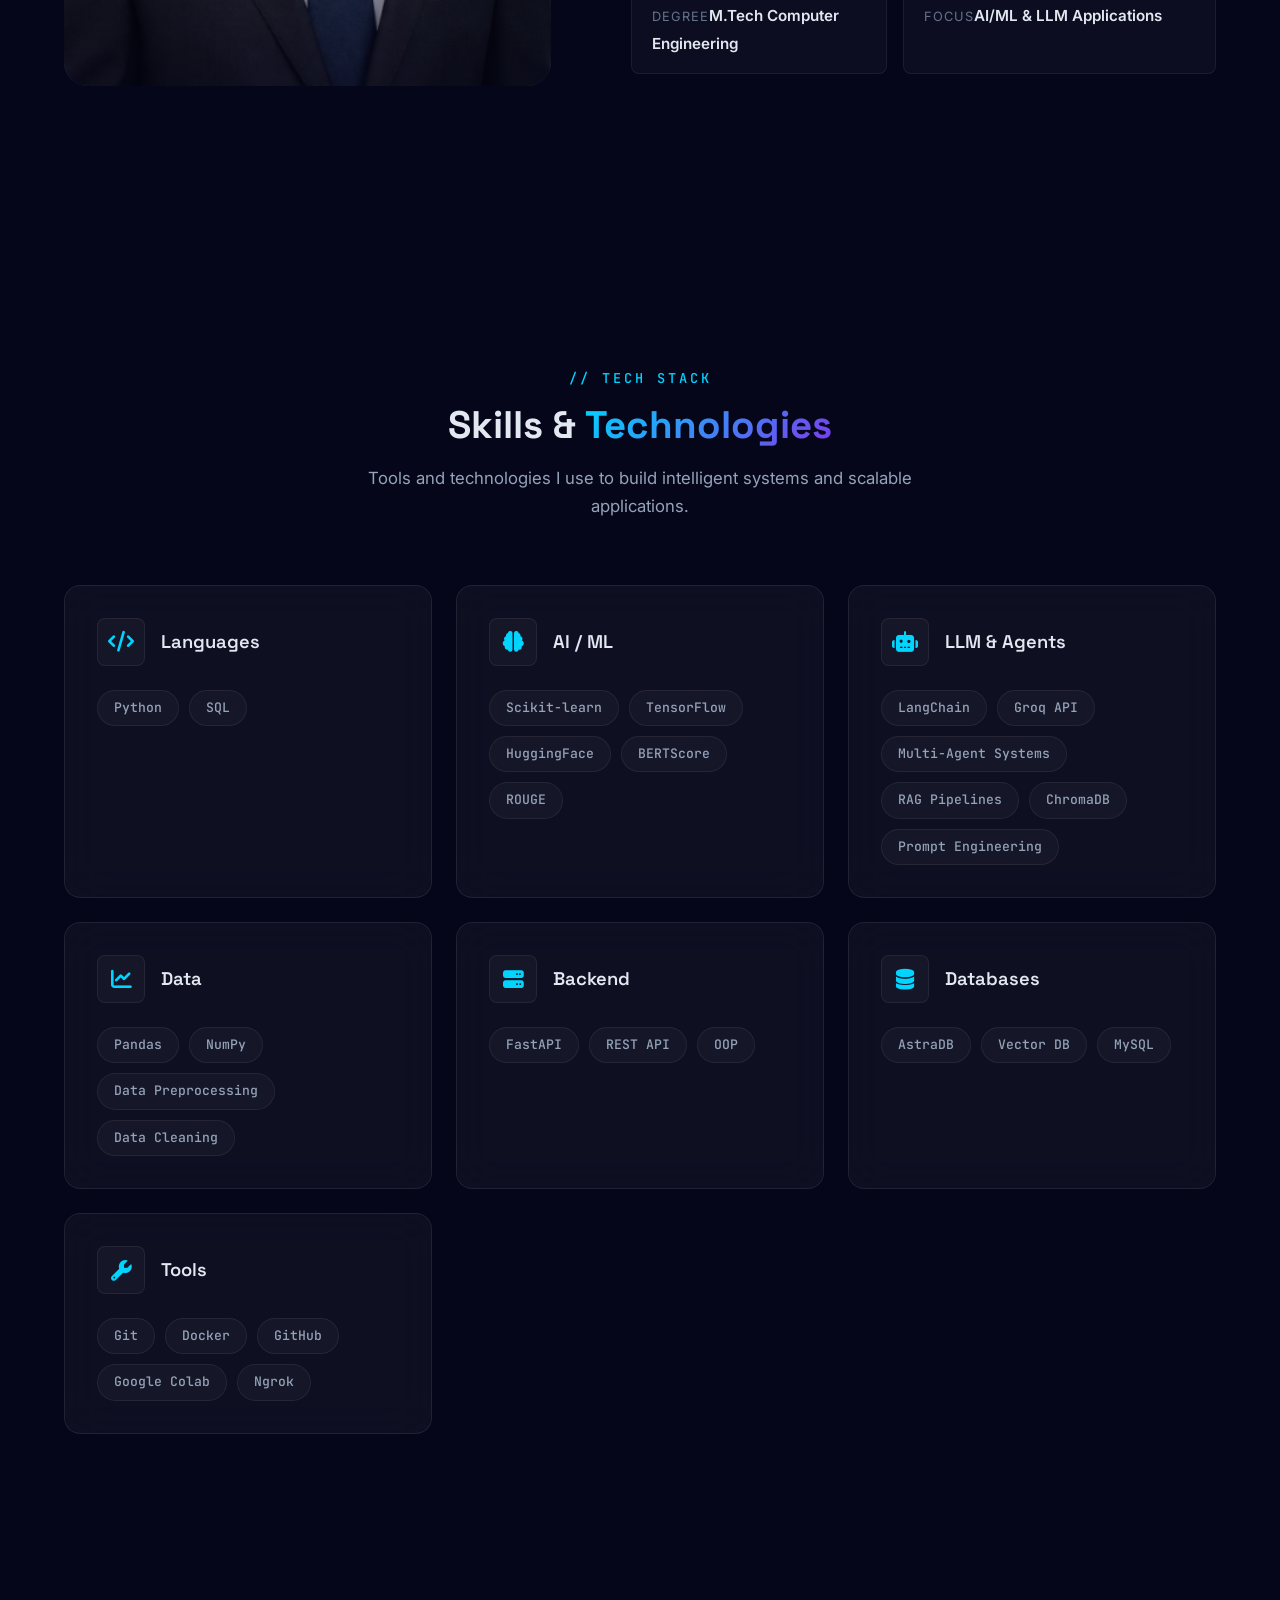
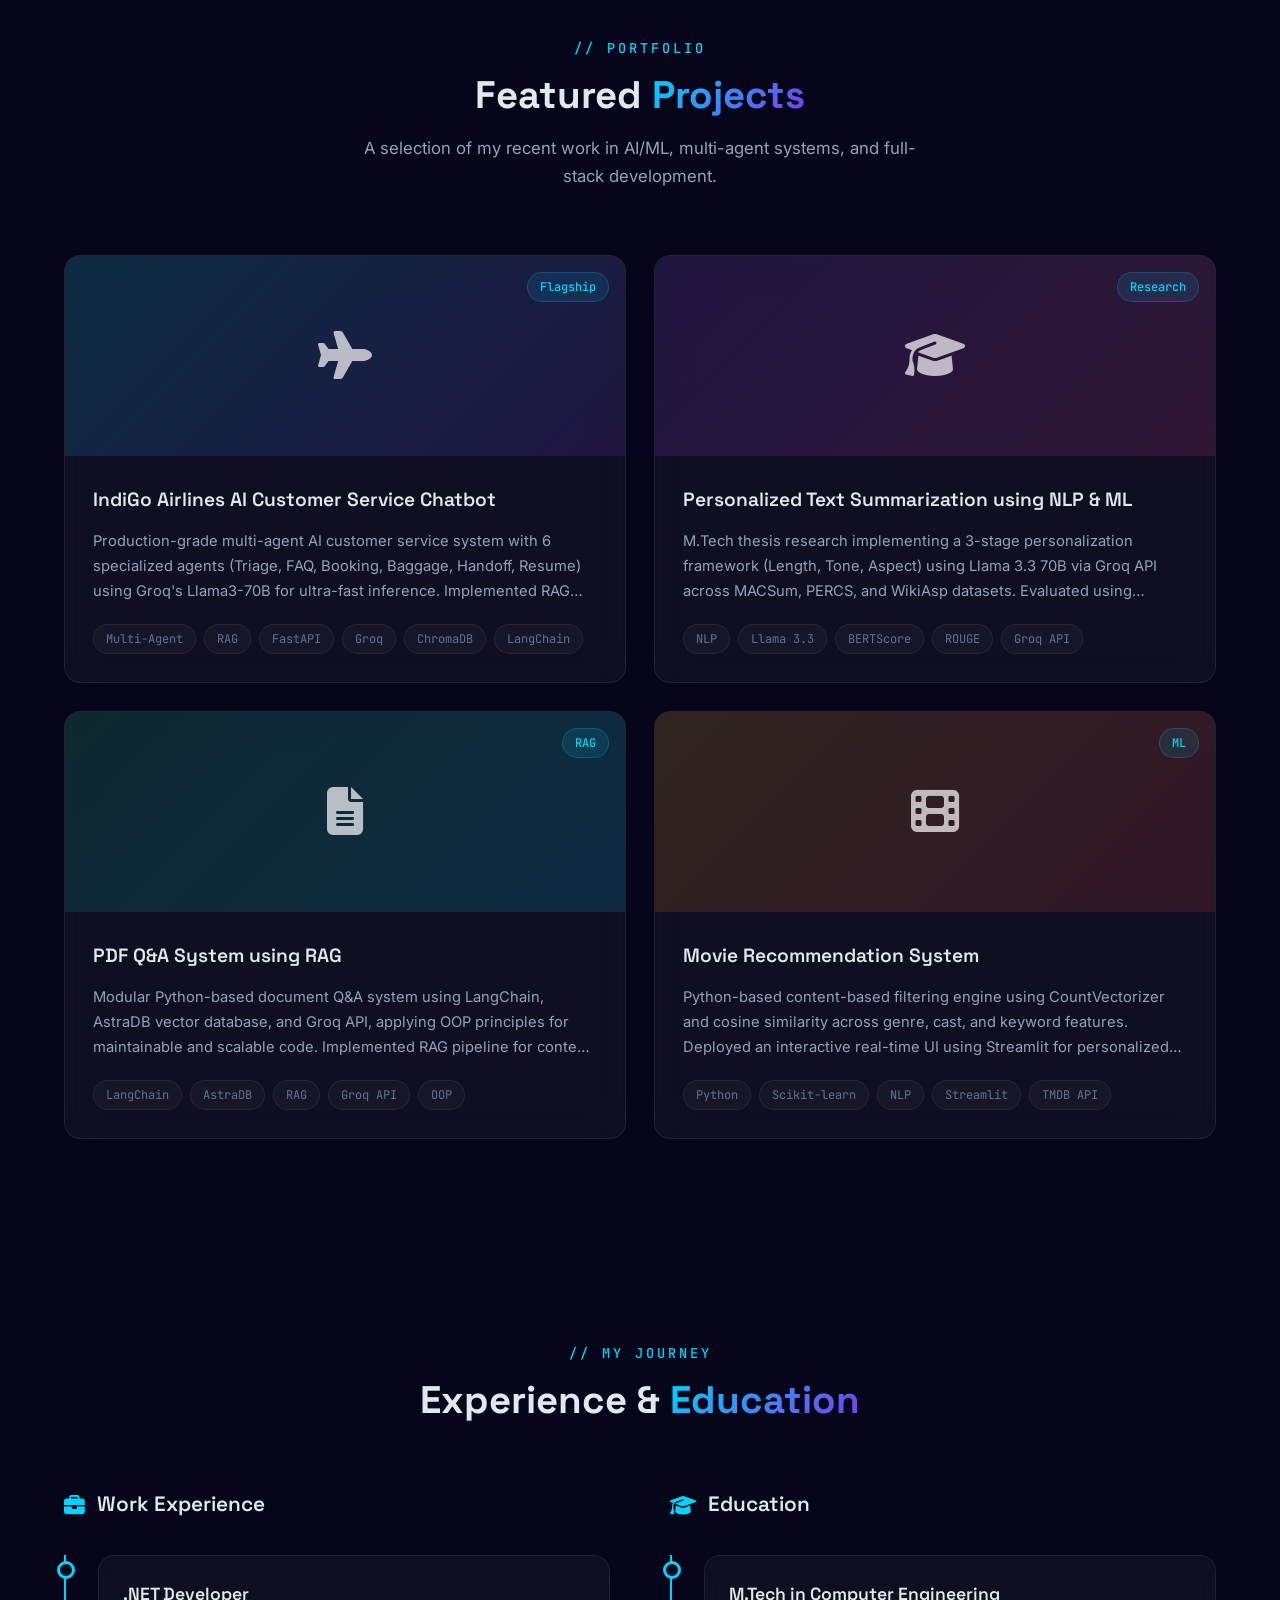
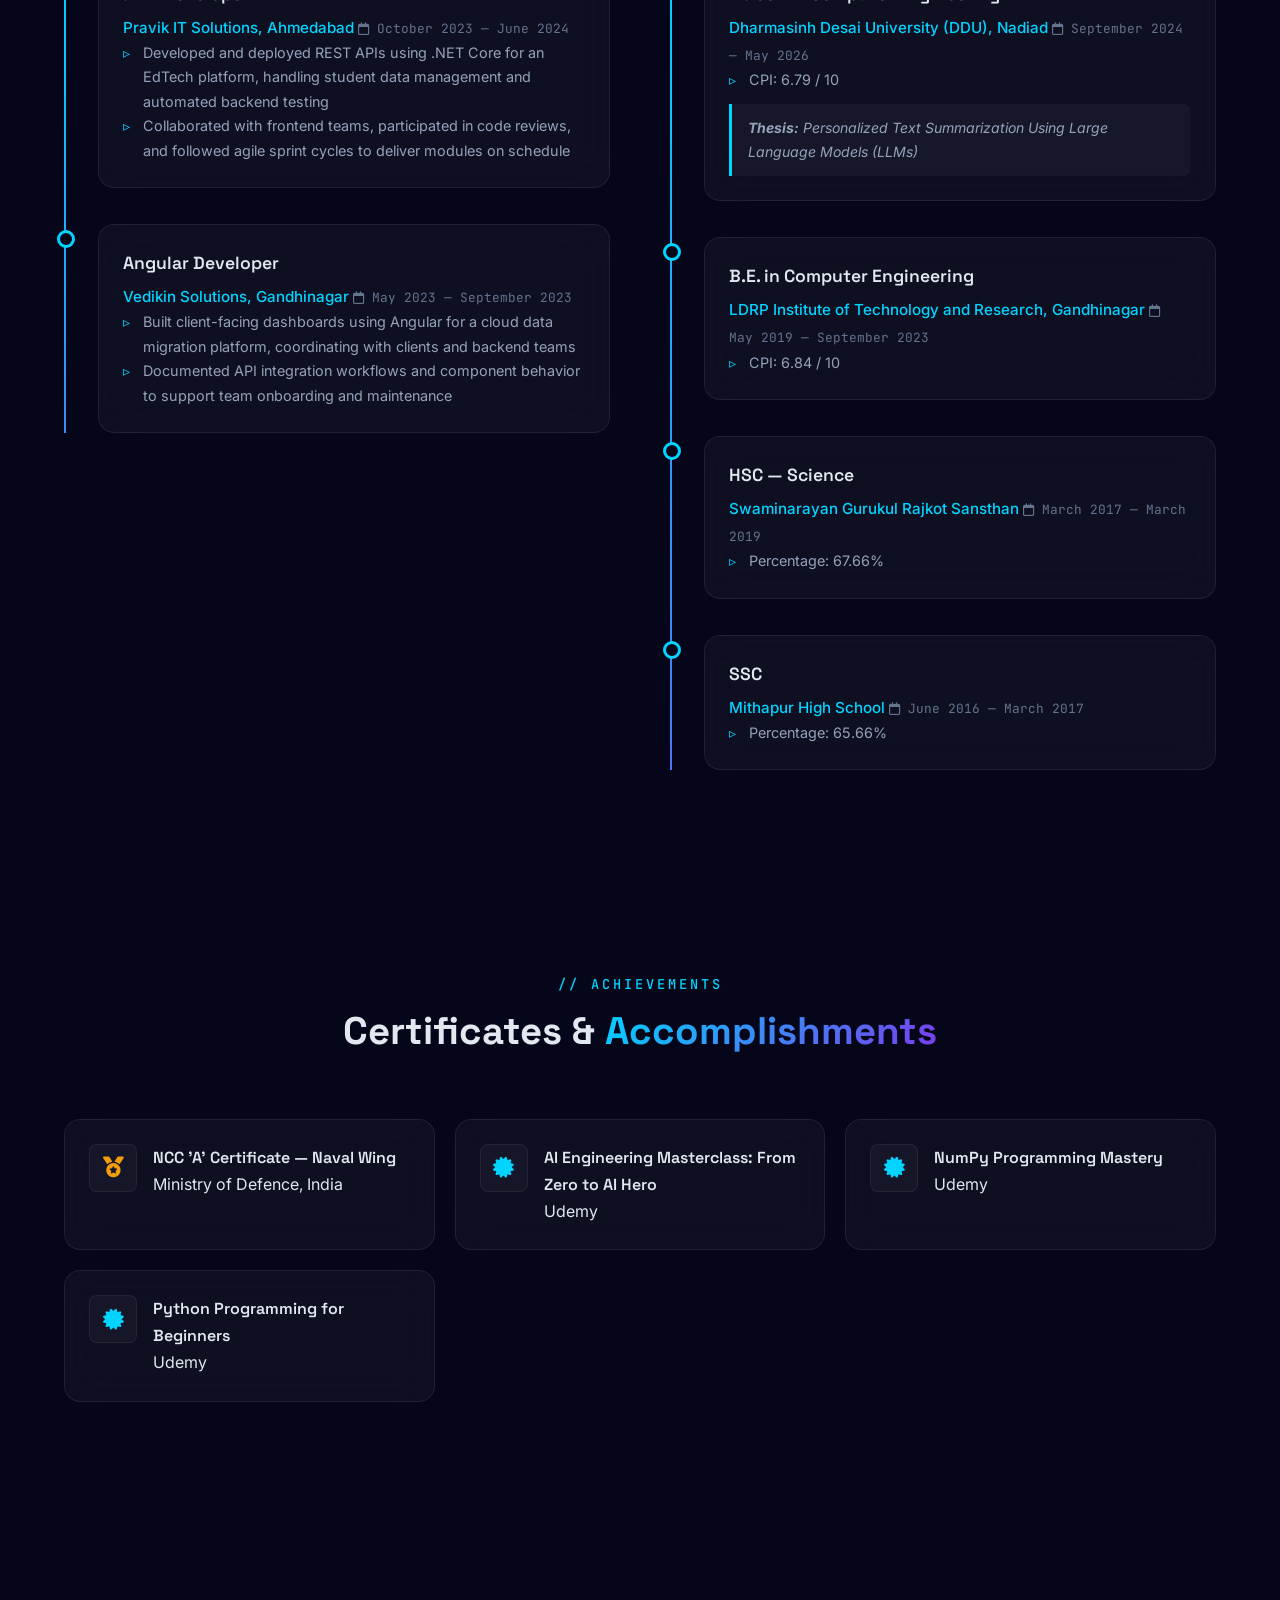
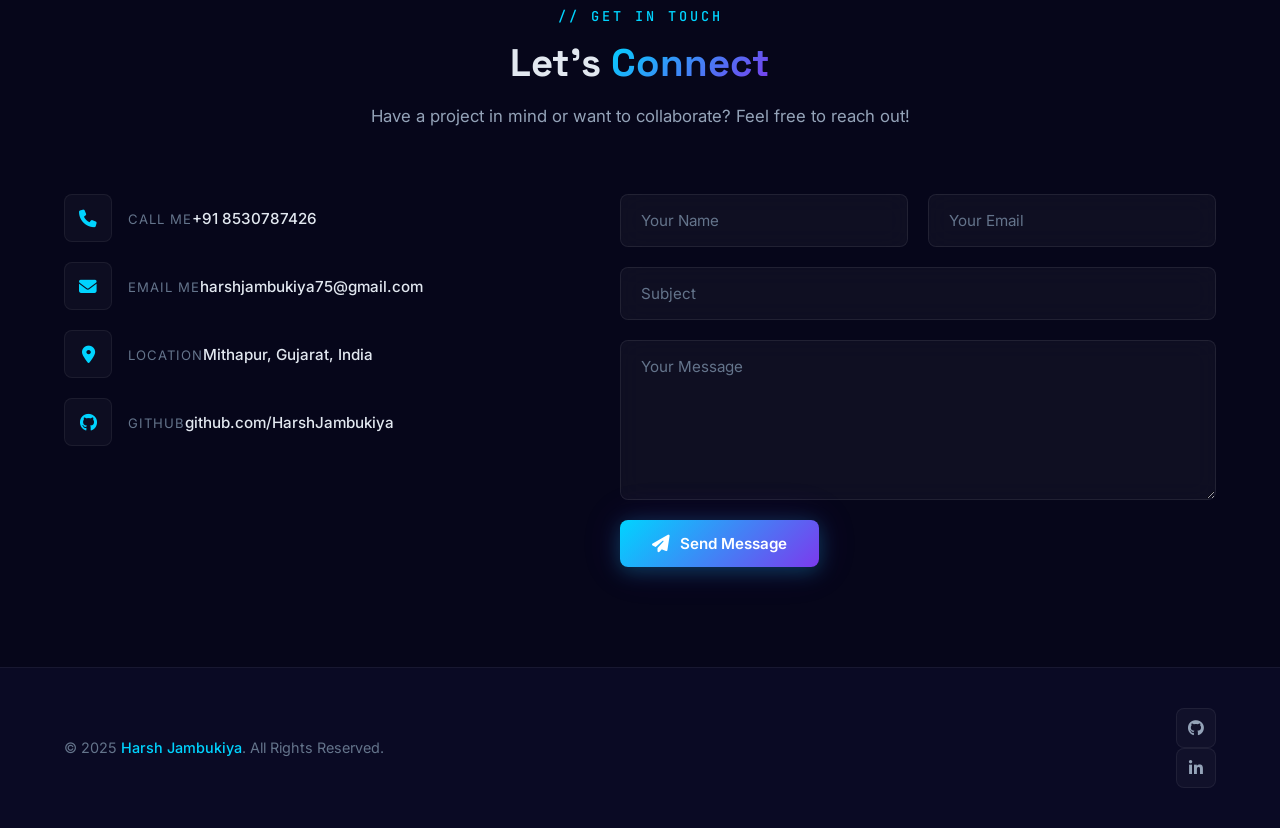
==== commit 27fc8526: "Remove years experience stat from hero section" ====
--- a/index.html
+++ b/index.html
@@ -57,7 +57,7 @@
             </div>
             <div class="hero__stats">
               <div class="hero__stat"><span class="hero__stat-number">4+</span><span class="hero__stat-label">Projects</span></div>
-              <div class="hero__stat"><span class="hero__stat-number">1+</span><span class="hero__stat-label">Year Exp.</span></div>
+              
               <div class="hero__stat"><span class="hero__stat-number">6</span><span class="hero__stat-label">AI Agents Built</span></div>
             </div>
           </div>
@@ -360,3 +360,4 @@
   </body>
 </html>
 
+
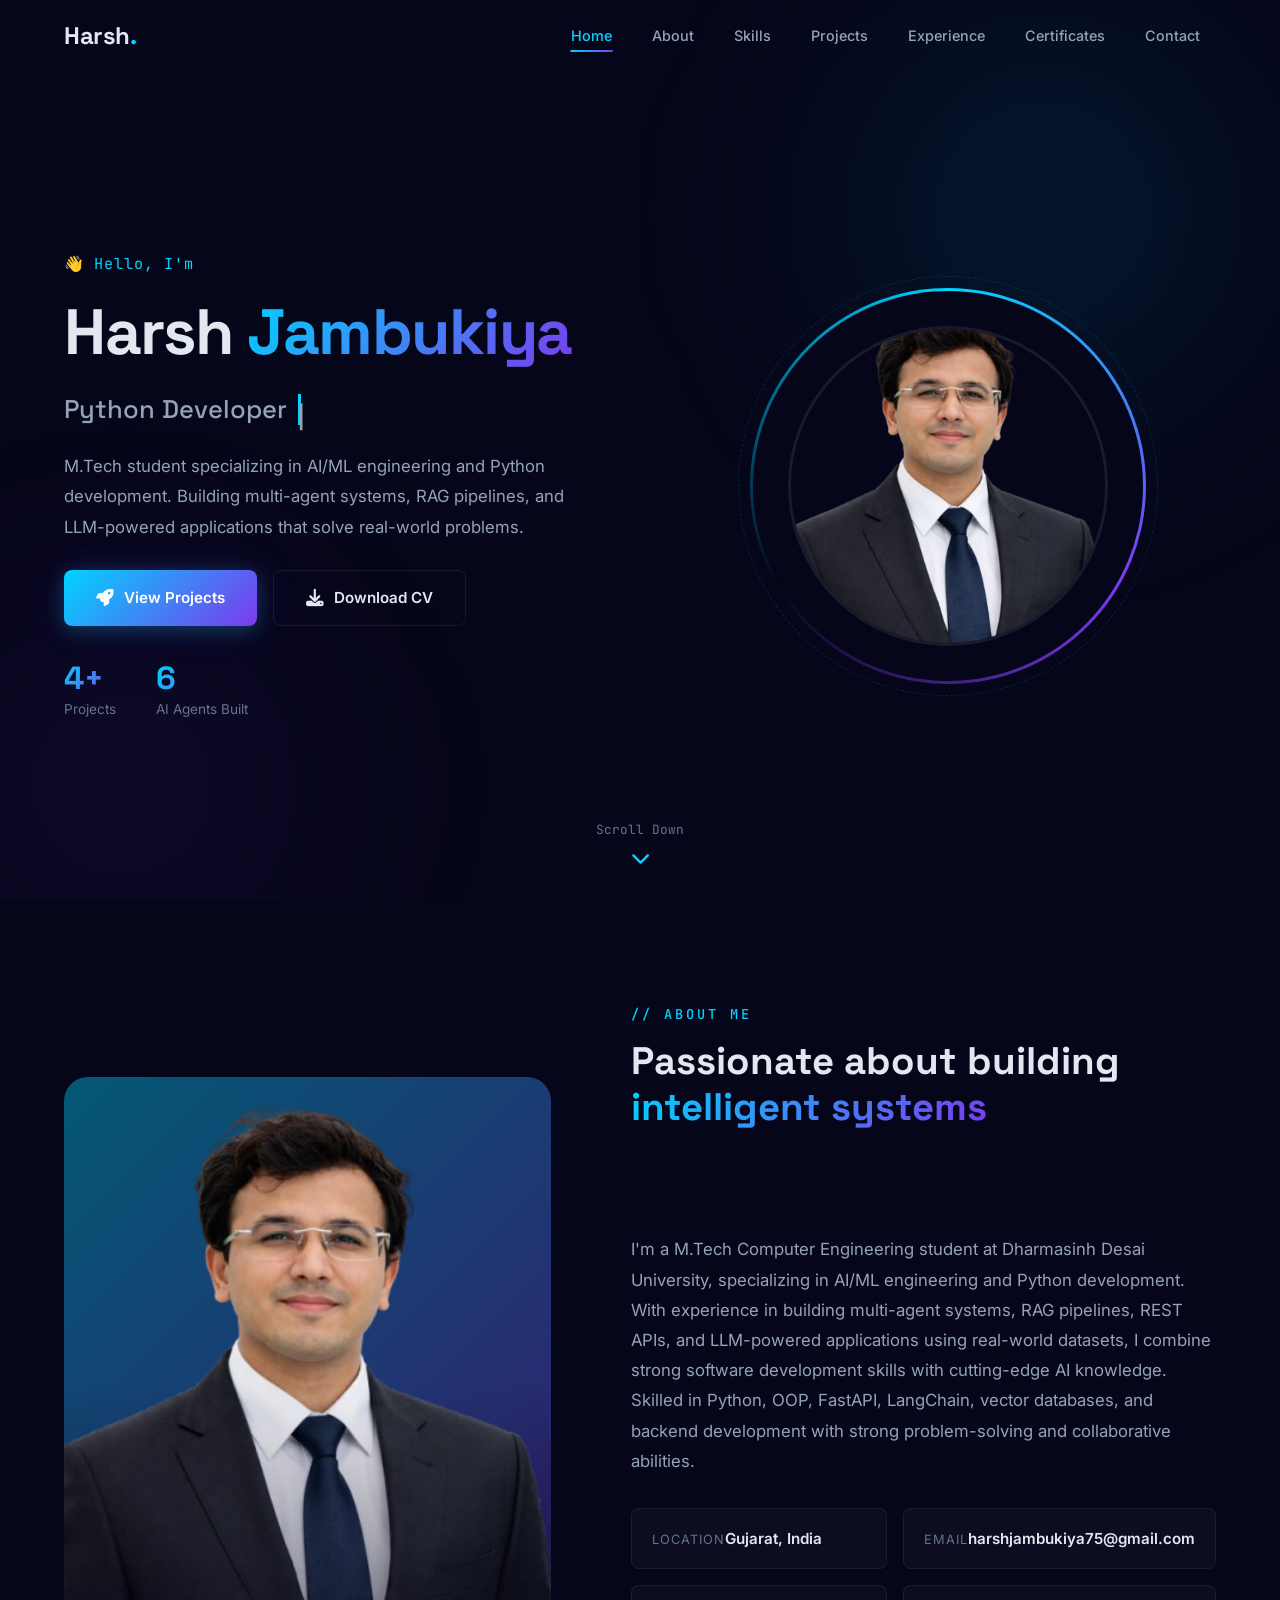
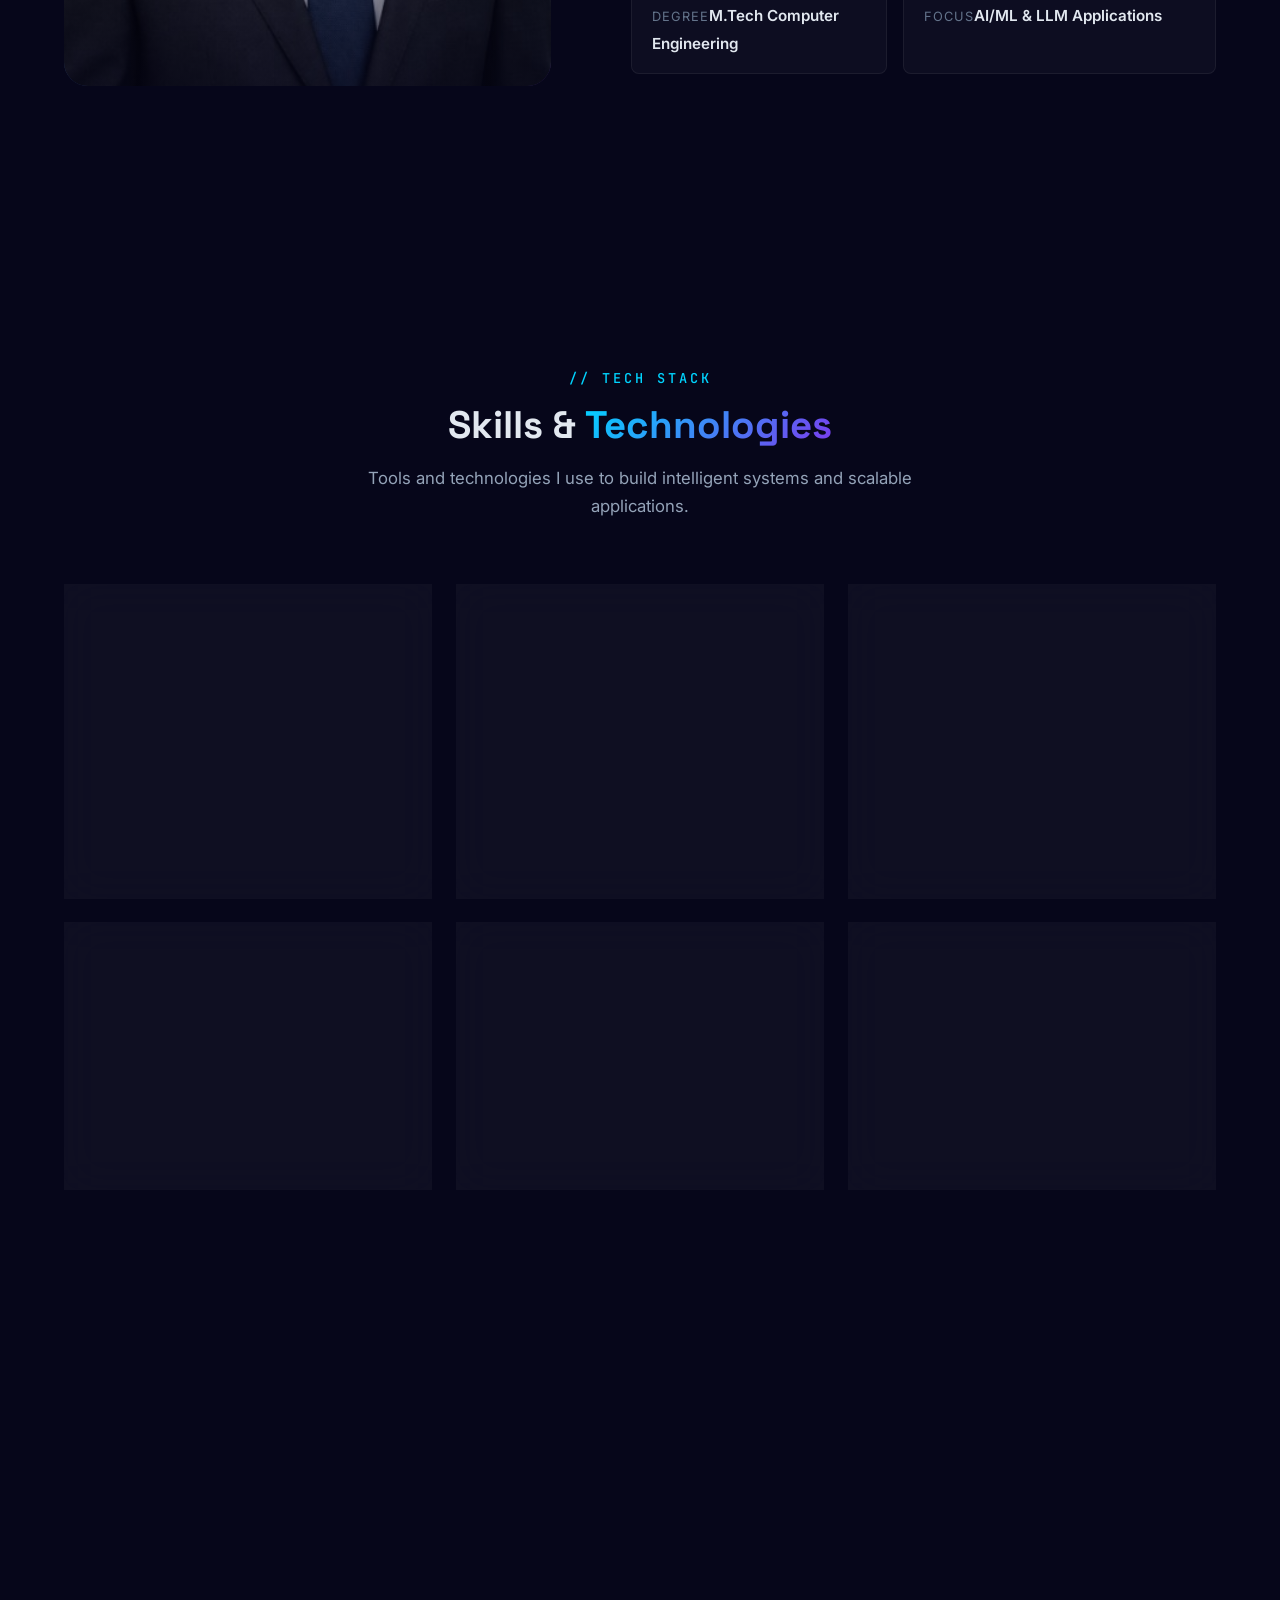
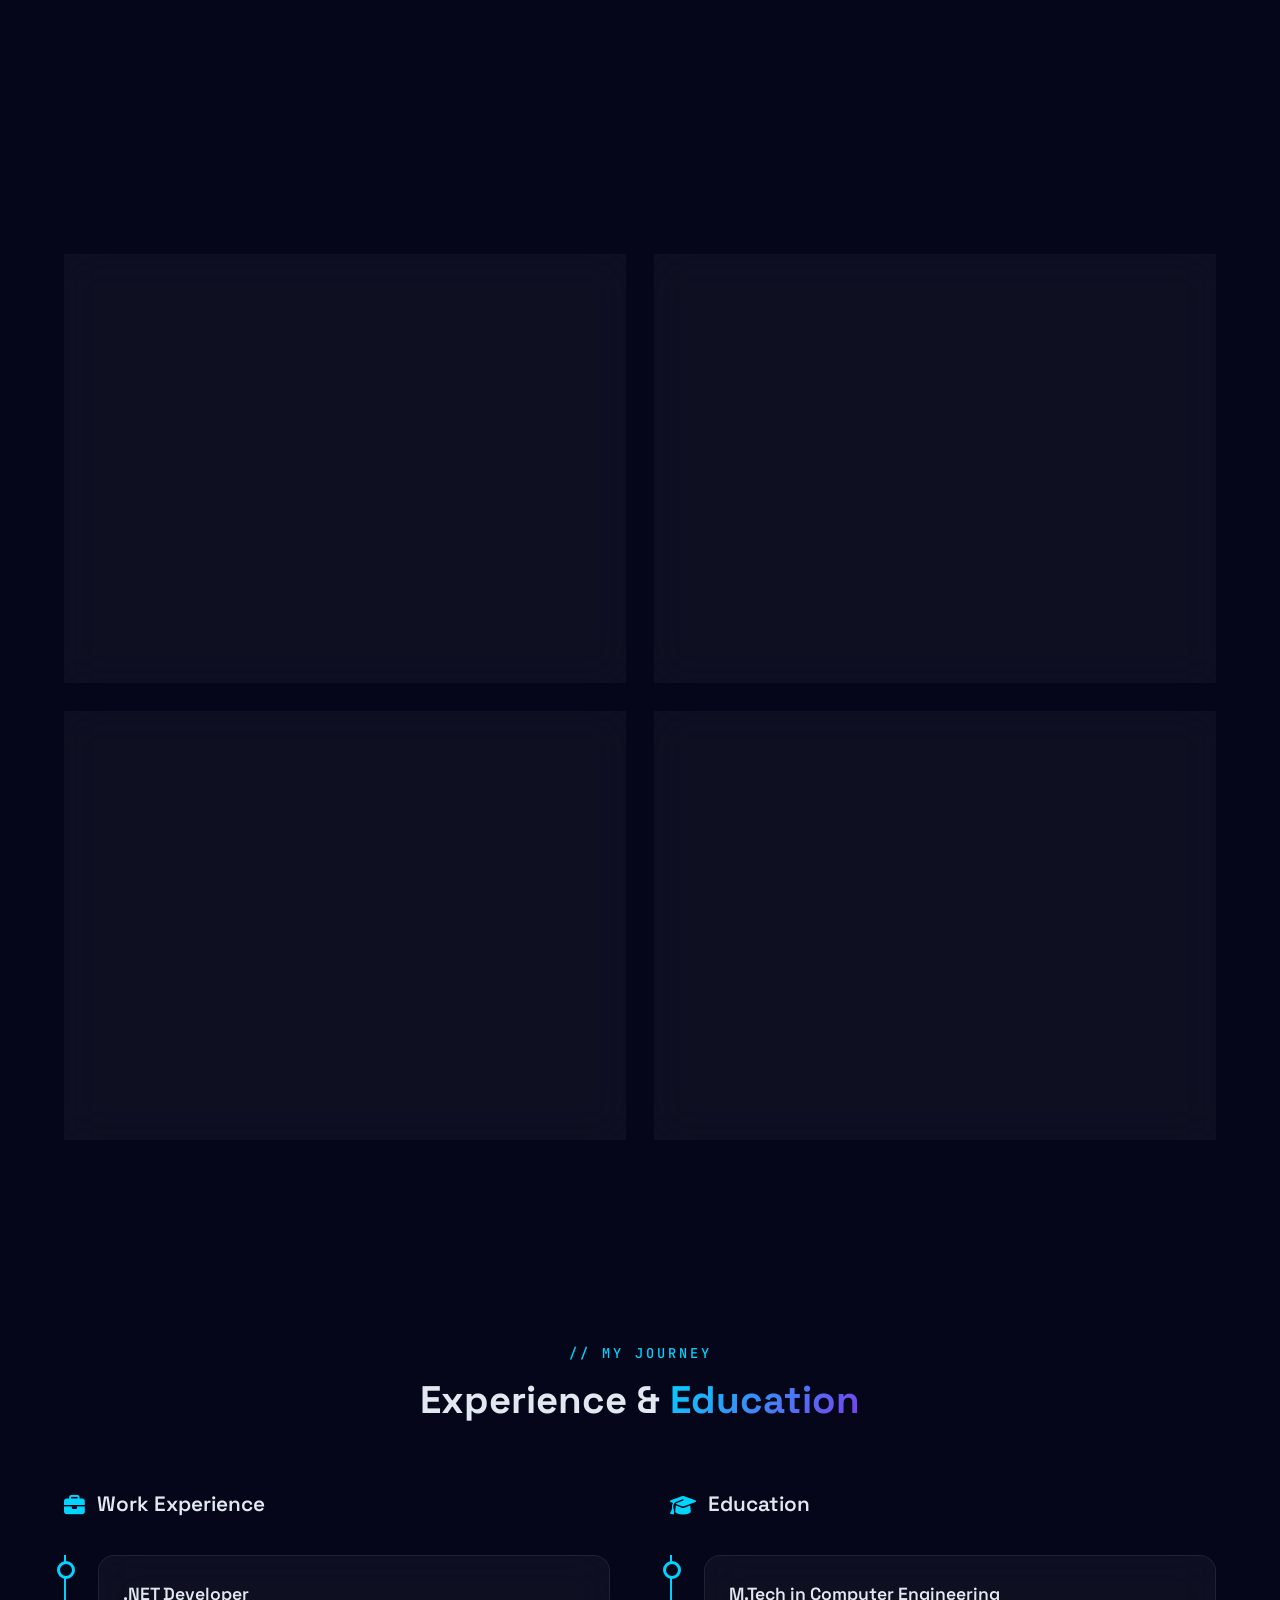
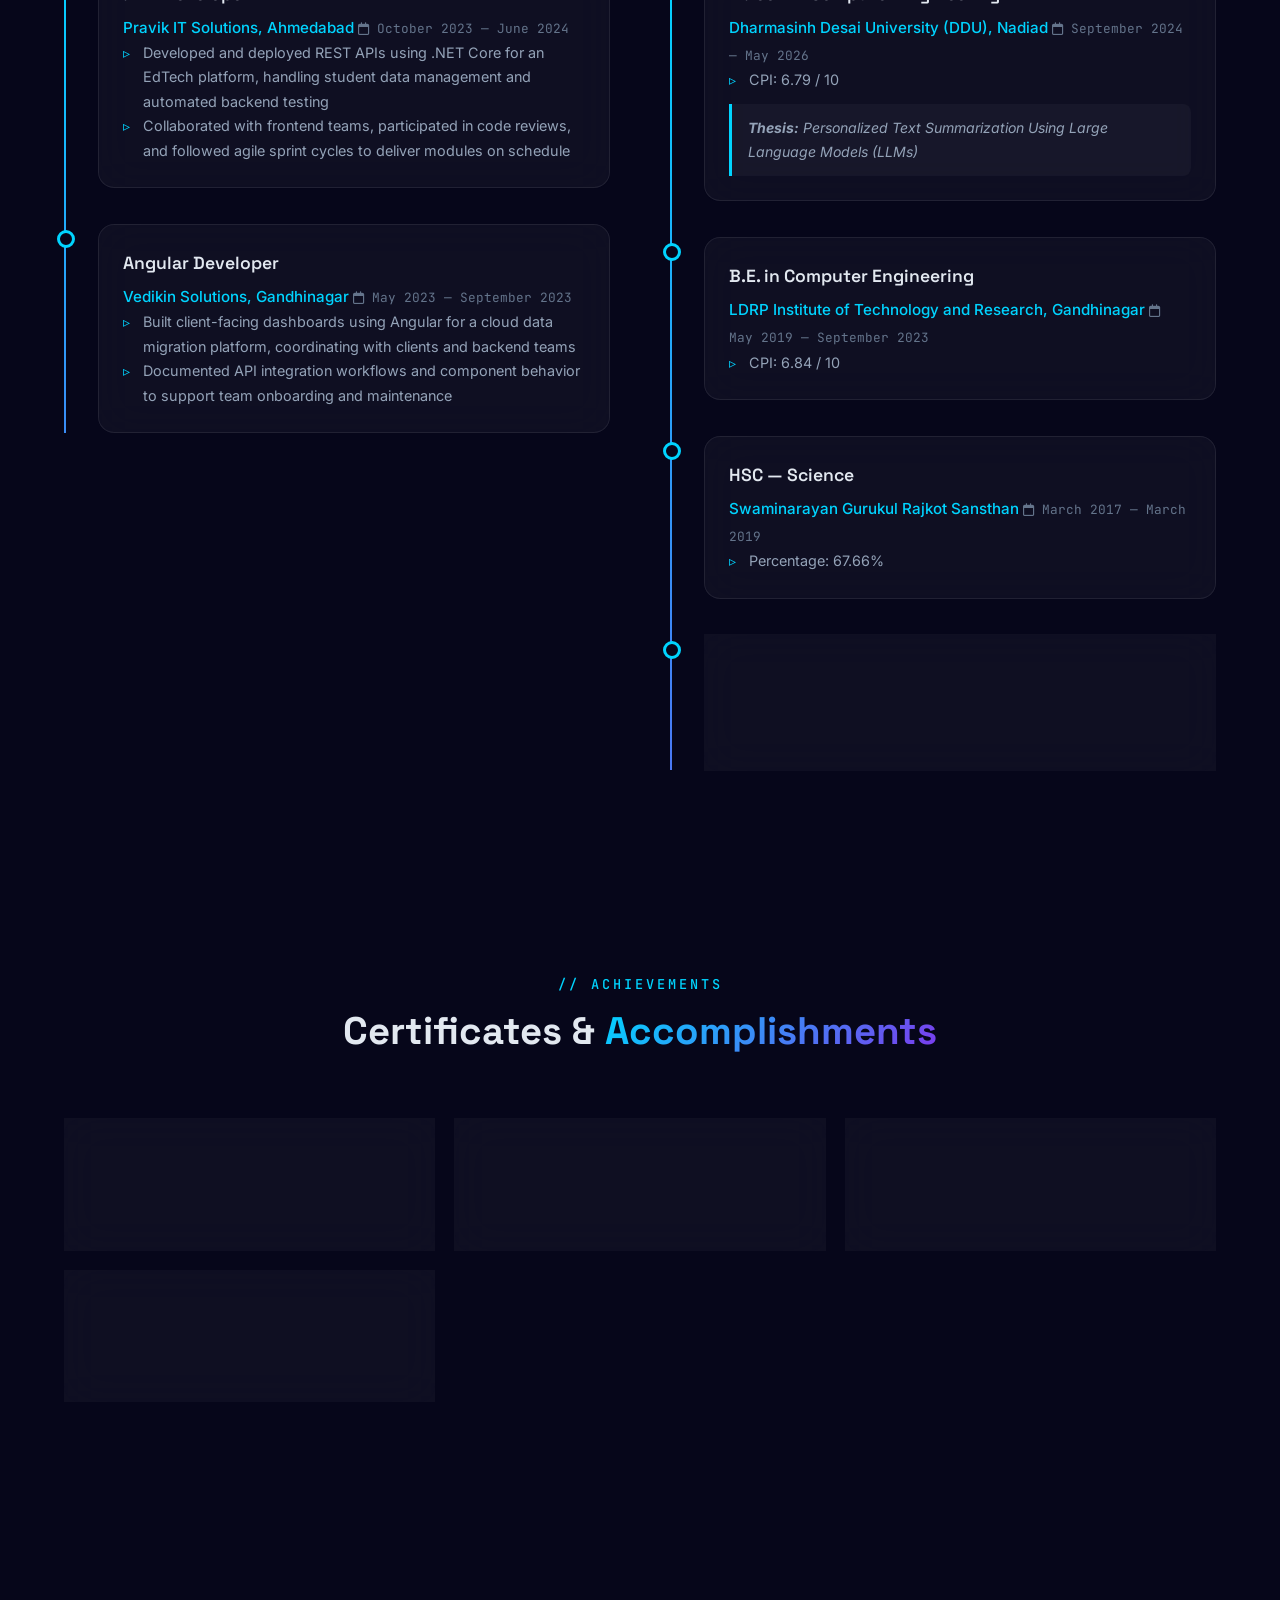
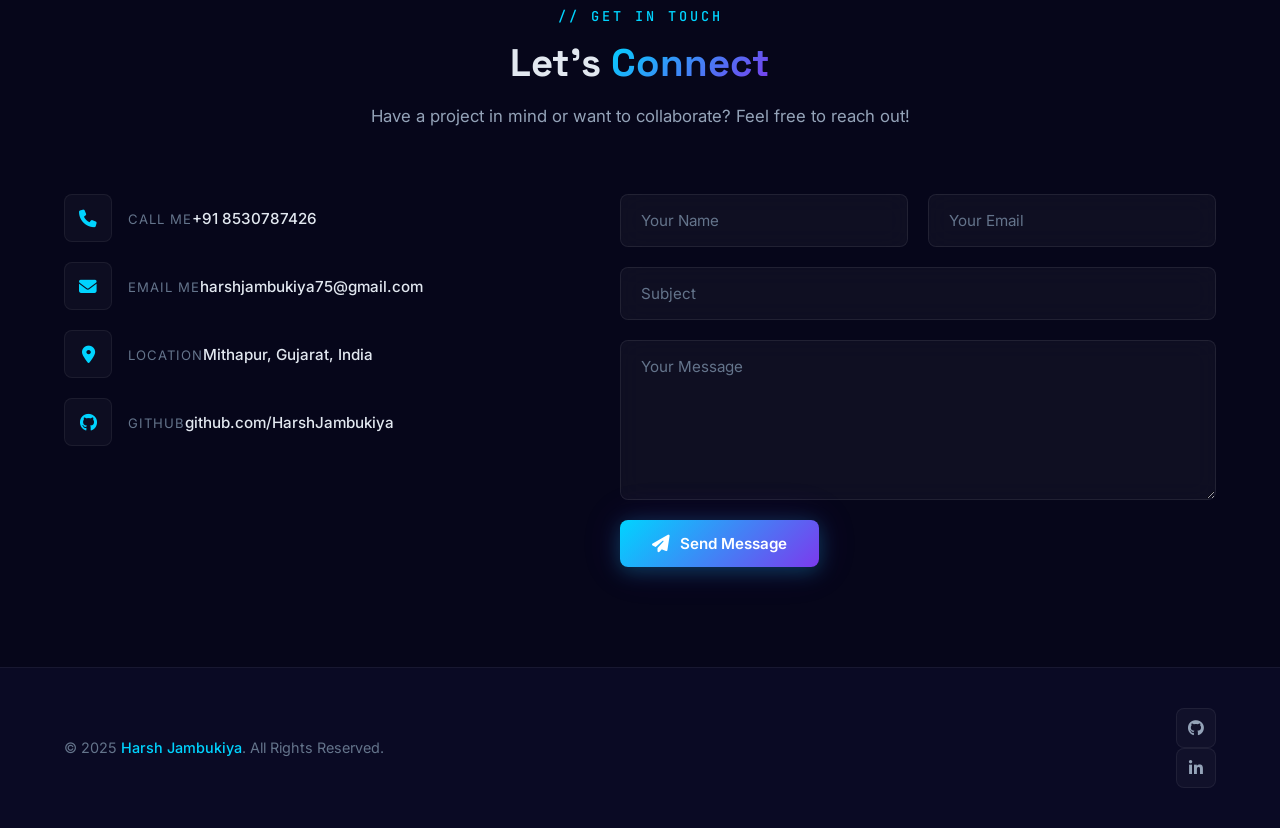
==== commit 458c243a: "Host resume PDF in repo, remove Google Drive dependency" ====
--- a/index.html
+++ b/index.html
@@ -53,7 +53,7 @@
             <p class="hero__description">M.Tech student specializing in AI/ML engineering and Python development. Building multi-agent systems, RAG pipelines, and LLM-powered applications that solve real-world problems.</p>
             <div class="hero__actions">
               <a href="#projects" class="btn btn--primary"><i class="fa-solid fa-rocket"></i> View Projects</a>
-              <a href="https://drive.google.com/file/d/1h7hyjil7koFTNn_AosfOhfXyly43hzsX/view?usp=sharing" target="_blank" class="btn btn--outline"><i class="fa-solid fa-download"></i> Download CV</a>
+              <a href="assets/resume/Harsh_Jambukiya_AI_ML_Engineer.pdf" target="_blank" class="btn btn--outline"><i class="fa-solid fa-download"></i> Download CV</a>
             </div>
             <div class="hero__stats">
               <div class="hero__stat"><span class="hero__stat-number">4+</span><span class="hero__stat-label">Projects</span></div>
@@ -95,7 +95,7 @@
               <div class="about__info-item"><span class="about__info-label">Focus</span><span class="about__info-value">AI/ML & LLM Applications</span></div>
             </div>
             <div class="about__actions reveal">
-              <a href="https://drive.google.com/file/d/1h7hyjil7koFTNn_AosfOhfXyly43hzsX/view?usp=sharing" target="_blank" class="btn btn--primary"><i class="fa-solid fa-file-arrow-down"></i> Download CV</a>
+              <a href="assets/resume/Harsh_Jambukiya_AI_ML_Engineer.pdf" target="_blank" class="btn btn--primary"><i class="fa-solid fa-file-arrow-down"></i> Download CV</a>
               <div class="about__social-links">
                 <a href="https://github.com/HarshJambukiya" target="_blank" class="about__social-link" aria-label="GitHub"><i class="fa-brands fa-github"></i></a>
                 <a href="https://www.linkedin.com/in/harsh-jambukiya-/" target="_blank" class="about__social-link" aria-label="LinkedIn"><i class="fa-brands fa-linkedin-in"></i></a>
@@ -361,3 +361,4 @@
 </html>
 
 
+
